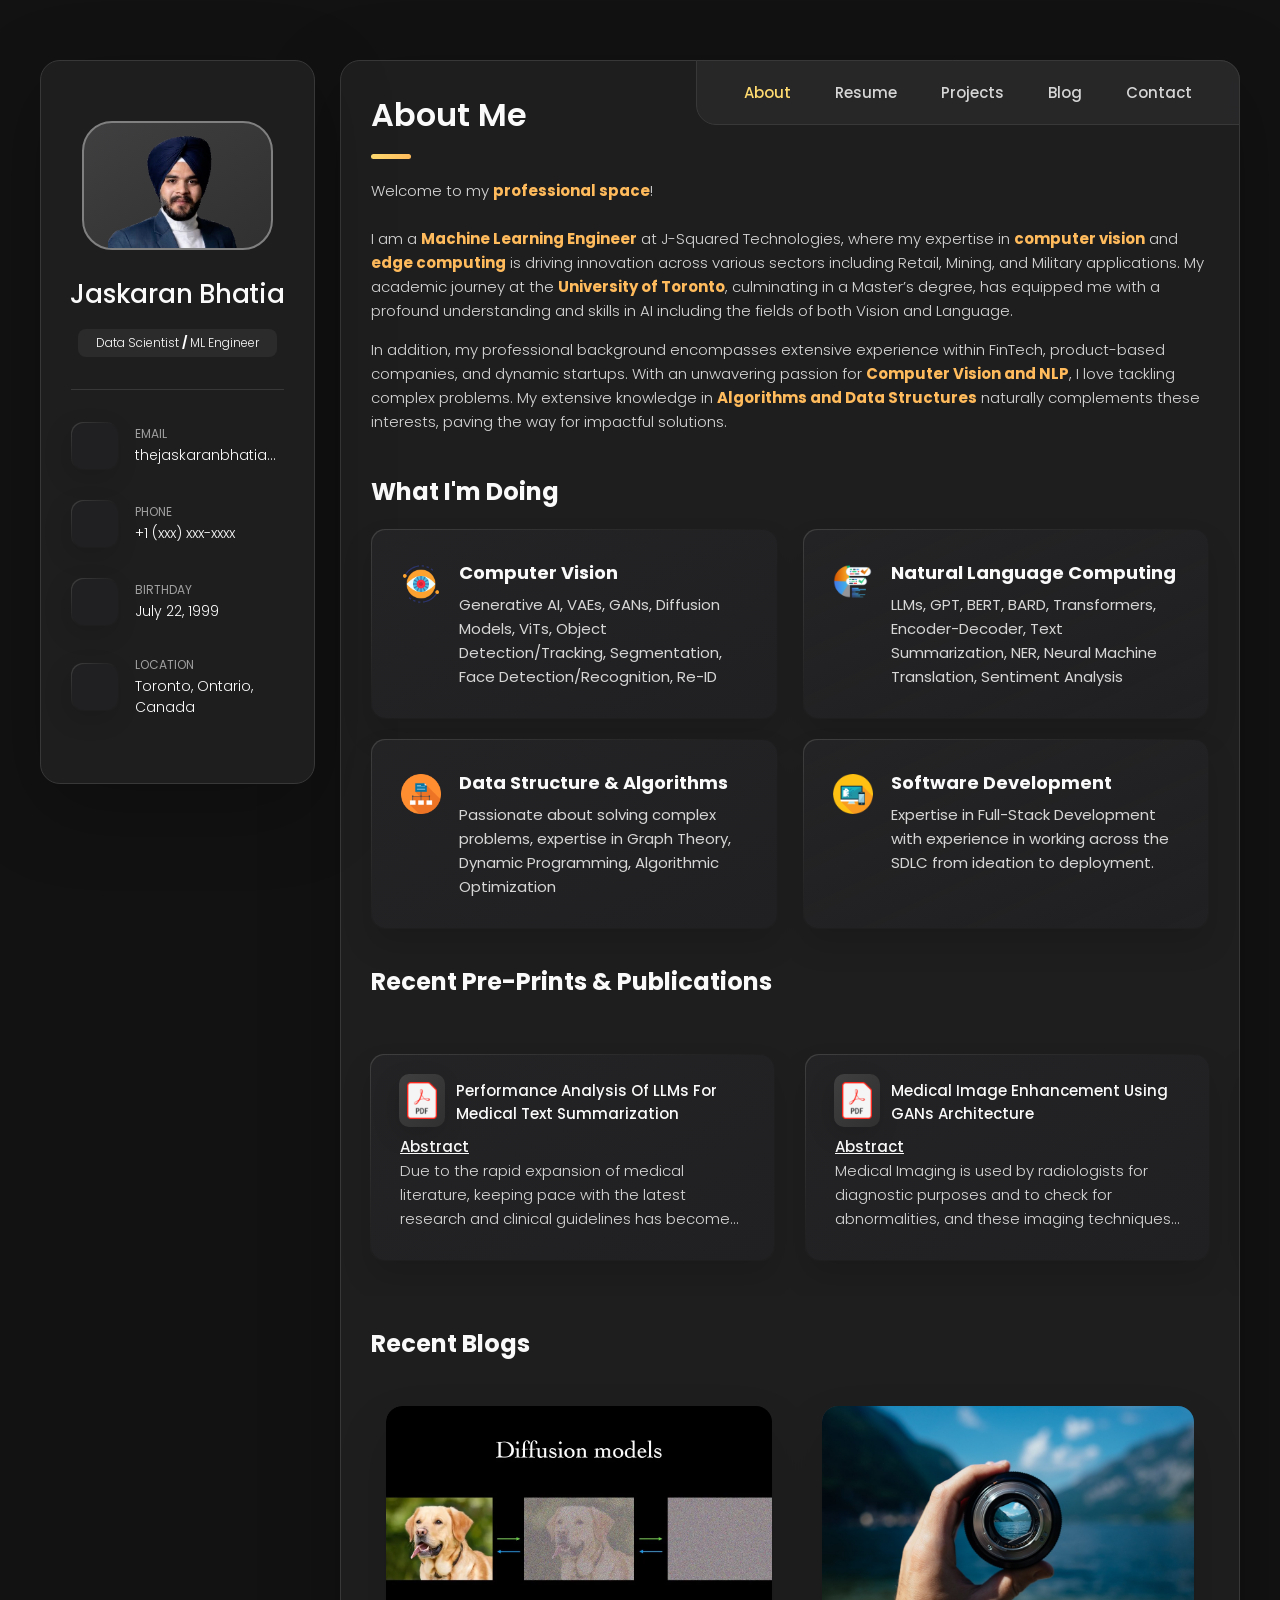
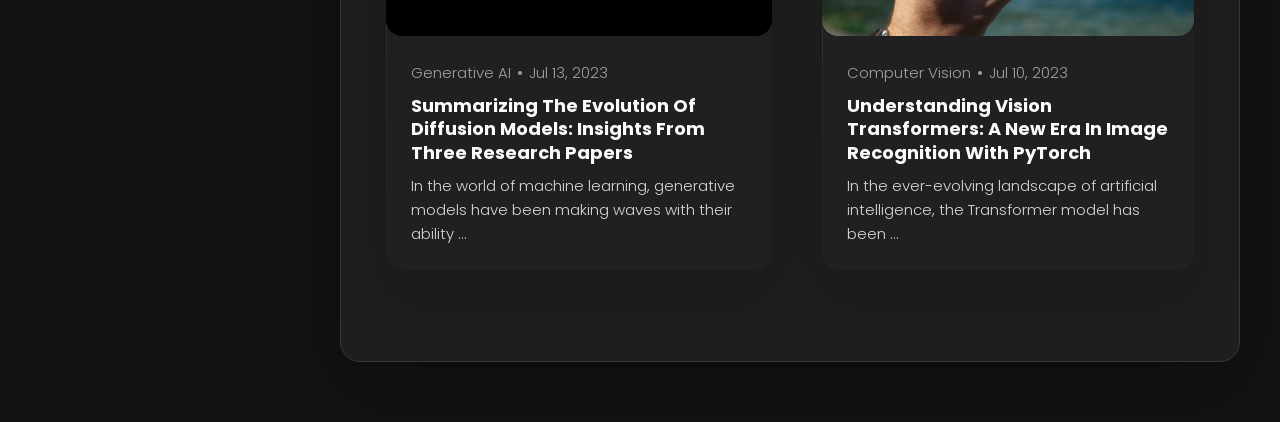
==== index.html @ c619d930 "Adding new projects" ====
<!DOCTYPE html>
<html lang="en">

<head>
  <meta charset="UTF-8">
  <meta http-equiv="X-UA-Compatible" content="IE=edge">
  <meta name="viewport" content="width=device-width, initial-scale=1.0">
  <title>Jaskaran Bhatia - Data Scientist / ML Engineer</title>

  <!--
    - favicon
  -->
  <link rel="shortcut icon" href="/assets/images/logo.ico" type="image/x-icon">

  <!--
    - custom css link
  -->
  <link rel="stylesheet" href="/assets/css/style.css">

  <!--
    - google font link
  -->
  <link rel="preconnect" href="https://fonts.googleapis.com">
  <link rel="preconnect" href="https://fonts.gstatic.com" crossorigin>
  <link href="https://fonts.googleapis.com/css2?family=Poppins:wght@300;400;500;600&display=swap" rel="stylesheet">
</head>

<body>

  <!--
    - #MAIN
  -->

  <main>

    <!--
      - #SIDEBAR
    -->

    <aside class="sidebar" data-sidebar>

      <div class="sidebar-info">

        <figure class="avatar-box">
          <img src="./assets/images/my-avatar.png" alt="Richard hanrick" width="80">
        </figure>

        <div class="info-content">
          <h1 class="name" title="Richard hanrick">Jaskaran Bhatia</h1>

          <p class="title">Data Scientist <b>/</b> ML Engineer</p>
        </div>

        <button class="info_more-btn" data-sidebar-btn>
          <span>Show Contact Info</span>

          <ion-icon name="chevron-down"></ion-icon>
        </button>

      </div>

      <div class="sidebar-info_more">

        <div class="separator"></div>

        <ul class="contacts-list">

          <li class="contact-item">

            <div class="icon-box">
              <ion-icon name="mail-outline"></ion-icon>
            </div>

            <div class="contact-info">
              <p class="contact-title">Email</p>

              <a href="mailto:thejaskaranbhatia@gmail.com" class="contact-link">thejaskaranbhatia@gmail.com</a>
            </div>

          </li>

          <li class="contact-item">

            <div class="icon-box">
              <ion-icon name="phone-portrait-outline"></ion-icon>
            </div>

            <div class="contact-info">
              <p class="contact-title">Phone</p>

              <a href="#" class="contact-link">+1 (xxx) xxx-xxxx</a>
            </div>

          </li>

          <li class="contact-item">

            <div class="icon-box">
              <ion-icon name="calendar-outline"></ion-icon>
            </div>

            <div class="contact-info">
              <p class="contact-title">Birthday</p>

              <time datetime="1982-06-23">July 22, 1999</time>
            </div>

          </li>

          <li class="contact-item">

            <div class="icon-box">
              <ion-icon name="location-outline"></ion-icon>
            </div>

            <div class="contact-info">
              <p class="contact-title">Location</p>

              <address>Toronto, Ontario, Canada</address>
            </div>

          </li>

        </ul>

        <div class="separator"></div>

        <ul class="social-list">

          <li class="social-item">
            <a href="#" class="social-link">
              <ion-icon name="logo-facebook"></ion-icon>
            </a>
          </li>

          <li class="social-item">
            <a href="#" class="social-link">
              <ion-icon name="logo-twitter"></ion-icon>
            </a>
          </li>

          <li class="social-item">
            <a href="#" class="social-link">
              <ion-icon name="logo-instagram"></ion-icon>
            </a>
          </li>

        </ul>

      </div>

    </aside>





    <!--
      - #main-content
    -->

    <div class="main-content">

      <!--
        - #NAVBAR
      -->

      <nav class="navbar">

        <ul class="navbar-list">

          <li class="navbar-item">
            <button class="navbar-link  active" data-nav-link>About</button>
          </li>

          <li class="navbar-item">
            <button class="navbar-link" data-nav-link>Resume</button>
          </li>

          <li class="navbar-item">
            <button class="navbar-link" data-nav-link>Projects</button>
          </li>

          <li class="navbar-item">
            <button class="navbar-link" data-nav-link>Blog</button>
          </li>

          <li class="navbar-item">
            <button class="navbar-link" data-nav-link>Contact</button>
          </li>

        </ul>

      </nav>





      <!--
        - #ABOUT
      -->

      <article class="about  active" data-page="about">

        <header>
          <h2 class="h2 article-title">About me</h2>
        </header>

        <section class="about-text">
          <p>
            Welcome to my  <span class="highlight-color">professional space</span>!<br/><br/> I am a  <span class="highlight-color">Machine Learning Engineer</span> at J-Squared Technologies, where my expertise in  <span class="highlight-color">computer vision</span> and  <span class="highlight-color">edge computing</span> is driving innovation across various sectors including Retail, Mining, and Military applications. My academic journey at the  <span class="highlight-color">University of Toronto</span>, culminating in a Master’s degree, has equipped me with a profound understanding and skills in AI including the fields of both Vision and Language. 
          </p>
          <p>
            In addition, my professional background encompasses extensive experience within FinTech, product-based companies, and dynamic startups. With an unwavering passion for <span class="highlight-color">Computer Vision and NLP</span>, I love tackling complex problems. My extensive knowledge in <span class="highlight-color">Algorithms and Data Structures</span> naturally complements these interests, paving the way for impactful solutions.
          </p>
        </section>


        <!--
          - service
        -->

        <section class="service">

          <h3 class="h3 service-title">What i'm doing</h3>

          <ul class="service-list">

            <li class="service-item">

              <div class="service-icon-box">
                <img src="./assets/images/icon-design.png
                " alt="design icon" width="40">
              </div>

              <div class="service-content-box">
                <h4 class="h4 service-item-title">Computer Vision</h4>

                <p class="service-item-text">
                  Generative AI, VAEs, GANs, Diffusion Models, ViTs, Object Detection/Tracking, Segmentation, Face Detection/Recognition, Re-ID
                </p>
              </div>

            </li>

            <li class="service-item">

              <div class="service-icon-box">
                <img src="./assets/images/icon-dev.png" alt="Web development icon" width="40">
              </div>

              <div class="service-content-box">
                <h4 class="h4 service-item-title">Natural Language Computing</h4>

                <p class="service-item-text">
                  LLMs, GPT, BERT, BARD, Transformers, Encoder-Decoder, Text Summarization, NER, Neural Machine Translation, Sentiment Analysis
                </p>
              </div>

            </li>

            <li class="service-item">

              <div class="service-icon-box">
                <img src="./assets/images/icon-app.png" alt="mobile app icon" width="40">
              </div>

              <div class="service-content-box">
                <h4 class="h4 service-item-title">Data Structure & Algorithms</h4>

                <p class="service-item-text">
                  Passionate about solving complex problems, expertise in Graph Theory, Dynamic Programming, Algorithmic Optimization
                </p>
              </div>

            </li>

            <li class="service-item">

              <div class="service-icon-box">
                <img src="./assets/images/icon-photo.png" alt="camera icon" width="40">
              </div>

              <div class="service-content-box">
                <h4 class="h4 service-item-title">Software Development</h4>

                <p class="service-item-text">
                  Expertise in Full-Stack Development with experience in working across the SDLC from ideation to deployment.
                </p>
              </div>

            </li>

          </ul>

        </section>


        <!--
          - testimonials
        -->

        <section class="testimonials">

          <h3 class="h3 testimonials-title">Recent Pre-prints & Publications</h3>

          <ul class="testimonials-list has-scrollbar">

            <li class="testimonials-item">
              <div class="content-card" data-testimonials-item>

                <span class="testimonials-avatar-box">
                  <img src="./assets/images/pdf-icon.png" alt="Emily evans" data-testimonials-avatar>
                </span>

                <h4 class="h5 testimonials-item-title" data-testimonials-title>Performance Analysis of LLMs for Medical Text Summarization</h4>

                <div class="testimonials-text" data-testimonials-text>
                  <h4 class="h5"><u>Abstract</u></h4>
                  <p>
                    Due to the rapid expansion of medical literature, keeping pace with the latest research and clinical guidelines has become more challenging for healthcare professionals. To overcome this challenge, effective text summarization is crucial for improving access to knowledge, enhancing clinical decision-making, and ultimately benefiting patient outcomes. In this study, a medical text summarization system that employs large language models (LLMs) was fine-tuned and evaluated with the objective of generating precise, logical, and brief summaries of medical literature, emphasizing clinical relevance and ease of understanding. We plan to evaluate the performance of GPT3, GPT4 and the fine-tuned T5, BART, and Pegasus models trained on the standard PubMed dataset using standard evaluation metrics.<br/><br/> <a href="https://osf.io/kn5f2/" target="__blank__"><button class="btn_preprint">Link</button></a>
                  </p>
                </div>

              </div>
            </li>

            <li class="testimonials-item">
              <div class="content-card" data-testimonials-item>

                <figure class="testimonials-avatar-box">
                  <img src="./assets/images/pdf-icon.png" alt="Emily evans" data-testimonials-avatar>
                </figure>

                <h4 class="h5 testimonials-item-title" data-testimonials-title>Medical Image Enhancement using GANs Architecture</h4>

                <div class="testimonials-text" data-testimonials-text>
                  <h4 class="h5"><u>Abstract</u></h4>
                  <p>
                    Medical Imaging is used by radiologists for diagnostic purposes and to check for abnormalities, and these imaging techniques involve radiation. Overexposure to radiation can have an adverse impact on the human body, and using less radiation gives us a noisy output. Hence, radiologists find it difficult as there is a trade-off between the amount of radiation that can be used and the quality of the image. Moreover, noise in medical images can occur due to fluctuation of photons, a reflection of radiations from the subject, or due to instrumental vibration or faults. The proposed approach is a pipeline which starts with denoising using GANs architecture, in which two models have been trained, one for handling all kinds of noise and the second one specifically for Poisson noise. Further, post-processing methods like single-shot HDR using Retinex Filtering and Edge Enhancement using unsharp masking have been done to get a structurally more similar and enhanced denoised image. <br/><br/> <a href="https://osf.io/8nvxy/" target="__blank__"><button class="btn_preprint">Link</button></a>
                  </p>
                </div>

              </div>
            </li>

            <li class="testimonials-item">
              <div class="content-card" data-testimonials-item>

                <figure class="testimonials-avatar-box">
                  <img src="./assets/images/pdf-icon.png" alt="Emily evans" data-testimonials-avatar>
                </figure>

                <h4 class="h5 testimonials-item-title" data-testimonials-title>Empirical Study of Supervised and Active Learning Methodologies</h4>

                <div class="testimonials-text" data-testimonials-text>
                  <h4 class="h5"><u>Abstract</u></h4>
                  <p>
                    Document classification is one of the predominant tasks in Machine Learning, that by and large involves the use of supervised methodologies to determine most suitable categories for a given set of documents. In this project, we seek to conduct an empirical study, that, in addition to the conventional machine learning methods, experiments with active learning and semi-supervised methods for assorting a mix of labelled and unlabelled computer science scholarly articles hosted on the arXiV repository. We develop a solution using the gathered labelled data points, by experimenting with various multi-class supervised learning models such as K Nearest Neighbours, Naive Bayes, Random Forest, and Logistic Regression. We also account for the issue of class imbalance, and thus conduct experiments to determine a suitable oversampling methodology for addressing this concern. Lastly, we extend beyond the conventional machine learning classification methods to incorporate the concept of active learning, a type of iterative supervised learning, used when the unlabelled data is in abundance.<br/><br/> <a href="https://osf.io/8nvxy/" target="__blank__"><button class="btn_preprint">Link</button></a>
                  </p>
                </div>

              </div>
            </li>
          </ul>

        </section>


        <!--
          - testimonials modal
        -->

        <div class="modal-container" data-modal-container>

          <div class="overlay" data-overlay></div>

          <section class="testimonials-modal">

            <button class="modal-close-btn" data-modal-close-btn>
              <ion-icon name="close-outline"></ion-icon>
            </button>

            <div class="modal-img-wrapper">
              <figure class="modal-avatar-box">
                <img src="./assets/images/avatar-1.png" alt="Daniel lewis" width="80" data-modal-img>
              </figure>

              <img src="./assets/images/icon-quote.svg" alt="quote icon">
            </div>

            <div class="modal-content">

              <h4 class="h3 modal-title" data-modal-title>Daniel lewis</h4>

              <time datetime="2021-06-14">14 June, 2021</time>

              <div data-modal-text>
                <p>
                  Richard was hired to create a corporate identity. We were very pleased with the work done. She has a
                  lot of experience
                  and is very concerned about the needs of client. Lorem ipsum dolor sit amet, ullamcous cididt
                  consectetur adipiscing
                  elit, seds do et eiusmod tempor incididunt ut laborels dolore magnarels alia.
                </p>
              </div>

            </div>

          </section>

        </div>


        <!--
          - clients
        -->

        <section class="clients">

          <h3 class="h3 clients-title">Recent Blogs</h3>

          <ul class="clients-list has-scrollbar">

            <li class="blog-post-item">
              <a href="https://medium.com/@jaskaranbhatia/summarizing-the-evolution-of-diffusion-models-insights-from-three-research-papers-6889339eba4" target="__blank__">

                <figure class="blog-banner-box">
                  <img src="./assets/images/blog-1.jpg" alt="Design conferences in 2022" loading="lazy">
                </figure>

                <div class="blog-content">

                  <div class="blog-meta">
                    <p class="blog-category">Generative AI</p>

                    <span class="dot"></span>

                    <time datetime="2022-02-23">Jul 13, 2023</time>
                  </div>

                  <h3 class="h4 blog-item-title">Summarizing the Evolution of Diffusion Models: Insights from Three Research Papers</h3>

                  <p class="blog-text">
                    In the world of machine learning, generative models have been making waves with their ability ...
                  </p>

                </div>

              </a>
            </li>

            <li class="blog-post-item">
              <a href="https://medium.com/@jaskaranbhatia/understanding-vision-transformers-a-new-era-in-image-recognition-with-pytorch-128ab43cfa9d" target="__blank__">

                <figure class="blog-banner-box">
                  <img src="./assets/images/blog-2.jpg" alt="Design conferences in 2022" loading="lazy">
                </figure>

                <div class="blog-content">

                  <div class="blog-meta">
                    <p class="blog-category">Computer Vision</p>

                    <span class="dot"></span>

                    <time datetime="2022-02-23">Jul 10, 2023</time>
                  </div>

                  <h3 class="h4 blog-item-title">Understanding Vision Transformers: A New Era in Image Recognition with PyTorch</h3>

                  <p class="blog-text">
                    In the ever-evolving landscape of artificial intelligence, the Transformer model has been ...
                  </p>

                </div>

              </a>
            </li>

          </ul>



        </section>

      </article>





      <!--
        - #RESUME
      -->

      <article class="resume" data-page="resume">

        <header>
          <h2 class="h2 article-title">Resume</h2>
        </header>

        <section class="timeline">

          <div class="title-wrapper">
            <div class="icon-box">
              <ion-icon name="book-outline"></ion-icon>
            </div>

            <h3 class="h3">Education</h3>
          </div>

          <ol class="timeline-list">

            <li class="timeline-item">
        
              <h4 class="h4 timeline-item-title">University of Toronto</h4>
        
              <span>MScAC (Master of Science in Applied Computing), Sept 2022 - Dec 2023</span>
        
              <p class="timeline-text">
                Courses: Intro. to Machine Learning, Computational Imaging, Deep Learning & Neural Networks, Natural Language Computing
              </p>
        
            </li>
        
            <li class="timeline-item">
        
              <h4 class="h4 timeline-item-title">Thapar Institute of Engineering & Technology, Patiala</h4>
        
              <span>B.E Computer Engineering (CGPA: 9.55), 2018 - 2022</span>
        
              <p class="timeline-text">
                Relevant Courses: Machine Learning, AI Applications (NLP, CV & IOT), Data Science, Building Innovative Systems, Probability and Statistics
              </p>
        
            </li>
        
          </ol>

        </section>

        <section class="timeline">

          <div class="title-wrapper">
            <div class="icon-box">
              <ion-icon name="book-outline"></ion-icon>
            </div>

            <h3 class="h3">Experience</h3>
          </div>

          <ol class="timeline-list">

            <li class="timeline-item">

              <h4 class="h4 timeline-item-title">ML Engineer, J-Squared Technologies</h4>
        
              <span>May, 2023 - Present</span>
              <p class="timeline-text">
                ● Smart Computer Vision Solutions for Retail Environment<br>
                ● Core Computer Vision tasks including Person Re-identification, Pose Estimation, Face Detection / Recognition, Person Tracking & more.<br>
                ● A lot of innovation included SOTA Models like ViTs, YOLOv8, ConvLSTMs, etc.
              </p>
        
            </li>

            <li class="timeline-item">
        
              <h4 class="h4 timeline-item-title">Teaching Assistant, University of Toronto</h4>
        
              <span>Sept 2022 - April 2023</span>
              <p class="timeline-text">
                ● CSC373H1S Algorithm Design, Analysis & Complexity (Jan 2023 - April 2023)<br>
                ● CSC263H1F Data Structures and Analysis (Sept 2022 - Dec 2022)<br>
                ● Led tutorial sessions to a class of 45 students.
              </p>
        
            </li>
        
            <li class="timeline-item">
        
              <h4 class="h4 timeline-item-title">Software Engineer, JP Morgan Chase</h4>
        
              <span>Jan 2022 - August 2022 (Software Engineer Intern from Jan 22 - June 22)</span>
              <p class="timeline-text">
                ● Worked on migration of a project related to microservices from Angular to React.js and developed APIs using .NET Core.<br>
                ● Migration increased business as user engagement grew by 10%<br>
                ● Won team recognition award for the business growth achieved
              </p>
        
            </li>
        
            <li class="timeline-item">
        
              <h4 class="h4 timeline-item-title">SDE Intern, InterviewBit (Scaler)</h4>
        
              <span>July 2021 - Jan 2022</span>
              <p class="timeline-text">
                ● Worked on React.js, Ruby on Rails, SQL & AWS<br>
                ● Revamped the Referral Dashboard, which nearly doubled the rate of referrals received. Also, developed new APIs, newsletter dashboard, and widgets
              </p>
        
            </li>
        
            <li class="timeline-item">
        
              <h4 class="h4 timeline-item-title">Teaching Assistant, Coding Ninjas</h4>
        
              <span>Apr 2021 - Jun 2021</span>
              <p class="timeline-text">
                ● Solved queries related to Data Structures and Algorithms
              </p>
        
            </li>
        
            <li class="timeline-item">
        
              <h4 class="h4 timeline-item-title">Software Developer Intern, KlearCard Singapore</h4>
        
              <span>May 2020 - Jul 2020</span>
              <p class="timeline-text">
                ● Flutter Mobile Application Developer, worked solo on a project and directly reported to the CTO<br>
                ● Worked on implementation of authentication, card management, and transaction history
              </p>
        
            </li>
        
          </ol>

        </section>

        <section class="skill">

          <h3 class="h3 skills-title">My skills</h3>

          <ul class="skills-list content-card">

            <li class="skills-item">
              <div class="title-wrapper">
                <h5 class="h5">PyTorch</h5>
                <data value="85">85%</data>
              </div>
              <div class="skill-progress-bg">
                <div class="skill-progress-fill" style="width: 85%;"></div>
              </div>
            </li>
        
            <li class="skills-item">
              <div class="title-wrapper">
                <h5 class="h5">Tensorflow</h5>
                <data value="75">75%</data>
              </div>
              <div class="skill-progress-bg">
                <div class="skill-progress-fill" style="width: 75%;"></div>
              </div>
            </li>
        
            <li class="skills-item">
              <div class="title-wrapper">
                <h5 class="h5">OpenCV</h5>
                <data value="80">80%</data>
              </div>
              <div class="skill-progress-bg">
                <div class="skill-progress-fill" style="width: 80%;"></div>
              </div>
            </li>
        
            <li class="skills-item">
              <div class="title-wrapper">
                <h5 class="h5">HuggingFace</h5>
                <data value="75">75%</data>
              </div>
              <div class="skill-progress-bg">
                <div class="skill-progress-fill" style="width: 75%;"></div>
              </div>
            </li>
        
            <li class="skills-item">
              <div class="title-wrapper">
                <h5 class="h5">Flask / Django</h5>
                <data value="80">80%</data>
              </div>
              <div class="skill-progress-bg">
                <div class="skill-progress-fill" style="width: 80%;"></div>
              </div>
            </li>
        
            <li class="skills-item">
              <div class="title-wrapper">
                <h5 class="h5">React.js & Node.js</h5>
                <data value="70">70%</data>
              </div>
              <div class="skill-progress-bg">
                <div class="skill-progress-fill" style="width: 70%;"></div>
              </div>
            </li>
        
            <li class="skills-item">
              <div class="title-wrapper">
                <h5 class="h5">SQL</h5>
                <data value="90">90%</data>
              </div>
              <div class="skill-progress-bg">
                <div class="skill-progress-fill" style="width: 90%;"></div>
              </div>
            </li>
        
            <li class="skills-item">
              <div class="title-wrapper">
                <h5 class="h5">MongoDB</h5>
                <data value="65">65%</data>
              </div>
              <div class="skill-progress-bg">
                <div class="skill-progress-fill" style="width: 65%;"></div>
              </div>
            </li>
        
            <li class="skills-item">
              <div class="title-wrapper">
                <h5 class="h5">Azure Cloud for ML</h5>
                <data value="75">75%</data>
              </div>
              <div class="skill-progress-bg">
                <div class="skill-progress-fill" style="width: 75%;"></div>
              </div>
            </li>
        
            <li class="skills-item">
              <div class="title-wrapper">
                <h5 class="h5">AWS Cloud</h5>
                <data value="65">65%</data>
              </div>
              <div class="skill-progress-bg">
                <div class="skill-progress-fill" style="width: 65%;"></div>
              </div>
            </li>
        
          </ul>
        
        </section>

      </article>





      <!--
        - #PORTFOLIO
      -->

      <article class="portfolio" data-page="projects">

        <header>
          <h2 class="h2 article-title">Projects</h2>
        </header>

        <section class="projects">

          <ul class="filter-list">

            <li class="filter-item">
              <button class="active" data-filter-btn>All</button>
            </li>

            <li class="filter-item">
              <button data-filter-btn>Computer Vision</button>
            </li>

            <li class="filter-item">
              <button data-filter-btn>NLP</button>
            </li>

            <li class="filter-item">
              <button data-filter-btn>Data Analysis</button>
            </li>

            <li class="filter-item">
              <button data-filter-btn>Software Development</button>
            </li>

          </ul>

          <div class="filter-select-box">

            <button class="filter-select" data-select>

              <div class="select-value" data-selecct-value>Select category</div>

              <div class="select-icon">
                <ion-icon name="chevron-down"></ion-icon>
              </div>

            </button>

            <ul class="select-list">

              <li class="select-item">
                <button data-select-item>All</button>
              </li>

              <li class="select-item">
                <button data-select-item>Computer Vision</button>
              </li>

              <li class="select-item">
                <button data-select-item>NLP</button>
              </li>

              <li class="select-item">
                <button data-select-item>Data Analysis</button>
              </li>

              <li class="select-item">
                <button data-select-item>Software Development</button>
              </li>

            </ul>

          </div>

          <ul class="project-list">

            <li class="project-item  active" data-filter-item data-category="nlp">
              <a href="https://github.com/jaskaranbhatia/Medical_Text_Summarization_using_LLMs" target="__blank__">

                <figure class="project-img">
                  <div class="project-item-icon-box">
                    <ion-icon name="eye-outline"></ion-icon>
                  </div>

                  <img src="./assets/images/project-1.jpg" loading="lazy">
                </figure>

                <h3 class="project-title">Medical Text Summarization using LLMs</h3>

                <p class="project-category">NLP</p>

              </a>
            </li>

            <li class="project-item  active" data-filter-item data-category="computer vision">
              <a href="https://github.com/jaskaranbhatia/MedGANs" target="__blank__">

                <figure class="project-img">
                  <div class="project-item-icon-box">
                    <ion-icon name="eye-outline"></ion-icon>
                  </div>

                  <img src="./assets/images/project-2.jpeg" alt="orizon" loading="lazy">
                </figure>

                <h3 class="project-title">Medical Image Enhancement using GANs</h3>

                <p class="project-category">Computer Vision</p>

              </a>
            </li>

            <li class="project-item  active" data-filter-item data-category="computer vision">
              <a href="https://github.com/jaskaranbhatia/Cassava-Leaf-Disease-Prediction" target="__blank__">

                <figure class="project-img">
                  <div class="project-item-icon-box">
                    <ion-icon name="eye-outline"></ion-icon>
                  </div>

                  <img src="./assets/images/project-3.jpeg" alt="fundo" loading="lazy">
                </figure>

                <h3 class="project-title">Cassava Leaf Disease Prediction</h3>

                <p class="project-category">Computer Vision</p>

              </a>
            </li>

            <li class="project-item  active" data-filter-item data-category="nlp">
              <a href="https://github.com/jaskaranbhatia/Active-Learning-based-Research-Paper-Classification" target="__blank__">

                <figure class="project-img">
                  <div class="project-item-icon-box">
                    <ion-icon name="eye-outline"></ion-icon>
                  </div>

                  <img src="./assets/images/project-4.png" alt="brawlhalla" loading="lazy">
                </figure>

                <h3 class="project-title">Active Learning Based Research Paper Classification</h3>

                <p class="project-category">NLP</p>

              </a>
            </li>

            <li class="project-item  active" data-filter-item data-category="nlp">
              <a href="https://github.com/jaskaranbhatia/Disaster-Response-Pipelines" target="__blank__">

                <figure class="project-img">
                  <div class="project-item-icon-box">
                    <ion-icon name="eye-outline"></ion-icon>
                  </div>

                  <img src="./assets/images/project-5.png" alt="dsm." loading="lazy">
                </figure>

                <h3 class="project-title">Disaster Response Pipeline</h3>

                <p class="project-category">NLP</p>

              </a>
            </li>

            <li class="project-item  active" data-filter-item data-category="software development">
              <a href="https://github.com/jaskaranbhatia/RealEstate-Price-Prediction" target="__blank__">

                <figure class="project-img">
                  <div class="project-item-icon-box">
                    <ion-icon name="eye-outline"></ion-icon>
                  </div>

                  <img src="./assets/images/project-6.jpg" alt="metaspark" loading="lazy">
                </figure>

                <h3 class="project-title">Real Estate Price Prediction</h3>

                <p class="project-category">Software Development</p>

              </a>
            </li>

            <li class="project-item  active" data-filter-item data-category="nlp">
              <a href="https://github.com/jaskaranbhatia/Twitter-Racist-Tweets-Classifier" target="__blank__">

                <figure class="project-img">
                  <div class="project-item-icon-box">
                    <ion-icon name="eye-outline"></ion-icon>
                  </div>

                  <img src="./assets/images/project-7.jpg" alt="summary" loading="lazy">
                </figure>

                <h3 class="project-title">Hate Speech Sentiment Analysis</h3>

                <p class="project-category">NLP</p>

              </a>
            </li>

            <li class="project-item  active" data-filter-item data-category="nlp">
              <a href="https://github.com/jaskaranbhatia/Plagiarism_Detection_ML" target="__blank__">

                <figure class="project-img">
                  <div class="project-item-icon-box">
                    <ion-icon name="eye-outline"></ion-icon>
                  </div>

                  <img src="./assets/images/project-8.png" alt="task manager" loading="lazy">
                </figure>

                <h3 class="project-title">Plagiarism Detection</h3>

                <p class="project-category">NLP</p>

              </a>
            </li>

            <li class="project-item  active" data-filter-item data-category="data analysis">
              <a href="https://github.com/jaskaranbhatia/Starbucks-Capstone" target="__blank__">

                <figure class="project-img">
                  <div class="project-item-icon-box">
                    <ion-icon name="eye-outline"></ion-icon>
                  </div>

                  <img src="./assets/images/project-9.png" alt="arrival" loading="lazy">
                </figure>

                <h3 class="project-title">Starbucks Businees Analysis & ML</h3>

                <p class="project-category">Data Analysis</p>

              </a>
            </li>

            <li class="project-item  active" data-filter-item data-category="software development">
              <a href="https://github.com/jaskaranbhatia/Interview-Creation-Portal" target="__blank__">

                <figure class="project-img">
                  <div class="project-item-icon-box">
                    <ion-icon name="eye-outline"></ion-icon>
                  </div>

                  <img src="./assets/images/project-10.jpg" alt="arrival" loading="lazy">
                </figure>

                <h3 class="project-title">Interview Creation & Management Portal</h3>

                <p class="project-category">Software Development</p>

              </a>
            </li>

            <li class="project-item  active" data-filter-item data-category="software development">
              <a href="https://github.com/jaskaranbhatia/Present-App-EDC-Hack" target="__blank__">

                <figure class="project-img">
                  <div class="project-item-icon-box">
                    <ion-icon name="eye-outline"></ion-icon>
                  </div>

                  <img src="./assets/images/project-11.jpg" alt="arrival" loading="lazy">
                </figure>

                <h3 class="project-title">Attendance Management Mobile App</h3>

                <p class="project-category">Software Development</p>

              </a>
            </li>

            <li class="project-item  active" data-filter-item data-category="data analysis">
              <a href="https://github.com/jaskaranbhatia/Recommendation-Engine" target="__blank__">

                <figure class="project-img">
                  <div class="project-item-icon-box">
                    <ion-icon name="eye-outline"></ion-icon>
                  </div>

                  <img src="./assets/images/project-12.png" alt="arrival" loading="lazy">
                </figure>

                <h3 class="project-title">Recommendation Engine using IBM Dataset</h3>

                <p class="project-category">Data Analysis</p>

              </a>
            </li>

          </ul>

        </section>

      </article>





      <!--
        - #BLOG
      -->

      <article class="blog" data-page="blog">

        <header>
          <h2 class="h2 article-title">Blog</h2>
        </header>

        <section class="blog-posts">

          <ul class="blog-posts-list">

            <li class="blog-post-item">
              <a href="https://medium.com/@jaskaranbhatia/summarizing-the-evolution-of-diffusion-models-insights-from-three-research-papers-6889339eba4" target="__blank__">

                <figure class="blog-banner-box">
                  <img src="./assets/images/blog-1.jpg" alt="Design conferences in 2022" loading="lazy">
                </figure>

                <div class="blog-content">

                  <div class="blog-meta">
                    <p class="blog-category">Generative AI</p>

                    <span class="dot"></span>

                    <time datetime="2022-02-23">Jul 13, 2023</time>
                  </div>

                  <h3 class="h4 blog-item-title">Summarizing the Evolution of Diffusion Models: Insights from Three Research Papers</h3>

                  <p class="blog-text">
                    In the world of machine learning, generative models have been making waves with their ability ...
                  </p>

                </div>

              </a>
            </li>

            <li class="blog-post-item">
              <a href="https://medium.com/@jaskaranbhatia/understanding-vision-transformers-a-new-era-in-image-recognition-with-pytorch-128ab43cfa9d" target="__blank__">

                <figure class="blog-banner-box">
                  <img src="./assets/images/blog-2.jpg" alt="Best fonts every designer" loading="lazy">
                </figure>

                <div class="blog-content">

                  <div class="blog-meta">
                    <p class="blog-category">Computer Vision</p>

                    <span class="dot"></span>

                    <time datetime="2022-02-23">Jul 10, 2023</time>
                  </div>

                  <h3 class="h4 blog-item-title">Understanding Vision Transformers: A New Era in Image Recognition with PyTorch</h3>

                  <p class="blog-text">
                    In the ever-evolving landscape of artificial intelligence, the Transformer model has been ...
                  </p>

                </div>

              </a>
            </li>

            <li class="blog-post-item">
              <a href="https://medium.com/@jaskaranbhatia/exploring-image-segmentation-techniques-watershed-algorithm-using-opencv-9f73d2bc7c5a" target="__blank__">

                <figure class="blog-banner-box">
                  <img src="./assets/images/blog-3.jpg" alt="Design digest #80" loading="lazy">
                </figure>

                <div class="blog-content">

                  <div class="blog-meta">
                    <p class="blog-category">Computer Vision</p>

                    <span class="dot"></span>

                    <time datetime="2022-02-23">Jul 15, 2023</time>
                  </div>

                  <h3 class="h4 blog-item-title">Exploring Image Segmentation Techniques: Watershed Algorithm using OpenCV</h3>

                  <p class="blog-text">
                    Image segmentation, a fundamental aspect of computer vision, has experienced a massive transformation ...
                  </p>

                </div>

              </a>
            </li>

            <li class="blog-post-item">
              <a href="https://medium.com/@jaskaranbhatia/ai-accelerators-tracing-the-past-understanding-the-present-and-forecasting-the-future-8c7fea7b5252" target="__blank__">

                <figure class="blog-banner-box">
                  <img src="./assets/images/blog-0.jpg" alt="Design conferences in 2022" loading="lazy">
                </figure>

                <div class="blog-content">

                  <div class="blog-meta">
                    <p class="blog-category">Artificial intelligence</p>

                    <span class="dot"></span>

                    <time datetime="2022-02-23">Sept 17, 2023</time>
                  </div>

                  <h3 class="h4 blog-item-title">AI Accelerators: Tracing the Past, Understanding the Present, and Forecasting the Future</h3>

                  <p class="blog-text">
                    AI has changed the way we live, and is currently the most hyped up field in computer science. Everyday, some new ...
                  </p>

                </div>

              </a>
            </li>

            <li class="blog-post-item">
              <a href="https://medium.com/@jaskaranbhatia/unveiling-the-power-of-thresholding-a-must-learn-technique-for-image-segmentation-9a9fec180229" target="__blank__">

                <figure class="blog-banner-box">
                  <img src="./assets/images/blog-4.jpg" alt="UI interactions of the week" loading="lazy">
                </figure>

                <div class="blog-content">

                  <div class="blog-meta">
                    <p class="blog-category">Computer Vision</p>

                    <span class="dot"></span>

                    <time datetime="2022-02-23">May 15, 2023</time>
                  </div>

                  <h3 class="h4 blog-item-title">Unveiling the Power of Thresholding: A Must-Learn Technique for Image Segmentation</h3>

                  <p class="blog-text">
                    Image segmentation plays a crucial role in many computer vision tasks. It allows us to identify ...
                  </p>

                </div>

              </a>
            </li>

            <li class="blog-post-item">
              <a href="https://medium.com/@jaskaranbhatia/starbucks-capstone-project-predicting-offer-effectiveness-b09174056f9" target="__blank__">

                <figure class="blog-banner-box">
                  <img src="./assets/images/blog-5.jpg" alt="The forgotten art of spacing" loading="lazy">
                </figure>

                <div class="blog-content">

                  <div class="blog-meta">
                    <p class="blog-category">Data Analysis</p>

                    <span class="dot"></span>

                    <time datetime="2022-02-23">May 03, 2023</time>
                  </div>

                  <h3 class="h4 blog-item-title">Starbucks Capstone Project: Predicting offer effectiveness</h3>

                  <p class="blog-text">
                    The problem to solve is to provide the best offers to each user based on their demographics and their response to previous offers ...
                  </p>

                </div>

              </a>
            </li>

            <li class="blog-post-item">
              <a href="https://medium.com/@jaskaranbhatia/what-are-the-most-common-programming-languages-used-in-india-19fdfa65a0cf" target="__blank__">

                <figure class="blog-banner-box">
                  <img src="./assets/images/blog-6.jpg" alt="Design digest #79" loading="lazy">
                </figure>

                <div class="blog-content">

                  <div class="blog-meta">
                    <p class="blog-category">Data Analysis</p>

                    <span class="dot"></span>

                    <time datetime="2022-02-23">Apr 29, 2020</time>
                  </div>

                  <h3 class="h4 blog-item-title">What are the most common programming languages used in India?</h3>

                  <p class="blog-text">
                    With the advancement of new areas in India such as Machine Learning and Data Science, many programming languages ...
                  </p>

                </div>

              </a>
            </li>

          </ul>

        </section>

      </article>





      <!--
        - #CONTACT
      -->

      <article class="contact" data-page="contact">

        <header>
          <h2 class="h2 article-title">Contact</h2>
        </header>

        <section class="mapbox" data-mapbox>
          <figure>
            <iframe
              src="https://maps.google.com/maps?width=100%25&amp;height=600&amp;hl=en&amp;q=46%20Cecil%20Street+(46%20Cecil%20St.)&amp;t=&amp;z=14&amp;ie=UTF8&amp;iwloc=B&amp;output=embed"
              width="400" height="300" loading="lazy"></iframe>
          </figure>
        </section>

        <section class="contact-form">

          <h3 class="h3 form-title">Contact Form</h3>

          <form action="#" class="form" data-form>

            <div class="input-wrapper">
              <input type="text" name="fullname" class="form-input" placeholder="Full name" required data-form-input>

              <input type="email" name="email" class="form-input" placeholder="Email address" required data-form-input>
            </div>

            <textarea name="message" class="form-input" placeholder="Your Message" required data-form-input></textarea>

            <button class="form-btn" type="submit" disabled data-form-btn>
              <ion-icon name="paper-plane"></ion-icon>
              <span>Send Message</span>
            </button>

          </form>

        </section>

      </article>

    </div>

  </main>






  <!--
    - custom js link
  -->
  <script src="./assets/js/script.js"></script>

  <!--
    - ionicon link
  -->
  <script type="module" src="https://unpkg.com/ionicons@5.5.2/dist/ionicons/ionicons.esm.js"></script>
  <script nomodule src="https://unpkg.com/ionicons@5.5.2/dist/ionicons/ionicons.js"></script>

</body>

</html>
---- assets/css/style.css ----
/*-----------------------------------*\
  #style.css
\*-----------------------------------*/


/**
 * copyright 2022 @codewithsadee
 */





/*-----------------------------------*\
  #CUSTOM PROPERTY
\*-----------------------------------*/

:root {

  /**
   * colors
   */

  /* gradient */

  --bg-gradient-onyx: linear-gradient(
    to bottom right, 
    hsl(240, 1%, 25%) 3%, 
    hsl(0, 0%, 19%) 97%
  );
  --bg-gradient-jet: linear-gradient(
    to bottom right, 
    hsla(240, 1%, 18%, 0.251) 0%, 
    hsla(240, 2%, 11%, 0) 100%
  ), hsl(240, 2%, 13%);
  --bg-gradient-yellow-1: linear-gradient(
    to bottom right, 
    hsl(45, 100%, 71%) 0%, 
    hsla(36, 100%, 69%, 0) 50%
  );
  --bg-gradient-yellow-2: linear-gradient(
    135deg, 
    hsla(45, 100%, 71%, 0.251) 0%, 
    hsla(35, 100%, 68%, 0) 59.86%
  ), hsl(240, 2%, 13%);
  --border-gradient-onyx: linear-gradient(
    to bottom right, 
    hsl(0, 0%, 25%) 0%, 
    hsla(0, 0%, 25%, 0) 50%
  );
  --text-gradient-yellow: linear-gradient(
    to right, 
    hsl(45, 100%, 72%), 
    hsl(35, 100%, 68%)
  );

  /* solid */

  --jet: hsl(0, 0%, 22%);
  --onyx: hsl(240, 1%, 17%);
  --eerie-black-1: hsl(240, 2%, 13%);
  --eerie-black-2: hsl(240, 2%, 12%);
  --smoky-black: hsl(0, 0%, 7%);
  --white-1: hsl(0, 0%, 100%);
  --white-2: hsl(0, 0%, 98%);
  --orange-yellow-crayola: hsl(45, 100%, 72%);
  --vegas-gold: hsl(45, 54%, 58%);
  --light-gray: hsl(0, 0%, 84%);
  --light-gray-70: hsla(0, 0%, 84%, 0.7);
  --bittersweet-shimmer: hsl(0, 43%, 51%);

  /**
   * typography
   */

  /* font-family */
  --ff-poppins: 'Poppins', sans-serif;

  /* font-size */
  --fs-1: 24px;
  --fs-2: 18px;
  --fs-3: 17px;
  --fs-4: 16px;
  --fs-5: 15px;
  --fs-6: 14px;
  --fs-7: 13px;
  --fs-8: 11px;

  /* font-weight */
  --fw-300: 300;
  --fw-400: 400;
  --fw-500: 500;
  --fw-600: 600;

  /**
   * shadow
   */
  
  --shadow-1: -4px 8px 24px hsla(0, 0%, 0%, 0.25);
  --shadow-2: 0 16px 30px hsla(0, 0%, 0%, 0.25);
  --shadow-3: 0 16px 40px hsla(0, 0%, 0%, 0.25);
  --shadow-4: 0 25px 50px hsla(0, 0%, 0%, 0.15);
  --shadow-5: 0 24px 80px hsla(0, 0%, 0%, 0.25);

  /**
   * transition
   */

  --transition-1: 0.25s ease;
  --transition-2: 0.5s ease-in-out;

}





/*-----------------------------------*\
  #RESET
\*-----------------------------------*/

*, *::before, *::after {
  margin: 0;
  padding: 0;
  box-sizing: border-box;
}

a { text-decoration: none; }

li { list-style: none; }

img, ion-icon, a, button, time, span { display: block; }

button {
  font: inherit;
  background: none;
  border: none;
  text-align: left;
  cursor: pointer;
}

input, textarea {
  display: block;
  width: 100%;
  background: none;
  font: inherit;
}

::selection {
  background: var(--orange-yellow-crayola);
  color: var(--smoky-black);
}

:focus { outline-color: var(--orange-yellow-crayola); }

html { font-family: var(--ff-poppins); }

body { background: var(--smoky-black); }





/*-----------------------------------*\
  #REUSED STYLE
\*-----------------------------------*/

.sidebar,
article {
  background: var(--eerie-black-2);
  border: 1px solid var(--jet);
  border-radius: 20px;
  padding: 15px;
  box-shadow: var(--shadow-1);
  z-index: 1;
}

.separator {
  width: 100%;
  height: 1px;
  background: var(--jet);
  margin: 16px 0;
}

.icon-box {
  position: relative;
  background: var(--border-gradient-onyx);
  width: 30px;
  height: 30px;
  border-radius: 8px;
  display: flex;
  justify-content: center;
  align-items: center;
  font-size: 16px;
  color: var(--orange-yellow-crayola);
  box-shadow: var(--shadow-1);
  z-index: 1;
}

.icon-box::before {
  content: "";
  position: absolute;
  inset: 1px;
  background: var(--eerie-black-1);
  border-radius: inherit;
  z-index: -1;
}

.icon-box ion-icon { --ionicon-stroke-width: 35px; }

article { display: none; }

article.active {
  display: block;
  animation: fade 0.5s ease backwards;
}

@keyframes fade {
  0% { opacity: 0; }
  100% { opacity: 1; }
}

.h2,
.h3,
.h4,
.h5 {
  color: var(--white-2);
  text-transform: capitalize;
}

.h2 { font-size: var(--fs-1); }

.h3 { font-size: var(--fs-2); }

.h4 { font-size: var(--fs-4); }

.h5 {
  font-size: var(--fs-7);
  font-weight: var(--fw-500);
}

.article-title {
  position: relative;
  padding-bottom: 7px;
}

.article-title::after {
  content: "";
  position: absolute;
  bottom: 0;
  left: 0;
  width: 30px;
  height: 3px;
  background: var(--text-gradient-yellow);
  border-radius: 3px;
}

.has-scrollbar::-webkit-scrollbar {
  width: 5px; /* for vertical scrollbar */
  height: 5px; /* for horizontal scrollbar */
}

.has-scrollbar::-webkit-scrollbar-track {
  background: var(--onyx);
  border-radius: 5px;
}

.has-scrollbar::-webkit-scrollbar-thumb {
  background: var(--orange-yellow-crayola);
  border-radius: 5px;
}

.has-scrollbar::-webkit-scrollbar-button { width: 20px; }

.content-card {
  position: relative;
  background: var(--border-gradient-onyx);
  padding: 15px;
  padding-top: 45px;
  border-radius: 14px;
  box-shadow: var(--shadow-2);
  cursor: pointer;
  z-index: 1;
}

.content-card::before {
  content: "";
  position: absolute;
  inset: 1px;
  background: var(--bg-gradient-jet);
  border-radius: inherit;
  z-index: -1;
}





/*-----------------------------------*\
  #MAIN
\*-----------------------------------*/

main {
  margin: 15px 12px;
  margin-bottom: 75px;
  min-width: 259px;
}





/*-----------------------------------*\
  #SIDEBAR
\*-----------------------------------*/

.sidebar {
  margin-bottom: 15px;
  max-height: 112px;
  overflow: hidden;
  transition: var(--transition-2);
}

.sidebar.active { max-height: 405px; }

.sidebar-info {
  position: relative;
  display: flex;
  justify-content: flex-start;
  align-items: center;
  gap: 15px;
}

.avatar-box {
  background: var(--bg-gradient-onyx);
  padding: 0.5rem 0.8rem 0.015rem 1.5rem;
  border-radius: 20px;
  border: 2px solid gray;
}

.highlight-color {
  display: inline;
  font-weight: bold;
  color: hsl(35, 100%, 68%);
}

.info-content .name {
  color: var(--white-2);
  font-size: var(--fs-3);
  font-weight: var(--fw-500);
  letter-spacing: -0.25px;
  margin-bottom: 10px;
}

.info-content .title {
  color: var(--white-1);
  background: var(--onyx);
  font-size: var(--fs-8);
  font-weight: var(--fw-300);
  width: max-content;
  padding: 3px 12px;
  border-radius: 8px;
}

.info_more-btn {
  position: absolute;
  top: -15px;
  right: -15px;
  border-radius: 0 15px;
  font-size: 13px;
  color: var(--orange-yellow-crayola);
  background: var(--border-gradient-onyx);
  padding: 10px;
  box-shadow: var(--shadow-2);
  transition: var(--transition-1);
  z-index: 1;
}

.info_more-btn::before {
  content: "";
  position: absolute;
  inset: 1px;
  border-radius: inherit;
  background: var(--bg-gradient-jet);
  transition: var(--transition-1);
  z-index: -1;
}

.info_more-btn:hover,
.info_more-btn:focus { background: var(--bg-gradient-yellow-1); }

.info_more-btn:hover::before,
.info_more-btn:focus::before { background: var(--bg-gradient-yellow-2); }

.info_more-btn span { display: none; }

.sidebar-info_more {
  opacity: 0;
  visibility: hidden;
  transition: var(--transition-2);
}

.sidebar.active .sidebar-info_more {
  opacity: 1;
  visibility: visible;
}

.contacts-list {
  display: grid;
  grid-template-columns: 1fr;
  gap: 16px;
}

.contact-item {
  min-width: 100%;
  display: flex;
  align-items: center;
  gap: 16px;
}

.contact-info {
  max-width: calc(100% - 46px);
  width: calc(100% - 46px);
}

.contact-title {
  color: var(--light-gray-70);
  font-size: var(--fs-8);
  text-transform: uppercase;
  margin-bottom: 2px;
}

.contact-info :is(.contact-link, time, address) {
  color: var(--white-2);
  font-size: var(--fs-7);
}

.contact-info address { font-style: normal; }

.social-list {
  display: flex;
  justify-content: flex-start;
  align-items: center;
  gap: 15px;
  padding-bottom: 4px;
  padding-left: 7px;
}

.social-item .social-link {
  color: var(--light-gray-70);
  font-size: 18px;
}


.social-item .social-link:hover { color: var(--light-gray); }





/*-----------------------------------*\
  #NAVBAR
\*-----------------------------------*/

.navbar {
  position: fixed;
  bottom: 0;
  left: 0;
  width: 100%;
  background: hsla(240, 1%, 17%, 0.75);
  backdrop-filter: blur(10px);
  border: 1px solid var(--jet);
  border-radius: 12px 12px 0 0;
  box-shadow: var(--shadow-2);
  z-index: 5;
}

.navbar-list {
  display: flex;
  flex-wrap: wrap;
  justify-content: center;
  align-items: center;
  padding: 0 10px;
}

.navbar-link {
  color: var(--light-gray);
  font-size: var(--fs-8);
  padding: 20px 7px;
  transition: color var(--transition-1);
}

.navbar-link:hover,
.navbar-link:focus { color: var(--light-gray-70); }

.navbar-link.active { color: var(--orange-yellow-crayola); }





/*-----------------------------------*\
  #ABOUT
\*-----------------------------------*/

.about .article-title { margin-bottom: 15px; }

.about-text {
  color: var(--light-gray);
  font-size: var(--fs-6);
  font-weight: var(--fw-300);
  line-height: 1.6;
}

.about-text p { margin-bottom: 15px; }



/**
 * #service 
 */

.service { margin-bottom: 35px; }

.service-title { margin-bottom: 20px; }

.service-list {
  display: grid;
  grid-template-columns: 1fr;
  gap: 20px;
}

.service-item {
  position: relative;
  background: var(--border-gradient-onyx);
  padding: 20px;
  border-radius: 14px;
  box-shadow: var(--shadow-2);
  z-index: 1;
}

.service-item::before {
  content: "";
  position: absolute;
  inset: 1px;
  background: var(--bg-gradient-jet);
  border-radius: inherit;
  z-index: -1;
}

.service-icon-box { margin-bottom: 10px; }

.service-icon-box img { margin: auto; }

.service-content-box { text-align: center; }

.service-item-title { margin-bottom: 7px; }

.service-item-text {
  color: var(--light-gray);
  font-size: var(--fs-6);
  font-weight: var(--fw-3);
  line-height: 1.6;
}


/**
 * #testimonials 
 */

.testimonials { margin-bottom: 30px; }

.testimonials-title { margin-bottom: 20px; }

.testimonials-list {
  display: flex;
  justify-content: flex-start;
  align-items: flex-start;
  gap: 15px;
  margin: 0 -15px;
  padding: 25px 15px;
  padding-bottom: 35px;
  overflow-x: auto;
  scroll-behavior: smooth;
  overscroll-behavior-inline: contain;
  scroll-snap-type: inline mandatory;
}

.testimonials-item {
  min-width: 100%;
  scroll-snap-align: center;
}

.testimonials-avatar-box {
  position: absolute;
  top: 0;
  left: 0;
  transform: translate(1.5rem, -2.5rem);
  background: var(--bg-gradient-onyx);
  border-radius: 14px;
  box-shadow: var(--shadow-1);
}

.testimonials-item-title { margin-bottom: 7px; }

.testimonials-text {
  color: var(--light-gray);
  font-size: var(--fs-6);
  font-weight: var(--fw-300);
  line-height: 1.6;
  display: -webkit-box;
  line-clamp: 4;
  -webkit-line-clamp: 4;
  -webkit-box-orient: vertical;
  overflow: hidden;
}


/**
 * #testimonials-modal
 */

.modal-container {
  position: fixed;
  top: 0;
  left: 0;
  width: 100%;
  height: 100%;
  display: flex;
  justify-content: center;
  align-items: center;
  overflow-y: auto;
  overscroll-behavior: contain;
  z-index: 20;
  pointer-events: none;
  visibility: hidden;
}

.modal-container::-webkit-scrollbar { display: none; }

.modal-container.active {
  pointer-events: all;
  visibility: visible;
}

.overlay {
  position: fixed;
  top: 0;
  left: 0;
  width: 100%;
  height: 100vh;
  background: hsl(0, 0%, 5%);
  opacity: 0;
  visibility: hidden;
  pointer-events: none;
  z-index: 1;
  transition: var(--transition-1);
}

.overlay.active {
  opacity: 0.8;
  visibility: visible;
  pointer-events: all;
}

.testimonials-modal {
  background: var(--eerie-black-2);
  position: relative;
  padding: 15px;
  margin: 15px 12px;
  border: 1px solid var(--jet);
  border-radius: 14px;
  box-shadow: var(--shadow-5);
  transform: scale(1.2);
  opacity: 0;
  transition: var(--transition-1);
  z-index: 2;
}

.modal-container.active .testimonials-modal {
  transform: scale(1);
  opacity: 1;
}

.modal-close-btn {
  position: absolute;
  top: 15px;
  right: 15px;
  background: var(--onyx);
  border-radius: 8px;
  width: 32px;
  height: 32px;
  display: flex;
  justify-content: center;
  align-items: center;
  color: var(--white-2);
  font-size: 18px;
  opacity: 0.7;
}

.modal-close-btn:hover,
.modal-close-btn:focus { opacity: 1; }

.modal-close-btn ion-icon { --ionicon-stroke-width: 50px; }

.modal-avatar-box {
  background: var(--bg-gradient-onyx);
  width: max-content;
  border-radius: 14px;
  margin-bottom: 15px;
  box-shadow: var(--shadow-2);
}

.modal-img-wrapper > img { display: none; }

.modal-title { margin-bottom: 4px; }

.modal-content time {
  font-size: var(--fs-6);
  color: var(--light-gray-70);
  font-weight: var(--fw-300);
  margin-bottom: 10px;
}

.modal-content p {
  color: var(--light-gray);
  font-size: var(--fs-6);
  font-weight: var(--fw-300);
  line-height: 1.6;
}


/**
 * #clients 
 */

.clients { margin-bottom: 15px; }

.clients-list {
  display: flex;
  justify-content: flex-start;
  align-items: flex-start;
  gap: 15px;
  margin: 0 -15px;
  padding: 25px;
  padding-bottom: 25px;
  overflow-x: auto;
  scroll-behavior: smooth;
  overscroll-behavior-inline: contain;
  scroll-snap-type: inline mandatory;
  scroll-padding-inline: 25px;
}

.clients-item {
  min-width: 50%;
  scroll-snap-align: start;
}

.clients-item img {
  width: 100%;
  filter: grayscale(1);
  transition: var(--transition-1);
}

.clients-item img:hover { filter: grayscale(0); }





/*-----------------------------------*\
  #RESUME
\*-----------------------------------*/

.article-title { margin-bottom: 30px; }


/**
 * education and experience 
 */

.timeline { margin-bottom: 30px; }

.timeline .title-wrapper {
  display: flex;
  align-items: center;
  gap: 15px;
  margin-bottom: 25px;
}

.timeline-list {
  font-size: var(--fs-6);
  margin-left: 45px;
}

.timeline-item { position: relative; }

.timeline-item:not(:last-child) { margin-bottom: 20px; }

.timeline-item-title {
  font-size: var(--fs-6);
  line-height: 1.3;
  margin-bottom: 7px;
}

.timeline-list span {
  color: var(--vegas-gold);
  font-weight: var(--fw-400);
  line-height: 1.6;
}

.timeline-item:not(:last-child)::before {
  content: "";
  position: absolute;
  top: -25px;
  left: -30px;
  width: 1px;
  height: calc(100% + 50px);
  background: var(--jet);
}

.timeline-item::after {
  content: "";
  position: absolute;
  top: 5px;
  left: -33px;
  height: 6px;
  width: 6px;
  background: var(--text-gradient-yellow);
  border-radius: 50%;
  box-shadow: 0 0 0 4px var(--jet);
}

.timeline-text {
  color: var(--light-gray);
  font-weight: var(--fw-300);
  line-height: 1.6;
}


/**
 * skills 
 */

.skills-title { margin-bottom: 20px; }

.skills-list { padding: 20px; }


.skills-item:not(:last-child) { margin-bottom: 15px; }

.skill .title-wrapper {
  display: flex;
  align-items: center;
  gap: 5px;
  margin-bottom: 8px;
}

.skill .title-wrapper data {
  color: var(--light-gray);
  font-size: var(--fs-7);
  font-weight: var(--fw-300);
}

.skill-progress-bg {
  background: var(--jet);
  width: 100%;
  height: 8px;
  border-radius: 10px;
}

.skill-progress-fill {
  background: var(--text-gradient-yellow);
  height: 100%;
  border-radius: inherit;
}





/*-----------------------------------*\
  #PORTFOLIO
\*-----------------------------------*/

.filter-list { display: none; }

.filter-select-box {
  position: relative;
  margin-bottom: 25px;
}

.filter-select {
  background: var(--eerie-black-2);
  color: var(--light-gray);
  display: flex;
  justify-content: space-between;
  align-items: center;
  width: 100%;
  padding: 12px 16px;
  border: 1px solid var(--jet);
  border-radius: 14px;
  font-size: var(--fs-6);
  font-weight: var(--fw-300);
}

.filter-select.active .select-icon { transform: rotate(0.5turn); }

.select-list {
  background: var(--eerie-black-2);
  position: absolute;
  top: calc(100% + 6px);
  width: 100%;
  padding: 6px;
  border: 1px solid var(--jet);
  border-radius: 14px;
  z-index: 2;
  opacity: 0;
  visibility: hidden;
  pointer-events: none;
  transition: 0.15s ease-in-out;
}

.filter-select.active + .select-list {
  opacity: 1;
  visibility: visible;
  pointer-events: all;
}

.select-item button {
  background: var(--eerie-black-2);
  color: var(--light-gray);
  font-size: var(--fs-6);
  font-weight: var(--fw-300);
  text-transform: capitalize;
  width: 100%;
  padding: 8px 10px;
  border-radius: 8px;
}

.select-item button:hover { --eerie-black-2: hsl(240, 2%, 20%); }

.project-list {
  display: grid;
  grid-template-columns: 1fr;
  gap: 30px;
  margin-bottom: 10px;
}

.project-item { display: none; }

.project-item.active {
  display: block;
  animation: scaleUp 0.25s ease forwards;
}

@keyframes scaleUp {
  0% { transform: scale(0.5); }
  100% { transform: scale(1); }
}

.project-item > a { width: 100%; }

.project-img {
  position: relative;
  width: 100%;
  height: 200px;
  border-radius: 16px;
  overflow: hidden;
  margin-bottom: 15px;
}

.project-img::before {
  content: "";
  position: absolute;
  top: 0;
  left: 0;
  width: 100%;
  height: 100%;
  background: transparent;
  z-index: 1;
  transition: var(--transition-1);
}

.project-item > a:hover .project-img::before { background: hsla(0, 0%, 0%, 0.5); }

.project-item-icon-box {
  --scale: 0.8;

  background: var(--jet);
  color: var(--orange-yellow-crayola);
  position: absolute;
  top: 50%;
  left: 50%;
  transform: translate(-50%, -50%) scale(var(--scale));
  font-size: 20px;
  padding: 18px;
  border-radius: 12px;
  opacity: 0;
  z-index: 1;
  transition: var(--transition-1);
}

.project-item > a:hover .project-item-icon-box {
  --scale: 1;
  opacity: 1;
}

.project-item-icon-box ion-icon { --ionicon-stroke-width: 50px; }

.project-img img {
  width: 100%;
  height: 100%;
  object-fit: cover;
  transition: var(--transition-1);
}

.project-item > a:hover img { transform: scale(1.1); }

.project-title,
.project-category { margin-left: 10px; }

.project-title {
  color: var(--white-2);
  font-size: var(--fs-5);
  font-weight: var(--fw-400);
  text-transform: capitalize;
  line-height: 1.3;
}

.project-category {
  color: var(--light-gray-70);
  font-size: var(--fs-6);
  font-weight: var(--fw-300);
}





/*-----------------------------------*\
  #BLOG
\*-----------------------------------*/

.blog-posts { margin-bottom: 10px; }

.blog-posts-list {
  display: grid;
  grid-template-columns: 1fr;
  gap: 20px;
}

.blog-post-item > a {
  position: relative;
  background: var(--border-gradient-onyx);
  height: 100%;
  box-shadow: var(--shadow-4);
  border-radius: 16px;
  z-index: 1;
  flex-basis: 0;
  flex-grow: 1;
}

.blog-post-item > a::before {
  content: "";
  position: absolute;
  inset: 1px;
  border-radius: inherit;
  background: var(--eerie-black-1);
  z-index: -1;
}

.blog-banner-box {
  width: 100%;
  height: 200px;
  border-radius: 12px;
  overflow: hidden;
}

.blog-banner-box img {
  width: 100%;
  height: 100%;
  object-fit: cover;
  transition: var(--transition-1);
}

.blog-post-item > a:hover .blog-banner-box img { transform: scale(1.1); }

.blog-content { padding: 15px; }

.blog-meta {
  display: flex;
  justify-content: flex-start;
  align-items: center;
  gap: 7px;
  margin-bottom: 10px;
}

.blog-meta :is(.blog-category, time) {
  color: var(--light-gray-70);
  font-size: var(--fs-6);
  font-weight: var(--fw-300);
}

.blog-meta .dot {
  background: var(--light-gray-70);
  width: 4px;
  height: 4px;
  border-radius: 4px;
}

.blog-item-title {
  margin-bottom: 10px;
  line-height: 1.3;
  transition: var(--transition-1);
}

.blog-post-item > a:hover .blog-item-title { color: var(--orange-yellow-crayola); }

.blog-text {
  color: var(--light-gray);
  font-size: var(--fs-6);
  font-weight: var(--fw-300);
  line-height: 1.6;
}





/*-----------------------------------*\
  #CONTACT
\*-----------------------------------*/

.mapbox {
  position: relative;
  height: 250px;
  width: 100%;
  border-radius: 16px;
  margin-bottom: 30px;
  border: 1px solid var(--jet);
  overflow: hidden;
}

.mapbox figure { height: 100%; }

.mapbox iframe {
  width: 100%;
  height: 100%;
  border: none;
  filter: grayscale(1) invert(1);
}

.contact-form { margin-bottom: 10px; }

.form-title { margin-bottom: 20px; }

.input-wrapper {
  display: grid;
  grid-template-columns: 1fr;
  gap: 25px;
  margin-bottom: 25px;
}

.form-input {
  color: var(--white-2);
  font-size: var(--fs-6);
  font-weight: var(--fw-400);
  padding: 13px 20px;
  border: 1px solid var(--jet);
  border-radius: 14px;
  outline: none;
}

.form-input::placeholder { font-weight: var(--fw-500); }

.form-input:focus { border-color: var(--orange-yellow-crayola); }

textarea.form-input {
  min-height: 100px;
  height: 120px;
  max-height: 200px;
  resize: vertical;
  margin-bottom: 25px;
}

textarea.form-input::-webkit-resizer { display: none; }

.form-input:focus:invalid { border-color: var(--bittersweet-shimmer); }

.form-btn {
  position: relative;
  width: 100%;
  background: var(--border-gradient-onyx);
  color: var(--orange-yellow-crayola);
  display: flex;
  justify-content: center;
  align-items: center;
  gap: 10px;
  padding: 13px 20px;
  border-radius: 14px;
  font-size: var(--fs-6);
  text-transform: capitalize;
  box-shadow: var(--shadow-3);
  z-index: 1;
  transition: var(--transition-1);
}

.form-btn::before {
  content: "";
  position: absolute;
  inset: 1px;
  background: var(--bg-gradient-jet);
  border-radius: inherit;
  z-index: -1;
  transition: var(--transition-1);
}

.form-btn ion-icon { font-size: 16px; }

.form-btn:hover { background: var(--bg-gradient-yellow-1); }

.form-btn:hover::before { background: var(--bg-gradient-yellow-2); }

.form-btn:disabled {
  opacity: 0.7;
  cursor: not-allowed;
}

.form-btn:disabled:hover { background: var(--border-gradient-onyx); }

.form-btn:disabled:hover::before { background: var(--bg-gradient-jet); }





/*-----------------------------------*\
  #RESPONSIVE
\*-----------------------------------*/

/**
 * responsive larger than 450px screen
 */

@media (min-width: 300px) {
  .testimonials-avatar-box {
    transform: translate(15px, -25px);
    border-radius: 10px;
    padding: 0.5rem;
  }

  .modal-img-wrapper > img {
    width: 1rem;
    height: 1rem;
  }

  .btn_preprint {
    font-size: 14px;
    color: whitesmoke;
    border: 2px solid lightcoral;
    padding: 0.25rem 0.5rem;
    border-radius: 0.5rem;
    font-weight: 900;
  }

  .clients-list {
    flex-direction: column;
  }
}

@media (min-width: 450px) {

  /**
   * client
   */

  .clients-item { min-width: calc(33.33% - 10px); }



  /**
   * #PORTFOLIO, BLOG 
   */

  .project-img,
  .blog-banner-box { height: 10rem; }

  .clients-list {
    flex-direction: column;
  }

}

/**
 * responsive larger than 580px screen
 */

@media (min-width: 580px) {

  /**
   * CUSTOM PROPERTY
   */

  :root {

    /**
     * typography
     */

    --fs-1: 32px;
    --fs-2: 24px;
    --fs-3: 26px;
    --fs-4: 18px;
    --fs-6: 15px;
    --fs-7: 15px;
    --fs-8: 12px;

  }



  /**
   * #REUSED STYLE
   */

  .sidebar, article {
    width: 520px;
    margin-inline: auto;
    padding: 30px;
  }

  .article-title {
    font-weight: var(--fw-600);
    padding-bottom: 15px;
  }

  .article-title::after {
    width: 40px;
    height: 5px;
  }

  .icon-box {
    width: 48px;
    height: 48px;
    border-radius: 12px;
    font-size: 18px;
  }



  /**
   * #MAIN
   */

  main {
    margin-top: 60px;
    margin-bottom: 100px;
  }



  /**
   * #SIDEBAR
   */

  .sidebar {
    max-height: 180px;
    margin-bottom: 30px;
  }

  .sidebar.active { max-height: 584px; }

  .sidebar-info { gap: 25px; }

  .avatar-box { border-radius: 30px; }

  .avatar-box img { width: 120px; }

  .info-content .name { margin-bottom: 15px; }

  .info-content .title { padding: 5px 18px; }

  .info_more-btn {
    top: -30px;
    right: -30px;
    padding: 10px 15px;
  }

  .info_more-btn span {
    display: block;
    font-size: var(--fs-8);
  }

  .info_more-btn ion-icon { display: none; }

  .separator { margin: 32px 0; }

  .contacts-list { gap: 20px; }

  .contact-info {
    max-width: calc(100% - 64px);
    width: calc(100% - 64px);
  }



  /**
   * #NAVBAR
   */

  .navbar { border-radius: 20px 20px 0 0; }

  .navbar-list { gap: 20px; }

  .navbar-link { --fs-8: 14px; }



  /**
   * #ABOUT
   */

  .about .article-title { margin-bottom: 20px; }

  .about-text { margin-bottom: 40px; }

  /* service */

  .service-item {
    display: flex;
    justify-content: flex-start;
    align-items: flex-start;
    gap: 18px;
    padding: 30px;
  }

  .service-icon-box {
    margin-bottom: 0;
    margin-top: 5px;
  }

  .service-content-box { text-align: left; }

  /* testimonials */

  .testimonials-title { margin-bottom: 25px; }

  .testimonials-list {
    gap: 30px;
    margin: 0 -31px;
    padding: 30px;
    padding-bottom: 35px;
  }

  .content-card {
    padding: 30px;
    padding-top: 25px;
  }

  .testimonials-avatar-box {
    transform: translate(29px, 20px);
    border-radius: 10px;
    padding: 0.5rem;
  }

  .testimonials-avatar-box img { width: 30px; }

  .testimonials-item-title {
    margin-bottom: 10px;
    margin-left: 3.5rem;
  }

  /* testimonials modal */

  .modal-container { padding: 20px; }

  .testimonials-modal {
    display: flex;
    justify-content: flex-start;
    align-items: stretch;
    gap: 25px;
    padding: 30px;
    border-radius: 20px;
  }

  .modal-img-wrapper {
    display: flex;
    flex-direction: column;
    align-items: center;
  }

  .modal-avatar-box {
    border-radius: 18px;
    margin-bottom: 0;
  }

  .modal-avatar-box img { width: 40px; padding: 1rem; }

  .modal-img-wrapper > img {
    display: block;
    flex-grow: 1;
    width: 35px;
  }

  /* clients */

  .clients-list {
    display: flex;
    flex-direction: row;
    gap: 50px;
    margin: 0 -30px;
    padding: 45px;
    scroll-padding-inline: 45px;
  }

  .clients-item { min-width: calc(33.33% - 35px); }

  .btn_preprint {
    font-size: 14px;
    color: whitesmoke;
    border: 2px solid lightcoral;
    padding: 0.25rem 0.5rem;
    border-radius: 0.5rem;
    font-weight: 900;
  }



  /**
   * #RESUME
   */

  .timeline-list { margin-left: 65px; }

  .timeline-item:not(:last-child)::before { left: -40px; }

  .timeline-item::after {
    height: 8px;
    width: 8px;
    left: -43px;
  }

  .skills-item:not(:last-child) { margin-bottom: 25px; }



  /**
   * #PORTFOLIO, BLOG
   */

  .project-img, .blog-banner-box { border-radius: 16px; }

  .blog-posts-list { gap: 30px; }

  .blog-content { padding: 25px; }



  /**
   * #CONTACT
   */

  .mapbox {
    height: 380px;
    border-radius: 18px;
  }

  .input-wrapper {
    gap: 30px;
    margin-bottom: 30px;
  }

  .form-input { padding: 15px 20px; }

  textarea.form-input { margin-bottom: 30px; }

  .form-btn {
    --fs-6: 16px;
    padding: 16px 20px;
  }

  .form-btn ion-icon { font-size: 18px; }

}





/**
 * responsive larger than 768px screen
 */

@media (min-width: 768px) {

  /**
   * REUSED STYLE
   */

  .sidebar, article { width: 700px; }

  .has-scrollbar::-webkit-scrollbar-button { width: 100px; }



  /**
   * SIDEBAR
   */

  .contacts-list {
    grid-template-columns: 1fr 1fr;
    gap: 30px 15px;
  }



  /**
   * NAVBAR
   */

  .navbar-link { --fs-8: 15px; }



  /**
   * ABOUT
   */

  /* testimonials modal */

  .testimonials-modal {
    gap: 35px;
    max-width: 680px;
  }

  .modal-avatar-box img { width: 80px; }



  /**
   * PORTFOLIO
   */

  .article-title { padding-bottom: 20px; }

  .filter-select-box { display: none; }

  .filter-list {
    display: flex;
    justify-content: flex-start;
    align-items: center;
    gap: 25px;
    padding-left: 5px;
    margin-bottom: 30px;
  }

  .filter-item button {
    color: var(--light-gray);
    font-size: var(--fs-5);
    transition: var(--transition-1);
  }

  .filter-item button:hover { color: var(--light-gray-70); }

  .filter-item button.active { color: var(--orange-yellow-crayola); }

  /* portfolio and blog grid */

  .project-list, .blog-posts-list { grid-template-columns: 1fr 1fr; }



  /**
   * CONTACT
   */

  .input-wrapper { grid-template-columns: 1fr 1fr; }

  .form-btn {
    width: max-content;
    margin-left: auto;
  }
  
}





/**
 * responsive larger than 1024px screen
 */

@media (min-width: 1024px) {

  /**
   * CUSTOM PROPERTY
   */

  :root {

    /**
    * shadow
    */

    --shadow-1: -4px 8px 24px hsla(0, 0%, 0%, 0.125);
    --shadow-2: 0 16px 30px hsla(0, 0%, 0%, 0.125);
    --shadow-3: 0 16px 40px hsla(0, 0%, 0%, 0.125);

  }



  /**
   * REUSED STYLE
   */

  .sidebar, article {
    width: 950px;
    box-shadow: var(--shadow-5);
  }



  /**
   * MAIN 
   */

  main { margin-bottom: 60px; }

  .main-content {
    position: relative;
    width: max-content;
    margin: auto;
  }



  /**
   * NAVBAR
   */

  .navbar {
    position: absolute;
    bottom: auto;
    top: 0;
    left: auto;
    right: 0;
    width: max-content;
    border-radius: 0 20px;
    padding: 0 20px;
    box-shadow: none;
  }

  .navbar-list {
    gap: 30px;
    padding: 0 20px;
  }

  .navbar-link { font-weight: var(--fw-500); }



  /**
   * ABOUT
   */

  /* service */

  .service-list {
    grid-template-columns: 1fr 1fr;
    gap: 20px 25px;
  }

  /* testimonials */

  .testimonials-item { min-width: calc(50% - 15px); }

  /* clients */

  .clients-item { min-width: calc(25% - 38px); }



  /**
   * PORTFOLIO
   */

  .project-list { grid-template-columns: repeat(3, 1fr); }



  /**
   * BLOG
   */

  .blog-banner-box { height: 230px; }

}





/**
 * responsive larger than 1250px screen
 */

@media (min-width: 1250px) {

  /**
   * RESET
   */

  body::-webkit-scrollbar { width: 20px; }

  body::-webkit-scrollbar-track { background: var(--smoky-black); }

  body::-webkit-scrollbar-thumb {
    border: 5px solid var(--smoky-black);
    background: hsla(0, 0%, 100%, 0.1);
    border-radius: 20px;
    box-shadow: inset 1px 1px 0 hsla(0, 0%, 100%, 0.11),
                inset -1px -1px 0 hsla(0, 0%, 100%, 0.11);
  }

  body::-webkit-scrollbar-thumb:hover { background: hsla(0, 0%, 100%, 0.15); }

  body::-webkit-scrollbar-button { height: 60px; }



  /**
   * REUSED STYLE
   */

  .sidebar, article { width: auto; }

  article { min-height: 100%; }



  /**
   * MAIN
   */

  main {
    max-width: 1200px;
    margin-inline: auto;
    display: flex;
    justify-content: center;
    align-items: stretch;
    gap: 25px;
  }

  .main-content {
    min-width: 75%;
    width: 75%;
    margin: 0;
  }



  /**
   * SIDEBAR
   */

  .sidebar {
    position: sticky;
    top: 60px;
    max-height: max-content;
    height: 100%;
    margin-bottom: 0;
    padding-top: 60px;
    z-index: 1;
  }

  .sidebar-info { flex-direction: column; }

  .avatar-box img { width: 150px; }

  .info-content .name {
    white-space: nowrap;
    text-align: center;
  }

  .info-content .title { margin: auto; }

  .info_more-btn { display: none; }

  .sidebar-info_more {
    opacity: 1;
    visibility: visible;
  }

  .contacts-list { grid-template-columns: 1fr; }

  .contact-info :is(.contact-link) {
    white-space: nowrap;
    overflow: hidden;
    text-overflow: ellipsis;
  }

  .contact-info :is(.contact-link, time, address) {
    --fs-7: 14px;
    font-weight: var(--fw-300);
  }

  .separator:last-of-type {
    margin: 15px 0;
    opacity: 0;
  }

  .social-list { justify-content: center; }



  /**
	 * RESUME
	 */

  .timeline-text { max-width: 700px; }

}
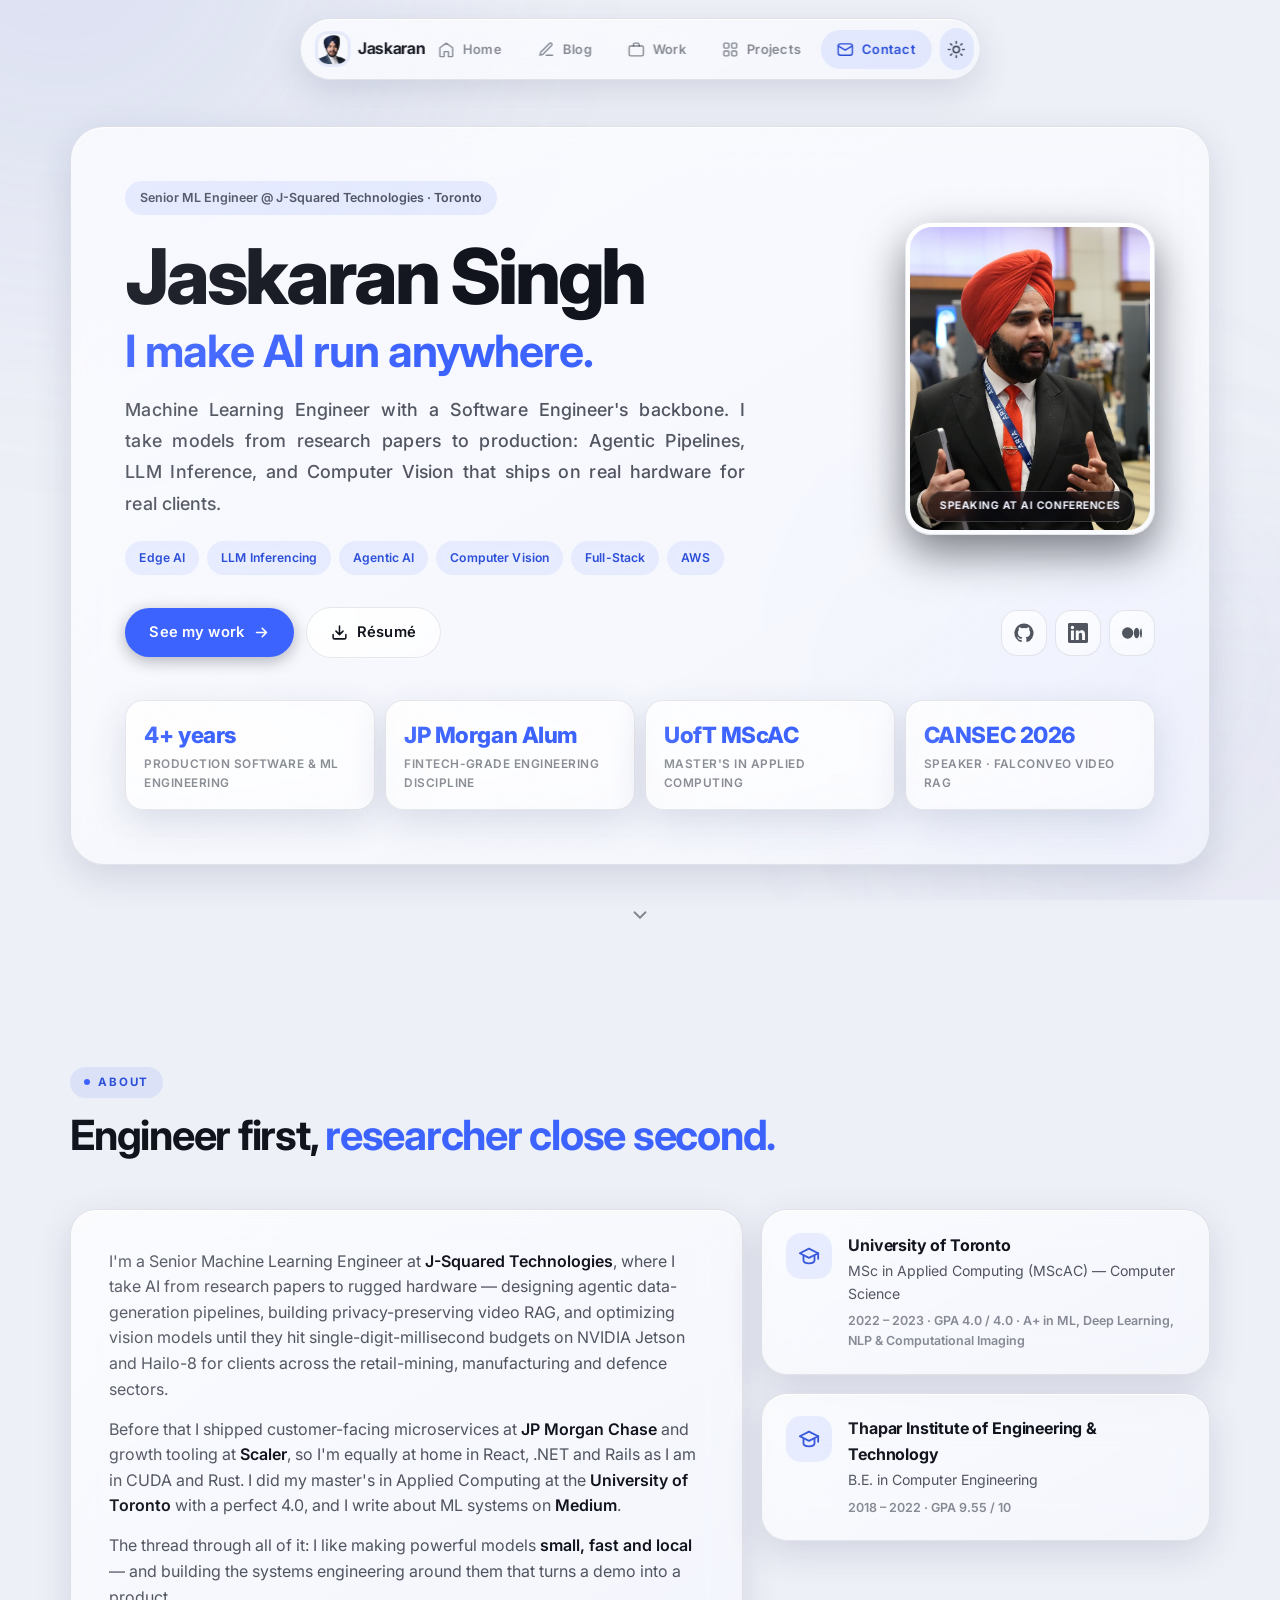
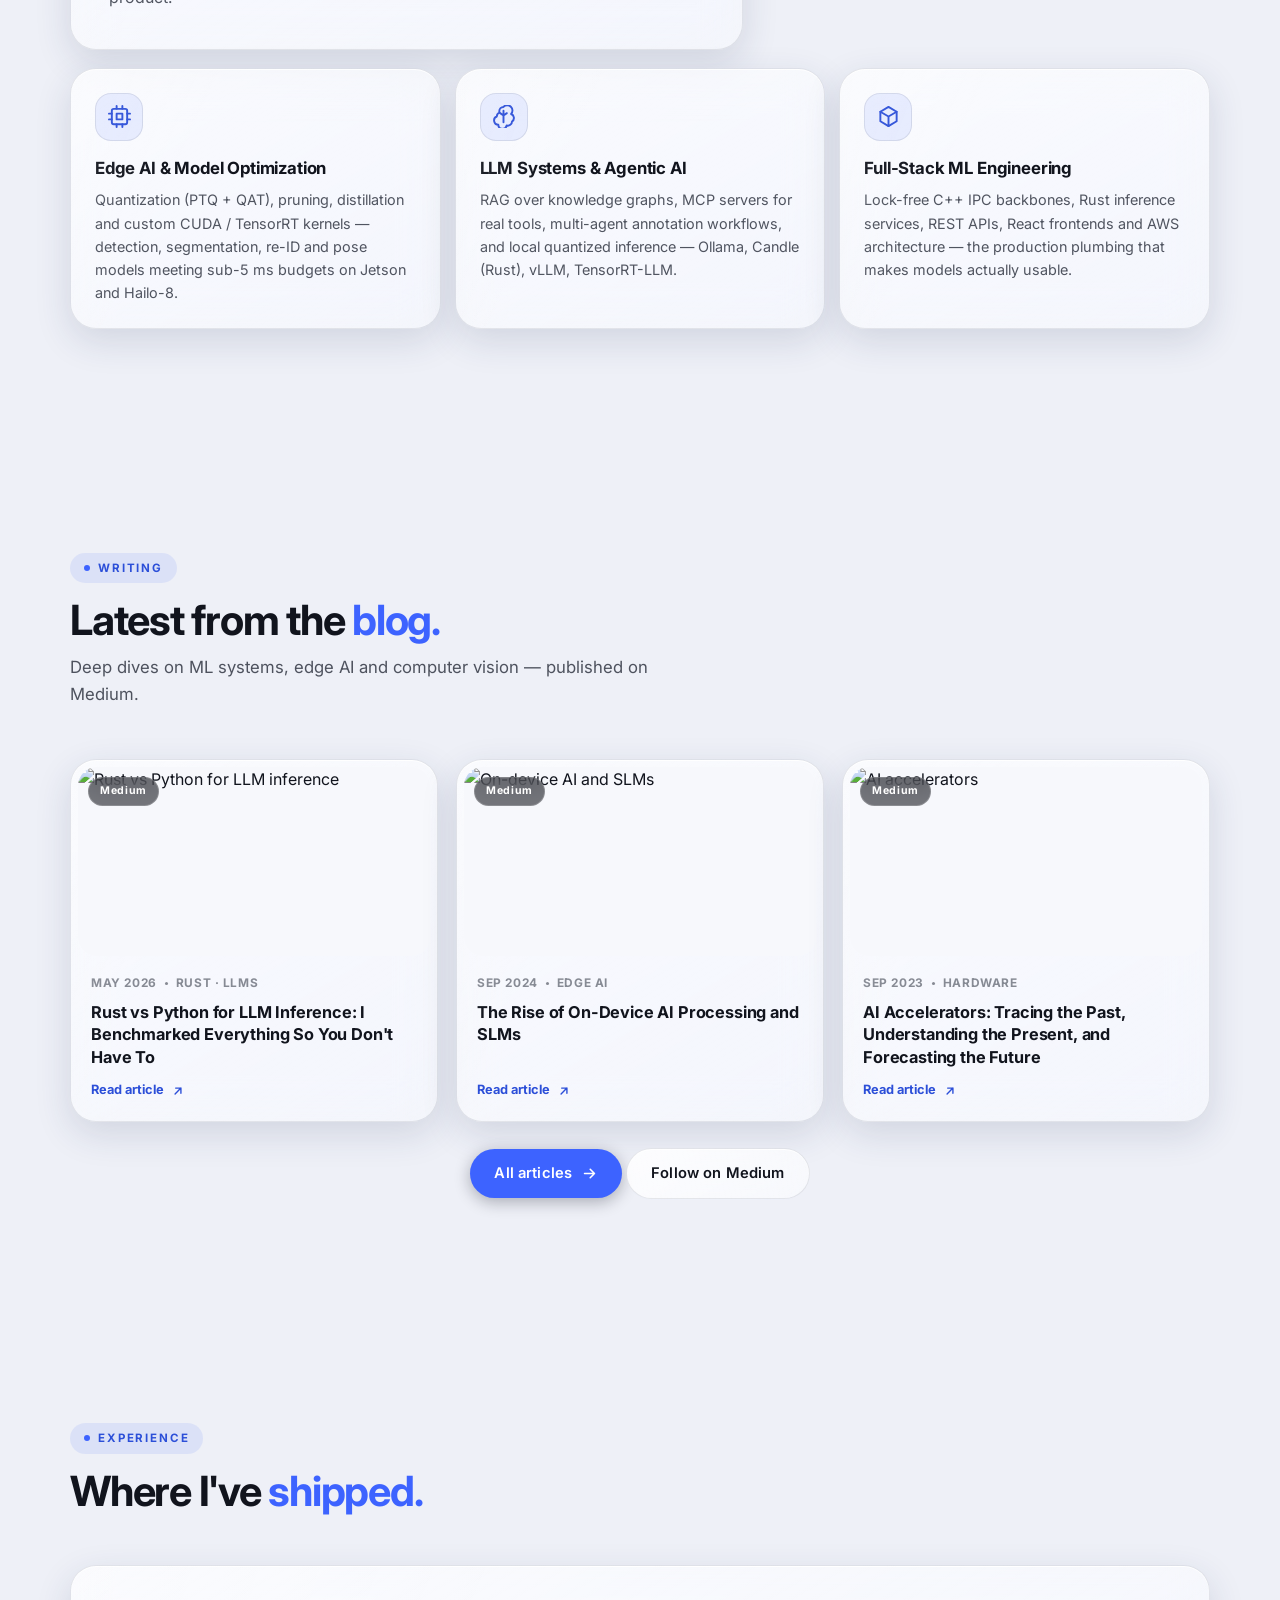
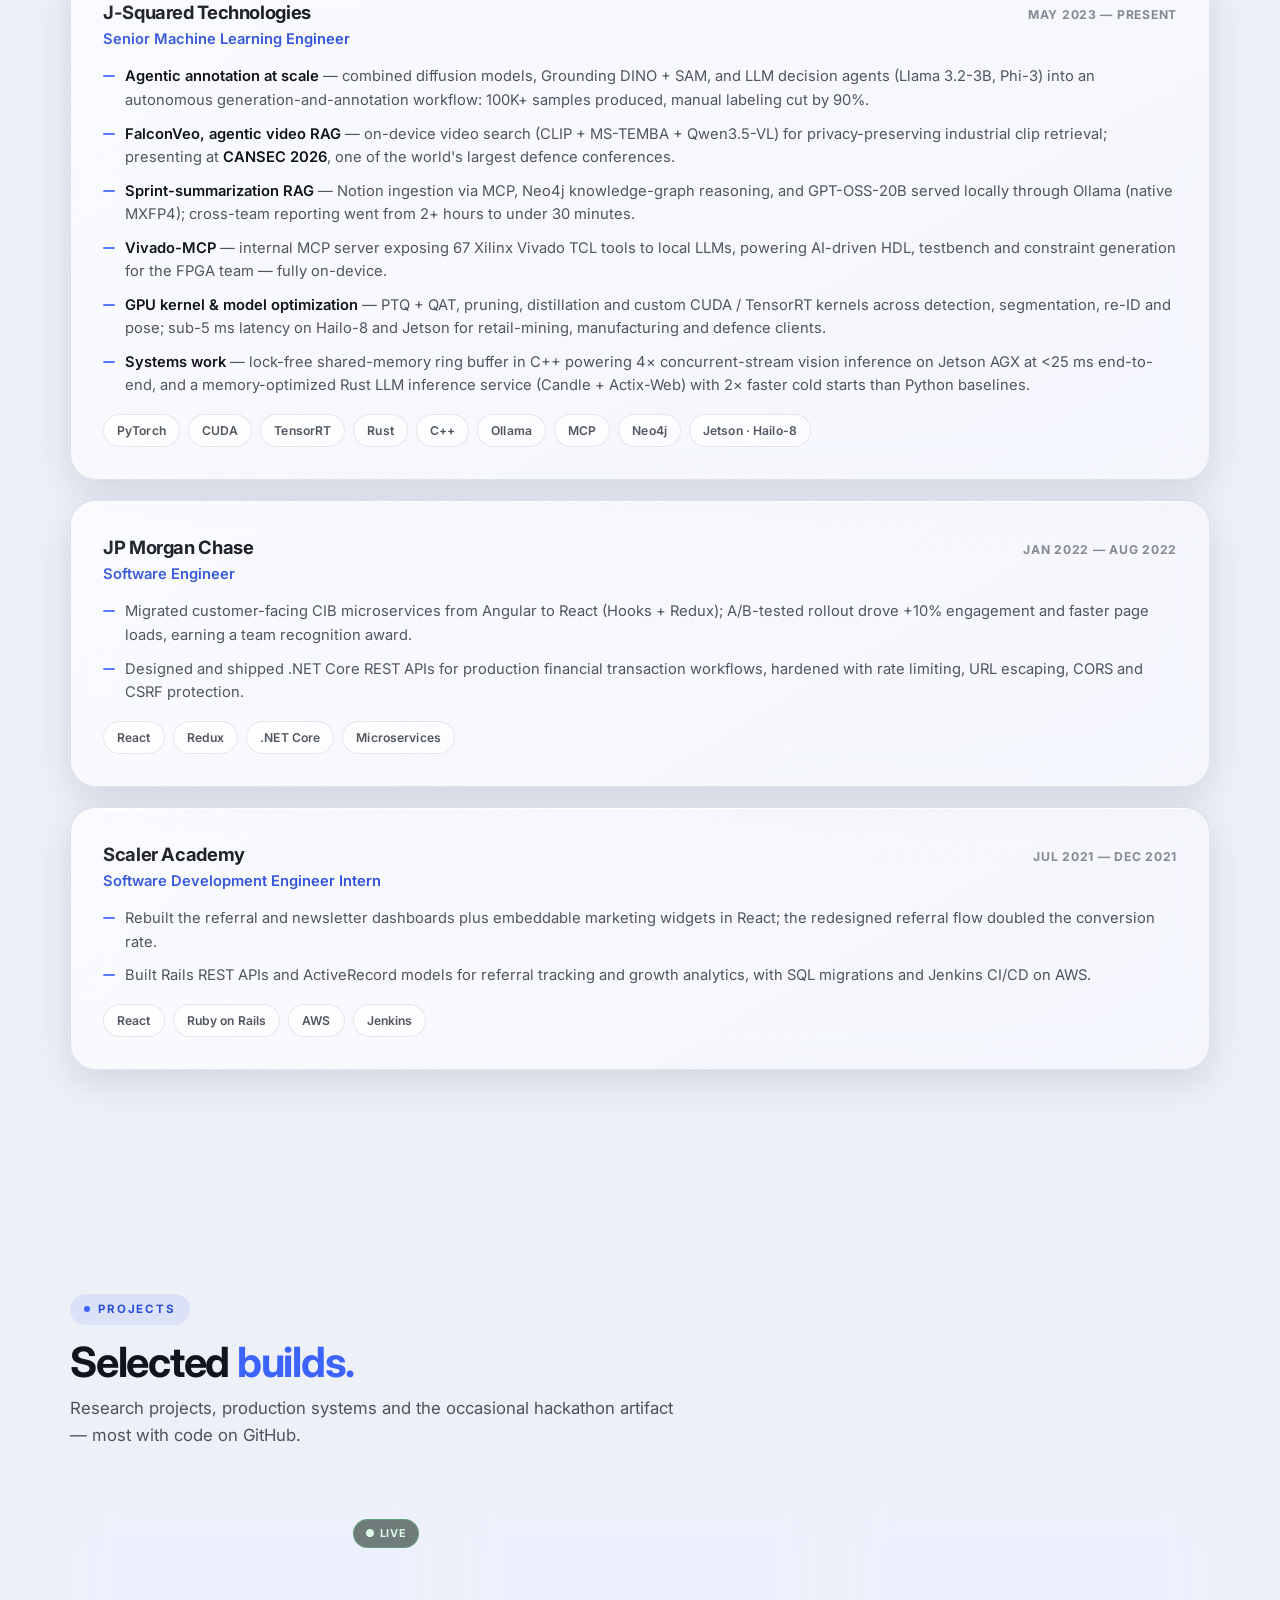
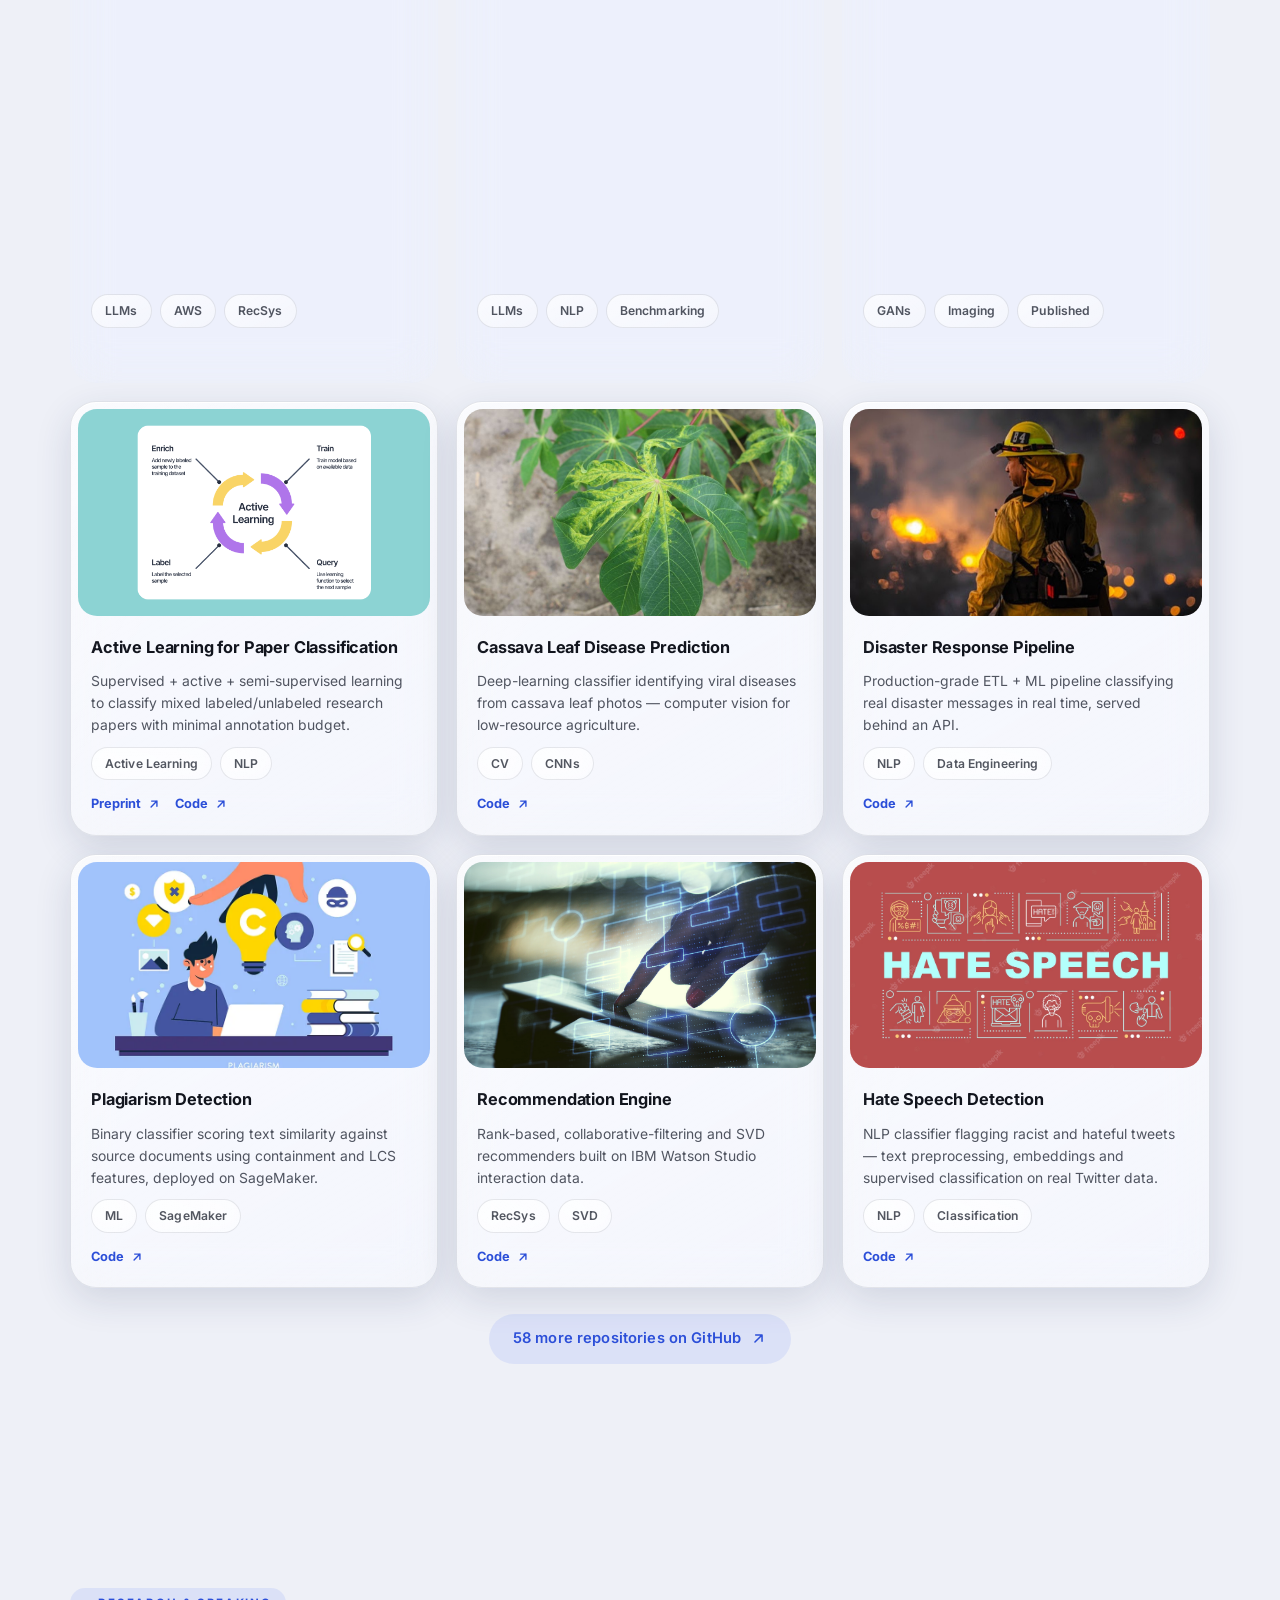
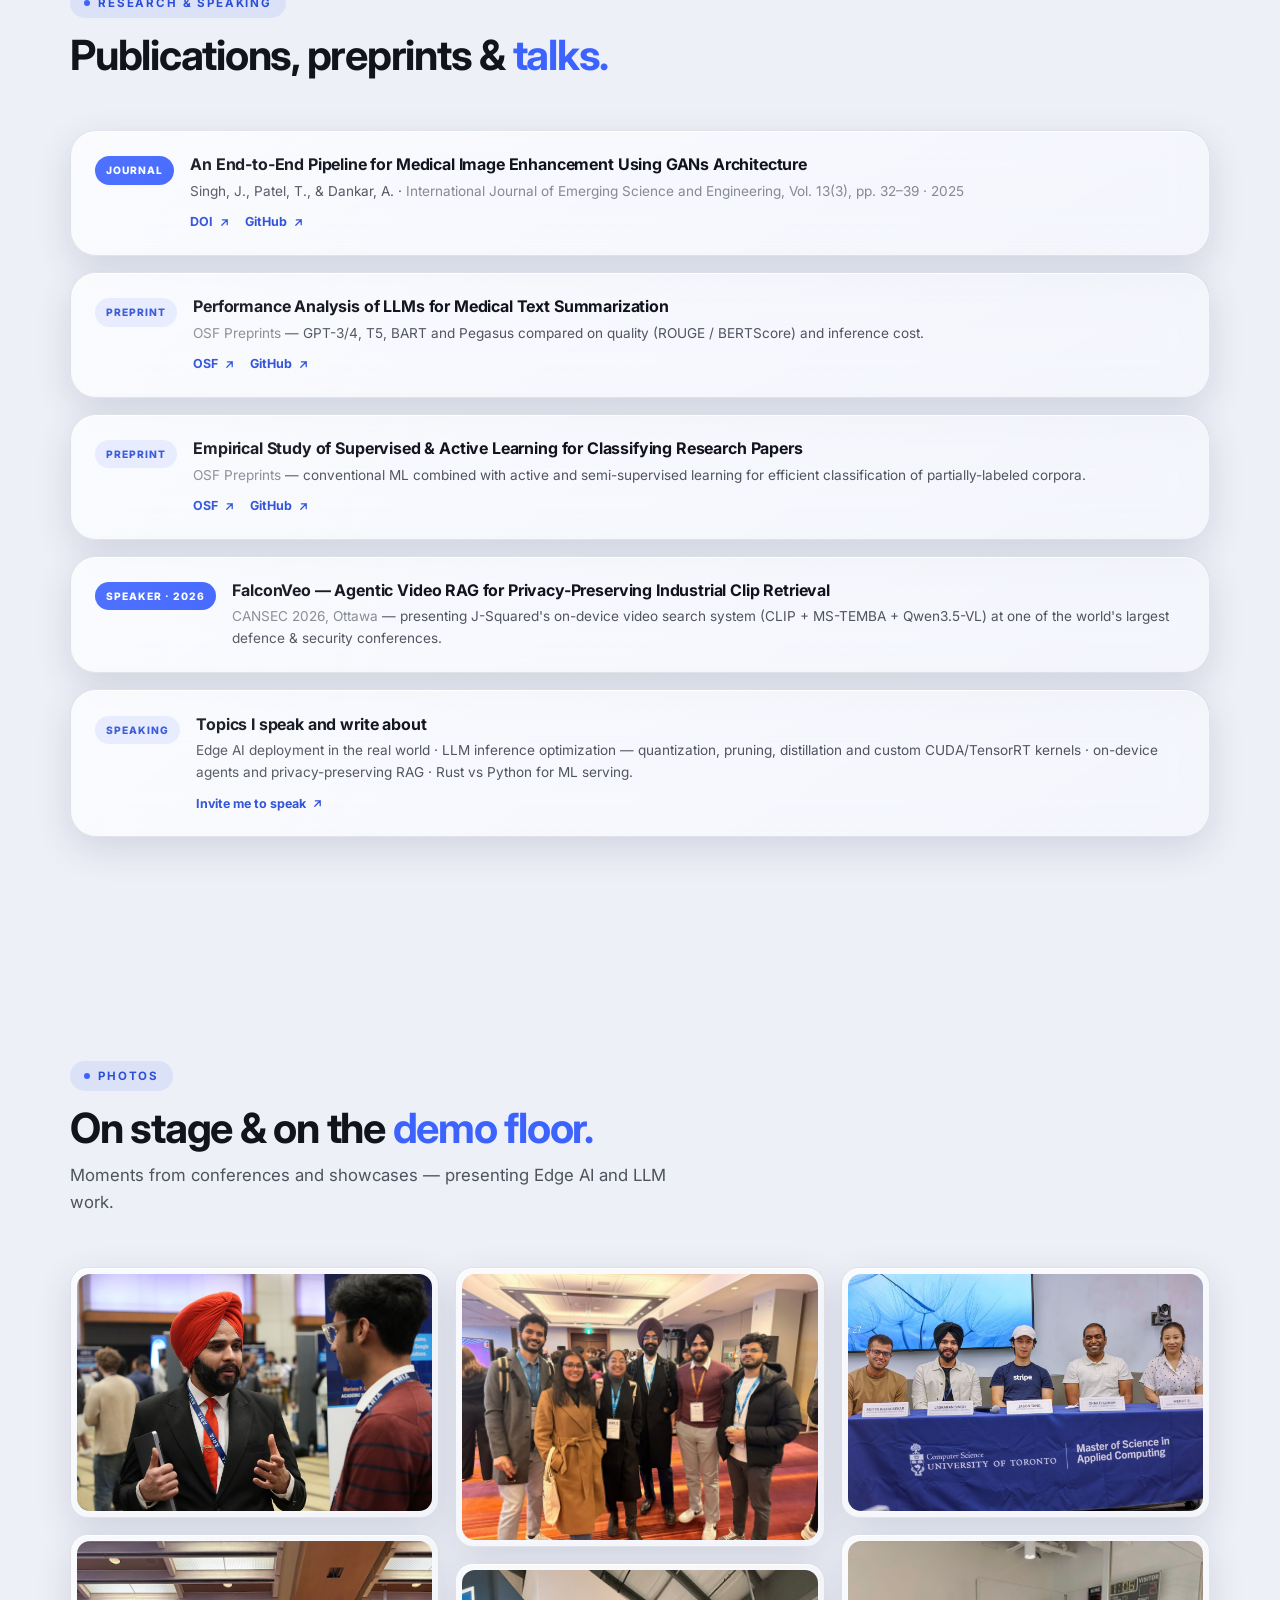
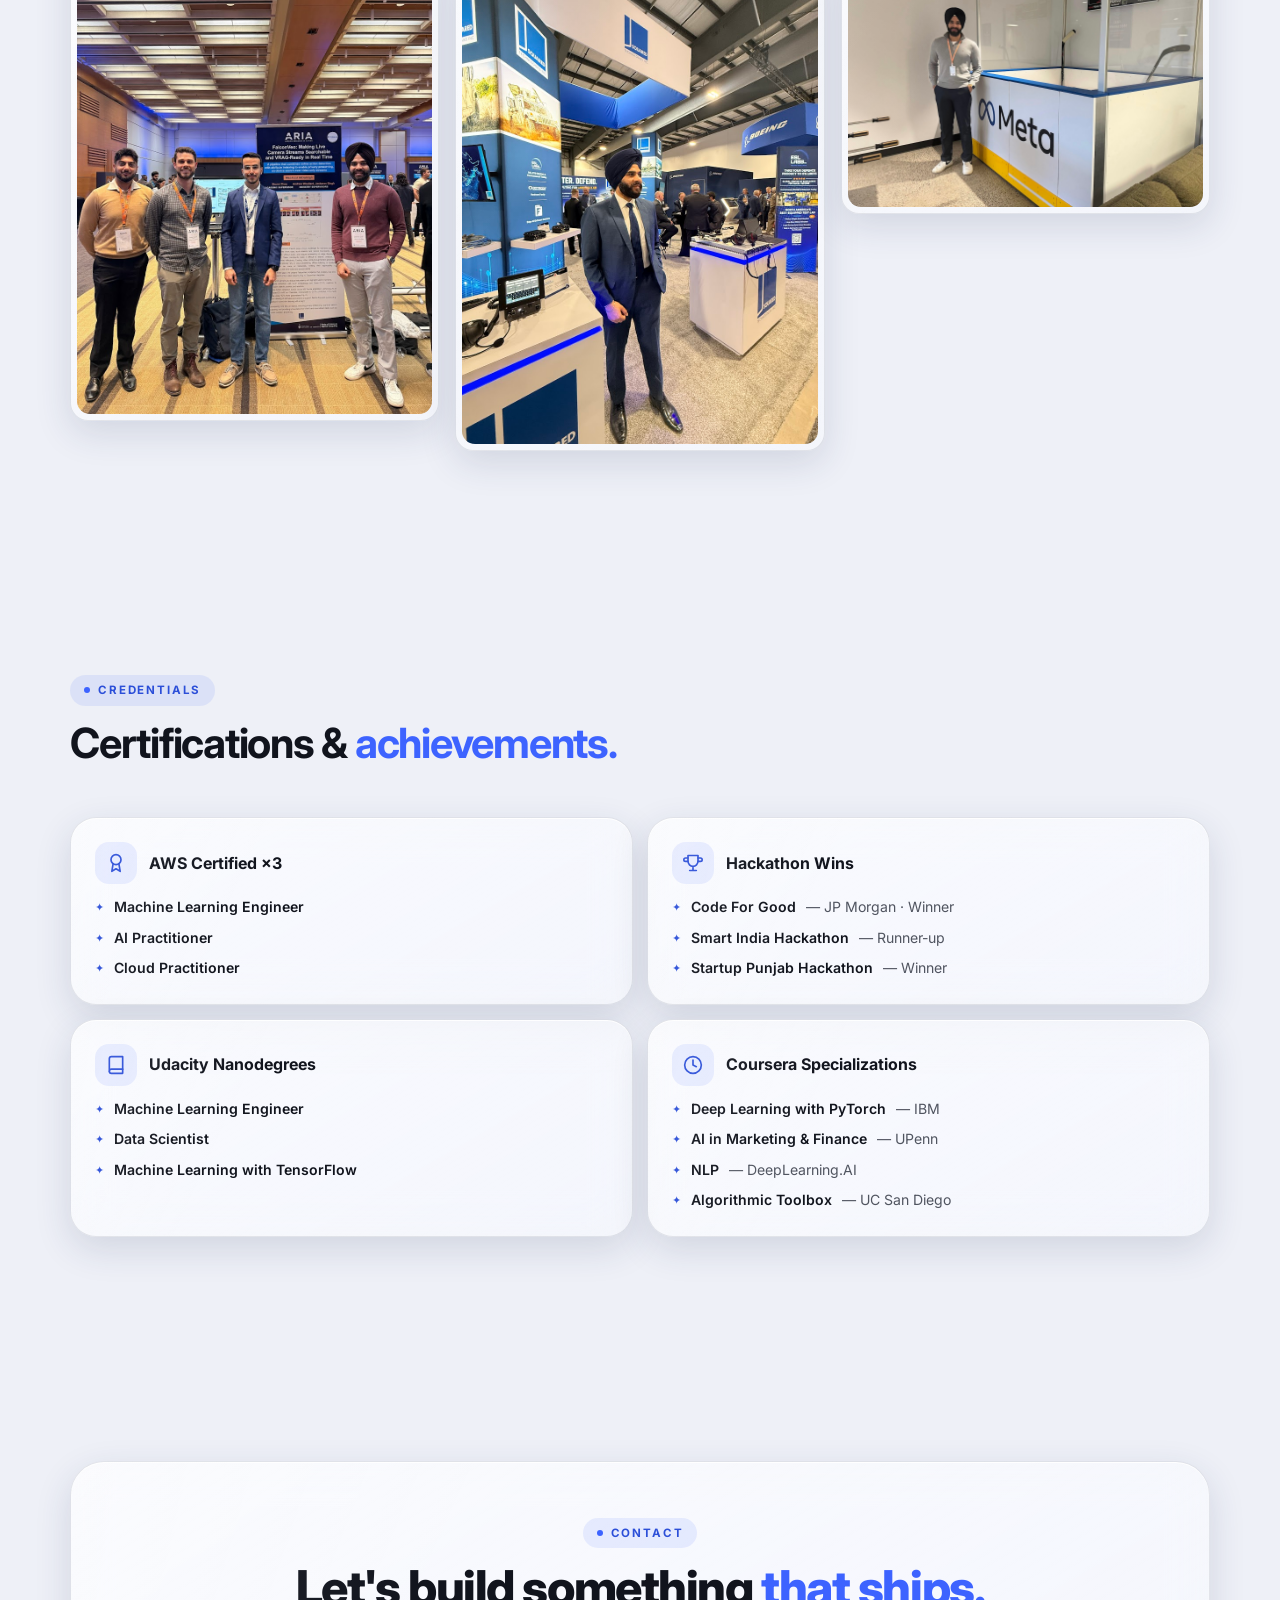
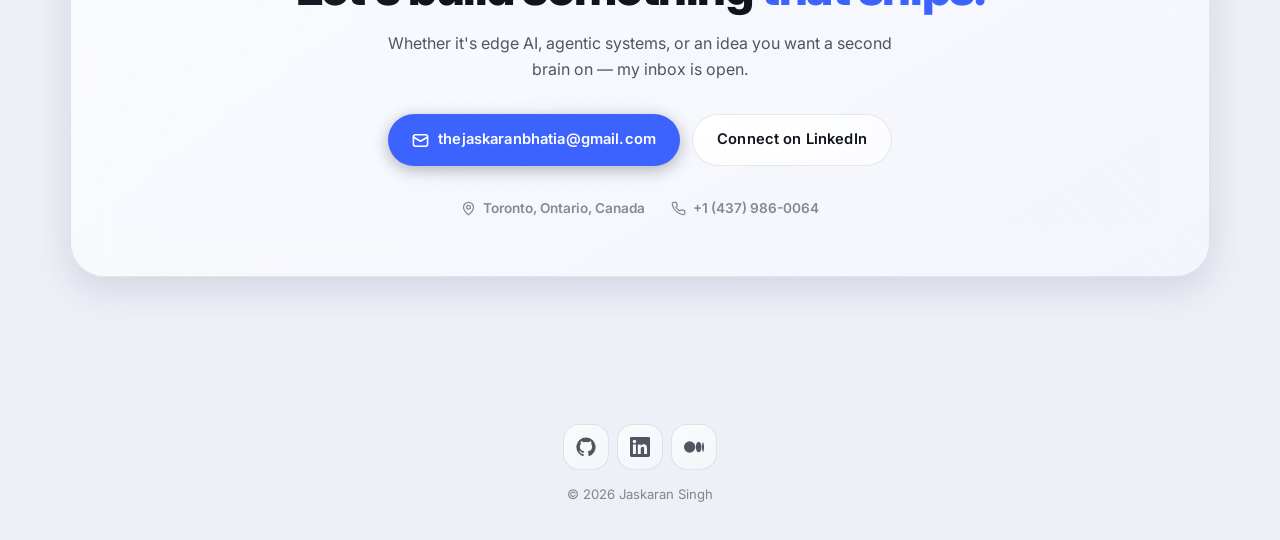
==== commit e8e6f41c: "version2.0 release" ====
--- a/index.html
+++ b/index.html
@@ -3,1335 +3,785 @@
 
 <head>
   <meta charset="UTF-8">
-  <meta http-equiv="X-UA-Compatible" content="IE=edge">
-  <meta name="viewport" content="width=device-width, initial-scale=1.0">
-  <title>Jaskaran Bhatia - Data Scientist / ML Engineer</title>
-
-  <!--
-    - favicon
-  -->
+  <meta name="viewport" content="width=device-width, initial-scale=1.0, viewport-fit=cover">
+  <title>Jaskaran Singh — Senior Machine Learning Engineer</title>
+  <meta name="description"
+    content="Senior Machine Learning Engineer at J-Squared Technologies. Edge AI, LLM inference, agentic systems and computer vision — from custom CUDA kernels to production AWS deployments.">
+  <meta name="theme-color" content="#07080d">
+
+  <meta property="og:type" content="website">
+  <meta property="og:title" content="Jaskaran Singh — Senior Machine Learning Engineer">
+  <meta property="og:description"
+    content="Edge AI · LLM Inferencing · RAG · Agentic AI · Computer Vision · NLP · AWS">
+  <meta property="og:url" content="https://thejaskaranbhatia.com">
+  <meta property="og:image" content="https://thejaskaranbhatia.com/assets/images/my-avatar.png">
+
   <link rel="shortcut icon" href="/assets/images/logo.ico" type="image/x-icon">
 
-  <!--
-    - custom css link
-  -->
-  <link rel="stylesheet" href="/assets/css/style.css">
-
-  <!--
-    - google font link
-  -->
   <link rel="preconnect" href="https://fonts.googleapis.com">
   <link rel="preconnect" href="https://fonts.gstatic.com" crossorigin>
-  <link href="https://fonts.googleapis.com/css2?family=Poppins:wght@300;400;500;600&display=swap" rel="stylesheet">
+  <link href="https://fonts.googleapis.com/css2?family=Inter:wght@400;500;600;700;800&display=swap" rel="stylesheet">
+
+  <link rel="stylesheet" href="/assets/css/main.css">
+
+  <script type="importmap">
+    { "imports": { "three": "https://cdn.jsdelivr.net/npm/three@0.161.0/build/three.module.js" } }
+  </script>
 </head>
 
-<body>
-
-  <!--
-    - #MAIN
-  -->
+<body id="top">
+
+  <!-- ambient gradient field behind everything -->
+  <div class="ambient" aria-hidden="true">
+    <div class="blob blob-a"></div>
+    <div class="blob blob-b"></div>
+    <div class="blob blob-c"></div>
+  </div>
+
+  <!-- floating glass dock -->
+  <nav class="dock glass" aria-label="Primary">
+    <a class="dock-brand" href="#top">
+      <img class="mark-img" src="/assets/images/my-avatar.png" alt="Jaskaran Singh">
+      <span>Jaskaran</span>
+    </a>
+
+    <a class="dock-link active" href="#top">
+      <svg viewBox="0 0 24 24" fill="none" stroke="currentColor" stroke-width="2" stroke-linecap="round" stroke-linejoin="round"><path d="M3 9.5 12 3l9 6.5V21a1 1 0 0 1-1 1h-5v-7h-6v7H4a1 1 0 0 1-1-1Z"/></svg>
+      <span>Home</span>
+    </a>
+    <a class="dock-link" href="/blog.html">
+      <svg viewBox="0 0 24 24" fill="none" stroke="currentColor" stroke-width="2" stroke-linecap="round" stroke-linejoin="round"><path d="M12 20h9"/><path d="M16.5 3.5a2.1 2.1 0 0 1 3 3L7 19l-4 1 1-4Z"/></svg>
+      <span>Blog</span>
+    </a>
+    <a class="dock-link" href="#experience">
+      <svg viewBox="0 0 24 24" fill="none" stroke="currentColor" stroke-width="2" stroke-linecap="round" stroke-linejoin="round"><rect x="2" y="7" width="20" height="14" rx="2"/><path d="M16 7V5a2 2 0 0 0-2-2h-4a2 2 0 0 0-2 2v2"/></svg>
+      <span>Work</span>
+    </a>
+    <a class="dock-link" href="#projects">
+      <svg viewBox="0 0 24 24" fill="none" stroke="currentColor" stroke-width="2" stroke-linecap="round" stroke-linejoin="round"><rect x="3" y="3" width="7" height="7" rx="1.5"/><rect x="14" y="3" width="7" height="7" rx="1.5"/><rect x="3" y="14" width="7" height="7" rx="1.5"/><rect x="14" y="14" width="7" height="7" rx="1.5"/></svg>
+      <span>Projects</span>
+    </a>
+    <a class="dock-link" href="#contact">
+      <svg viewBox="0 0 24 24" fill="none" stroke="currentColor" stroke-width="2" stroke-linecap="round" stroke-linejoin="round"><rect x="2" y="4" width="20" height="16" rx="3"/><path d="m22 7-10 6L2 7"/></svg>
+      <span>Contact</span>
+    </a>
+
+    <button class="theme-btn" data-theme-toggle aria-label="Toggle theme">
+      <svg class="moon" viewBox="0 0 24 24" fill="none" stroke="currentColor" stroke-width="2" stroke-linecap="round" stroke-linejoin="round"><path d="M21 12.8A9 9 0 1 1 11.2 3 7 7 0 0 0 21 12.8Z"/></svg>
+      <svg class="sun" viewBox="0 0 24 24" fill="none" stroke="currentColor" stroke-width="2" stroke-linecap="round" stroke-linejoin="round"><circle cx="12" cy="12" r="4"/><path d="M12 2v2m0 16v2M4.9 4.9l1.4 1.4m11.4 11.4 1.4 1.4M2 12h2m16 0h2M4.9 19.1l1.4-1.4M17.7 6.3l1.4-1.4"/></svg>
+    </button>
+  </nav>
 
   <main>
 
-    <!--
-      - #SIDEBAR
-    -->
-
-    <aside class="sidebar" data-sidebar>
-
-      <div class="sidebar-info">
-
-        <figure class="avatar-box">
-          <img src="./assets/images/my-avatar.png" alt="Richard hanrick" width="80">
-        </figure>
-
-        <div class="info-content">
-          <h1 class="name" title="Richard hanrick">Jaskaran Bhatia</h1>
-
-          <p class="title">Data Scientist <b>/</b> ML Engineer</p>
-        </div>
-
-        <button class="info_more-btn" data-sidebar-btn>
-          <span>Show Contact Info</span>
-
-          <ion-icon name="chevron-down"></ion-icon>
-        </button>
-
-      </div>
-
-      <div class="sidebar-info_more">
-
-        <div class="separator"></div>
-
-        <ul class="contacts-list">
-
-          <li class="contact-item">
-
-            <div class="icon-box">
-              <ion-icon name="mail-outline"></ion-icon>
-            </div>
-
-            <div class="contact-info">
-              <p class="contact-title">Email</p>
-
-              <a href="mailto:thejaskaranbhatia@gmail.com" class="contact-link">thejaskaranbhatia@gmail.com</a>
-            </div>
-
-          </li>
-
-          <li class="contact-item">
-
-            <div class="icon-box">
-              <ion-icon name="phone-portrait-outline"></ion-icon>
-            </div>
-
-            <div class="contact-info">
-              <p class="contact-title">Phone</p>
-
-              <a href="#" class="contact-link">+1 (xxx) xxx-xxxx</a>
-            </div>
-
-          </li>
-
-          <li class="contact-item">
-
-            <div class="icon-box">
-              <ion-icon name="calendar-outline"></ion-icon>
-            </div>
-
-            <div class="contact-info">
-              <p class="contact-title">Birthday</p>
-
-              <time datetime="1982-06-23">July 22, 1999</time>
-            </div>
-
-          </li>
-
-          <li class="contact-item">
-
-            <div class="icon-box">
-              <ion-icon name="location-outline"></ion-icon>
-            </div>
-
-            <div class="contact-info">
-              <p class="contact-title">Location</p>
-
-              <address>Toronto, Ontario, Canada</address>
-            </div>
-
-          </li>
-
-        </ul>
-
-        <div class="separator"></div>
-
-        <ul class="social-list">
-
-          <li class="social-item">
-            <a href="#" class="social-link">
-              <ion-icon name="logo-facebook"></ion-icon>
+    <!-- ================= HERO ================= -->
+    <section class="hero">
+      <canvas id="hero-canvas" aria-hidden="true"></canvas>
+
+      <div class="wrap">
+        <div class="hero-card glass reveal in">
+          <div class="hero-layout">
+            <div class="hero-copy">
+              <span class="hero-eyebrow">Senior ML Engineer @ J-Squared Technologies · Toronto</span>
+
+              <h1>Jaskaran Singh <span class="grad-text">I make AI run anywhere.</span></h1>
+
+              <p class="tagline">
+                Machine Learning Engineer with a Software Engineer's backbone. I take models from
+                research papers to production: Agentic Pipelines, LLM Inference, and Computer Vision
+                that ships on real hardware for real clients.
+              </p>
+
+              <div class="hero-domains">
+                <span class="chip chip-tonal">Edge AI</span>
+                <span class="chip chip-tonal">LLM Inferencing</span>
+                <span class="chip chip-tonal">Agentic AI</span>
+                <span class="chip chip-tonal">Computer Vision</span>
+                <span class="chip chip-tonal">Full-Stack</span>
+                <span class="chip chip-tonal">AWS</span>
+              </div>
+            </div>
+
+            <figure class="hero-avatar" aria-hidden="false">
+              <img src="/assets/images/present.jpeg" alt="Jaskaran Singh presenting at an AI conference" width="280" height="350">
+              <figcaption class="hero-avatar-badge">Speaking at AI conferences</figcaption>
+            </figure>
+          </div>
+
+          <div class="hero-cta">
+            <a class="btn btn-filled" href="#projects">
+              See my work
+              <svg viewBox="0 0 24 24" fill="none" stroke="currentColor" stroke-width="2.2" stroke-linecap="round" stroke-linejoin="round"><path d="M5 12h14m-6-6 6 6-6 6"/></svg>
             </a>
-          </li>
-
-          <li class="social-item">
-            <a href="#" class="social-link">
-              <ion-icon name="logo-twitter"></ion-icon>
+            <a class="btn btn-glass" href="/assets/Jaskaran_Singh_Resume.pdf" download>
+              <svg viewBox="0 0 24 24" fill="none" stroke="currentColor" stroke-width="2.2" stroke-linecap="round" stroke-linejoin="round"><path d="M21 15v4a2 2 0 0 1-2 2H5a2 2 0 0 1-2-2v-4m4-5 5 5 5-5m-5 5V3"/></svg>
+              Résumé
             </a>
-          </li>
-
-          <li class="social-item">
-            <a href="#" class="social-link">
-              <ion-icon name="logo-instagram"></ion-icon>
+
+            <div class="hero-social">
+              <a class="icon-btn" href="https://github.com/jaskaranbhatia" target="_blank" rel="noopener" aria-label="GitHub">
+                <svg viewBox="0 0 24 24" fill="currentColor"><path d="M12 .5a11.5 11.5 0 0 0-3.64 22.42c.58.1.79-.25.79-.55v-2.15c-3.2.7-3.88-1.36-3.88-1.36-.52-1.33-1.28-1.68-1.28-1.68-1.05-.72.08-.7.08-.7 1.16.08 1.77 1.18 1.77 1.18 1.03 1.77 2.7 1.26 3.36.96.1-.74.4-1.26.73-1.55-2.56-.29-5.25-1.28-5.25-5.68 0-1.26.45-2.28 1.18-3.09-.12-.29-.51-1.46.11-3.05 0 0 .97-.31 3.17 1.18a11 11 0 0 1 5.78 0c2.2-1.49 3.16-1.18 3.16-1.18.63 1.59.24 2.76.12 3.05.74.81 1.18 1.83 1.18 3.09 0 4.41-2.7 5.38-5.27 5.66.41.36.78 1.05.78 2.13v3.16c0 .3.2.66.8.55A11.5 11.5 0 0 0 12 .5Z"/></svg>
+              </a>
+              <a class="icon-btn" href="https://linkedin.com/in/jaskaran-bhatia" target="_blank" rel="noopener" aria-label="LinkedIn">
+                <svg viewBox="0 0 24 24" fill="currentColor"><path d="M20.45 20.45h-3.55v-5.57c0-1.33-.03-3.04-1.85-3.04-1.86 0-2.14 1.45-2.14 2.94v5.67H9.35V9h3.41v1.56h.05a3.74 3.74 0 0 1 3.37-1.85c3.6 0 4.27 2.37 4.27 5.46ZM5.34 7.43a2.06 2.06 0 1 1 0-4.12 2.06 2.06 0 0 1 0 4.12ZM7.12 20.45H3.55V9h3.57ZM22.22 0H1.77C.79 0 0 .77 0 1.72v20.55C0 23.23.79 24 1.77 24h20.45c.98 0 1.78-.77 1.78-1.73V1.72C24 .77 23.2 0 22.22 0Z"/></svg>
+              </a>
+              <a class="icon-btn" href="https://medium.com/@jaskaranbhatia" target="_blank" rel="noopener" aria-label="Medium">
+                <svg viewBox="0 0 24 24" fill="currentColor"><path d="M13.54 12a6.8 6.8 0 0 1-6.77 6.82A6.8 6.8 0 0 1 0 12a6.8 6.8 0 0 1 6.77-6.82A6.8 6.8 0 0 1 13.54 12Zm7.42 0c0 3.54-1.51 6.42-3.38 6.42-1.87 0-3.39-2.88-3.39-6.42s1.52-6.42 3.39-6.42 3.38 2.87 3.38 6.42M24 12c0 3.17-.53 5.75-1.19 5.75-.66 0-1.19-2.58-1.19-5.75s.53-5.75 1.19-5.75S24 8.83 24 12Z"/></svg>
+              </a>
+            </div>
+          </div>
+
+          <div class="hero-stats" data-stagger>
+            <div class="stat glass reveal in">
+              <div class="num grad-text">4+ years</div>
+              <div class="lbl">Production software &amp; ML engineering</div>
+            </div>
+            <div class="stat glass reveal in">
+              <div class="num grad-text">JP Morgan Alum</div>
+              <div class="lbl">Fintech-grade engineering discipline</div>
+            </div>
+            <div class="stat glass reveal in">
+              <div class="num grad-text">UofT MScAC</div>
+              <div class="lbl">Master's in Applied Computing</div>
+            </div>
+            <div class="stat glass reveal in">
+              <div class="num grad-text">CANSEC 2026</div>
+              <div class="lbl">Speaker · FalconVeo video RAG</div>
+            </div>
+          </div>
+        </div>
+      </div>
+
+      <div class="scroll-hint" aria-hidden="true">
+        <svg width="22" height="22" viewBox="0 0 24 24" fill="none" stroke="currentColor" stroke-width="2" stroke-linecap="round" stroke-linejoin="round"><path d="m6 9 6 6 6-6"/></svg>
+      </div>
+    </section>
+
+    <!-- ================= ABOUT ================= -->
+    <section id="about">
+      <div class="wrap">
+        <div class="section-head reveal">
+          <span class="eyebrow">About</span>
+          <h2 class="section-title">Engineer first, <span class="grad-text">researcher close second.</span></h2>
+        </div>
+
+        <div class="about-grid">
+          <div class="about-text-card glass reveal">
+            <p>
+              I'm a Senior Machine Learning Engineer at <strong>J-Squared Technologies</strong>, where I take AI
+              from research papers to rugged hardware — designing agentic data-generation pipelines, building
+              privacy-preserving video RAG, and optimizing vision models until they hit single-digit-millisecond
+              budgets on NVIDIA Jetson and Hailo-8 for clients across the retail-mining, manufacturing and
+              defence sectors.
+            </p>
+            <p>
+              Before that I shipped customer-facing microservices at <strong>JP Morgan Chase</strong> and growth
+              tooling at <strong>Scaler</strong>, so I'm equally at home in React, .NET and Rails as I am in
+              CUDA and Rust. I did my master's in Applied Computing at the
+              <strong>University of Toronto</strong> with a perfect 4.0, and I write about ML systems on
+              <a class="grad-text" href="https://medium.com/@jaskaranbhatia" target="_blank" rel="noopener"><strong>Medium</strong></a>.
+            </p>
+            <p>
+              The thread through all of it: I like making powerful models <strong>small, fast and local</strong> —
+              and building the systems engineering around them that turns a demo into a product.
+            </p>
+          </div>
+
+          <div class="about-side" data-stagger>
+            <div class="edu-card glass reveal">
+              <div class="edu-icon">
+                <svg viewBox="0 0 24 24" fill="none" stroke="currentColor" stroke-width="2" stroke-linecap="round" stroke-linejoin="round"><path d="m22 9-10-5L2 9l10 5 10-5Z"/><path d="M6 11.5V17c0 1.66 2.69 3 6 3s6-1.34 6-3v-5.5"/><path d="M22 9v6"/></svg>
+              </div>
+              <div>
+                <h3>University of Toronto</h3>
+                <p class="deg">MSc in Applied Computing (MScAC) — Computer Science</p>
+                <p class="meta">2022 – 2023 · GPA 4.0 / 4.0 · A+ in ML, Deep Learning, NLP &amp; Computational Imaging</p>
+              </div>
+            </div>
+
+            <div class="edu-card glass reveal">
+              <div class="edu-icon">
+                <svg viewBox="0 0 24 24" fill="none" stroke="currentColor" stroke-width="2" stroke-linecap="round" stroke-linejoin="round"><path d="m22 9-10-5L2 9l10 5 10-5Z"/><path d="M6 11.5V17c0 1.66 2.69 3 6 3s6-1.34 6-3v-5.5"/><path d="M22 9v6"/></svg>
+              </div>
+              <div>
+                <h3>Thapar Institute of Engineering &amp; Technology</h3>
+                <p class="deg">B.E. in Computer Engineering</p>
+                <p class="meta">2018 – 2022 · GPA 9.55 / 10</p>
+              </div>
+            </div>
+          </div>
+        </div>
+
+        <div class="focus-grid" data-stagger>
+          <div class="focus-card glass reveal">
+            <div class="f-icon">
+              <svg viewBox="0 0 24 24" fill="none" stroke="currentColor" stroke-width="2" stroke-linecap="round" stroke-linejoin="round"><rect x="4" y="4" width="16" height="16" rx="2"/><rect x="9" y="9" width="6" height="6"/><path d="M9 1v3m6-3v3M9 20v3m6-3v3M1 9h3m-3 6h3m16-6h3m-3 6h3"/></svg>
+            </div>
+            <h3>Edge AI &amp; Model Optimization</h3>
+            <p>Quantization (PTQ + QAT), pruning, distillation and custom CUDA / TensorRT kernels — detection,
+              segmentation, re-ID and pose models meeting sub-5&nbsp;ms budgets on Jetson and Hailo-8.</p>
+          </div>
+
+          <div class="focus-card glass reveal">
+            <div class="f-icon">
+              <svg viewBox="0 0 24 24" fill="none" stroke="currentColor" stroke-width="2" stroke-linecap="round" stroke-linejoin="round"><path d="M12 2a4.4 4.4 0 0 0-4.4 4.4c0 .6.1 1.1.3 1.6A4.4 4.4 0 0 0 5 12a4.4 4.4 0 0 0 1.6 8.5 4.4 4.4 0 0 0 8.7.9 4.4 4.4 0 0 0 5.6-4.2 4.4 4.4 0 0 0-1-7.8 4.4 4.4 0 0 0-7.9-7.4Z"/><path d="M12 6v12m-3.5-9.5L12 11l3.5-2.5"/></svg>
+            </div>
+            <h3>LLM Systems &amp; Agentic AI</h3>
+            <p>RAG over knowledge graphs, MCP servers for real tools, multi-agent annotation workflows, and
+              local quantized inference — Ollama, Candle (Rust), vLLM, TensorRT-LLM.</p>
+          </div>
+
+          <div class="focus-card glass reveal">
+            <div class="f-icon">
+              <svg viewBox="0 0 24 24" fill="none" stroke="currentColor" stroke-width="2" stroke-linecap="round" stroke-linejoin="round"><path d="m12 2 8.5 5v10L12 22l-8.5-5V7L12 2Z"/><path d="M12 22V12m8.5-5L12 12 3.5 7"/></svg>
+            </div>
+            <h3>Full-Stack ML Engineering</h3>
+            <p>Lock-free C++ IPC backbones, Rust inference services, REST APIs, React frontends and AWS
+              architecture — the production plumbing that makes models actually usable.</p>
+          </div>
+        </div>
+      </div>
+    </section>
+
+    <!-- ================= WRITING ================= -->
+    <section id="writing">
+      <div class="wrap">
+        <div class="section-head reveal">
+          <span class="eyebrow">Writing</span>
+          <h2 class="section-title">Latest from the <span class="grad-text">blog.</span></h2>
+          <p class="section-sub">Deep dives on ML systems, edge AI and computer vision — published on Medium.</p>
+        </div>
+
+        <div class="blog-grid" data-stagger>
+          <a class="post-card glass reveal" href="/post.html?id=rust-vs-python">
+            <div class="post-media">
+              <img src="https://cdn-images-1.medium.com/max/1024/1*PVe70bcizhKhH7nBKhiaWw.png" alt="Rust vs Python for LLM inference" loading="lazy" referrerpolicy="no-referrer">
+              <span class="m-badge">Medium</span>
+            </div>
+            <div class="post-body">
+              <div class="post-meta"><span>May 2026</span><span class="dot"></span><span>Rust · LLMs</span></div>
+              <h3>Rust vs Python for LLM Inference: I Benchmarked Everything So You Don't Have To</h3>
+              <span class="post-read">Read article
+                <svg viewBox="0 0 24 24" fill="none" stroke="currentColor" stroke-width="2.4" stroke-linecap="round" stroke-linejoin="round"><path d="M7 17 17 7m0 0H8m9 0v9"/></svg></span>
+            </div>
+          </a>
+
+          <a class="post-card glass reveal" href="/post.html?id=on-device-slms">
+            <div class="post-media">
+              <img src="https://cdn-images-1.medium.com/max/1024/1*XlNNnuuD8xa4rYol1podxw.png" alt="On-device AI and SLMs" loading="lazy" referrerpolicy="no-referrer">
+              <span class="m-badge">Medium</span>
+            </div>
+            <div class="post-body">
+              <div class="post-meta"><span>Sep 2024</span><span class="dot"></span><span>Edge AI</span></div>
+              <h3>The Rise of On-Device AI Processing and SLMs</h3>
+              <span class="post-read">Read article
+                <svg viewBox="0 0 24 24" fill="none" stroke="currentColor" stroke-width="2.4" stroke-linecap="round" stroke-linejoin="round"><path d="M7 17 17 7m0 0H8m9 0v9"/></svg></span>
+            </div>
+          </a>
+
+          <a class="post-card glass reveal" href="/post.html?id=ai-accelerators">
+            <div class="post-media">
+              <img src="https://cdn-images-1.medium.com/max/1024/1*wb9ButHlXUe0mcwGwOazyw.png" alt="AI accelerators" loading="lazy" referrerpolicy="no-referrer">
+              <span class="m-badge">Medium</span>
+            </div>
+            <div class="post-body">
+              <div class="post-meta"><span>Sep 2023</span><span class="dot"></span><span>Hardware</span></div>
+              <h3>AI Accelerators: Tracing the Past, Understanding the Present, and Forecasting the Future</h3>
+              <span class="post-read">Read article
+                <svg viewBox="0 0 24 24" fill="none" stroke="currentColor" stroke-width="2.4" stroke-linecap="round" stroke-linejoin="round"><path d="M7 17 17 7m0 0H8m9 0v9"/></svg></span>
+            </div>
+          </a>
+        </div>
+
+        <div class="proj-more reveal">
+          <a class="btn btn-filled" href="/blog.html">
+            All articles
+            <svg viewBox="0 0 24 24" fill="none" stroke="currentColor" stroke-width="2.2" stroke-linecap="round" stroke-linejoin="round"><path d="M5 12h14m-6-6 6 6-6 6"/></svg>
+          </a>
+          <a class="btn btn-glass" href="https://medium.com/@jaskaranbhatia" target="_blank" rel="noopener">Follow on Medium</a>
+        </div>
+      </div>
+    </section>
+
+    <!-- ================= EXPERIENCE ================= -->
+    <section id="experience">
+      <div class="wrap">
+        <div class="section-head reveal">
+          <span class="eyebrow">Experience</span>
+          <h2 class="section-title">Where I've <span class="grad-text">shipped.</span></h2>
+        </div>
+
+        <div class="timeline" data-stagger>
+          <article class="xp-card glass reveal">
+            <div class="xp-head">
+              <div>
+                <h3>J-Squared Technologies</h3>
+                <p class="role">Senior Machine Learning Engineer</p>
+              </div>
+              <span class="dates">May 2023 — Present</span>
+            </div>
+            <ul>
+              <li><strong>Agentic annotation at scale</strong> — combined diffusion models, Grounding DINO + SAM,
+                and LLM decision agents (Llama&nbsp;3.2-3B, Phi-3) into an autonomous generation-and-annotation
+                workflow: 100K+ samples produced, manual labeling cut by 90%.</li>
+              <li><strong>FalconVeo, agentic video RAG</strong> — on-device video search (CLIP + MS-TEMBA +
+                Qwen3.5-VL) for privacy-preserving industrial clip retrieval; presenting at
+                <strong>CANSEC 2026</strong>, one of the world's largest defence conferences.</li>
+              <li><strong>Sprint-summarization RAG</strong> — Notion ingestion via MCP, Neo4j knowledge-graph
+                reasoning, and GPT-OSS-20B served locally through Ollama (native MXFP4); cross-team reporting
+                went from 2+ hours to under 30 minutes.</li>
+              <li><strong>Vivado-MCP</strong> — internal MCP server exposing 67 Xilinx Vivado TCL tools to local
+                LLMs, powering AI-driven HDL, testbench and constraint generation for the FPGA team — fully
+                on-device.</li>
+              <li><strong>GPU kernel &amp; model optimization</strong> — PTQ + QAT, pruning, distillation and
+                custom CUDA / TensorRT kernels across detection, segmentation, re-ID and pose; sub-5&nbsp;ms
+                latency on Hailo-8 and Jetson for retail-mining, manufacturing and defence clients.</li>
+              <li><strong>Systems work</strong> — lock-free shared-memory ring buffer in C++ powering 4×
+                concurrent-stream vision inference on Jetson AGX at &lt;25&nbsp;ms end-to-end, and a
+                memory-optimized Rust LLM inference service (Candle + Actix-Web) with 2× faster cold starts
+                than Python baselines.</li>
+            </ul>
+            <div class="chip-row xp-chips">
+              <span class="chip">PyTorch</span><span class="chip">CUDA</span><span class="chip">TensorRT</span>
+              <span class="chip">Rust</span><span class="chip">C++</span><span class="chip">Ollama</span>
+              <span class="chip">MCP</span><span class="chip">Neo4j</span><span class="chip">Jetson · Hailo-8</span>
+            </div>
+          </article>
+
+          <article class="xp-card glass reveal">
+            <div class="xp-head">
+              <div>
+                <h3>JP Morgan Chase</h3>
+                <p class="role">Software Engineer</p>
+              </div>
+              <span class="dates">Jan 2022 — Aug 2022</span>
+            </div>
+            <ul>
+              <li>Migrated customer-facing CIB microservices from Angular to React (Hooks + Redux); A/B-tested
+                rollout drove +10% engagement and faster page loads, earning a team recognition award.</li>
+              <li>Designed and shipped .NET Core REST APIs for production financial transaction workflows,
+                hardened with rate limiting, URL escaping, CORS and CSRF protection.</li>
+            </ul>
+            <div class="chip-row xp-chips">
+              <span class="chip">React</span><span class="chip">Redux</span><span class="chip">.NET Core</span>
+              <span class="chip">Microservices</span>
+            </div>
+          </article>
+
+          <article class="xp-card glass reveal">
+            <div class="xp-head">
+              <div>
+                <h3>Scaler Academy</h3>
+                <p class="role">Software Development Engineer Intern</p>
+              </div>
+              <span class="dates">Jul 2021 — Dec 2021</span>
+            </div>
+            <ul>
+              <li>Rebuilt the referral and newsletter dashboards plus embeddable marketing widgets in React;
+                the redesigned referral flow doubled the conversion rate.</li>
+              <li>Built Rails REST APIs and ActiveRecord models for referral tracking and growth analytics,
+                with SQL migrations and Jenkins CI/CD on AWS.</li>
+            </ul>
+            <div class="chip-row xp-chips">
+              <span class="chip">React</span><span class="chip">Ruby on Rails</span><span class="chip">AWS</span>
+              <span class="chip">Jenkins</span>
+            </div>
+          </article>
+        </div>
+      </div>
+    </section>
+
+    <!-- ================= PROJECTS ================= -->
+    <section id="projects">
+      <div class="wrap">
+        <div class="section-head reveal">
+          <span class="eyebrow">Projects</span>
+          <h2 class="section-title">Selected <span class="grad-text">builds.</span></h2>
+          <p class="section-sub">Research projects, production systems and the occasional hackathon artifact —
+            most with code on GitHub.</p>
+        </div>
+
+        <div class="proj-grid" data-stagger>
+
+          <article class="proj-card glass reveal" data-tilt>
+            <div class="proj-media proj-media-grad">
+              <span class="wordmark">fragivo</span>
+              <span class="live-badge">● LIVE</span>
+            </div>
+            <div class="proj-body">
+              <h3>Fragivo — AI Fragrance Platform</h3>
+              <p>LLM- and vision-powered fragrance discovery on AWS: OAuth, Google-Search-grounded analysis,
+                prompt-engineered recommendations.</p>
+              <div class="chip-row"><span class="chip">LLMs</span><span class="chip">AWS</span><span class="chip">RecSys</span></div>
+              <div class="proj-links">
+                <a href="https://fragivo.com" target="_blank" rel="noopener">Visit site
+                  <svg viewBox="0 0 24 24" fill="none" stroke="currentColor" stroke-width="2.4" stroke-linecap="round" stroke-linejoin="round"><path d="M7 17 17 7m0 0H8m9 0v9"/></svg></a>
+              </div>
+            </div>
+          </article>
+
+          <article class="proj-card glass reveal" data-tilt>
+            <div class="proj-media"><img src="/assets/images/project-1.jpg" alt="Medical text summarization" loading="lazy"></div>
+            <div class="proj-body">
+              <h3>LLMs for Medical Text Summarization</h3>
+              <p>Fine-tuned and benchmarked GPT-3/4, T5, BART and Pegasus on medical summarization — ROUGE,
+                BERTScore and inference cost head-to-head. Published as a preprint.</p>
+              <div class="chip-row"><span class="chip">LLMs</span><span class="chip">NLP</span><span class="chip">Benchmarking</span></div>
+              <div class="proj-links">
+                <a href="https://osf.io/kn5f2/" target="_blank" rel="noopener">Preprint
+                  <svg viewBox="0 0 24 24" fill="none" stroke="currentColor" stroke-width="2.4" stroke-linecap="round" stroke-linejoin="round"><path d="M7 17 17 7m0 0H8m9 0v9"/></svg></a>
+                <a href="https://github.com/jaskaranbhatia/Medical_Text_Summarization_using_LLMs" target="_blank" rel="noopener">Code
+                  <svg viewBox="0 0 24 24" fill="none" stroke="currentColor" stroke-width="2.4" stroke-linecap="round" stroke-linejoin="round"><path d="M7 17 17 7m0 0H8m9 0v9"/></svg></a>
+              </div>
+            </div>
+          </article>
+
+          <article class="proj-card glass reveal" data-tilt>
+            <div class="proj-media"><img src="/assets/images/project-2.jpeg" alt="Medical image enhancement using GANs" loading="lazy"></div>
+            <div class="proj-body">
+              <h3>MedGANs — Medical Image Enhancement</h3>
+              <p>End-to-end GAN pipeline for medical image denoising and enhancement — published in IJESE
+                (2025) with single-shot HDR and edge-enhancement post-processing.</p>
+              <div class="chip-row"><span class="chip">GANs</span><span class="chip">Imaging</span><span class="chip">Published</span></div>
+              <div class="proj-links">
+                <a href="https://doi.org/10.35940/ijese.E7430.13030225" target="_blank" rel="noopener">Paper
+                  <svg viewBox="0 0 24 24" fill="none" stroke="currentColor" stroke-width="2.4" stroke-linecap="round" stroke-linejoin="round"><path d="M7 17 17 7m0 0H8m9 0v9"/></svg></a>
+                <a href="https://github.com/jaskaranbhatia/MedGANs" target="_blank" rel="noopener">Code
+                  <svg viewBox="0 0 24 24" fill="none" stroke="currentColor" stroke-width="2.4" stroke-linecap="round" stroke-linejoin="round"><path d="M7 17 17 7m0 0H8m9 0v9"/></svg></a>
+              </div>
+            </div>
+          </article>
+
+          <article class="proj-card glass reveal" data-tilt>
+            <div class="proj-media"><img src="/assets/images/project-4.png" alt="Active learning research paper classification" loading="lazy"></div>
+            <div class="proj-body">
+              <h3>Active Learning for Paper Classification</h3>
+              <p>Supervised + active + semi-supervised learning to classify mixed labeled/unlabeled research
+                papers with minimal annotation budget.</p>
+              <div class="chip-row"><span class="chip">Active Learning</span><span class="chip">NLP</span></div>
+              <div class="proj-links">
+                <a href="https://osf.io/8nvxy/" target="_blank" rel="noopener">Preprint
+                  <svg viewBox="0 0 24 24" fill="none" stroke="currentColor" stroke-width="2.4" stroke-linecap="round" stroke-linejoin="round"><path d="M7 17 17 7m0 0H8m9 0v9"/></svg></a>
+                <a href="https://github.com/jaskaranbhatia/Active-Learning-based-Research-Paper-Classification" target="_blank" rel="noopener">Code
+                  <svg viewBox="0 0 24 24" fill="none" stroke="currentColor" stroke-width="2.4" stroke-linecap="round" stroke-linejoin="round"><path d="M7 17 17 7m0 0H8m9 0v9"/></svg></a>
+              </div>
+            </div>
+          </article>
+
+          <article class="proj-card glass reveal" data-tilt>
+            <div class="proj-media"><img src="/assets/images/project-3.jpeg" alt="Cassava leaf disease prediction" loading="lazy"></div>
+            <div class="proj-body">
+              <h3>Cassava Leaf Disease Prediction</h3>
+              <p>Deep-learning classifier identifying viral diseases from cassava leaf photos — computer vision
+                for low-resource agriculture.</p>
+              <div class="chip-row"><span class="chip">CV</span><span class="chip">CNNs</span></div>
+              <div class="proj-links">
+                <a href="https://github.com/jaskaranbhatia/Cassava-Leaf-Disease-Prediction" target="_blank" rel="noopener">Code
+                  <svg viewBox="0 0 24 24" fill="none" stroke="currentColor" stroke-width="2.4" stroke-linecap="round" stroke-linejoin="round"><path d="M7 17 17 7m0 0H8m9 0v9"/></svg></a>
+              </div>
+            </div>
+          </article>
+
+          <article class="proj-card glass reveal" data-tilt>
+            <div class="proj-media"><img src="/assets/images/project-5.png" alt="Disaster response pipeline" loading="lazy"></div>
+            <div class="proj-body">
+              <h3>Disaster Response Pipeline</h3>
+              <p>Production-grade ETL + ML pipeline classifying real disaster messages in real time, served
+                behind an API.</p>
+              <div class="chip-row"><span class="chip">NLP</span><span class="chip">Data Engineering</span></div>
+              <div class="proj-links">
+                <a href="https://github.com/jaskaranbhatia/Disaster-Response-Pipelines" target="_blank" rel="noopener">Code
+                  <svg viewBox="0 0 24 24" fill="none" stroke="currentColor" stroke-width="2.4" stroke-linecap="round" stroke-linejoin="round"><path d="M7 17 17 7m0 0H8m9 0v9"/></svg></a>
+              </div>
+            </div>
+          </article>
+
+          <article class="proj-card glass reveal" data-tilt>
+            <div class="proj-media"><img src="/assets/images/project-8.png" alt="Plagiarism detection" loading="lazy"></div>
+            <div class="proj-body">
+              <h3>Plagiarism Detection</h3>
+              <p>Binary classifier scoring text similarity against source documents using containment and
+                LCS features, deployed on SageMaker.</p>
+              <div class="chip-row"><span class="chip">ML</span><span class="chip">SageMaker</span></div>
+              <div class="proj-links">
+                <a href="https://github.com/jaskaranbhatia/Plagiarism_Detection_ML" target="_blank" rel="noopener">Code
+                  <svg viewBox="0 0 24 24" fill="none" stroke="currentColor" stroke-width="2.4" stroke-linecap="round" stroke-linejoin="round"><path d="M7 17 17 7m0 0H8m9 0v9"/></svg></a>
+              </div>
+            </div>
+          </article>
+
+          <article class="proj-card glass reveal" data-tilt>
+            <div class="proj-media"><img src="/assets/images/project-12.png" alt="Recommendation engine" loading="lazy"></div>
+            <div class="proj-body">
+              <h3>Recommendation Engine</h3>
+              <p>Rank-based, collaborative-filtering and SVD recommenders built on IBM Watson Studio
+                interaction data.</p>
+              <div class="chip-row"><span class="chip">RecSys</span><span class="chip">SVD</span></div>
+              <div class="proj-links">
+                <a href="https://github.com/jaskaranbhatia/Recommendation-Engine" target="_blank" rel="noopener">Code
+                  <svg viewBox="0 0 24 24" fill="none" stroke="currentColor" stroke-width="2.4" stroke-linecap="round" stroke-linejoin="round"><path d="M7 17 17 7m0 0H8m9 0v9"/></svg></a>
+              </div>
+            </div>
+          </article>
+
+          <article class="proj-card glass reveal" data-tilt>
+            <div class="proj-media"><img src="/assets/images/project-7.jpg" alt="Hate speech detection" loading="lazy"></div>
+            <div class="proj-body">
+              <h3>Hate Speech Detection</h3>
+              <p>NLP classifier flagging racist and hateful tweets — text preprocessing, embeddings and
+                supervised classification on real Twitter data.</p>
+              <div class="chip-row"><span class="chip">NLP</span><span class="chip">Classification</span></div>
+              <div class="proj-links">
+                <a href="https://github.com/jaskaranbhatia/Twitter-Racist-Tweets-Classifier" target="_blank" rel="noopener">Code
+                  <svg viewBox="0 0 24 24" fill="none" stroke="currentColor" stroke-width="2.4" stroke-linecap="round" stroke-linejoin="round"><path d="M7 17 17 7m0 0H8m9 0v9"/></svg></a>
+              </div>
+            </div>
+          </article>
+
+        </div>
+
+        <div class="proj-more reveal">
+          <a class="btn btn-tonal" href="https://github.com/jaskaranbhatia?tab=repositories" target="_blank" rel="noopener">
+            58 more repositories on GitHub
+            <svg viewBox="0 0 24 24" fill="none" stroke="currentColor" stroke-width="2.2" stroke-linecap="round" stroke-linejoin="round"><path d="M7 17 17 7m0 0H8m9 0v9"/></svg>
+          </a>
+        </div>
+      </div>
+    </section>
+
+    <!-- ================= PUBLICATIONS ================= -->
+    <section id="publications">
+      <div class="wrap">
+        <div class="section-head reveal">
+          <span class="eyebrow">Research &amp; Speaking</span>
+          <h2 class="section-title">Publications, preprints &amp; <span class="grad-text">talks.</span></h2>
+        </div>
+
+        <div class="pub-list" data-stagger>
+          <article class="pub-card glass reveal">
+            <span class="pub-badge">Journal</span>
+            <div>
+              <h3>An End-to-End Pipeline for Medical Image Enhancement Using GANs Architecture</h3>
+              <p class="venue">Singh, J., Patel, T., &amp; Dankar, A. ·
+                <em>International Journal of Emerging Science and Engineering, Vol. 13(3), pp. 32–39 · 2025</em></p>
+              <div class="pub-links">
+                <a href="https://doi.org/10.35940/ijese.E7430.13030225" target="_blank" rel="noopener">DOI
+                  <svg viewBox="0 0 24 24" fill="none" stroke="currentColor" stroke-width="2.4" stroke-linecap="round" stroke-linejoin="round"><path d="M7 17 17 7m0 0H8m9 0v9"/></svg></a>
+                <a href="https://github.com/jaskaranbhatia/MedGANs" target="_blank" rel="noopener">GitHub
+                  <svg viewBox="0 0 24 24" fill="none" stroke="currentColor" stroke-width="2.4" stroke-linecap="round" stroke-linejoin="round"><path d="M7 17 17 7m0 0H8m9 0v9"/></svg></a>
+              </div>
+            </div>
+          </article>
+
+          <article class="pub-card glass reveal">
+            <span class="pub-badge alt">Preprint</span>
+            <div>
+              <h3>Performance Analysis of LLMs for Medical Text Summarization</h3>
+              <p class="venue"><em>OSF Preprints</em> — GPT-3/4, T5, BART and Pegasus compared on quality
+                (ROUGE / BERTScore) and inference cost.</p>
+              <div class="pub-links">
+                <a href="https://osf.io/kn5f2/" target="_blank" rel="noopener">OSF
+                  <svg viewBox="0 0 24 24" fill="none" stroke="currentColor" stroke-width="2.4" stroke-linecap="round" stroke-linejoin="round"><path d="M7 17 17 7m0 0H8m9 0v9"/></svg></a>
+                <a href="https://github.com/jaskaranbhatia/Medical_Text_Summarization_using_LLMs" target="_blank" rel="noopener">GitHub
+                  <svg viewBox="0 0 24 24" fill="none" stroke="currentColor" stroke-width="2.4" stroke-linecap="round" stroke-linejoin="round"><path d="M7 17 17 7m0 0H8m9 0v9"/></svg></a>
+              </div>
+            </div>
+          </article>
+
+          <article class="pub-card glass reveal">
+            <span class="pub-badge alt">Preprint</span>
+            <div>
+              <h3>Empirical Study of Supervised &amp; Active Learning for Classifying Research Papers</h3>
+              <p class="venue"><em>OSF Preprints</em> — conventional ML combined with active and semi-supervised
+                learning for efficient classification of partially-labeled corpora.</p>
+              <div class="pub-links">
+                <a href="https://osf.io/8nvxy/" target="_blank" rel="noopener">OSF
+                  <svg viewBox="0 0 24 24" fill="none" stroke="currentColor" stroke-width="2.4" stroke-linecap="round" stroke-linejoin="round"><path d="M7 17 17 7m0 0H8m9 0v9"/></svg></a>
+                <a href="https://github.com/jaskaranbhatia/Active-Learning-based-Research-Paper-Classification" target="_blank" rel="noopener">GitHub
+                  <svg viewBox="0 0 24 24" fill="none" stroke="currentColor" stroke-width="2.4" stroke-linecap="round" stroke-linejoin="round"><path d="M7 17 17 7m0 0H8m9 0v9"/></svg></a>
+              </div>
+            </div>
+          </article>
+
+          <article class="pub-card glass reveal">
+            <span class="pub-badge">Speaker · 2026</span>
+            <div>
+              <h3>FalconVeo — Agentic Video RAG for Privacy-Preserving Industrial Clip Retrieval</h3>
+              <p class="venue"><em>CANSEC 2026, Ottawa</em> — presenting J-Squared's on-device video search
+                system (CLIP + MS-TEMBA + Qwen3.5-VL) at one of the world's largest defence &amp; security
+                conferences.</p>
+            </div>
+          </article>
+
+          <article class="pub-card glass reveal">
+            <span class="pub-badge alt">Speaking</span>
+            <div>
+              <h3>Topics I speak and write about</h3>
+              <p class="venue">Edge AI deployment in the real world · LLM inference optimization — quantization,
+                pruning, distillation and custom CUDA/TensorRT kernels · on-device agents and privacy-preserving
+                RAG · Rust vs Python for ML serving.</p>
+              <div class="pub-links">
+                <a href="mailto:thejaskaranbhatia@gmail.com?subject=Speaking%20invitation">Invite me to speak
+                  <svg viewBox="0 0 24 24" fill="none" stroke="currentColor" stroke-width="2.4" stroke-linecap="round" stroke-linejoin="round"><path d="M7 17 17 7m0 0H8m9 0v9"/></svg></a>
+              </div>
+            </div>
+          </article>
+        </div>
+      </div>
+    </section>
+
+    <!-- ================= PHOTOS ================= -->
+    <section id="photos">
+      <div class="wrap">
+        <div class="section-head reveal">
+          <span class="eyebrow">Photos</span>
+          <h2 class="section-title">On stage &amp; on the <span class="grad-text">demo floor.</span></h2>
+          <p class="section-sub">Moments from conferences and showcases — presenting Edge AI and LLM work.</p>
+        </div>
+
+        <div class="gallery" data-stagger>
+          <figure class="gallery-item glass reveal">
+            <img src="/assets/images/conference1.jpeg" alt="Jaskaran presenting at a conference" loading="lazy">
+          </figure>
+          <figure class="gallery-item glass reveal">
+            <img src="/assets/images/conference4.jpg" alt="Jaskaran speaking with attendees at a conference" loading="lazy">
+          </figure>
+          <figure class="gallery-item glass reveal">
+            <img src="/assets/images/conference3.jpg" alt="Jaskaran demoing at a conference booth" loading="lazy">
+          </figure>
+          <figure class="gallery-item glass reveal">
+            <img src="/assets/images/conference5.JPG" alt="Jaskaran presenting his work" loading="lazy">
+          </figure>
+          <figure class="gallery-item glass reveal">
+            <img src="/assets/images/conference2.jpeg" alt="Jaskaran in discussion at a conference" loading="lazy">
+          </figure>
+          <figure class="gallery-item glass reveal">
+            <img src="/assets/images/conference6.jpg" alt="Jaskaran at a conference showcase" loading="lazy">
+          </figure>
+        </div>
+      </div>
+    </section>
+
+    <!-- ================= ACHIEVEMENTS ================= -->
+    <section id="achievements">
+      <div class="wrap">
+        <div class="section-head reveal">
+          <span class="eyebrow">Credentials</span>
+          <h2 class="section-title">Certifications &amp; <span class="grad-text">achievements.</span></h2>
+        </div>
+
+        <div class="ach-grid" data-stagger>
+          <div class="ach-card glass reveal">
+            <div class="a-head">
+              <div class="a-icon">
+                <svg viewBox="0 0 24 24" fill="none" stroke="currentColor" stroke-width="2" stroke-linecap="round" stroke-linejoin="round"><circle cx="12" cy="8" r="6"/><path d="M15.5 13 17 22l-5-3-5 3 1.5-9"/></svg>
+              </div>
+              <h3>AWS Certified ×3</h3>
+            </div>
+            <ul>
+              <li><strong>Machine Learning Engineer</strong></li>
+              <li><strong>AI Practitioner</strong></li>
+              <li><strong>Cloud Practitioner</strong></li>
+            </ul>
+          </div>
+
+          <div class="ach-card glass reveal">
+            <div class="a-head">
+              <div class="a-icon">
+                <svg viewBox="0 0 24 24" fill="none" stroke="currentColor" stroke-width="2" stroke-linecap="round" stroke-linejoin="round"><path d="M8 21h8m-4-4v4M6 3h12v7a6 6 0 0 1-12 0V3Z"/><path d="M6 6H3a2 2 0 0 0 0 4h3m12-4h3a2 2 0 0 1 0 4h-3"/></svg>
+              </div>
+              <h3>Hackathon Wins</h3>
+            </div>
+            <ul>
+              <li><strong>Code For Good</strong> — JP Morgan · Winner</li>
+              <li><strong>Smart India Hackathon</strong> — Runner-up</li>
+              <li><strong>Startup Punjab Hackathon</strong> — Winner</li>
+            </ul>
+          </div>
+
+          <div class="ach-card glass reveal">
+            <div class="a-head">
+              <div class="a-icon">
+                <svg viewBox="0 0 24 24" fill="none" stroke="currentColor" stroke-width="2" stroke-linecap="round" stroke-linejoin="round"><path d="M4 19.5A2.5 2.5 0 0 1 6.5 17H20V2H6.5A2.5 2.5 0 0 0 4 4.5v15Z"/><path d="M4 19.5A2.5 2.5 0 0 0 6.5 22H20v-5"/></svg>
+              </div>
+              <h3>Udacity Nanodegrees</h3>
+            </div>
+            <ul>
+              <li><strong>Machine Learning Engineer</strong></li>
+              <li><strong>Data Scientist</strong></li>
+              <li><strong>Machine Learning with TensorFlow</strong></li>
+            </ul>
+          </div>
+
+          <div class="ach-card glass reveal">
+            <div class="a-head">
+              <div class="a-icon">
+                <svg viewBox="0 0 24 24" fill="none" stroke="currentColor" stroke-width="2" stroke-linecap="round" stroke-linejoin="round"><circle cx="12" cy="12" r="10"/><path d="M12 6v6l4 2"/></svg>
+              </div>
+              <h3>Coursera Specializations</h3>
+            </div>
+            <ul>
+              <li><strong>Deep Learning with PyTorch</strong> — IBM</li>
+              <li><strong>AI in Marketing &amp; Finance</strong> — UPenn</li>
+              <li><strong>NLP</strong> — DeepLearning.AI</li>
+              <li><strong>Algorithmic Toolbox</strong> — UC San Diego</li>
+            </ul>
+          </div>
+        </div>
+      </div>
+    </section>
+
+    <!-- ================= CONTACT ================= -->
+    <section id="contact">
+      <div class="wrap">
+        <div class="contact-card glass reveal">
+          <span class="eyebrow">Contact</span>
+          <h2>Let's build something <span class="grad-text">that ships.</span></h2>
+          <p>Whether it's edge AI, agentic systems, or an idea you want a second brain on — my inbox is open.</p>
+
+          <div class="contact-cta">
+            <a class="btn btn-filled" href="mailto:thejaskaranbhatia@gmail.com">
+              <svg viewBox="0 0 24 24" fill="none" stroke="currentColor" stroke-width="2.2" stroke-linecap="round" stroke-linejoin="round"><rect x="2" y="4" width="20" height="16" rx="3"/><path d="m22 7-10 6L2 7"/></svg>
+              thejaskaranbhatia@gmail.com
             </a>
-          </li>
-
-        </ul>
-
-      </div>
-
-    </aside>
-
-
-
-
-
-    <!--
-      - #main-content
-    -->
-
-    <div class="main-content">
-
-      <!--
-        - #NAVBAR
-      -->
-
-      <nav class="navbar">
-
-        <ul class="navbar-list">
-
-          <li class="navbar-item">
-            <button class="navbar-link  active" data-nav-link>About</button>
-          </li>
-
-          <li class="navbar-item">
-            <button class="navbar-link" data-nav-link>Resume</button>
-          </li>
-
-          <li class="navbar-item">
-            <button class="navbar-link" data-nav-link>Projects</button>
-          </li>
-
-          <li class="navbar-item">
-            <button class="navbar-link" data-nav-link>Blog</button>
-          </li>
-
-          <li class="navbar-item">
-            <button class="navbar-link" data-nav-link>Contact</button>
-          </li>
-
-        </ul>
-
-      </nav>
-
-
-
-
-
-      <!--
-        - #ABOUT
-      -->
-
-      <article class="about  active" data-page="about">
-
-        <header>
-          <h2 class="h2 article-title">About me</h2>
-        </header>
-
-        <section class="about-text">
-          <p>
-            Welcome to my  <span class="highlight-color">professional space</span>!<br/><br/> I am a  <span class="highlight-color">Machine Learning Engineer</span> at J-Squared Technologies, where my expertise in  <span class="highlight-color">computer vision</span> and  <span class="highlight-color">edge computing</span> is driving innovation across various sectors including Retail, Mining, and Military applications. My academic journey at the  <span class="highlight-color">University of Toronto</span>, culminating in a Master’s degree, has equipped me with a profound understanding and skills in AI including the fields of both Vision and Language. 
-          </p>
-          <p>
-            In addition, my professional background encompasses extensive experience within FinTech, product-based companies, and dynamic startups. With an unwavering passion for <span class="highlight-color">Computer Vision and NLP</span>, I love tackling complex problems. My extensive knowledge in <span class="highlight-color">Algorithms and Data Structures</span> naturally complements these interests, paving the way for impactful solutions.
-          </p>
-        </section>
-
-
-        <!--
-          - service
-        -->
-
-        <section class="service">
-
-          <h3 class="h3 service-title">What i'm doing</h3>
-
-          <ul class="service-list">
-
-            <li class="service-item">
-
-              <div class="service-icon-box">
-                <img src="./assets/images/icon-design.png
-                " alt="design icon" width="40">
-              </div>
-
-              <div class="service-content-box">
-                <h4 class="h4 service-item-title">Computer Vision</h4>
-
-                <p class="service-item-text">
-                  Generative AI, VAEs, GANs, Diffusion Models, ViTs, Object Detection/Tracking, Segmentation, Face Detection/Recognition, Re-ID
-                </p>
-              </div>
-
-            </li>
-
-            <li class="service-item">
-
-              <div class="service-icon-box">
-                <img src="./assets/images/icon-dev.png" alt="Web development icon" width="40">
-              </div>
-
-              <div class="service-content-box">
-                <h4 class="h4 service-item-title">Natural Language Computing</h4>
-
-                <p class="service-item-text">
-                  LLMs, GPT, BERT, BARD, Transformers, Encoder-Decoder, Text Summarization, NER, Neural Machine Translation, Sentiment Analysis
-                </p>
-              </div>
-
-            </li>
-
-            <li class="service-item">
-
-              <div class="service-icon-box">
-                <img src="./assets/images/icon-app.png" alt="mobile app icon" width="40">
-              </div>
-
-              <div class="service-content-box">
-                <h4 class="h4 service-item-title">Data Structure & Algorithms</h4>
-
-                <p class="service-item-text">
-                  Passionate about solving complex problems, expertise in Graph Theory, Dynamic Programming, Algorithmic Optimization
-                </p>
-              </div>
-
-            </li>
-
-            <li class="service-item">
-
-              <div class="service-icon-box">
-                <img src="./assets/images/icon-photo.png" alt="camera icon" width="40">
-              </div>
-
-              <div class="service-content-box">
-                <h4 class="h4 service-item-title">Software Development</h4>
-
-                <p class="service-item-text">
-                  Expertise in Full-Stack Development with experience in working across the SDLC from ideation to deployment.
-                </p>
-              </div>
-
-            </li>
-
-          </ul>
-
-        </section>
-
-
-        <!--
-          - testimonials
-        -->
-
-        <section class="testimonials">
-
-          <h3 class="h3 testimonials-title">Recent Pre-prints & Publications</h3>
-
-          <ul class="testimonials-list has-scrollbar">
-
-            <li class="testimonials-item">
-              <div class="content-card" data-testimonials-item>
-
-                <span class="testimonials-avatar-box">
-                  <img src="./assets/images/pdf-icon.png" alt="Emily evans" data-testimonials-avatar>
-                </span>
-
-                <h4 class="h5 testimonials-item-title" data-testimonials-title>Performance Analysis of LLMs for Medical Text Summarization</h4>
-
-                <div class="testimonials-text" data-testimonials-text>
-                  <h4 class="h5"><u>Abstract</u></h4>
-                  <p>
-                    Due to the rapid expansion of medical literature, keeping pace with the latest research and clinical guidelines has become more challenging for healthcare professionals. To overcome this challenge, effective text summarization is crucial for improving access to knowledge, enhancing clinical decision-making, and ultimately benefiting patient outcomes. In this study, a medical text summarization system that employs large language models (LLMs) was fine-tuned and evaluated with the objective of generating precise, logical, and brief summaries of medical literature, emphasizing clinical relevance and ease of understanding. We plan to evaluate the performance of GPT3, GPT4 and the fine-tuned T5, BART, and Pegasus models trained on the standard PubMed dataset using standard evaluation metrics.<br/><br/> <a href="https://osf.io/kn5f2/" target="__blank__"><button class="btn_preprint">Link</button></a>
-                  </p>
-                </div>
-
-              </div>
-            </li>
-
-            <li class="testimonials-item">
-              <div class="content-card" data-testimonials-item>
-
-                <figure class="testimonials-avatar-box">
-                  <img src="./assets/images/pdf-icon.png" alt="Emily evans" data-testimonials-avatar>
-                </figure>
-
-                <h4 class="h5 testimonials-item-title" data-testimonials-title>Medical Image Enhancement using GANs Architecture</h4>
-
-                <div class="testimonials-text" data-testimonials-text>
-                  <h4 class="h5"><u>Abstract</u></h4>
-                  <p>
-                    Medical Imaging is used by radiologists for diagnostic purposes and to check for abnormalities, and these imaging techniques involve radiation. Overexposure to radiation can have an adverse impact on the human body, and using less radiation gives us a noisy output. Hence, radiologists find it difficult as there is a trade-off between the amount of radiation that can be used and the quality of the image. Moreover, noise in medical images can occur due to fluctuation of photons, a reflection of radiations from the subject, or due to instrumental vibration or faults. The proposed approach is a pipeline which starts with denoising using GANs architecture, in which two models have been trained, one for handling all kinds of noise and the second one specifically for Poisson noise. Further, post-processing methods like single-shot HDR using Retinex Filtering and Edge Enhancement using unsharp masking have been done to get a structurally more similar and enhanced denoised image. <br/><br/> <a href="https://osf.io/8nvxy/" target="__blank__"><button class="btn_preprint">Link</button></a>
-                  </p>
-                </div>
-
-              </div>
-            </li>
-
-            <li class="testimonials-item">
-              <div class="content-card" data-testimonials-item>
-
-                <figure class="testimonials-avatar-box">
-                  <img src="./assets/images/pdf-icon.png" alt="Emily evans" data-testimonials-avatar>
-                </figure>
-
-                <h4 class="h5 testimonials-item-title" data-testimonials-title>Empirical Study of Supervised and Active Learning Methodologies</h4>
-
-                <div class="testimonials-text" data-testimonials-text>
-                  <h4 class="h5"><u>Abstract</u></h4>
-                  <p>
-                    Document classification is one of the predominant tasks in Machine Learning, that by and large involves the use of supervised methodologies to determine most suitable categories for a given set of documents. In this project, we seek to conduct an empirical study, that, in addition to the conventional machine learning methods, experiments with active learning and semi-supervised methods for assorting a mix of labelled and unlabelled computer science scholarly articles hosted on the arXiV repository. We develop a solution using the gathered labelled data points, by experimenting with various multi-class supervised learning models such as K Nearest Neighbours, Naive Bayes, Random Forest, and Logistic Regression. We also account for the issue of class imbalance, and thus conduct experiments to determine a suitable oversampling methodology for addressing this concern. Lastly, we extend beyond the conventional machine learning classification methods to incorporate the concept of active learning, a type of iterative supervised learning, used when the unlabelled data is in abundance.<br/><br/> <a href="https://osf.io/8nvxy/" target="__blank__"><button class="btn_preprint">Link</button></a>
-                  </p>
-                </div>
-
-              </div>
-            </li>
-          </ul>
-
-        </section>
-
-
-        <!--
-          - testimonials modal
-        -->
-
-        <div class="modal-container" data-modal-container>
-
-          <div class="overlay" data-overlay></div>
-
-          <section class="testimonials-modal">
-
-            <button class="modal-close-btn" data-modal-close-btn>
-              <ion-icon name="close-outline"></ion-icon>
-            </button>
-
-            <div class="modal-img-wrapper">
-              <figure class="modal-avatar-box">
-                <img src="./assets/images/avatar-1.png" alt="Daniel lewis" width="80" data-modal-img>
-              </figure>
-
-              <img src="./assets/images/icon-quote.svg" alt="quote icon">
-            </div>
-
-            <div class="modal-content">
-
-              <h4 class="h3 modal-title" data-modal-title>Daniel lewis</h4>
-
-              <time datetime="2021-06-14">14 June, 2021</time>
-
-              <div data-modal-text>
-                <p>
-                  Richard was hired to create a corporate identity. We were very pleased with the work done. She has a
-                  lot of experience
-                  and is very concerned about the needs of client. Lorem ipsum dolor sit amet, ullamcous cididt
-                  consectetur adipiscing
-                  elit, seds do et eiusmod tempor incididunt ut laborels dolore magnarels alia.
-                </p>
-              </div>
-
-            </div>
-
-          </section>
-
-        </div>
-
-
-        <!--
-          - clients
-        -->
-
-        <section class="clients">
-
-          <h3 class="h3 clients-title">Recent Blogs</h3>
-
-          <ul class="clients-list has-scrollbar">
-
-            <li class="blog-post-item">
-              <a href="https://medium.com/@jaskaranbhatia/summarizing-the-evolution-of-diffusion-models-insights-from-three-research-papers-6889339eba4" target="__blank__">
-
-                <figure class="blog-banner-box">
-                  <img src="./assets/images/blog-1.jpg" alt="Design conferences in 2022" loading="lazy">
-                </figure>
-
-                <div class="blog-content">
-
-                  <div class="blog-meta">
-                    <p class="blog-category">Generative AI</p>
-
-                    <span class="dot"></span>
-
-                    <time datetime="2022-02-23">Jul 13, 2023</time>
-                  </div>
-
-                  <h3 class="h4 blog-item-title">Summarizing the Evolution of Diffusion Models: Insights from Three Research Papers</h3>
-
-                  <p class="blog-text">
-                    In the world of machine learning, generative models have been making waves with their ability ...
-                  </p>
-
-                </div>
-
-              </a>
-            </li>
-
-            <li class="blog-post-item">
-              <a href="https://medium.com/@jaskaranbhatia/understanding-vision-transformers-a-new-era-in-image-recognition-with-pytorch-128ab43cfa9d" target="__blank__">
-
-                <figure class="blog-banner-box">
-                  <img src="./assets/images/blog-2.jpg" alt="Design conferences in 2022" loading="lazy">
-                </figure>
-
-                <div class="blog-content">
-
-                  <div class="blog-meta">
-                    <p class="blog-category">Computer Vision</p>
-
-                    <span class="dot"></span>
-
-                    <time datetime="2022-02-23">Jul 10, 2023</time>
-                  </div>
-
-                  <h3 class="h4 blog-item-title">Understanding Vision Transformers: A New Era in Image Recognition with PyTorch</h3>
-
-                  <p class="blog-text">
-                    In the ever-evolving landscape of artificial intelligence, the Transformer model has been ...
-                  </p>
-
-                </div>
-
-              </a>
-            </li>
-
-          </ul>
-
-
-
-        </section>
-
-      </article>
-
-
-
-
-
-      <!--
-        - #RESUME
-      -->
-
-      <article class="resume" data-page="resume">
-
-        <header>
-          <h2 class="h2 article-title">Resume</h2>
-        </header>
-
-        <section class="timeline">
-
-          <div class="title-wrapper">
-            <div class="icon-box">
-              <ion-icon name="book-outline"></ion-icon>
-            </div>
-
-            <h3 class="h3">Education</h3>
-          </div>
-
-          <ol class="timeline-list">
-
-            <li class="timeline-item">
-        
-              <h4 class="h4 timeline-item-title">University of Toronto</h4>
-        
-              <span>MScAC (Master of Science in Applied Computing), Sept 2022 - Dec 2023</span>
-        
-              <p class="timeline-text">
-                Courses: Intro. to Machine Learning, Computational Imaging, Deep Learning & Neural Networks, Natural Language Computing
-              </p>
-        
-            </li>
-        
-            <li class="timeline-item">
-        
-              <h4 class="h4 timeline-item-title">Thapar Institute of Engineering & Technology, Patiala</h4>
-        
-              <span>B.E Computer Engineering (CGPA: 9.55), 2018 - 2022</span>
-        
-              <p class="timeline-text">
-                Relevant Courses: Machine Learning, AI Applications (NLP, CV & IOT), Data Science, Building Innovative Systems, Probability and Statistics
-              </p>
-        
-            </li>
-        
-          </ol>
-
-        </section>
-
-        <section class="timeline">
-
-          <div class="title-wrapper">
-            <div class="icon-box">
-              <ion-icon name="book-outline"></ion-icon>
-            </div>
-
-            <h3 class="h3">Experience</h3>
-          </div>
-
-          <ol class="timeline-list">
-
-            <li class="timeline-item">
-
-              <h4 class="h4 timeline-item-title">ML Engineer, J-Squared Technologies</h4>
-        
-              <span>May, 2023 - Present</span>
-              <p class="timeline-text">
-                ● Smart Computer Vision Solutions for Retail Environment<br>
-                ● Core Computer Vision tasks including Person Re-identification, Pose Estimation, Face Detection / Recognition, Person Tracking & more.<br>
-                ● A lot of innovation included SOTA Models like ViTs, YOLOv8, ConvLSTMs, etc.
-              </p>
-        
-            </li>
-
-            <li class="timeline-item">
-        
-              <h4 class="h4 timeline-item-title">Teaching Assistant, University of Toronto</h4>
-        
-              <span>Sept 2022 - April 2023</span>
-              <p class="timeline-text">
-                ● CSC373H1S Algorithm Design, Analysis & Complexity (Jan 2023 - April 2023)<br>
-                ● CSC263H1F Data Structures and Analysis (Sept 2022 - Dec 2022)<br>
-                ● Led tutorial sessions to a class of 45 students.
-              </p>
-        
-            </li>
-        
-            <li class="timeline-item">
-        
-              <h4 class="h4 timeline-item-title">Software Engineer, JP Morgan Chase</h4>
-        
-              <span>Jan 2022 - August 2022 (Software Engineer Intern from Jan 22 - June 22)</span>
-              <p class="timeline-text">
-                ● Worked on migration of a project related to microservices from Angular to React.js and developed APIs using .NET Core.<br>
-                ● Migration increased business as user engagement grew by 10%<br>
-                ● Won team recognition award for the business growth achieved
-              </p>
-        
-            </li>
-        
-            <li class="timeline-item">
-        
-              <h4 class="h4 timeline-item-title">SDE Intern, InterviewBit (Scaler)</h4>
-        
-              <span>July 2021 - Jan 2022</span>
-              <p class="timeline-text">
-                ● Worked on React.js, Ruby on Rails, SQL & AWS<br>
-                ● Revamped the Referral Dashboard, which nearly doubled the rate of referrals received. Also, developed new APIs, newsletter dashboard, and widgets
-              </p>
-        
-            </li>
-        
-            <li class="timeline-item">
-        
-              <h4 class="h4 timeline-item-title">Teaching Assistant, Coding Ninjas</h4>
-        
-              <span>Apr 2021 - Jun 2021</span>
-              <p class="timeline-text">
-                ● Solved queries related to Data Structures and Algorithms
-              </p>
-        
-            </li>
-        
-            <li class="timeline-item">
-        
-              <h4 class="h4 timeline-item-title">Software Developer Intern, KlearCard Singapore</h4>
-        
-              <span>May 2020 - Jul 2020</span>
-              <p class="timeline-text">
-                ● Flutter Mobile Application Developer, worked solo on a project and directly reported to the CTO<br>
-                ● Worked on implementation of authentication, card management, and transaction history
-              </p>
-        
-            </li>
-        
-          </ol>
-
-        </section>
-
-        <section class="skill">
-
-          <h3 class="h3 skills-title">My skills</h3>
-
-          <ul class="skills-list content-card">
-
-            <li class="skills-item">
-              <div class="title-wrapper">
-                <h5 class="h5">PyTorch</h5>
-                <data value="85">85%</data>
-              </div>
-              <div class="skill-progress-bg">
-                <div class="skill-progress-fill" style="width: 85%;"></div>
-              </div>
-            </li>
-        
-            <li class="skills-item">
-              <div class="title-wrapper">
-                <h5 class="h5">Tensorflow</h5>
-                <data value="75">75%</data>
-              </div>
-              <div class="skill-progress-bg">
-                <div class="skill-progress-fill" style="width: 75%;"></div>
-              </div>
-            </li>
-        
-            <li class="skills-item">
-              <div class="title-wrapper">
-                <h5 class="h5">OpenCV</h5>
-                <data value="80">80%</data>
-              </div>
-              <div class="skill-progress-bg">
-                <div class="skill-progress-fill" style="width: 80%;"></div>
-              </div>
-            </li>
-        
-            <li class="skills-item">
-              <div class="title-wrapper">
-                <h5 class="h5">HuggingFace</h5>
-                <data value="75">75%</data>
-              </div>
-              <div class="skill-progress-bg">
-                <div class="skill-progress-fill" style="width: 75%;"></div>
-              </div>
-            </li>
-        
-            <li class="skills-item">
-              <div class="title-wrapper">
-                <h5 class="h5">Flask / Django</h5>
-                <data value="80">80%</data>
-              </div>
-              <div class="skill-progress-bg">
-                <div class="skill-progress-fill" style="width: 80%;"></div>
-              </div>
-            </li>
-        
-            <li class="skills-item">
-              <div class="title-wrapper">
-                <h5 class="h5">React.js & Node.js</h5>
-                <data value="70">70%</data>
-              </div>
-              <div class="skill-progress-bg">
-                <div class="skill-progress-fill" style="width: 70%;"></div>
-              </div>
-            </li>
-        
-            <li class="skills-item">
-              <div class="title-wrapper">
-                <h5 class="h5">SQL</h5>
-                <data value="90">90%</data>
-              </div>
-              <div class="skill-progress-bg">
-                <div class="skill-progress-fill" style="width: 90%;"></div>
-              </div>
-            </li>
-        
-            <li class="skills-item">
-              <div class="title-wrapper">
-                <h5 class="h5">MongoDB</h5>
-                <data value="65">65%</data>
-              </div>
-              <div class="skill-progress-bg">
-                <div class="skill-progress-fill" style="width: 65%;"></div>
-              </div>
-            </li>
-        
-            <li class="skills-item">
-              <div class="title-wrapper">
-                <h5 class="h5">Azure Cloud for ML</h5>
-                <data value="75">75%</data>
-              </div>
-              <div class="skill-progress-bg">
-                <div class="skill-progress-fill" style="width: 75%;"></div>
-              </div>
-            </li>
-        
-            <li class="skills-item">
-              <div class="title-wrapper">
-                <h5 class="h5">AWS Cloud</h5>
-                <data value="65">65%</data>
-              </div>
-              <div class="skill-progress-bg">
-                <div class="skill-progress-fill" style="width: 65%;"></div>
-              </div>
-            </li>
-        
-          </ul>
-        
-        </section>
-
-      </article>
-
-
-
-
-
-      <!--
-        - #PORTFOLIO
-      -->
-
-      <article class="portfolio" data-page="projects">
-
-        <header>
-          <h2 class="h2 article-title">Projects</h2>
-        </header>
-
-        <section class="projects">
-
-          <ul class="filter-list">
-
-            <li class="filter-item">
-              <button class="active" data-filter-btn>All</button>
-            </li>
-
-            <li class="filter-item">
-              <button data-filter-btn>Computer Vision</button>
-            </li>
-
-            <li class="filter-item">
-              <button data-filter-btn>NLP</button>
-            </li>
-
-            <li class="filter-item">
-              <button data-filter-btn>Data Analysis</button>
-            </li>
-
-            <li class="filter-item">
-              <button data-filter-btn>Software Development</button>
-            </li>
-
-          </ul>
-
-          <div class="filter-select-box">
-
-            <button class="filter-select" data-select>
-
-              <div class="select-value" data-selecct-value>Select category</div>
-
-              <div class="select-icon">
-                <ion-icon name="chevron-down"></ion-icon>
-              </div>
-
-            </button>
-
-            <ul class="select-list">
-
-              <li class="select-item">
-                <button data-select-item>All</button>
-              </li>
-
-              <li class="select-item">
-                <button data-select-item>Computer Vision</button>
-              </li>
-
-              <li class="select-item">
-                <button data-select-item>NLP</button>
-              </li>
-
-              <li class="select-item">
-                <button data-select-item>Data Analysis</button>
-              </li>
-
-              <li class="select-item">
-                <button data-select-item>Software Development</button>
-              </li>
-
-            </ul>
-
-          </div>
-
-          <ul class="project-list">
-
-            <li class="project-item  active" data-filter-item data-category="nlp">
-              <a href="https://github.com/jaskaranbhatia/Medical_Text_Summarization_using_LLMs" target="__blank__">
-
-                <figure class="project-img">
-                  <div class="project-item-icon-box">
-                    <ion-icon name="eye-outline"></ion-icon>
-                  </div>
-
-                  <img src="./assets/images/project-1.jpg" loading="lazy">
-                </figure>
-
-                <h3 class="project-title">Medical Text Summarization using LLMs</h3>
-
-                <p class="project-category">NLP</p>
-
-              </a>
-            </li>
-
-            <li class="project-item  active" data-filter-item data-category="computer vision">
-              <a href="https://github.com/jaskaranbhatia/MedGANs" target="__blank__">
-
-                <figure class="project-img">
-                  <div class="project-item-icon-box">
-                    <ion-icon name="eye-outline"></ion-icon>
-                  </div>
-
-                  <img src="./assets/images/project-2.jpeg" alt="orizon" loading="lazy">
-                </figure>
-
-                <h3 class="project-title">Medical Image Enhancement using GANs</h3>
-
-                <p class="project-category">Computer Vision</p>
-
-              </a>
-            </li>
-
-            <li class="project-item  active" data-filter-item data-category="computer vision">
-              <a href="https://github.com/jaskaranbhatia/Cassava-Leaf-Disease-Prediction" target="__blank__">
-
-                <figure class="project-img">
-                  <div class="project-item-icon-box">
-                    <ion-icon name="eye-outline"></ion-icon>
-                  </div>
-
-                  <img src="./assets/images/project-3.jpeg" alt="fundo" loading="lazy">
-                </figure>
-
-                <h3 class="project-title">Cassava Leaf Disease Prediction</h3>
-
-                <p class="project-category">Computer Vision</p>
-
-              </a>
-            </li>
-
-            <li class="project-item  active" data-filter-item data-category="nlp">
-              <a href="https://github.com/jaskaranbhatia/Active-Learning-based-Research-Paper-Classification" target="__blank__">
-
-                <figure class="project-img">
-                  <div class="project-item-icon-box">
-                    <ion-icon name="eye-outline"></ion-icon>
-                  </div>
-
-                  <img src="./assets/images/project-4.png" alt="brawlhalla" loading="lazy">
-                </figure>
-
-                <h3 class="project-title">Active Learning Based Research Paper Classification</h3>
-
-                <p class="project-category">NLP</p>
-
-              </a>
-            </li>
-
-            <li class="project-item  active" data-filter-item data-category="nlp">
-              <a href="https://github.com/jaskaranbhatia/Disaster-Response-Pipelines" target="__blank__">
-
-                <figure class="project-img">
-                  <div class="project-item-icon-box">
-                    <ion-icon name="eye-outline"></ion-icon>
-                  </div>
-
-                  <img src="./assets/images/project-5.png" alt="dsm." loading="lazy">
-                </figure>
-
-                <h3 class="project-title">Disaster Response Pipeline</h3>
-
-                <p class="project-category">NLP</p>
-
-              </a>
-            </li>
-
-            <li class="project-item  active" data-filter-item data-category="software development">
-              <a href="https://github.com/jaskaranbhatia/RealEstate-Price-Prediction" target="__blank__">
-
-                <figure class="project-img">
-                  <div class="project-item-icon-box">
-                    <ion-icon name="eye-outline"></ion-icon>
-                  </div>
-
-                  <img src="./assets/images/project-6.jpg" alt="metaspark" loading="lazy">
-                </figure>
-
-                <h3 class="project-title">Real Estate Price Prediction</h3>
-
-                <p class="project-category">Software Development</p>
-
-              </a>
-            </li>
-
-            <li class="project-item  active" data-filter-item data-category="nlp">
-              <a href="https://github.com/jaskaranbhatia/Twitter-Racist-Tweets-Classifier" target="__blank__">
-
-                <figure class="project-img">
-                  <div class="project-item-icon-box">
-                    <ion-icon name="eye-outline"></ion-icon>
-                  </div>
-
-                  <img src="./assets/images/project-7.jpg" alt="summary" loading="lazy">
-                </figure>
-
-                <h3 class="project-title">Hate Speech Sentiment Analysis</h3>
-
-                <p class="project-category">NLP</p>
-
-              </a>
-            </li>
-
-            <li class="project-item  active" data-filter-item data-category="nlp">
-              <a href="https://github.com/jaskaranbhatia/Plagiarism_Detection_ML" target="__blank__">
-
-                <figure class="project-img">
-                  <div class="project-item-icon-box">
-                    <ion-icon name="eye-outline"></ion-icon>
-                  </div>
-
-                  <img src="./assets/images/project-8.png" alt="task manager" loading="lazy">
-                </figure>
-
-                <h3 class="project-title">Plagiarism Detection</h3>
-
-                <p class="project-category">NLP</p>
-
-              </a>
-            </li>
-
-            <li class="project-item  active" data-filter-item data-category="data analysis">
-              <a href="https://github.com/jaskaranbhatia/Starbucks-Capstone" target="__blank__">
-
-                <figure class="project-img">
-                  <div class="project-item-icon-box">
-                    <ion-icon name="eye-outline"></ion-icon>
-                  </div>
-
-                  <img src="./assets/images/project-9.png" alt="arrival" loading="lazy">
-                </figure>
-
-                <h3 class="project-title">Starbucks Businees Analysis & ML</h3>
-
-                <p class="project-category">Data Analysis</p>
-
-              </a>
-            </li>
-
-            <li class="project-item  active" data-filter-item data-category="software development">
-              <a href="https://github.com/jaskaranbhatia/Interview-Creation-Portal" target="__blank__">
-
-                <figure class="project-img">
-                  <div class="project-item-icon-box">
-                    <ion-icon name="eye-outline"></ion-icon>
-                  </div>
-
-                  <img src="./assets/images/project-10.jpg" alt="arrival" loading="lazy">
-                </figure>
-
-                <h3 class="project-title">Interview Creation & Management Portal</h3>
-
-                <p class="project-category">Software Development</p>
-
-              </a>
-            </li>
-
-            <li class="project-item  active" data-filter-item data-category="software development">
-              <a href="https://github.com/jaskaranbhatia/Present-App-EDC-Hack" target="__blank__">
-
-                <figure class="project-img">
-                  <div class="project-item-icon-box">
-                    <ion-icon name="eye-outline"></ion-icon>
-                  </div>
-
-                  <img src="./assets/images/project-11.jpg" alt="arrival" loading="lazy">
-                </figure>
-
-                <h3 class="project-title">Attendance Management Mobile App</h3>
-
-                <p class="project-category">Software Development</p>
-
-              </a>
-            </li>
-
-            <li class="project-item  active" data-filter-item data-category="data analysis">
-              <a href="https://github.com/jaskaranbhatia/Recommendation-Engine" target="__blank__">
-
-                <figure class="project-img">
-                  <div class="project-item-icon-box">
-                    <ion-icon name="eye-outline"></ion-icon>
-                  </div>
-
-                  <img src="./assets/images/project-12.png" alt="arrival" loading="lazy">
-                </figure>
-
-                <h3 class="project-title">Recommendation Engine using IBM Dataset</h3>
-
-                <p class="project-category">Data Analysis</p>
-
-              </a>
-            </li>
-
-          </ul>
-
-        </section>
-
-      </article>
-
-
-
-
-
-      <!--
-        - #BLOG
-      -->
-
-      <article class="blog" data-page="blog">
-
-        <header>
-          <h2 class="h2 article-title">Blog</h2>
-        </header>
-
-        <section class="blog-posts">
-
-          <ul class="blog-posts-list">
-
-            <li class="blog-post-item">
-              <a href="https://medium.com/@jaskaranbhatia/summarizing-the-evolution-of-diffusion-models-insights-from-three-research-papers-6889339eba4" target="__blank__">
-
-                <figure class="blog-banner-box">
-                  <img src="./assets/images/blog-1.jpg" alt="Design conferences in 2022" loading="lazy">
-                </figure>
-
-                <div class="blog-content">
-
-                  <div class="blog-meta">
-                    <p class="blog-category">Generative AI</p>
-
-                    <span class="dot"></span>
-
-                    <time datetime="2022-02-23">Jul 13, 2023</time>
-                  </div>
-
-                  <h3 class="h4 blog-item-title">Summarizing the Evolution of Diffusion Models: Insights from Three Research Papers</h3>
-
-                  <p class="blog-text">
-                    In the world of machine learning, generative models have been making waves with their ability ...
-                  </p>
-
-                </div>
-
-              </a>
-            </li>
-
-            <li class="blog-post-item">
-              <a href="https://medium.com/@jaskaranbhatia/understanding-vision-transformers-a-new-era-in-image-recognition-with-pytorch-128ab43cfa9d" target="__blank__">
-
-                <figure class="blog-banner-box">
-                  <img src="./assets/images/blog-2.jpg" alt="Best fonts every designer" loading="lazy">
-                </figure>
-
-                <div class="blog-content">
-
-                  <div class="blog-meta">
-                    <p class="blog-category">Computer Vision</p>
-
-                    <span class="dot"></span>
-
-                    <time datetime="2022-02-23">Jul 10, 2023</time>
-                  </div>
-
-                  <h3 class="h4 blog-item-title">Understanding Vision Transformers: A New Era in Image Recognition with PyTorch</h3>
-
-                  <p class="blog-text">
-                    In the ever-evolving landscape of artificial intelligence, the Transformer model has been ...
-                  </p>
-
-                </div>
-
-              </a>
-            </li>
-
-            <li class="blog-post-item">
-              <a href="https://medium.com/@jaskaranbhatia/exploring-image-segmentation-techniques-watershed-algorithm-using-opencv-9f73d2bc7c5a" target="__blank__">
-
-                <figure class="blog-banner-box">
-                  <img src="./assets/images/blog-3.jpg" alt="Design digest #80" loading="lazy">
-                </figure>
-
-                <div class="blog-content">
-
-                  <div class="blog-meta">
-                    <p class="blog-category">Computer Vision</p>
-
-                    <span class="dot"></span>
-
-                    <time datetime="2022-02-23">Jul 15, 2023</time>
-                  </div>
-
-                  <h3 class="h4 blog-item-title">Exploring Image Segmentation Techniques: Watershed Algorithm using OpenCV</h3>
-
-                  <p class="blog-text">
-                    Image segmentation, a fundamental aspect of computer vision, has experienced a massive transformation ...
-                  </p>
-
-                </div>
-
-              </a>
-            </li>
-
-            <li class="blog-post-item">
-              <a href="https://medium.com/@jaskaranbhatia/ai-accelerators-tracing-the-past-understanding-the-present-and-forecasting-the-future-8c7fea7b5252" target="__blank__">
-
-                <figure class="blog-banner-box">
-                  <img src="./assets/images/blog-0.jpg" alt="Design conferences in 2022" loading="lazy">
-                </figure>
-
-                <div class="blog-content">
-
-                  <div class="blog-meta">
-                    <p class="blog-category">Artificial intelligence</p>
-
-                    <span class="dot"></span>
-
-                    <time datetime="2022-02-23">Sept 17, 2023</time>
-                  </div>
-
-                  <h3 class="h4 blog-item-title">AI Accelerators: Tracing the Past, Understanding the Present, and Forecasting the Future</h3>
-
-                  <p class="blog-text">
-                    AI has changed the way we live, and is currently the most hyped up field in computer science. Everyday, some new ...
-                  </p>
-
-                </div>
-
-              </a>
-            </li>
-
-            <li class="blog-post-item">
-              <a href="https://medium.com/@jaskaranbhatia/unveiling-the-power-of-thresholding-a-must-learn-technique-for-image-segmentation-9a9fec180229" target="__blank__">
-
-                <figure class="blog-banner-box">
-                  <img src="./assets/images/blog-4.jpg" alt="UI interactions of the week" loading="lazy">
-                </figure>
-
-                <div class="blog-content">
-
-                  <div class="blog-meta">
-                    <p class="blog-category">Computer Vision</p>
-
-                    <span class="dot"></span>
-
-                    <time datetime="2022-02-23">May 15, 2023</time>
-                  </div>
-
-                  <h3 class="h4 blog-item-title">Unveiling the Power of Thresholding: A Must-Learn Technique for Image Segmentation</h3>
-
-                  <p class="blog-text">
-                    Image segmentation plays a crucial role in many computer vision tasks. It allows us to identify ...
-                  </p>
-
-                </div>
-
-              </a>
-            </li>
-
-            <li class="blog-post-item">
-              <a href="https://medium.com/@jaskaranbhatia/starbucks-capstone-project-predicting-offer-effectiveness-b09174056f9" target="__blank__">
-
-                <figure class="blog-banner-box">
-                  <img src="./assets/images/blog-5.jpg" alt="The forgotten art of spacing" loading="lazy">
-                </figure>
-
-                <div class="blog-content">
-
-                  <div class="blog-meta">
-                    <p class="blog-category">Data Analysis</p>
-
-                    <span class="dot"></span>
-
-                    <time datetime="2022-02-23">May 03, 2023</time>
-                  </div>
-
-                  <h3 class="h4 blog-item-title">Starbucks Capstone Project: Predicting offer effectiveness</h3>
-
-                  <p class="blog-text">
-                    The problem to solve is to provide the best offers to each user based on their demographics and their response to previous offers ...
-                  </p>
-
-                </div>
-
-              </a>
-            </li>
-
-            <li class="blog-post-item">
-              <a href="https://medium.com/@jaskaranbhatia/what-are-the-most-common-programming-languages-used-in-india-19fdfa65a0cf" target="__blank__">
-
-                <figure class="blog-banner-box">
-                  <img src="./assets/images/blog-6.jpg" alt="Design digest #79" loading="lazy">
-                </figure>
-
-                <div class="blog-content">
-
-                  <div class="blog-meta">
-                    <p class="blog-category">Data Analysis</p>
-
-                    <span class="dot"></span>
-
-                    <time datetime="2022-02-23">Apr 29, 2020</time>
-                  </div>
-
-                  <h3 class="h4 blog-item-title">What are the most common programming languages used in India?</h3>
-
-                  <p class="blog-text">
-                    With the advancement of new areas in India such as Machine Learning and Data Science, many programming languages ...
-                  </p>
-
-                </div>
-
-              </a>
-            </li>
-
-          </ul>
-
-        </section>
-
-      </article>
-
-
-
-
-
-      <!--
-        - #CONTACT
-      -->
-
-      <article class="contact" data-page="contact">
-
-        <header>
-          <h2 class="h2 article-title">Contact</h2>
-        </header>
-
-        <section class="mapbox" data-mapbox>
-          <figure>
-            <iframe
-              src="https://maps.google.com/maps?width=100%25&amp;height=600&amp;hl=en&amp;q=46%20Cecil%20Street+(46%20Cecil%20St.)&amp;t=&amp;z=14&amp;ie=UTF8&amp;iwloc=B&amp;output=embed"
-              width="400" height="300" loading="lazy"></iframe>
-          </figure>
-        </section>
-
-        <section class="contact-form">
-
-          <h3 class="h3 form-title">Contact Form</h3>
-
-          <form action="#" class="form" data-form>
-
-            <div class="input-wrapper">
-              <input type="text" name="fullname" class="form-input" placeholder="Full name" required data-form-input>
-
-              <input type="email" name="email" class="form-input" placeholder="Email address" required data-form-input>
-            </div>
-
-            <textarea name="message" class="form-input" placeholder="Your Message" required data-form-input></textarea>
-
-            <button class="form-btn" type="submit" disabled data-form-btn>
-              <ion-icon name="paper-plane"></ion-icon>
-              <span>Send Message</span>
-            </button>
-
-          </form>
-
-        </section>
-
-      </article>
-
+            <a class="btn btn-glass" href="https://linkedin.com/in/jaskaran-bhatia" target="_blank" rel="noopener">Connect on LinkedIn</a>
+          </div>
+
+          <div class="contact-meta">
+            <span>
+              <svg viewBox="0 0 24 24" fill="none" stroke="currentColor" stroke-width="2" stroke-linecap="round" stroke-linejoin="round"><path d="M20 10c0 6-8 12-8 12s-8-6-8-12a8 8 0 0 1 16 0Z"/><circle cx="12" cy="10" r="3"/></svg>
+              Toronto, Ontario, Canada
+            </span>
+            <span>
+              <svg viewBox="0 0 24 24" fill="none" stroke="currentColor" stroke-width="2" stroke-linecap="round" stroke-linejoin="round"><path d="M22 16.92v3a2 2 0 0 1-2.18 2 19.79 19.79 0 0 1-8.63-3.07 19.5 19.5 0 0 1-6-6 19.79 19.79 0 0 1-3.07-8.67A2 2 0 0 1 4.11 2h3a2 2 0 0 1 2 1.72c.12.96.37 1.9.72 2.81a2 2 0 0 1-.45 2.11L8.09 9.91a16 16 0 0 0 6 6l1.27-1.27a2 2 0 0 1 2.11-.45c.91.35 1.85.6 2.81.72A2 2 0 0 1 22 16.92Z"/></svg>
+              +1 (437) 986-0064
+            </span>
+          </div>
+        </div>
+      </div>
+    </section>
+
+  </main>
+
+  <footer>
+    <div class="wrap">
+      <div class="foot-social">
+        <a class="icon-btn" href="https://github.com/jaskaranbhatia" target="_blank" rel="noopener" aria-label="GitHub">
+          <svg viewBox="0 0 24 24" fill="currentColor"><path d="M12 .5a11.5 11.5 0 0 0-3.64 22.42c.58.1.79-.25.79-.55v-2.15c-3.2.7-3.88-1.36-3.88-1.36-.52-1.33-1.28-1.68-1.28-1.68-1.05-.72.08-.7.08-.7 1.16.08 1.77 1.18 1.77 1.18 1.03 1.77 2.7 1.26 3.36.96.1-.74.4-1.26.73-1.55-2.56-.29-5.25-1.28-5.25-5.68 0-1.26.45-2.28 1.18-3.09-.12-.29-.51-1.46.11-3.05 0 0 .97-.31 3.17 1.18a11 11 0 0 1 5.78 0c2.2-1.49 3.16-1.18 3.16-1.18.63 1.59.24 2.76.12 3.05.74.81 1.18 1.83 1.18 3.09 0 4.41-2.7 5.38-5.27 5.66.41.36.78 1.05.78 2.13v3.16c0 .3.2.66.8.55A11.5 11.5 0 0 0 12 .5Z"/></svg>
+        </a>
+        <a class="icon-btn" href="https://linkedin.com/in/jaskaran-bhatia" target="_blank" rel="noopener" aria-label="LinkedIn">
+          <svg viewBox="0 0 24 24" fill="currentColor"><path d="M20.45 20.45h-3.55v-5.57c0-1.33-.03-3.04-1.85-3.04-1.86 0-2.14 1.45-2.14 2.94v5.67H9.35V9h3.41v1.56h.05a3.74 3.74 0 0 1 3.37-1.85c3.6 0 4.27 2.37 4.27 5.46ZM5.34 7.43a2.06 2.06 0 1 1 0-4.12 2.06 2.06 0 0 1 0 4.12ZM7.12 20.45H3.55V9h3.57ZM22.22 0H1.77C.79 0 0 .77 0 1.72v20.55C0 23.23.79 24 1.77 24h20.45c.98 0 1.78-.77 1.78-1.73V1.72C24 .77 23.2 0 22.22 0Z"/></svg>
+        </a>
+        <a class="icon-btn" href="https://medium.com/@jaskaranbhatia" target="_blank" rel="noopener" aria-label="Medium">
+          <svg viewBox="0 0 24 24" fill="currentColor"><path d="M13.54 12a6.8 6.8 0 0 1-6.77 6.82A6.8 6.8 0 0 1 0 12a6.8 6.8 0 0 1 6.77-6.82A6.8 6.8 0 0 1 13.54 12Zm7.42 0c0 3.54-1.51 6.42-3.38 6.42-1.87 0-3.39-2.88-3.39-6.42s1.52-6.42 3.39-6.42 3.38 2.87 3.38 6.42M24 12c0 3.17-.53 5.75-1.19 5.75-.66 0-1.19-2.58-1.19-5.75s.53-5.75 1.19-5.75S24 8.83 24 12Z"/></svg>
+        </a>
+      </div>
+      <p>© <span id="year">2026</span> Jaskaran Singh</p>
     </div>
-
-  </main>
-
-
-
-
-
-
-  <!--
-    - custom js link
-  -->
-  <script src="./assets/js/script.js"></script>
-
-  <!--
-    - ionicon link
-  -->
-  <script type="module" src="https://unpkg.com/ionicons@5.5.2/dist/ionicons/ionicons.esm.js"></script>
-  <script nomodule src="https://unpkg.com/ionicons@5.5.2/dist/ionicons/ionicons.js"></script>
-
+  </footer>
+
+  <script src="/assets/js/main.js" defer></script>
+  <script type="module" src="/assets/js/hero-3d.js"></script>
 </body>
 
 </html>
--- a/assets/css/main.css
+++ b/assets/css/main.css
@@ -0,0 +1,1288 @@
+/* ============================================================
+   Jaskaran Singh — Portfolio
+   Liquid Glass × Material design system · mobile-first
+   ============================================================ */
+
+/* ---------- Tokens ---------- */
+:root {
+  /* surfaces */
+  --bg: #07080d;
+  --bg-elev: #0c0e16;
+  --ink: #f2f4fa;
+  --ink-2: rgba(235, 239, 250, 0.72);
+  --ink-3: rgba(228, 233, 248, 0.48);
+
+  /* liquid glass */
+  --glass: linear-gradient(150deg, rgba(255, 255, 255, 0.085), rgba(255, 255, 255, 0.028));
+  --glass-strong: linear-gradient(150deg, rgba(255, 255, 255, 0.14), rgba(255, 255, 255, 0.05));
+  --glass-border: rgba(255, 255, 255, 0.1);
+  --glass-highlight: rgba(255, 255, 255, 0.16);
+  --glass-shadow: 0 10px 40px rgba(2, 4, 12, 0.45);
+  --blur: 22px;
+
+  /* material accents */
+  --accent: #8aa3ff;
+  --on-accent: #061024;
+  --tonal: rgba(124, 156, 255, 0.14);
+  --tonal-ink: #aebfff;
+
+  /* motion — Material 3 emphasized easing */
+  --ease: cubic-bezier(0.2, 0, 0, 1);
+  --ease-spring: cubic-bezier(0.34, 1.45, 0.5, 1);
+  --t-fast: 180ms;
+  --t-med: 360ms;
+  --t-slow: 700ms;
+
+  /* shape */
+  --r-sm: 12px;
+  --r-md: 18px;
+  --r-lg: 26px;
+  --r-xl: 34px;
+
+  /* layout */
+  --max-w: 1140px;
+  --gutter: clamp(1.1rem, 4.5vw, 2.5rem);
+  --dock-h: 64px;
+}
+
+[data-theme="light"] {
+  --bg: #eef0f7;
+  --bg-elev: #f7f8fc;
+  --ink: #11141d;
+  --ink-2: rgba(22, 27, 41, 0.74);
+  --ink-3: rgba(22, 27, 41, 0.5);
+
+  --glass: linear-gradient(150deg, rgba(255, 255, 255, 0.72), rgba(255, 255, 255, 0.38));
+  --glass-strong: linear-gradient(150deg, rgba(255, 255, 255, 0.88), rgba(255, 255, 255, 0.55));
+  --glass-border: rgba(20, 30, 60, 0.1);
+  --glass-highlight: rgba(255, 255, 255, 0.9);
+  --glass-shadow: 0 12px 36px rgba(38, 50, 90, 0.14);
+
+  --accent: #3d63ff;
+  --on-accent: #ffffff;
+  --tonal: rgba(61, 99, 255, 0.1);
+  --tonal-ink: #2c4fd8;
+}
+
+/* ---------- Reset ---------- */
+*,
+*::before,
+*::after { box-sizing: border-box; margin: 0; padding: 0; }
+
+html {
+  scroll-behavior: smooth;
+  scroll-padding-top: calc(var(--dock-h) + 24px);
+  -webkit-text-size-adjust: 100%;
+}
+
+body {
+  font-family: "Inter", -apple-system, BlinkMacSystemFont, "SF Pro Display", "Segoe UI", Roboto, sans-serif;
+  background: var(--bg);
+  color: var(--ink);
+  line-height: 1.6;
+  font-size: 1rem;
+  overflow-x: hidden;
+  transition: background var(--t-med) var(--ease), color var(--t-med) var(--ease);
+}
+
+img { max-width: 100%; display: block; }
+a { color: inherit; text-decoration: none; }
+ul { list-style: none; }
+button { font: inherit; color: inherit; background: none; border: none; cursor: pointer; }
+
+::selection { background: rgba(124, 156, 255, 0.35); }
+
+/* ---------- Ambient background ---------- */
+.ambient {
+  position: fixed;
+  inset: 0;
+  z-index: -2;
+  overflow: hidden;
+  pointer-events: none;
+}
+
+.ambient::after {
+  /* fine grain so glass has something to refract */
+  content: "";
+  position: absolute;
+  inset: 0;
+  opacity: 0.5;
+  background-image: url("data:image/svg+xml,%3Csvg xmlns='http://www.w3.org/2000/svg' width='160' height='160'%3E%3Cfilter id='n'%3E%3CfeTurbulence type='fractalNoise' baseFrequency='0.9' numOctaves='2'/%3E%3CfeColorMatrix values='0 0 0 0 1 0 0 0 0 1 0 0 0 0 1 0 0 0 0.035 0'/%3E%3C/filter%3E%3Crect width='160' height='160' filter='url(%23n)'/%3E%3C/svg%3E");
+}
+
+.ambient .blob {
+  position: absolute;
+  width: 65vmax;
+  height: 65vmax;
+  border-radius: 50%;
+  filter: blur(90px);
+  opacity: 0.4;
+  will-change: transform;
+}
+
+.blob-a {
+  top: -28vmax; left: -18vmax;
+  background: radial-gradient(circle at 35% 35%, rgba(110, 134, 215, 0.3), transparent 65%);
+  animation: drift-a 26s var(--ease) infinite alternate;
+}
+
+.blob-b {
+  bottom: -30vmax; right: -22vmax;
+  background: radial-gradient(circle at 60% 45%, rgba(150, 160, 200, 0.16), transparent 62%);
+  animation: drift-b 32s var(--ease) infinite alternate;
+}
+
+.blob-c {
+  top: 28%; left: 52%;
+  width: 42vmax; height: 42vmax;
+  background: radial-gradient(circle at 50% 50%, rgba(176, 188, 245, 0.12), transparent 60%);
+  animation: drift-c 38s var(--ease) infinite alternate;
+}
+
+[data-theme="light"] .ambient .blob { opacity: 0.55; }
+
+@keyframes drift-a { to { transform: translate(9vmax, 7vmax) scale(1.12); } }
+@keyframes drift-b { to { transform: translate(-8vmax, -6vmax) scale(1.08); } }
+@keyframes drift-c { to { transform: translate(-6vmax, 8vmax) scale(0.92); } }
+
+/* ---------- Glass primitives ---------- */
+.glass {
+  position: relative;
+  background: var(--glass);
+  -webkit-backdrop-filter: blur(var(--blur)) saturate(170%);
+  backdrop-filter: blur(var(--blur)) saturate(170%);
+  border: 1px solid var(--glass-border);
+  border-radius: var(--r-lg);
+  box-shadow: var(--glass-shadow), inset 0 1px 0 var(--glass-highlight);
+}
+
+.glass::before {
+  /* specular sweep along the top edge */
+  content: "";
+  position: absolute;
+  inset: 0;
+  border-radius: inherit;
+  pointer-events: none;
+  background: linear-gradient(115deg, rgba(255, 255, 255, 0.14) 0%, transparent 32%);
+  opacity: 0.7;
+}
+
+/* ---------- Dock navigation ---------- */
+.dock {
+  position: fixed;
+  z-index: 60;
+  left: 50%;
+  transform: translateX(-50%);
+  bottom: max(14px, env(safe-area-inset-bottom));
+  display: flex;
+  align-items: center;
+  gap: 2px;
+  padding: 6px;
+  border-radius: 999px;
+  max-width: calc(100vw - 24px);
+  transition: transform var(--t-med) var(--ease), bottom var(--t-med) var(--ease);
+}
+
+.dock-brand {
+  display: none;
+  font-weight: 700;
+  letter-spacing: -0.02em;
+  padding: 8px 14px 8px 10px;
+  align-items: center;
+  gap: 9px;
+}
+
+.dock-brand .mark-img {
+  width: 32px; height: 32px;
+  border-radius: 11px;
+  object-fit: cover;
+  border: 1.5px solid var(--glass-border);
+  box-shadow: 0 0 0 2px var(--tonal);
+}
+
+.dock-link {
+  display: flex;
+  flex-direction: column;
+  align-items: center;
+  gap: 2px;
+  padding: 8px 9px;
+  border-radius: 999px;
+  font-size: 0.62rem;
+  font-weight: 600;
+  letter-spacing: 0.02em;
+  color: var(--ink-3);
+  transition: color var(--t-fast) var(--ease), background var(--t-fast) var(--ease);
+}
+
+.dock-link svg { width: 21px; height: 21px; }
+
+.dock-link:hover { color: var(--ink); }
+
+.dock-link.active {
+  color: var(--tonal-ink);
+  background: var(--tonal);
+}
+
+.theme-btn {
+  display: grid;
+  place-items: center;
+  width: 42px; height: 42px;
+  margin-left: 4px;
+  border-radius: 999px;
+  color: var(--ink-2);
+  background: var(--tonal);
+  transition: transform var(--t-fast) var(--ease-spring), background var(--t-fast) var(--ease);
+}
+
+.theme-btn:active { transform: scale(0.88); }
+.theme-btn svg { width: 19px; height: 19px; }
+.theme-btn .sun { display: none; }
+[data-theme="light"] .theme-btn .sun { display: block; }
+[data-theme="light"] .theme-btn .moon { display: none; }
+
+@media (max-width: 374px) {
+  /* five links + toggle on the narrowest phones */
+  .dock { padding: 5px; gap: 0; }
+  .dock-link { padding: 7px 7px; font-size: 0.58rem; }
+  .dock-link svg { width: 19px; height: 19px; }
+  .theme-btn { width: 38px; height: 38px; margin-left: 2px; }
+}
+
+@media (min-width: 900px) {
+  .dock {
+    bottom: auto;
+    top: 18px;
+    gap: 4px;
+  }
+  .dock-brand { display: inline-flex; }
+  .dock-link {
+    flex-direction: row;
+    gap: 8px;
+    padding: 9px 16px;
+    font-size: 0.82rem;
+  }
+  .dock-link svg { width: 17px; height: 17px; }
+}
+
+/* ---------- Layout ---------- */
+.wrap {
+  width: min(var(--max-w), 100% - var(--gutter) * 2);
+  margin-inline: auto;
+}
+
+section { padding-block: clamp(4rem, 10vw, 7rem); }
+
+.section-head { margin-bottom: clamp(2rem, 5vw, 3.2rem); }
+
+.eyebrow {
+  display: inline-flex;
+  align-items: center;
+  gap: 8px;
+  font-size: 0.72rem;
+  font-weight: 700;
+  text-transform: uppercase;
+  letter-spacing: 0.16em;
+  color: var(--tonal-ink);
+  background: var(--tonal);
+  padding: 6px 14px;
+  border-radius: 999px;
+  margin-bottom: 14px;
+}
+
+.eyebrow::before {
+  content: "";
+  width: 6px; height: 6px;
+  border-radius: 50%;
+  background: var(--accent);
+}
+
+.section-title {
+  font-size: clamp(1.7rem, 5vw, 2.6rem);
+  font-weight: 700;
+  letter-spacing: -0.03em;
+  line-height: 1.12;
+}
+
+.section-sub {
+  margin-top: 10px;
+  max-width: 56ch;
+  color: var(--ink-2);
+  font-size: clamp(0.95rem, 2.4vw, 1.05rem);
+}
+
+.grad-text { color: var(--accent); }
+
+/* ---------- Buttons (Material w/ ripple) ---------- */
+.btn {
+  position: relative;
+  overflow: hidden;
+  display: inline-flex;
+  align-items: center;
+  justify-content: center;
+  gap: 9px;
+  padding: 13px 24px;
+  border-radius: 999px;
+  font-weight: 600;
+  font-size: 0.92rem;
+  letter-spacing: 0.01em;
+  transition: transform var(--t-fast) var(--ease-spring), box-shadow var(--t-fast) var(--ease), background var(--t-fast) var(--ease);
+  -webkit-tap-highlight-color: transparent;
+}
+
+.btn:active { transform: scale(0.96); }
+.btn svg { width: 17px; height: 17px; flex: none; }
+
+.btn-filled {
+  background: var(--accent);
+  color: var(--on-accent);
+  box-shadow: 0 4px 16px rgba(10, 14, 30, 0.3);
+}
+
+.btn-filled:hover { box-shadow: 0 8px 24px rgba(10, 14, 30, 0.4); transform: translateY(-2px); filter: brightness(1.06); }
+
+.btn-glass {
+  background: var(--glass-strong);
+  -webkit-backdrop-filter: blur(var(--blur)) saturate(160%);
+  backdrop-filter: blur(var(--blur)) saturate(160%);
+  border: 1px solid var(--glass-border);
+  box-shadow: inset 0 1px 0 var(--glass-highlight);
+  color: var(--ink);
+}
+
+.btn-glass:hover { transform: translateY(-2px); }
+
+.btn-tonal { background: var(--tonal); color: var(--tonal-ink); }
+.btn-tonal:hover { transform: translateY(-2px); }
+
+.ripple {
+  position: absolute;
+  border-radius: 50%;
+  transform: scale(0);
+  pointer-events: none;
+  background: currentColor;
+  opacity: 0.22;
+  animation: ripple 550ms var(--ease) forwards;
+}
+
+@keyframes ripple { to { transform: scale(3.2); opacity: 0; } }
+
+/* ---------- Chips ---------- */
+.chip {
+  display: inline-flex;
+  align-items: center;
+  gap: 6px;
+  padding: 6px 13px;
+  border-radius: 999px;
+  font-size: 0.76rem;
+  font-weight: 600;
+  letter-spacing: 0.01em;
+  color: var(--ink-2);
+  background: var(--glass);
+  border: 1px solid var(--glass-border);
+  -webkit-backdrop-filter: blur(10px);
+  backdrop-filter: blur(10px);
+}
+
+.chip-tonal { background: var(--tonal); color: var(--tonal-ink); border-color: transparent; }
+
+.chip-row { display: flex; flex-wrap: wrap; gap: 8px; }
+
+/* ---------- Hero ---------- */
+.hero {
+  position: relative;
+  min-height: 100svh;
+  display: flex;
+  align-items: center;
+  padding-block: clamp(6rem, 14vh, 8rem) clamp(4rem, 10vh, 6rem);
+}
+
+#hero-canvas {
+  position: absolute;
+  inset: 0;
+  z-index: -1;
+  opacity: 0;
+  transition: opacity 1.4s var(--ease);
+}
+
+#hero-canvas.ready { opacity: 1; }
+
+.hero-card {
+  padding: clamp(1.6rem, 5vw, 3.4rem);
+  border-radius: var(--r-xl);
+}
+
+.hero-layout {
+  display: flex;
+  flex-direction: column-reverse;
+  gap: 1.6rem;
+  align-items: center;
+  text-align: center;
+}
+
+.hero-avatar {
+  position: relative;
+  flex: none;
+  width: clamp(180px, 52vw, 230px);
+  aspect-ratio: 4 / 5;
+  padding: 4px;
+  border-radius: var(--r-lg);
+  background: var(--glass-strong);
+  border: 1px solid var(--glass-border);
+  box-shadow: 0 18px 44px rgba(2, 4, 12, 0.5), inset 0 1px 0 var(--glass-highlight);
+  animation: avatar-float 6s var(--ease) infinite alternate;
+  will-change: transform;
+}
+
+.hero-avatar img {
+  width: 100%; height: 100%;
+  object-fit: cover;
+  object-position: 32% 18%; /* frame the speaker, not the crowd */
+  border-radius: calc(var(--r-lg) - 4px);
+  background: var(--bg-elev);
+}
+
+.hero-avatar::after {
+  /* glass glare across the photo */
+  content: "";
+  position: absolute;
+  inset: 4px;
+  border-radius: calc(var(--r-lg) - 4px);
+  background: linear-gradient(135deg, rgba(255, 255, 255, 0.14), transparent 45%);
+  pointer-events: none;
+}
+
+.hero-avatar-badge {
+  position: absolute;
+  left: 50%;
+  bottom: 12px;
+  transform: translateX(-50%);
+  z-index: 1;
+  display: inline-flex;
+  align-items: center;
+  gap: 7px;
+  white-space: nowrap;
+  font-size: 0.66rem;
+  font-weight: 700;
+  letter-spacing: 0.05em;
+  text-transform: uppercase;
+  color: #f0f3ff;
+  padding: 6px 12px;
+  border-radius: 999px;
+  background: rgba(8, 10, 18, 0.55);
+  -webkit-backdrop-filter: blur(12px) saturate(160%);
+  backdrop-filter: blur(12px) saturate(160%);
+  border: 1px solid rgba(255, 255, 255, 0.18);
+}
+
+@keyframes avatar-float {
+  to { transform: translateY(-10px); }
+}
+
+@media (min-width: 760px) {
+  .hero-layout {
+    flex-direction: row;
+    text-align: left;
+    justify-content: space-between;
+    gap: 2.5rem;
+  }
+  .hero-avatar { width: clamp(200px, 21vw, 250px); }
+  .hero-copy { max-width: 62ch; }
+}
+
+@media (max-width: 759px) {
+  .hero-domains, .hero-eyebrow { justify-content: center; }
+  .hero-cta { justify-content: center; }
+}
+
+.hero-eyebrow {
+  display: inline-flex;
+  align-items: center;
+  gap: 9px;
+  font-size: 0.78rem;
+  font-weight: 600;
+  color: var(--ink-2);
+  padding: 7px 15px;
+  border-radius: 999px;
+  background: var(--tonal);
+  margin-bottom: 1.3rem;
+}
+
+.pulse-dot {
+  width: 8px; height: 8px;
+  border-radius: 50%;
+  background: #4ade80;
+  box-shadow: 0 0 0 0 rgba(74, 222, 128, 0.55);
+  animation: pulse 2.2s infinite;
+}
+
+@keyframes pulse {
+  70% { box-shadow: 0 0 0 9px rgba(74, 222, 128, 0); }
+  100% { box-shadow: 0 0 0 0 rgba(74, 222, 128, 0); }
+}
+
+.hero h1 {
+  font-size: clamp(2.5rem, 9vw, 4.8rem);
+  font-weight: 800;
+  letter-spacing: -0.04em;
+  line-height: 1.08;
+}
+
+.hero h1 .grad-text {
+  /* supporting line — clearly smaller than the name */
+  display: block;
+  font-size: 0.58em;
+  font-weight: 700;
+  letter-spacing: -0.025em;
+  margin-top: 0.18em;
+}
+
+.hero .tagline {
+  margin-top: 1.15rem;
+  font-size: clamp(0.95rem, 2.6vw, 1.12rem);
+  font-weight: 500;
+  line-height: 1.75;
+  letter-spacing: 0.005em;
+  color: var(--ink-2);
+  max-width: 58ch;
+  text-align: left;
+  text-wrap: pretty;
+  hyphens: none;
+}
+
+/* justify only where lines are long enough to avoid rivers */
+@media (min-width: 480px) {
+  .hero .tagline { text-align: justify; }
+}
+
+.hero-domains {
+  margin-top: 1.4rem;
+  display: flex;
+  flex-wrap: wrap;
+  gap: 8px;
+}
+
+.hero-cta {
+  margin-top: 2rem;
+  display: flex;
+  flex-wrap: wrap;
+  gap: 12px;
+  align-items: center;
+}
+
+.hero-social {
+  display: flex;
+  gap: 8px;
+  margin-left: auto;
+}
+
+.icon-btn {
+  display: grid;
+  place-items: center;
+  width: 46px; height: 46px;
+  border-radius: 16px;
+  color: var(--ink-2);
+  background: var(--glass);
+  border: 1px solid var(--glass-border);
+  -webkit-backdrop-filter: blur(var(--blur));
+  backdrop-filter: blur(var(--blur));
+  transition: transform var(--t-fast) var(--ease-spring), color var(--t-fast) var(--ease);
+}
+
+.icon-btn:hover { transform: translateY(-3px) scale(1.05); color: var(--ink); }
+.icon-btn svg { width: 20px; height: 20px; }
+
+/* hero stats */
+.hero-stats {
+  margin-top: clamp(1.8rem, 4vw, 2.6rem);
+  display: grid;
+  grid-template-columns: repeat(2, 1fr);
+  gap: 10px;
+}
+
+.stat {
+  padding: 16px 18px;
+  border-radius: var(--r-md);
+}
+
+.stat .num {
+  font-size: clamp(1.05rem, 3.4vw, 1.4rem);
+  font-weight: 800;
+  letter-spacing: -0.02em;
+  text-wrap: balance;
+}
+
+.stat .lbl {
+  font-size: 0.74rem;
+  color: var(--ink-3);
+  font-weight: 600;
+  letter-spacing: 0.04em;
+  text-transform: uppercase;
+  margin-top: 2px;
+}
+
+@media (min-width: 700px) {
+  .hero-stats { grid-template-columns: repeat(4, 1fr); }
+}
+
+.scroll-hint {
+  position: absolute;
+  bottom: 22px;
+  left: 50%;
+  transform: translateX(-50%);
+  color: var(--ink-3);
+  animation: bob 2.4s var(--ease) infinite;
+  display: none;
+}
+
+@media (min-width: 900px) { .scroll-hint { display: block; } }
+
+@keyframes bob {
+  0%, 100% { transform: translateX(-50%) translateY(0); }
+  50% { transform: translateX(-50%) translateY(8px); }
+}
+
+/* ---------- About ---------- */
+.about-grid {
+  display: grid;
+  gap: 18px;
+}
+
+.about-text-card { padding: clamp(1.5rem, 4vw, 2.4rem); }
+
+.about-text-card p { color: var(--ink-2); }
+.about-text-card p + p { margin-top: 0.9rem; }
+.about-text-card strong { color: var(--ink); font-weight: 600; }
+
+.edu-card {
+  padding: 1.4rem 1.5rem;
+  display: flex;
+  gap: 16px;
+  align-items: flex-start;
+}
+
+.edu-icon {
+  flex: none;
+  width: 46px; height: 46px;
+  display: grid; place-items: center;
+  border-radius: 15px;
+  background: var(--tonal);
+  color: var(--tonal-ink);
+}
+
+.edu-icon svg { width: 22px; height: 22px; }
+
+.edu-card h3 { font-size: 1rem; font-weight: 700; letter-spacing: -0.01em; }
+.edu-card .deg { color: var(--ink-2); font-size: 0.88rem; margin-top: 2px; }
+.edu-card .meta { color: var(--ink-3); font-size: 0.78rem; margin-top: 6px; font-weight: 600; }
+
+@media (min-width: 900px) {
+  .about-grid { grid-template-columns: 1.5fr 1fr; }
+  .about-side { display: flex; flex-direction: column; gap: 18px; }
+}
+
+/* focus cards */
+.focus-grid {
+  margin-top: 18px;
+  display: grid;
+  gap: 14px;
+}
+
+.focus-card { padding: 1.5rem; transition: transform var(--t-med) var(--ease); }
+.focus-card:hover { transform: translateY(-5px); }
+
+.focus-card .f-icon {
+  width: 48px; height: 48px;
+  display: grid; place-items: center;
+  border-radius: 16px;
+  background: var(--tonal);
+  color: var(--tonal-ink);
+  border: 1px solid var(--glass-border);
+  margin-bottom: 14px;
+}
+
+.focus-card .f-icon svg { width: 23px; height: 23px; }
+.focus-card h3 { font-size: 1.05rem; font-weight: 700; letter-spacing: -0.01em; }
+.focus-card p { margin-top: 7px; color: var(--ink-2); font-size: 0.9rem; }
+
+@media (min-width: 700px) { .focus-grid { grid-template-columns: repeat(3, 1fr); } }
+
+/* ---------- Experience timeline ---------- */
+.timeline { position: relative; display: grid; gap: 20px; }
+
+.xp-card { padding: clamp(1.4rem, 4vw, 2rem); }
+
+.xp-head {
+  display: flex;
+  flex-wrap: wrap;
+  gap: 10px 14px;
+  align-items: baseline;
+  justify-content: space-between;
+}
+
+.xp-head h3 { font-size: 1.15rem; font-weight: 700; letter-spacing: -0.02em; }
+.xp-head .role { color: var(--tonal-ink); font-weight: 600; font-size: 0.92rem; }
+.xp-head .dates {
+  font-size: 0.76rem;
+  font-weight: 700;
+  color: var(--ink-3);
+  letter-spacing: 0.06em;
+  text-transform: uppercase;
+}
+
+.xp-card ul { margin-top: 14px; display: grid; gap: 10px; }
+
+.xp-card li {
+  position: relative;
+  padding-left: 22px;
+  color: var(--ink-2);
+  font-size: 0.92rem;
+}
+
+.xp-card li::before {
+  content: "";
+  position: absolute;
+  left: 0; top: 0.68em;
+  width: 12px; height: 2px;
+  border-radius: 2px;
+  background: var(--accent);
+  opacity: 0.85;
+}
+
+.xp-card li strong { color: var(--ink); font-weight: 600; }
+
+.xp-chips { margin-top: 16px; }
+
+/* ---------- Projects ---------- */
+.proj-grid { display: grid; gap: 18px; }
+
+@media (min-width: 640px) { .proj-grid { grid-template-columns: repeat(2, 1fr); } }
+@media (min-width: 1024px) { .proj-grid { grid-template-columns: repeat(3, 1fr); } }
+
+.proj-card {
+  display: flex;
+  flex-direction: column;
+  overflow: hidden;
+  transition: transform var(--t-med) var(--ease), box-shadow var(--t-med) var(--ease);
+  transform-style: preserve-3d;
+}
+
+.proj-card:hover {
+  transform: translateY(-7px);
+  box-shadow: 0 22px 50px rgba(2, 4, 12, 0.55), inset 0 1px 0 var(--glass-highlight);
+}
+
+.proj-media {
+  position: relative;
+  aspect-ratio: 16 / 9.4;
+  overflow: hidden;
+  border-radius: calc(var(--r-lg) - 7px);
+  margin: 7px 7px 0;
+}
+
+.proj-media img {
+  width: 100%; height: 100%;
+  object-fit: cover;
+  transition: transform var(--t-slow) var(--ease);
+}
+
+.proj-card:hover .proj-media img { transform: scale(1.06); }
+
+.proj-media .live-badge {
+  position: absolute;
+  top: 10px; right: 10px;
+  display: inline-flex;
+  align-items: center;
+  gap: 6px;
+  font-size: 0.68rem;
+  font-weight: 700;
+  letter-spacing: 0.08em;
+  padding: 5px 11px;
+  border-radius: 999px;
+  color: #dcfce7;
+  background: rgba(8, 28, 16, 0.55);
+  -webkit-backdrop-filter: blur(10px);
+  backdrop-filter: blur(10px);
+  border: 1px solid rgba(74, 222, 128, 0.35);
+}
+
+.proj-media-grad {
+  display: grid;
+  place-items: center;
+  background: var(--bg-elev);
+  border: 1px solid var(--glass-border);
+}
+
+.proj-media-grad .wordmark {
+  font-size: 1.6rem;
+  font-weight: 800;
+  letter-spacing: -0.03em;
+  color: var(--accent);
+}
+
+.proj-body {
+  display: flex;
+  flex-direction: column;
+  flex: 1;
+  padding: 18px 20px 20px;
+  gap: 10px;
+}
+
+.proj-body h3 { font-size: 1.02rem; font-weight: 700; letter-spacing: -0.01em; }
+.proj-body p { color: var(--ink-2); font-size: 0.87rem; flex: 1; }
+
+.proj-links {
+  display: flex;
+  gap: 14px;
+  margin-top: 4px;
+}
+
+.proj-links a {
+  display: inline-flex;
+  align-items: center;
+  gap: 6px;
+  font-size: 0.8rem;
+  font-weight: 700;
+  color: var(--tonal-ink);
+  transition: opacity var(--t-fast) var(--ease);
+}
+
+.proj-links a:hover { opacity: 0.7; }
+.proj-links svg { width: 14px; height: 14px; }
+
+.proj-more { margin-top: 26px; text-align: center; }
+
+/* ---------- Publications ---------- */
+.pub-list { display: grid; gap: 16px; }
+
+.pub-card {
+  display: flex;
+  gap: 16px;
+  padding: 1.4rem 1.5rem;
+  align-items: flex-start;
+  transition: transform var(--t-med) var(--ease);
+}
+
+.pub-card:hover { transform: translateX(6px); }
+
+.pub-badge {
+  flex: none;
+  font-size: 0.64rem;
+  font-weight: 800;
+  letter-spacing: 0.1em;
+  text-transform: uppercase;
+  padding: 6px 11px;
+  border-radius: 999px;
+  background: var(--accent);
+  color: var(--on-accent);
+  margin-top: 3px;
+}
+
+.pub-badge.alt { background: var(--tonal); color: var(--tonal-ink); }
+
+.pub-card h3 { font-size: 1rem; font-weight: 700; letter-spacing: -0.01em; line-height: 1.4; }
+.pub-card .venue { color: var(--ink-2); font-size: 0.85rem; margin-top: 5px; }
+.pub-card .venue em { color: var(--ink-3); font-style: normal; }
+
+.pub-links { display: flex; gap: 14px; margin-top: 10px; }
+
+.pub-links a {
+  display: inline-flex;
+  align-items: center;
+  gap: 5px;
+  font-size: 0.78rem;
+  font-weight: 700;
+  color: var(--tonal-ink);
+}
+
+.pub-links a:hover { opacity: 0.7; }
+.pub-links svg { width: 13px; height: 13px; }
+
+@media (max-width: 540px) {
+  .pub-card { flex-direction: column; gap: 10px; }
+}
+
+/* ---------- Photo gallery (masonry) ---------- */
+.gallery {
+  column-count: 2;
+  column-gap: 12px;
+}
+
+@media (min-width: 900px) { .gallery { column-count: 3; column-gap: 16px; } }
+
+.gallery-item {
+  break-inside: avoid;
+  margin: 0 0 12px;
+  padding: 6px;
+  overflow: hidden;
+  border-radius: var(--r-md);
+  transition: transform var(--t-med) var(--ease), box-shadow var(--t-med) var(--ease);
+}
+
+@media (min-width: 900px) { .gallery-item { margin-bottom: 16px; } }
+
+.gallery-item img {
+  width: 100%;
+  border-radius: calc(var(--r-md) - 5px);
+  transition: transform var(--t-slow) var(--ease);
+}
+
+.gallery-item:hover {
+  transform: translateY(-5px);
+  box-shadow: 0 18px 44px rgba(2, 4, 12, 0.55), inset 0 1px 0 var(--glass-highlight);
+}
+
+.gallery-item:hover img { transform: scale(1.04); }
+
+/* ---------- Achievements ---------- */
+.ach-grid { display: grid; gap: 14px; }
+
+@media (min-width: 700px) { .ach-grid { grid-template-columns: repeat(2, 1fr); } }
+
+.ach-card { padding: 1.5rem; }
+
+.ach-card .a-head {
+  display: flex;
+  align-items: center;
+  gap: 12px;
+  margin-bottom: 12px;
+}
+
+.ach-card .a-icon {
+  width: 42px; height: 42px;
+  flex: none;
+  display: grid; place-items: center;
+  border-radius: 14px;
+  background: var(--tonal);
+  color: var(--tonal-ink);
+}
+
+.ach-card .a-icon svg { width: 20px; height: 20px; }
+.ach-card h3 { font-size: 1rem; font-weight: 700; }
+
+.ach-card ul { display: grid; gap: 8px; }
+
+.ach-card li {
+  display: flex;
+  gap: 10px;
+  color: var(--ink-2);
+  font-size: 0.88rem;
+}
+
+.ach-card li::before {
+  content: "✦";
+  color: var(--tonal-ink);
+  font-size: 0.7rem;
+  margin-top: 3px;
+}
+
+.ach-card li strong { color: var(--ink); font-weight: 600; }
+
+/* ---------- Blog cards ---------- */
+.blog-grid { display: grid; gap: 18px; }
+
+@media (min-width: 640px) { .blog-grid { grid-template-columns: repeat(2, 1fr); } }
+@media (min-width: 1024px) { .blog-grid { grid-template-columns: repeat(3, 1fr); } }
+
+.post-card {
+  display: flex;
+  flex-direction: column;
+  overflow: hidden;
+  transition: transform var(--t-med) var(--ease), box-shadow var(--t-med) var(--ease);
+}
+
+.post-card:hover {
+  transform: translateY(-7px);
+  box-shadow: 0 22px 50px rgba(2, 4, 12, 0.55), inset 0 1px 0 var(--glass-highlight);
+}
+
+.post-media {
+  position: relative;
+  aspect-ratio: 16 / 8.6;
+  overflow: hidden;
+  border-radius: calc(var(--r-lg) - 7px);
+  margin: 7px 7px 0;
+  background: var(--bg-elev);
+}
+
+.post-media img {
+  width: 100%; height: 100%;
+  object-fit: cover;
+  transition: transform var(--t-slow) var(--ease);
+}
+
+.post-card:hover .post-media img { transform: scale(1.05); }
+
+.post-media .m-badge {
+  position: absolute;
+  top: 10px; left: 10px;
+  display: inline-flex;
+  align-items: center;
+  gap: 6px;
+  font-size: 0.66rem;
+  font-weight: 700;
+  letter-spacing: 0.06em;
+  padding: 5px 11px;
+  border-radius: 999px;
+  color: #fff;
+  background: rgba(8, 10, 18, 0.55);
+  -webkit-backdrop-filter: blur(10px);
+  backdrop-filter: blur(10px);
+  border: 1px solid rgba(255, 255, 255, 0.18);
+}
+
+.post-body {
+  display: flex;
+  flex-direction: column;
+  flex: 1;
+  gap: 8px;
+  padding: 18px 20px 20px;
+}
+
+.post-meta {
+  display: flex;
+  align-items: center;
+  gap: 8px;
+  font-size: 0.74rem;
+  font-weight: 700;
+  letter-spacing: 0.05em;
+  text-transform: uppercase;
+  color: var(--ink-3);
+}
+
+.post-meta .dot { width: 3px; height: 3px; border-radius: 50%; background: var(--ink-3); }
+
+.post-body h3 {
+  font-size: 1.02rem;
+  font-weight: 700;
+  letter-spacing: -0.01em;
+  line-height: 1.38;
+  flex: 1;
+}
+
+.post-read {
+  display: inline-flex;
+  align-items: center;
+  gap: 7px;
+  font-size: 0.8rem;
+  font-weight: 700;
+  color: var(--tonal-ink);
+  margin-top: 4px;
+}
+
+.post-read svg {
+  width: 14px; height: 14px;
+  transition: transform var(--t-fast) var(--ease);
+}
+
+.post-card:hover .post-read svg { transform: translate(3px, -3px); }
+
+.post-featured { grid-column: 1 / -1; }
+
+@media (min-width: 900px) {
+  .post-featured { display: grid; grid-template-columns: 1.25fr 1fr; }
+  .post-featured .post-media {
+    aspect-ratio: auto;
+    height: 100%;
+    margin: 7px 0 7px 7px;
+  }
+  .post-featured .post-body { padding: 30px 32px; justify-content: center; }
+  .post-featured h3 { font-size: 1.5rem; flex: none; }
+  .post-featured p.excerpt { color: var(--ink-2); font-size: 0.94rem; }
+}
+
+/* ---------- Contact ---------- */
+.contact-card {
+  padding: clamp(2rem, 6vw, 3.5rem);
+  text-align: center;
+  border-radius: var(--r-xl);
+}
+
+.contact-card h2 {
+  font-size: clamp(1.8rem, 6vw, 3rem);
+  font-weight: 800;
+  letter-spacing: -0.03em;
+  line-height: 1.1;
+}
+
+.contact-card p {
+  margin: 1rem auto 0;
+  max-width: 52ch;
+  color: var(--ink-2);
+}
+
+.contact-cta {
+  margin-top: 2rem;
+  display: flex;
+  flex-wrap: wrap;
+  gap: 12px;
+  justify-content: center;
+}
+
+.contact-meta {
+  margin-top: 2rem;
+  display: flex;
+  flex-wrap: wrap;
+  gap: 10px 26px;
+  justify-content: center;
+  color: var(--ink-3);
+  font-size: 0.85rem;
+  font-weight: 600;
+}
+
+.contact-meta span { display: inline-flex; align-items: center; gap: 7px; }
+.contact-meta svg { width: 15px; height: 15px; }
+
+/* ---------- Footer ---------- */
+footer {
+  padding: 2.2rem 0 calc(var(--dock-h) + 34px);
+  text-align: center;
+  color: var(--ink-3);
+  font-size: 0.82rem;
+}
+
+@media (min-width: 900px) { footer { padding-bottom: 2.2rem; } }
+
+footer .foot-social {
+  display: flex;
+  justify-content: center;
+  gap: 8px;
+  margin-bottom: 14px;
+}
+
+/* ---------- Blog page hero ---------- */
+.page-hero {
+  padding-top: clamp(7rem, 16vh, 9rem);
+  padding-bottom: clamp(2rem, 5vw, 3rem);
+}
+
+.page-hero h1 {
+  font-size: clamp(2.2rem, 7vw, 3.6rem);
+  font-weight: 800;
+  letter-spacing: -0.04em;
+  line-height: 1.08;
+}
+
+.page-hero p {
+  margin-top: 0.9rem;
+  color: var(--ink-2);
+  max-width: 58ch;
+  font-size: clamp(0.95rem, 2.5vw, 1.08rem);
+}
+
+/* ---------- Article preview page ---------- */
+.post-page { padding-top: clamp(6.5rem, 14vh, 8.5rem); }
+
+.post-back {
+  display: inline-flex;
+  align-items: center;
+  gap: 8px;
+  font-size: 0.84rem;
+  font-weight: 700;
+  color: var(--tonal-ink);
+  margin-bottom: 1.6rem;
+  transition: opacity var(--t-fast) var(--ease);
+}
+
+.post-back:hover { opacity: 0.7; }
+.post-back svg { width: 16px; height: 16px; }
+
+.post-hero { max-width: 880px; margin-inline: auto; }
+
+.post-hero .post-meta { margin-bottom: 0.8rem; }
+
+.post-hero h1 {
+  font-size: clamp(1.7rem, 5.5vw, 2.9rem);
+  font-weight: 800;
+  letter-spacing: -0.03em;
+  line-height: 1.14;
+}
+
+.post-banner {
+  margin: clamp(1.4rem, 4vw, 2.2rem) 0 0;
+  padding: 7px;
+  border-radius: var(--r-lg);
+  overflow: hidden;
+}
+
+.post-banner img {
+  width: 100%;
+  max-height: 460px;
+  object-fit: cover;
+  border-radius: calc(var(--r-lg) - 6px);
+  background: var(--bg-elev);
+}
+
+.article-card {
+  position: relative;
+  max-width: 880px;
+  margin: 22px auto 0;
+  padding: clamp(1.6rem, 5vw, 2.8rem);
+  border-radius: var(--r-xl);
+}
+
+.article-body p {
+  color: var(--ink-2);
+  font-size: clamp(1rem, 2.6vw, 1.12rem);
+  line-height: 1.85;
+  text-align: justify;
+  text-wrap: pretty;
+}
+
+.article-body p + p { margin-top: 1.1rem; }
+
+.article-body p:first-child::first-letter {
+  float: left;
+  font-size: 3em;
+  line-height: 0.85;
+  font-weight: 800;
+  padding-right: 10px;
+  color: var(--accent);
+}
+
+.article-fade {
+  height: 64px;
+  margin-top: -8px;
+  background: linear-gradient(to bottom, transparent, rgba(10, 12, 20, 0.0));
+  mask-image: linear-gradient(to bottom, black, transparent);
+}
+
+.article-cta {
+  text-align: center;
+  display: flex;
+  flex-direction: column;
+  align-items: center;
+  gap: 12px;
+}
+
+.article-cta .cta-note {
+  color: var(--ink-3);
+  font-size: 0.86rem;
+  font-weight: 600;
+}
+
+.article-cta .btn svg { width: 17px; height: 17px; }
+
+/* ---------- Reveal animations ---------- */
+.reveal {
+  opacity: 0;
+  transform: translateY(26px);
+  transition: opacity var(--t-slow) var(--ease), transform var(--t-slow) var(--ease);
+  transition-delay: var(--d, 0ms);
+}
+
+.reveal.in { opacity: 1; transform: none; }
+
+@media (prefers-reduced-motion: reduce) {
+  *, *::before, *::after {
+    animation-duration: 0.01ms !important;
+    animation-iteration-count: 1 !important;
+    transition-duration: 0.01ms !important;
+  }
+  html { scroll-behavior: auto; }
+  .reveal { opacity: 1; transform: none; }
+}
+
+/* ---------- Fallback: no backdrop-filter ---------- */
+@supports not ((backdrop-filter: blur(1px)) or (-webkit-backdrop-filter: blur(1px))) {
+  .glass, .btn-glass, .icon-btn { background: var(--bg-elev); }
+}
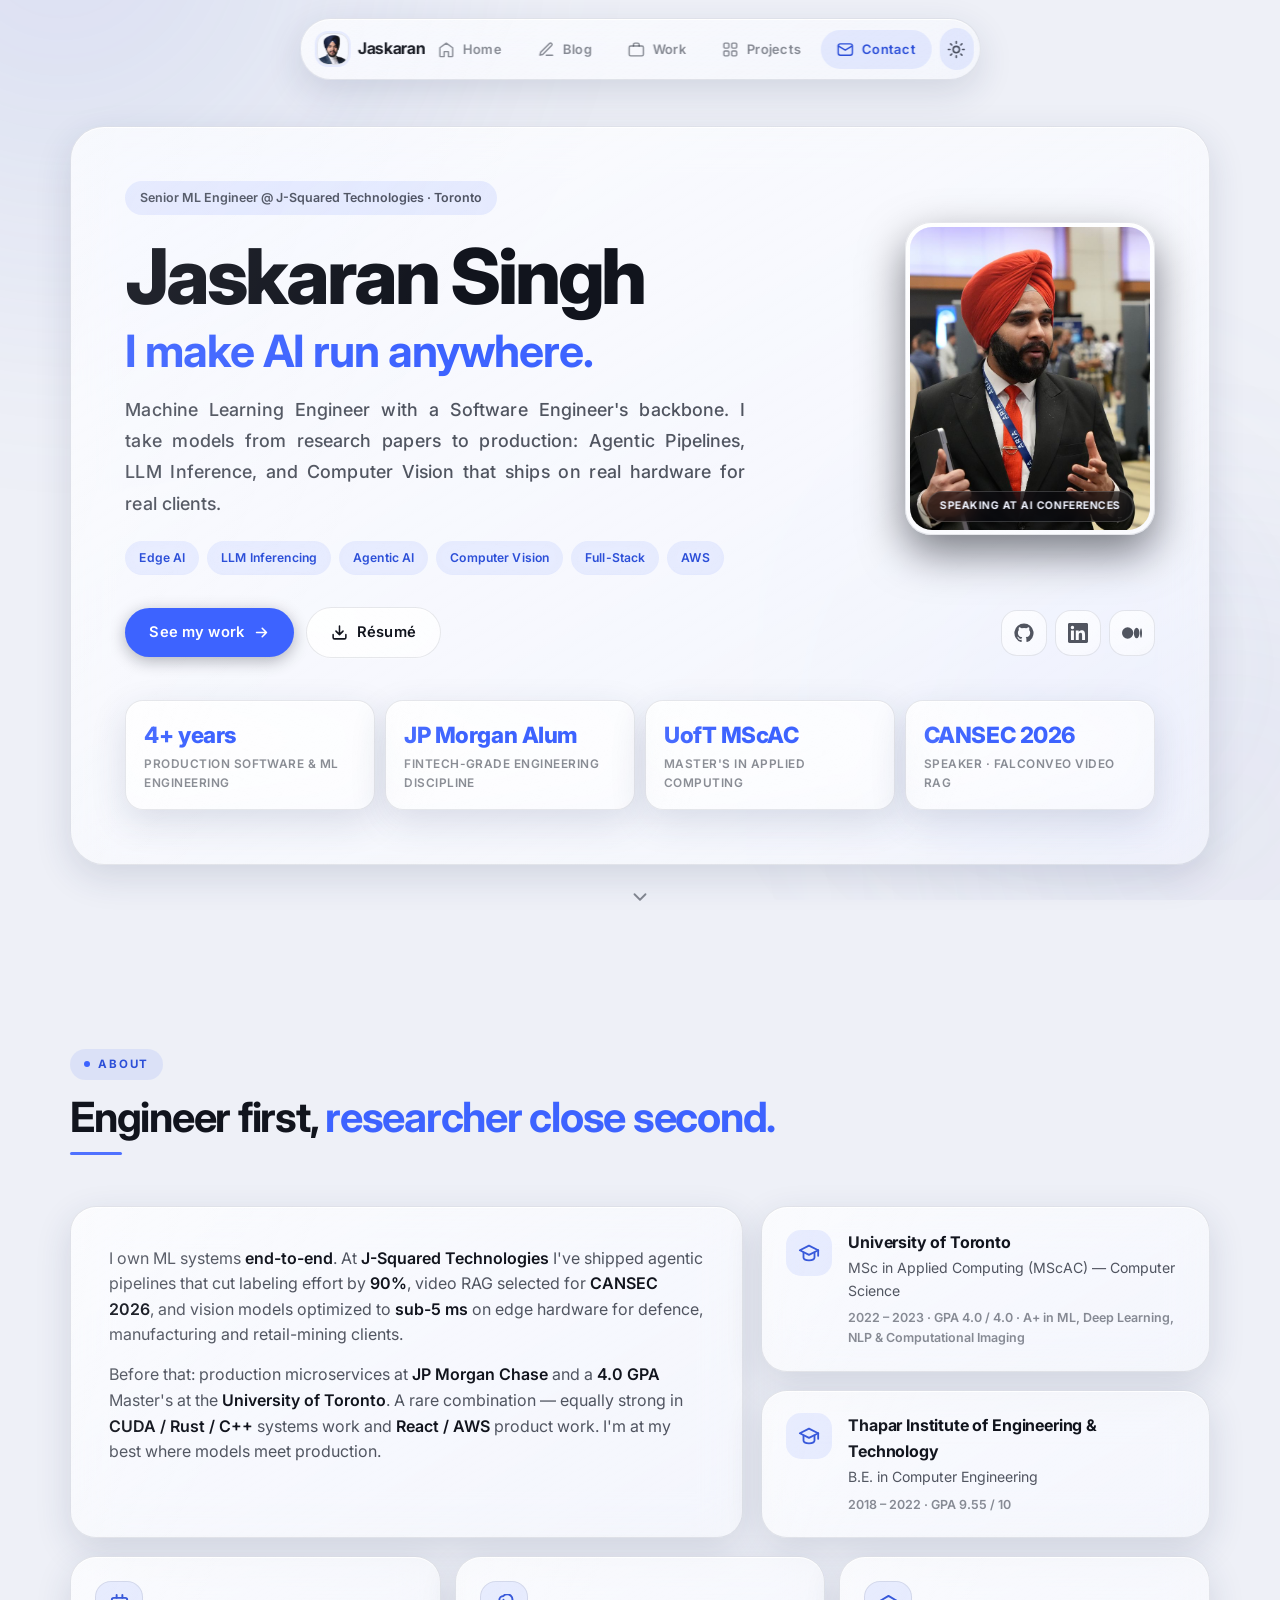
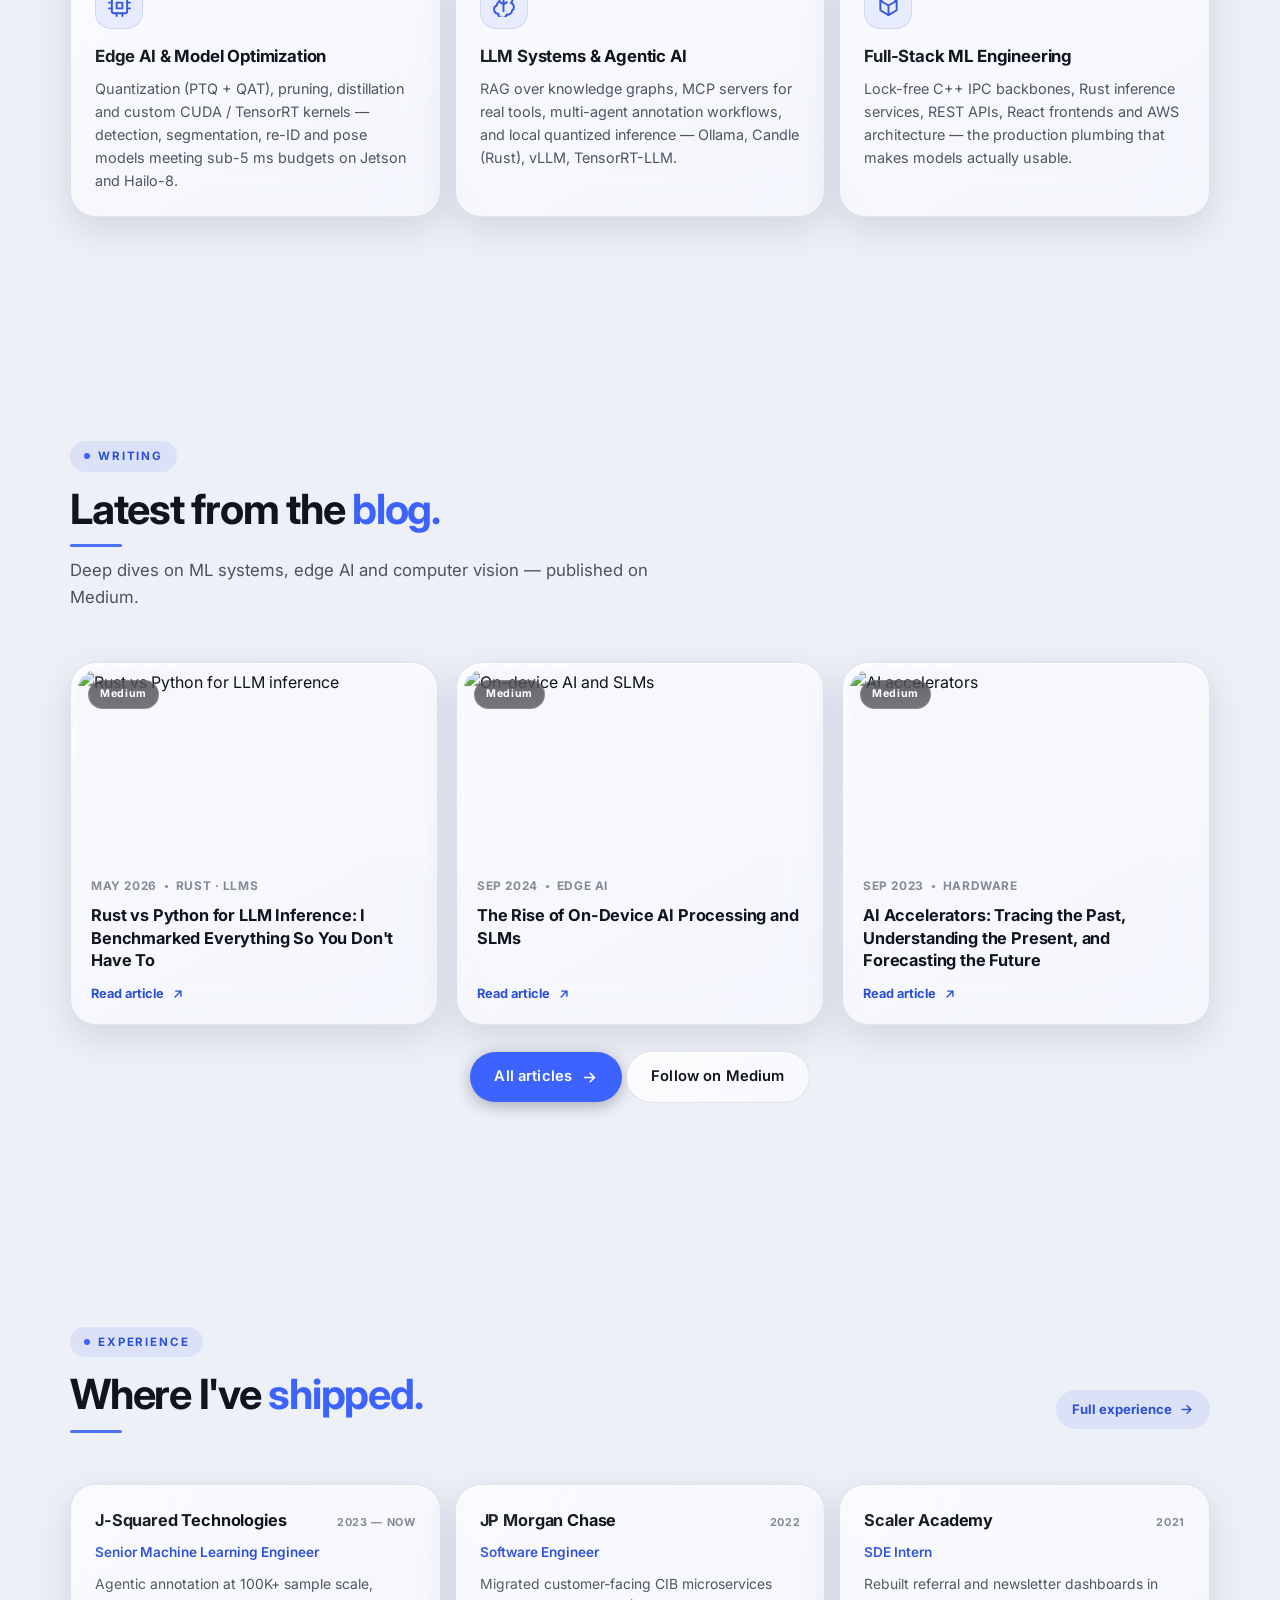
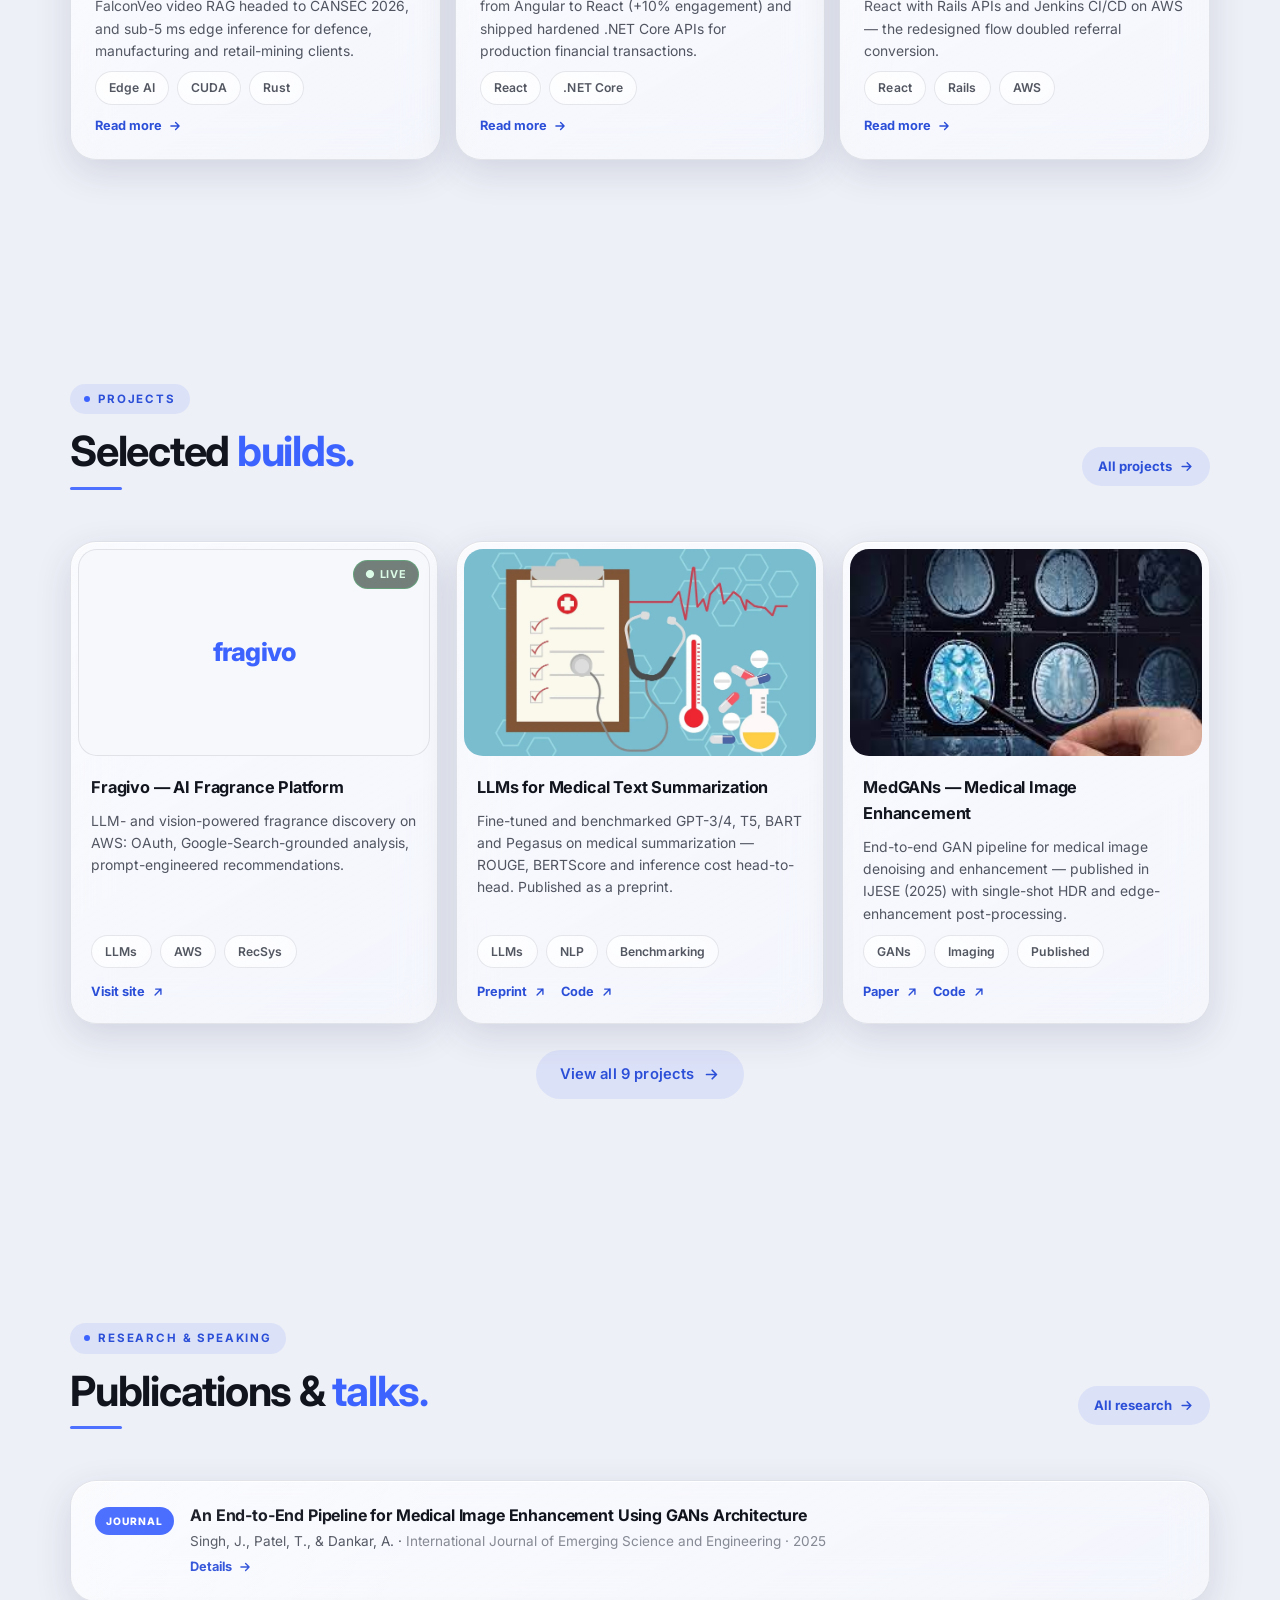
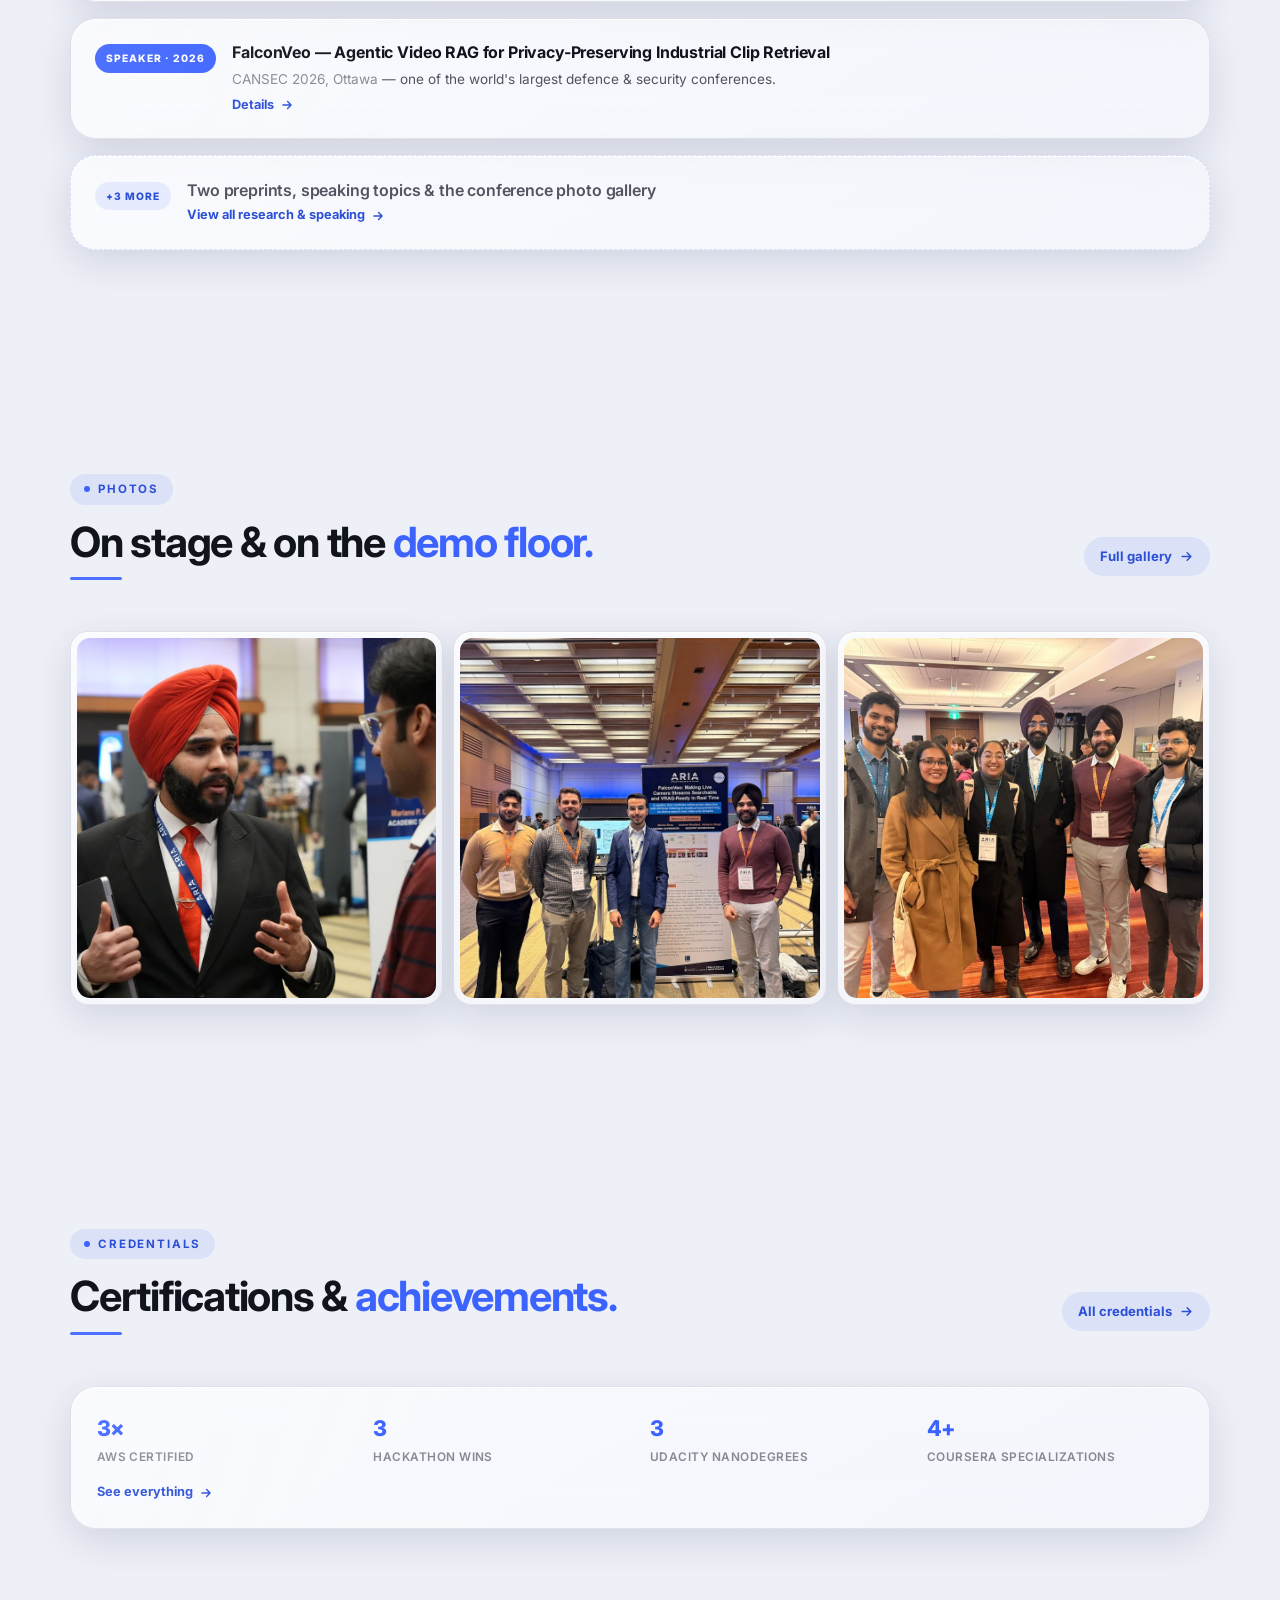
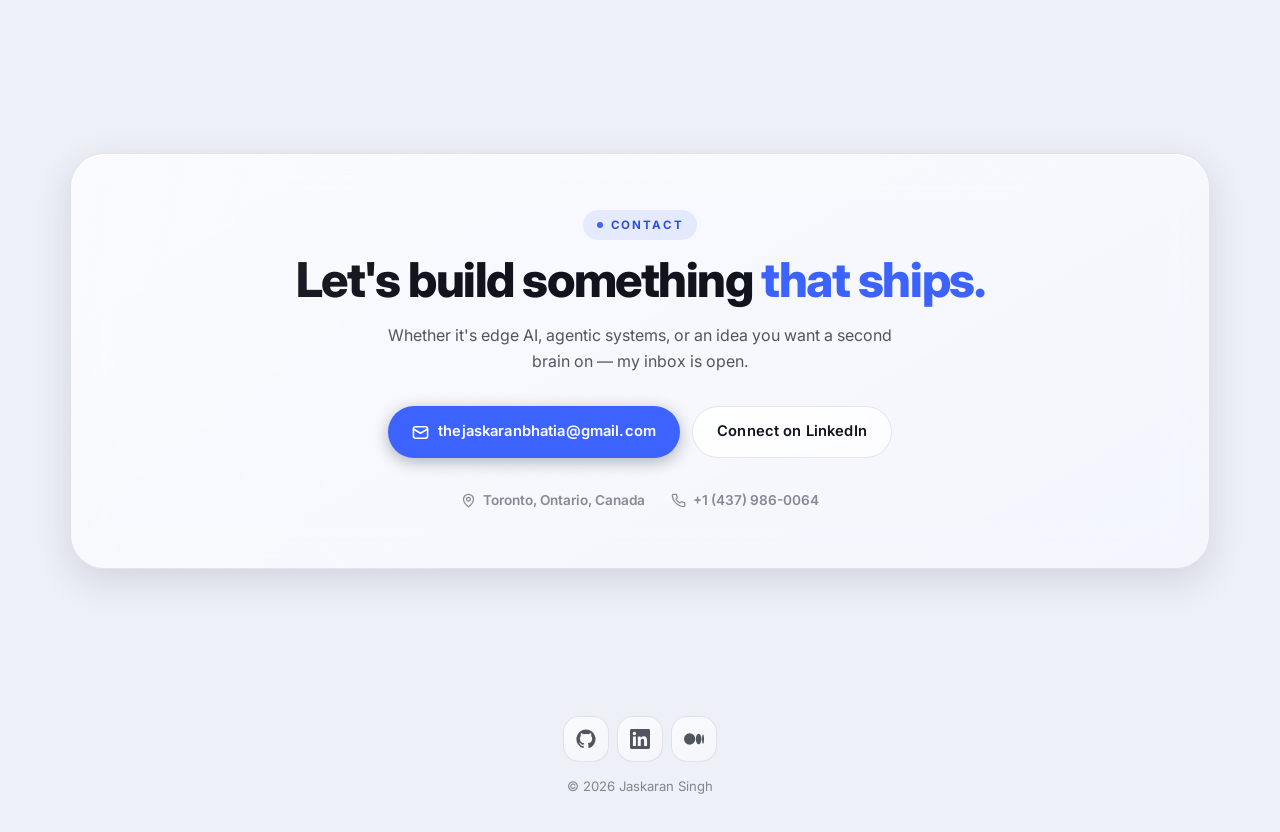
==== commit ffb14ef7: "New changes" ====
--- a/index.html
+++ b/index.html
@@ -37,6 +37,9 @@
     <div class="blob blob-b"></div>
     <div class="blob blob-c"></div>
   </div>
+
+  <!-- persistent 3D constellation, floats behind the whole page -->
+  <canvas id="hero-canvas" aria-hidden="true"></canvas>
 
   <!-- floating glass dock -->
   <nav class="dock glass" aria-label="Primary">
@@ -53,11 +56,11 @@
       <svg viewBox="0 0 24 24" fill="none" stroke="currentColor" stroke-width="2" stroke-linecap="round" stroke-linejoin="round"><path d="M12 20h9"/><path d="M16.5 3.5a2.1 2.1 0 0 1 3 3L7 19l-4 1 1-4Z"/></svg>
       <span>Blog</span>
     </a>
-    <a class="dock-link" href="#experience">
+    <a class="dock-link" href="/experience.html">
       <svg viewBox="0 0 24 24" fill="none" stroke="currentColor" stroke-width="2" stroke-linecap="round" stroke-linejoin="round"><rect x="2" y="7" width="20" height="14" rx="2"/><path d="M16 7V5a2 2 0 0 0-2-2h-4a2 2 0 0 0-2 2v2"/></svg>
       <span>Work</span>
     </a>
-    <a class="dock-link" href="#projects">
+    <a class="dock-link" href="/projects.html">
       <svg viewBox="0 0 24 24" fill="none" stroke="currentColor" stroke-width="2" stroke-linecap="round" stroke-linejoin="round"><rect x="3" y="3" width="7" height="7" rx="1.5"/><rect x="14" y="3" width="7" height="7" rx="1.5"/><rect x="3" y="14" width="7" height="7" rx="1.5"/><rect x="14" y="14" width="7" height="7" rx="1.5"/></svg>
       <span>Projects</span>
     </a>
@@ -76,8 +79,6 @@
 
     <!-- ================= HERO ================= -->
     <section class="hero">
-      <canvas id="hero-canvas" aria-hidden="true"></canvas>
-
       <div class="wrap">
         <div class="hero-card glass reveal in">
           <div class="hero-layout">
@@ -168,22 +169,16 @@
         <div class="about-grid">
           <div class="about-text-card glass reveal">
             <p>
-              I'm a Senior Machine Learning Engineer at <strong>J-Squared Technologies</strong>, where I take AI
-              from research papers to rugged hardware — designing agentic data-generation pipelines, building
-              privacy-preserving video RAG, and optimizing vision models until they hit single-digit-millisecond
-              budgets on NVIDIA Jetson and Hailo-8 for clients across the retail-mining, manufacturing and
-              defence sectors.
+              I own ML systems <strong>end-to-end</strong>. At <strong>J-Squared Technologies</strong> I've shipped
+              agentic pipelines that cut labeling effort by <strong>90%</strong>, video RAG selected for
+              <strong>CANSEC 2026</strong>, and vision models optimized to <strong>sub-5&nbsp;ms</strong> on edge
+              hardware for defence, manufacturing and retail-mining clients.
             </p>
             <p>
-              Before that I shipped customer-facing microservices at <strong>JP Morgan Chase</strong> and growth
-              tooling at <strong>Scaler</strong>, so I'm equally at home in React, .NET and Rails as I am in
-              CUDA and Rust. I did my master's in Applied Computing at the
-              <strong>University of Toronto</strong> with a perfect 4.0, and I write about ML systems on
-              <a class="grad-text" href="https://medium.com/@jaskaranbhatia" target="_blank" rel="noopener"><strong>Medium</strong></a>.
-            </p>
-            <p>
-              The thread through all of it: I like making powerful models <strong>small, fast and local</strong> —
-              and building the systems engineering around them that turns a demo into a product.
+              Before that: production microservices at <strong>JP Morgan Chase</strong> and a
+              <strong>4.0 GPA</strong> Master's at the <strong>University of Toronto</strong>. A rare combination —
+              equally strong in <strong>CUDA / Rust / C++</strong> systems work and <strong>React / AWS</strong>
+              product work. I'm at my best where models meet production.
             </p>
           </div>
 
@@ -306,87 +301,50 @@
     <!-- ================= EXPERIENCE ================= -->
     <section id="experience">
       <div class="wrap">
-        <div class="section-head reveal">
-          <span class="eyebrow">Experience</span>
-          <h2 class="section-title">Where I've <span class="grad-text">shipped.</span></h2>
-        </div>
-
-        <div class="timeline" data-stagger>
-          <article class="xp-card glass reveal">
-            <div class="xp-head">
-              <div>
-                <h3>J-Squared Technologies</h3>
-                <p class="role">Senior Machine Learning Engineer</p>
-              </div>
-              <span class="dates">May 2023 — Present</span>
-            </div>
-            <ul>
-              <li><strong>Agentic annotation at scale</strong> — combined diffusion models, Grounding DINO + SAM,
-                and LLM decision agents (Llama&nbsp;3.2-3B, Phi-3) into an autonomous generation-and-annotation
-                workflow: 100K+ samples produced, manual labeling cut by 90%.</li>
-              <li><strong>FalconVeo, agentic video RAG</strong> — on-device video search (CLIP + MS-TEMBA +
-                Qwen3.5-VL) for privacy-preserving industrial clip retrieval; presenting at
-                <strong>CANSEC 2026</strong>, one of the world's largest defence conferences.</li>
-              <li><strong>Sprint-summarization RAG</strong> — Notion ingestion via MCP, Neo4j knowledge-graph
-                reasoning, and GPT-OSS-20B served locally through Ollama (native MXFP4); cross-team reporting
-                went from 2+ hours to under 30 minutes.</li>
-              <li><strong>Vivado-MCP</strong> — internal MCP server exposing 67 Xilinx Vivado TCL tools to local
-                LLMs, powering AI-driven HDL, testbench and constraint generation for the FPGA team — fully
-                on-device.</li>
-              <li><strong>GPU kernel &amp; model optimization</strong> — PTQ + QAT, pruning, distillation and
-                custom CUDA / TensorRT kernels across detection, segmentation, re-ID and pose; sub-5&nbsp;ms
-                latency on Hailo-8 and Jetson for retail-mining, manufacturing and defence clients.</li>
-              <li><strong>Systems work</strong> — lock-free shared-memory ring buffer in C++ powering 4×
-                concurrent-stream vision inference on Jetson AGX at &lt;25&nbsp;ms end-to-end, and a
-                memory-optimized Rust LLM inference service (Candle + Actix-Web) with 2× faster cold starts
-                than Python baselines.</li>
-            </ul>
-            <div class="chip-row xp-chips">
-              <span class="chip">PyTorch</span><span class="chip">CUDA</span><span class="chip">TensorRT</span>
-              <span class="chip">Rust</span><span class="chip">C++</span><span class="chip">Ollama</span>
-              <span class="chip">MCP</span><span class="chip">Neo4j</span><span class="chip">Jetson · Hailo-8</span>
-            </div>
-          </article>
-
-          <article class="xp-card glass reveal">
-            <div class="xp-head">
-              <div>
-                <h3>JP Morgan Chase</h3>
-                <p class="role">Software Engineer</p>
-              </div>
-              <span class="dates">Jan 2022 — Aug 2022</span>
-            </div>
-            <ul>
-              <li>Migrated customer-facing CIB microservices from Angular to React (Hooks + Redux); A/B-tested
-                rollout drove +10% engagement and faster page loads, earning a team recognition award.</li>
-              <li>Designed and shipped .NET Core REST APIs for production financial transaction workflows,
-                hardened with rate limiting, URL escaping, CORS and CSRF protection.</li>
-            </ul>
-            <div class="chip-row xp-chips">
-              <span class="chip">React</span><span class="chip">Redux</span><span class="chip">.NET Core</span>
-              <span class="chip">Microservices</span>
-            </div>
-          </article>
-
-          <article class="xp-card glass reveal">
-            <div class="xp-head">
-              <div>
-                <h3>Scaler Academy</h3>
-                <p class="role">Software Development Engineer Intern</p>
-              </div>
-              <span class="dates">Jul 2021 — Dec 2021</span>
-            </div>
-            <ul>
-              <li>Rebuilt the referral and newsletter dashboards plus embeddable marketing widgets in React;
-                the redesigned referral flow doubled the conversion rate.</li>
-              <li>Built Rails REST APIs and ActiveRecord models for referral tracking and growth analytics,
-                with SQL migrations and Jenkins CI/CD on AWS.</li>
-            </ul>
-            <div class="chip-row xp-chips">
-              <span class="chip">React</span><span class="chip">Ruby on Rails</span><span class="chip">AWS</span>
-              <span class="chip">Jenkins</span>
-            </div>
-          </article>
+        <div class="section-head head-row reveal">
+          <div>
+            <span class="eyebrow">Experience</span>
+            <h2 class="section-title">Where I've <span class="grad-text">shipped.</span></h2>
+          </div>
+          <a class="head-link" href="/experience.html">Full experience <svg viewBox="0 0 24 24" fill="none" stroke="currentColor" stroke-width="2.4" stroke-linecap="round" stroke-linejoin="round"><path d="M5 12h14m-6-6 6 6-6 6"/></svg></a>
+        </div>
+
+        <div class="peek-grid" data-stagger>
+          <a class="peek-card glass reveal" href="/experience.html">
+            <div class="peek-top">
+              <h3>J-Squared Technologies</h3>
+              <span class="dates">2023 — Now</span>
+            </div>
+            <p class="role">Senior Machine Learning Engineer</p>
+            <p class="sum">Agentic annotation at 100K+ sample scale, FalconVeo video RAG headed to CANSEC 2026,
+              and sub-5&nbsp;ms edge inference for defence, manufacturing and retail-mining clients.</p>
+            <div class="chip-row"><span class="chip">Edge AI</span><span class="chip">CUDA</span><span class="chip">Rust</span></div>
+            <span class="peek-more">Read more <svg viewBox="0 0 24 24" fill="none" stroke="currentColor" stroke-width="2.4" stroke-linecap="round" stroke-linejoin="round"><path d="M5 12h14m-6-6 6 6-6 6"/></svg></span>
+          </a>
+
+          <a class="peek-card glass reveal" href="/experience.html">
+            <div class="peek-top">
+              <h3>JP Morgan Chase</h3>
+              <span class="dates">2022</span>
+            </div>
+            <p class="role">Software Engineer</p>
+            <p class="sum">Migrated customer-facing CIB microservices from Angular to React (+10% engagement) and
+              shipped hardened .NET Core APIs for production financial transactions.</p>
+            <div class="chip-row"><span class="chip">React</span><span class="chip">.NET Core</span></div>
+            <span class="peek-more">Read more <svg viewBox="0 0 24 24" fill="none" stroke="currentColor" stroke-width="2.4" stroke-linecap="round" stroke-linejoin="round"><path d="M5 12h14m-6-6 6 6-6 6"/></svg></span>
+          </a>
+
+          <a class="peek-card glass reveal" href="/experience.html">
+            <div class="peek-top">
+              <h3>Scaler Academy</h3>
+              <span class="dates">2021</span>
+            </div>
+            <p class="role">SDE Intern</p>
+            <p class="sum">Rebuilt referral and newsletter dashboards in React with Rails APIs and Jenkins CI/CD
+              on AWS — the redesigned flow doubled referral conversion.</p>
+            <div class="chip-row"><span class="chip">React</span><span class="chip">Rails</span><span class="chip">AWS</span></div>
+            <span class="peek-more">Read more <svg viewBox="0 0 24 24" fill="none" stroke="currentColor" stroke-width="2.4" stroke-linecap="round" stroke-linejoin="round"><path d="M5 12h14m-6-6 6 6-6 6"/></svg></span>
+          </a>
         </div>
       </div>
     </section>
@@ -394,15 +352,15 @@
     <!-- ================= PROJECTS ================= -->
     <section id="projects">
       <div class="wrap">
-        <div class="section-head reveal">
-          <span class="eyebrow">Projects</span>
-          <h2 class="section-title">Selected <span class="grad-text">builds.</span></h2>
-          <p class="section-sub">Research projects, production systems and the occasional hackathon artifact —
-            most with code on GitHub.</p>
+        <div class="section-head head-row reveal">
+          <div>
+            <span class="eyebrow">Projects</span>
+            <h2 class="section-title">Selected <span class="grad-text">builds.</span></h2>
+          </div>
+          <a class="head-link" href="/projects.html">All projects <svg viewBox="0 0 24 24" fill="none" stroke="currentColor" stroke-width="2.4" stroke-linecap="round" stroke-linejoin="round"><path d="M5 12h14m-6-6 6 6-6 6"/></svg></a>
         </div>
 
         <div class="proj-grid" data-stagger>
-
           <article class="proj-card glass reveal" data-tilt>
             <div class="proj-media proj-media-grad">
               <span class="wordmark">fragivo</span>
@@ -451,100 +409,10 @@
               </div>
             </div>
           </article>
-
-          <article class="proj-card glass reveal" data-tilt>
-            <div class="proj-media"><img src="/assets/images/project-4.png" alt="Active learning research paper classification" loading="lazy"></div>
-            <div class="proj-body">
-              <h3>Active Learning for Paper Classification</h3>
-              <p>Supervised + active + semi-supervised learning to classify mixed labeled/unlabeled research
-                papers with minimal annotation budget.</p>
-              <div class="chip-row"><span class="chip">Active Learning</span><span class="chip">NLP</span></div>
-              <div class="proj-links">
-                <a href="https://osf.io/8nvxy/" target="_blank" rel="noopener">Preprint
-                  <svg viewBox="0 0 24 24" fill="none" stroke="currentColor" stroke-width="2.4" stroke-linecap="round" stroke-linejoin="round"><path d="M7 17 17 7m0 0H8m9 0v9"/></svg></a>
-                <a href="https://github.com/jaskaranbhatia/Active-Learning-based-Research-Paper-Classification" target="_blank" rel="noopener">Code
-                  <svg viewBox="0 0 24 24" fill="none" stroke="currentColor" stroke-width="2.4" stroke-linecap="round" stroke-linejoin="round"><path d="M7 17 17 7m0 0H8m9 0v9"/></svg></a>
-              </div>
-            </div>
-          </article>
-
-          <article class="proj-card glass reveal" data-tilt>
-            <div class="proj-media"><img src="/assets/images/project-3.jpeg" alt="Cassava leaf disease prediction" loading="lazy"></div>
-            <div class="proj-body">
-              <h3>Cassava Leaf Disease Prediction</h3>
-              <p>Deep-learning classifier identifying viral diseases from cassava leaf photos — computer vision
-                for low-resource agriculture.</p>
-              <div class="chip-row"><span class="chip">CV</span><span class="chip">CNNs</span></div>
-              <div class="proj-links">
-                <a href="https://github.com/jaskaranbhatia/Cassava-Leaf-Disease-Prediction" target="_blank" rel="noopener">Code
-                  <svg viewBox="0 0 24 24" fill="none" stroke="currentColor" stroke-width="2.4" stroke-linecap="round" stroke-linejoin="round"><path d="M7 17 17 7m0 0H8m9 0v9"/></svg></a>
-              </div>
-            </div>
-          </article>
-
-          <article class="proj-card glass reveal" data-tilt>
-            <div class="proj-media"><img src="/assets/images/project-5.png" alt="Disaster response pipeline" loading="lazy"></div>
-            <div class="proj-body">
-              <h3>Disaster Response Pipeline</h3>
-              <p>Production-grade ETL + ML pipeline classifying real disaster messages in real time, served
-                behind an API.</p>
-              <div class="chip-row"><span class="chip">NLP</span><span class="chip">Data Engineering</span></div>
-              <div class="proj-links">
-                <a href="https://github.com/jaskaranbhatia/Disaster-Response-Pipelines" target="_blank" rel="noopener">Code
-                  <svg viewBox="0 0 24 24" fill="none" stroke="currentColor" stroke-width="2.4" stroke-linecap="round" stroke-linejoin="round"><path d="M7 17 17 7m0 0H8m9 0v9"/></svg></a>
-              </div>
-            </div>
-          </article>
-
-          <article class="proj-card glass reveal" data-tilt>
-            <div class="proj-media"><img src="/assets/images/project-8.png" alt="Plagiarism detection" loading="lazy"></div>
-            <div class="proj-body">
-              <h3>Plagiarism Detection</h3>
-              <p>Binary classifier scoring text similarity against source documents using containment and
-                LCS features, deployed on SageMaker.</p>
-              <div class="chip-row"><span class="chip">ML</span><span class="chip">SageMaker</span></div>
-              <div class="proj-links">
-                <a href="https://github.com/jaskaranbhatia/Plagiarism_Detection_ML" target="_blank" rel="noopener">Code
-                  <svg viewBox="0 0 24 24" fill="none" stroke="currentColor" stroke-width="2.4" stroke-linecap="round" stroke-linejoin="round"><path d="M7 17 17 7m0 0H8m9 0v9"/></svg></a>
-              </div>
-            </div>
-          </article>
-
-          <article class="proj-card glass reveal" data-tilt>
-            <div class="proj-media"><img src="/assets/images/project-12.png" alt="Recommendation engine" loading="lazy"></div>
-            <div class="proj-body">
-              <h3>Recommendation Engine</h3>
-              <p>Rank-based, collaborative-filtering and SVD recommenders built on IBM Watson Studio
-                interaction data.</p>
-              <div class="chip-row"><span class="chip">RecSys</span><span class="chip">SVD</span></div>
-              <div class="proj-links">
-                <a href="https://github.com/jaskaranbhatia/Recommendation-Engine" target="_blank" rel="noopener">Code
-                  <svg viewBox="0 0 24 24" fill="none" stroke="currentColor" stroke-width="2.4" stroke-linecap="round" stroke-linejoin="round"><path d="M7 17 17 7m0 0H8m9 0v9"/></svg></a>
-              </div>
-            </div>
-          </article>
-
-          <article class="proj-card glass reveal" data-tilt>
-            <div class="proj-media"><img src="/assets/images/project-7.jpg" alt="Hate speech detection" loading="lazy"></div>
-            <div class="proj-body">
-              <h3>Hate Speech Detection</h3>
-              <p>NLP classifier flagging racist and hateful tweets — text preprocessing, embeddings and
-                supervised classification on real Twitter data.</p>
-              <div class="chip-row"><span class="chip">NLP</span><span class="chip">Classification</span></div>
-              <div class="proj-links">
-                <a href="https://github.com/jaskaranbhatia/Twitter-Racist-Tweets-Classifier" target="_blank" rel="noopener">Code
-                  <svg viewBox="0 0 24 24" fill="none" stroke="currentColor" stroke-width="2.4" stroke-linecap="round" stroke-linejoin="round"><path d="M7 17 17 7m0 0H8m9 0v9"/></svg></a>
-              </div>
-            </div>
-          </article>
-
         </div>
 
         <div class="proj-more reveal">
-          <a class="btn btn-tonal" href="https://github.com/jaskaranbhatia?tab=repositories" target="_blank" rel="noopener">
-            58 more repositories on GitHub
-            <svg viewBox="0 0 24 24" fill="none" stroke="currentColor" stroke-width="2.2" stroke-linecap="round" stroke-linejoin="round"><path d="M7 17 17 7m0 0H8m9 0v9"/></svg>
-          </a>
+          <a class="btn btn-tonal" href="/projects.html">View all 9 projects <svg viewBox="0 0 24 24" fill="none" stroke="currentColor" stroke-width="2.4" stroke-linecap="round" stroke-linejoin="round"><path d="M5 12h14m-6-6 6 6-6 6"/></svg></a>
         </div>
       </div>
     </section>
@@ -552,80 +420,41 @@
     <!-- ================= PUBLICATIONS ================= -->
     <section id="publications">
       <div class="wrap">
-        <div class="section-head reveal">
-          <span class="eyebrow">Research &amp; Speaking</span>
-          <h2 class="section-title">Publications, preprints &amp; <span class="grad-text">talks.</span></h2>
+        <div class="section-head head-row reveal">
+          <div>
+            <span class="eyebrow">Research &amp; Speaking</span>
+            <h2 class="section-title">Publications &amp; <span class="grad-text">talks.</span></h2>
+          </div>
+          <a class="head-link" href="/research.html">All research <svg viewBox="0 0 24 24" fill="none" stroke="currentColor" stroke-width="2.4" stroke-linecap="round" stroke-linejoin="round"><path d="M5 12h14m-6-6 6 6-6 6"/></svg></a>
         </div>
 
         <div class="pub-list" data-stagger>
-          <article class="pub-card glass reveal">
+          <a class="pub-card glass reveal" href="/research.html">
             <span class="pub-badge">Journal</span>
             <div>
               <h3>An End-to-End Pipeline for Medical Image Enhancement Using GANs Architecture</h3>
               <p class="venue">Singh, J., Patel, T., &amp; Dankar, A. ·
-                <em>International Journal of Emerging Science and Engineering, Vol. 13(3), pp. 32–39 · 2025</em></p>
-              <div class="pub-links">
-                <a href="https://doi.org/10.35940/ijese.E7430.13030225" target="_blank" rel="noopener">DOI
-                  <svg viewBox="0 0 24 24" fill="none" stroke="currentColor" stroke-width="2.4" stroke-linecap="round" stroke-linejoin="round"><path d="M7 17 17 7m0 0H8m9 0v9"/></svg></a>
-                <a href="https://github.com/jaskaranbhatia/MedGANs" target="_blank" rel="noopener">GitHub
-                  <svg viewBox="0 0 24 24" fill="none" stroke="currentColor" stroke-width="2.4" stroke-linecap="round" stroke-linejoin="round"><path d="M7 17 17 7m0 0H8m9 0v9"/></svg></a>
-              </div>
-            </div>
-          </article>
-
-          <article class="pub-card glass reveal">
-            <span class="pub-badge alt">Preprint</span>
-            <div>
-              <h3>Performance Analysis of LLMs for Medical Text Summarization</h3>
-              <p class="venue"><em>OSF Preprints</em> — GPT-3/4, T5, BART and Pegasus compared on quality
-                (ROUGE / BERTScore) and inference cost.</p>
-              <div class="pub-links">
-                <a href="https://osf.io/kn5f2/" target="_blank" rel="noopener">OSF
-                  <svg viewBox="0 0 24 24" fill="none" stroke="currentColor" stroke-width="2.4" stroke-linecap="round" stroke-linejoin="round"><path d="M7 17 17 7m0 0H8m9 0v9"/></svg></a>
-                <a href="https://github.com/jaskaranbhatia/Medical_Text_Summarization_using_LLMs" target="_blank" rel="noopener">GitHub
-                  <svg viewBox="0 0 24 24" fill="none" stroke="currentColor" stroke-width="2.4" stroke-linecap="round" stroke-linejoin="round"><path d="M7 17 17 7m0 0H8m9 0v9"/></svg></a>
-              </div>
-            </div>
-          </article>
-
-          <article class="pub-card glass reveal">
-            <span class="pub-badge alt">Preprint</span>
-            <div>
-              <h3>Empirical Study of Supervised &amp; Active Learning for Classifying Research Papers</h3>
-              <p class="venue"><em>OSF Preprints</em> — conventional ML combined with active and semi-supervised
-                learning for efficient classification of partially-labeled corpora.</p>
-              <div class="pub-links">
-                <a href="https://osf.io/8nvxy/" target="_blank" rel="noopener">OSF
-                  <svg viewBox="0 0 24 24" fill="none" stroke="currentColor" stroke-width="2.4" stroke-linecap="round" stroke-linejoin="round"><path d="M7 17 17 7m0 0H8m9 0v9"/></svg></a>
-                <a href="https://github.com/jaskaranbhatia/Active-Learning-based-Research-Paper-Classification" target="_blank" rel="noopener">GitHub
-                  <svg viewBox="0 0 24 24" fill="none" stroke="currentColor" stroke-width="2.4" stroke-linecap="round" stroke-linejoin="round"><path d="M7 17 17 7m0 0H8m9 0v9"/></svg></a>
-              </div>
-            </div>
-          </article>
-
-          <article class="pub-card glass reveal">
+                <em>International Journal of Emerging Science and Engineering · 2025</em></p>
+              <span class="peek-more">Details <svg viewBox="0 0 24 24" fill="none" stroke="currentColor" stroke-width="2.4" stroke-linecap="round" stroke-linejoin="round"><path d="M5 12h14m-6-6 6 6-6 6"/></svg></span>
+            </div>
+          </a>
+
+          <a class="pub-card glass reveal" href="/research.html">
             <span class="pub-badge">Speaker · 2026</span>
             <div>
               <h3>FalconVeo — Agentic Video RAG for Privacy-Preserving Industrial Clip Retrieval</h3>
-              <p class="venue"><em>CANSEC 2026, Ottawa</em> — presenting J-Squared's on-device video search
-                system (CLIP + MS-TEMBA + Qwen3.5-VL) at one of the world's largest defence &amp; security
-                conferences.</p>
-            </div>
-          </article>
-
-          <article class="pub-card glass reveal">
-            <span class="pub-badge alt">Speaking</span>
+              <p class="venue"><em>CANSEC 2026, Ottawa</em> — one of the world's largest defence &amp; security conferences.</p>
+              <span class="peek-more">Details <svg viewBox="0 0 24 24" fill="none" stroke="currentColor" stroke-width="2.4" stroke-linecap="round" stroke-linejoin="round"><path d="M5 12h14m-6-6 6 6-6 6"/></svg></span>
+            </div>
+          </a>
+
+          <a class="pub-card glass reveal more-stub" href="/research.html">
+            <span class="pub-badge alt">+3 more</span>
             <div>
-              <h3>Topics I speak and write about</h3>
-              <p class="venue">Edge AI deployment in the real world · LLM inference optimization — quantization,
-                pruning, distillation and custom CUDA/TensorRT kernels · on-device agents and privacy-preserving
-                RAG · Rust vs Python for ML serving.</p>
-              <div class="pub-links">
-                <a href="mailto:thejaskaranbhatia@gmail.com?subject=Speaking%20invitation">Invite me to speak
-                  <svg viewBox="0 0 24 24" fill="none" stroke="currentColor" stroke-width="2.4" stroke-linecap="round" stroke-linejoin="round"><path d="M7 17 17 7m0 0H8m9 0v9"/></svg></a>
-              </div>
-            </div>
-          </article>
+              <h3>Two preprints, speaking topics &amp; the conference photo gallery</h3>
+              <span class="peek-more">View all research &amp; speaking <svg viewBox="0 0 24 24" fill="none" stroke="currentColor" stroke-width="2.4" stroke-linecap="round" stroke-linejoin="round"><path d="M5 12h14m-6-6 6 6-6 6"/></svg></span>
+            </div>
+          </a>
         </div>
       </div>
     </section>
@@ -633,31 +462,24 @@
     <!-- ================= PHOTOS ================= -->
     <section id="photos">
       <div class="wrap">
-        <div class="section-head reveal">
-          <span class="eyebrow">Photos</span>
-          <h2 class="section-title">On stage &amp; on the <span class="grad-text">demo floor.</span></h2>
-          <p class="section-sub">Moments from conferences and showcases — presenting Edge AI and LLM work.</p>
-        </div>
-
-        <div class="gallery" data-stagger>
-          <figure class="gallery-item glass reveal">
+        <div class="section-head head-row reveal">
+          <div>
+            <span class="eyebrow">Photos</span>
+            <h2 class="section-title">On stage &amp; on the <span class="grad-text">demo floor.</span></h2>
+          </div>
+          <a class="head-link" href="/research.html#photos">Full gallery <svg viewBox="0 0 24 24" fill="none" stroke="currentColor" stroke-width="2.4" stroke-linecap="round" stroke-linejoin="round"><path d="M5 12h14m-6-6 6 6-6 6"/></svg></a>
+        </div>
+
+        <div class="photo-strip" data-stagger>
+          <a class="gallery-item glass reveal" href="/research.html#photos">
             <img src="/assets/images/conference1.jpeg" alt="Jaskaran presenting at a conference" loading="lazy">
-          </figure>
-          <figure class="gallery-item glass reveal">
-            <img src="/assets/images/conference4.jpg" alt="Jaskaran speaking with attendees at a conference" loading="lazy">
-          </figure>
-          <figure class="gallery-item glass reveal">
+          </a>
+          <a class="gallery-item glass reveal" href="/research.html#photos">
+            <img src="/assets/images/conference4.jpg" alt="Jaskaran speaking with attendees" loading="lazy">
+          </a>
+          <a class="gallery-item glass reveal" href="/research.html#photos">
             <img src="/assets/images/conference3.jpg" alt="Jaskaran demoing at a conference booth" loading="lazy">
-          </figure>
-          <figure class="gallery-item glass reveal">
-            <img src="/assets/images/conference5.JPG" alt="Jaskaran presenting his work" loading="lazy">
-          </figure>
-          <figure class="gallery-item glass reveal">
-            <img src="/assets/images/conference2.jpeg" alt="Jaskaran in discussion at a conference" loading="lazy">
-          </figure>
-          <figure class="gallery-item glass reveal">
-            <img src="/assets/images/conference6.jpg" alt="Jaskaran at a conference showcase" loading="lazy">
-          </figure>
+          </a>
         </div>
       </div>
     </section>
@@ -665,69 +487,23 @@
     <!-- ================= ACHIEVEMENTS ================= -->
     <section id="achievements">
       <div class="wrap">
-        <div class="section-head reveal">
-          <span class="eyebrow">Credentials</span>
-          <h2 class="section-title">Certifications &amp; <span class="grad-text">achievements.</span></h2>
-        </div>
-
-        <div class="ach-grid" data-stagger>
-          <div class="ach-card glass reveal">
-            <div class="a-head">
-              <div class="a-icon">
-                <svg viewBox="0 0 24 24" fill="none" stroke="currentColor" stroke-width="2" stroke-linecap="round" stroke-linejoin="round"><circle cx="12" cy="8" r="6"/><path d="M15.5 13 17 22l-5-3-5 3 1.5-9"/></svg>
-              </div>
-              <h3>AWS Certified ×3</h3>
-            </div>
-            <ul>
-              <li><strong>Machine Learning Engineer</strong></li>
-              <li><strong>AI Practitioner</strong></li>
-              <li><strong>Cloud Practitioner</strong></li>
-            </ul>
-          </div>
-
-          <div class="ach-card glass reveal">
-            <div class="a-head">
-              <div class="a-icon">
-                <svg viewBox="0 0 24 24" fill="none" stroke="currentColor" stroke-width="2" stroke-linecap="round" stroke-linejoin="round"><path d="M8 21h8m-4-4v4M6 3h12v7a6 6 0 0 1-12 0V3Z"/><path d="M6 6H3a2 2 0 0 0 0 4h3m12-4h3a2 2 0 0 1 0 4h-3"/></svg>
-              </div>
-              <h3>Hackathon Wins</h3>
-            </div>
-            <ul>
-              <li><strong>Code For Good</strong> — JP Morgan · Winner</li>
-              <li><strong>Smart India Hackathon</strong> — Runner-up</li>
-              <li><strong>Startup Punjab Hackathon</strong> — Winner</li>
-            </ul>
-          </div>
-
-          <div class="ach-card glass reveal">
-            <div class="a-head">
-              <div class="a-icon">
-                <svg viewBox="0 0 24 24" fill="none" stroke="currentColor" stroke-width="2" stroke-linecap="round" stroke-linejoin="round"><path d="M4 19.5A2.5 2.5 0 0 1 6.5 17H20V2H6.5A2.5 2.5 0 0 0 4 4.5v15Z"/><path d="M4 19.5A2.5 2.5 0 0 0 6.5 22H20v-5"/></svg>
-              </div>
-              <h3>Udacity Nanodegrees</h3>
-            </div>
-            <ul>
-              <li><strong>Machine Learning Engineer</strong></li>
-              <li><strong>Data Scientist</strong></li>
-              <li><strong>Machine Learning with TensorFlow</strong></li>
-            </ul>
-          </div>
-
-          <div class="ach-card glass reveal">
-            <div class="a-head">
-              <div class="a-icon">
-                <svg viewBox="0 0 24 24" fill="none" stroke="currentColor" stroke-width="2" stroke-linecap="round" stroke-linejoin="round"><circle cx="12" cy="12" r="10"/><path d="M12 6v6l4 2"/></svg>
-              </div>
-              <h3>Coursera Specializations</h3>
-            </div>
-            <ul>
-              <li><strong>Deep Learning with PyTorch</strong> — IBM</li>
-              <li><strong>AI in Marketing &amp; Finance</strong> — UPenn</li>
-              <li><strong>NLP</strong> — DeepLearning.AI</li>
-              <li><strong>Algorithmic Toolbox</strong> — UC San Diego</li>
-            </ul>
-          </div>
-        </div>
+        <div class="section-head head-row reveal">
+          <div>
+            <span class="eyebrow">Credentials</span>
+            <h2 class="section-title">Certifications &amp; <span class="grad-text">achievements.</span></h2>
+          </div>
+          <a class="head-link" href="/experience.html#achievements">All credentials <svg viewBox="0 0 24 24" fill="none" stroke="currentColor" stroke-width="2.4" stroke-linecap="round" stroke-linejoin="round"><path d="M5 12h14m-6-6 6 6-6 6"/></svg></a>
+        </div>
+
+        <a class="ach-mini-card glass reveal" href="/experience.html#achievements">
+          <div class="ach-mini">
+            <div class="item"><div class="big">3×</div><div class="small">AWS Certified</div></div>
+            <div class="item"><div class="big">3</div><div class="small">Hackathon wins</div></div>
+            <div class="item"><div class="big">3</div><div class="small">Udacity Nanodegrees</div></div>
+            <div class="item"><div class="big">4+</div><div class="small">Coursera Specializations</div></div>
+          </div>
+          <span class="peek-more">See everything <svg viewBox="0 0 24 24" fill="none" stroke="currentColor" stroke-width="2.4" stroke-linecap="round" stroke-linejoin="round"><path d="M5 12h14m-6-6 6 6-6 6"/></svg></span>
+        </a>
       </div>
     </section>
 
--- a/assets/css/main.css
+++ b/assets/css/main.css
@@ -25,6 +25,7 @@
   --on-accent: #061024;
   --tonal: rgba(124, 156, 255, 0.14);
   --tonal-ink: #aebfff;
+  --card-solid: #12151f;
 
   /* motion — Material 3 emphasized easing */
   --ease: cubic-bezier(0.2, 0, 0, 1);
@@ -62,6 +63,7 @@
   --on-accent: #ffffff;
   --tonal: rgba(61, 99, 255, 0.1);
   --tonal-ink: #2c4fd8;
+  --card-solid: #fafbfe;
 }
 
 /* ---------- Reset ---------- */
@@ -70,6 +72,7 @@
 *::after { box-sizing: border-box; margin: 0; padding: 0; }
 
 html {
+  overflow-x: clip;
   scroll-behavior: smooth;
   scroll-padding-top: calc(var(--dock-h) + 24px);
   -webkit-text-size-adjust: 100%;
@@ -303,6 +306,21 @@
   line-height: 1.12;
 }
 
+.section-title::after {
+  /* draws in when the section header reveals */
+  content: "";
+  display: block;
+  width: 0;
+  height: 3px;
+  margin-top: 12px;
+  border-radius: 2px;
+  background: var(--accent);
+  opacity: 0.9;
+  transition: width 0.8s var(--ease) 0.15s;
+}
+
+.section-head.in .section-title::after { width: 52px; }
+
 .section-sub {
   margin-top: 10px;
   max-width: 56ch;
@@ -393,18 +411,38 @@
   min-height: 100svh;
   display: flex;
   align-items: center;
-  padding-block: clamp(6rem, 14vh, 8rem) clamp(4rem, 10vh, 6rem);
+  padding-block: max(1.5rem, env(safe-area-inset-top)) clamp(3rem, 8vh, 6rem);
+}
+
+@media (min-width: 900px) {
+  /* desktop dock floats at the top — clear it */
+  .hero { padding-top: clamp(6rem, 14vh, 8rem); }
 }
 
 #hero-canvas {
-  position: absolute;
+  /* covers the viewport (no letterbox bands), while the vignette mask
+     shapes the visible constellation into a centered, contained object */
+  position: fixed;
   inset: 0;
   z-index: -1;
+  width: 100%;
+  height: 100%;
   opacity: 0;
+  pointer-events: none;
   transition: opacity 1.4s var(--ease);
-}
-
-#hero-canvas.ready { opacity: 1; }
+  -webkit-mask-image: radial-gradient(58% 52% at 50% 48%, black 36%, transparent 72%);
+  mask-image: radial-gradient(58% 52% at 50% 48%, black 36%, transparent 72%);
+}
+
+#hero-canvas.ready { opacity: 0.95; }
+
+@media (max-width: 899px) {
+  #hero-canvas {
+    -webkit-mask-image: radial-gradient(80% 48% at 50% 46%, black 38%, transparent 75%);
+    mask-image: radial-gradient(80% 48% at 50% 46%, black 38%, transparent 75%);
+  }
+  #hero-canvas.ready { opacity: 0.8; }
+}
 
 .hero-card {
   padding: clamp(1.6rem, 5vw, 3.4rem);
@@ -1262,6 +1300,268 @@
 
 .article-cta .btn svg { width: 17px; height: 17px; }
 
+
+
+/* ---------- Sub-pages & home peeks ---------- */
+.subpage { padding-top: clamp(3.5rem, 9vh, 5.5rem); }
+
+@media (min-width: 900px) {
+  .subpage { padding-top: clamp(4.5rem, 10vh, 6rem); }
+}
+
+.head-row {
+  display: flex;
+  align-items: flex-end;
+  justify-content: space-between;
+  gap: 16px;
+}
+
+.head-link {
+  flex: none;
+  display: inline-flex;
+  align-items: center;
+  gap: 7px;
+  padding: 9px 16px;
+  margin-bottom: 4px;
+  border-radius: 999px;
+  font-size: 0.82rem;
+  font-weight: 700;
+  color: var(--tonal-ink);
+  background: var(--tonal);
+  transition: transform var(--t-fast) var(--ease-spring);
+  white-space: nowrap;
+}
+
+.head-link:hover { transform: translateY(-2px); }
+.head-link svg { width: 15px; height: 15px; }
+
+.peek-grid { display: grid; gap: 14px; }
+
+@media (min-width: 760px) { .peek-grid { grid-template-columns: repeat(3, 1fr); } }
+
+.peek-card {
+  display: flex;
+  flex-direction: column;
+  gap: 9px;
+  padding: 1.4rem 1.5rem;
+  transition: transform var(--t-med) var(--ease), box-shadow var(--t-med) var(--ease);
+}
+
+.peek-card:hover {
+  transform: translateY(-6px);
+  box-shadow: 0 20px 46px rgba(2, 4, 12, 0.55), inset 0 1px 0 var(--glass-highlight);
+}
+
+.peek-top {
+  display: flex;
+  align-items: baseline;
+  justify-content: space-between;
+  gap: 10px;
+}
+
+.peek-card h3 { font-size: 1.02rem; font-weight: 700; letter-spacing: -0.01em; }
+
+.peek-card .dates {
+  flex: none;
+  font-size: 0.68rem;
+  font-weight: 700;
+  letter-spacing: 0.06em;
+  text-transform: uppercase;
+  color: var(--ink-3);
+}
+
+.peek-card .role { color: var(--tonal-ink); font-weight: 600; font-size: 0.85rem; }
+.peek-card .sum { color: var(--ink-2); font-size: 0.87rem; flex: 1; }
+
+.peek-more {
+  display: inline-flex;
+  align-items: center;
+  gap: 6px;
+  margin-top: 2px;
+  font-size: 0.8rem;
+  font-weight: 700;
+  color: var(--tonal-ink);
+}
+
+.peek-more svg {
+  width: 14px; height: 14px;
+  transition: transform var(--t-fast) var(--ease);
+}
+
+.peek-card:hover .peek-more svg { transform: translateX(3px); }
+
+/* photo strip peek */
+.photo-strip {
+  display: grid;
+  grid-template-columns: repeat(3, 1fr);
+  gap: 10px;
+}
+
+.photo-strip .gallery-item { margin: 0; }
+
+.photo-strip .gallery-item img {
+  aspect-ratio: 1;
+  object-fit: cover;
+  width: 100%;
+}
+
+/* credentials mini peek */
+.ach-mini-card {
+  display: block;
+  padding: 1.5rem 1.6rem;
+  transition: transform var(--t-med) var(--ease), box-shadow var(--t-med) var(--ease);
+}
+
+.ach-mini-card:hover {
+  transform: translateY(-6px);
+  box-shadow: 0 20px 46px rgba(2, 4, 12, 0.55), inset 0 1px 0 var(--glass-highlight);
+}
+
+.ach-mini {
+  display: grid;
+  grid-template-columns: repeat(2, 1fr);
+  gap: 16px 20px;
+}
+
+@media (min-width: 760px) { .ach-mini { grid-template-columns: repeat(4, 1fr); } }
+
+.ach-mini .item .big {
+  font-size: clamp(1.1rem, 3.2vw, 1.35rem);
+  font-weight: 800;
+  letter-spacing: -0.02em;
+  color: var(--accent);
+}
+
+.ach-mini .item .small {
+  font-size: 0.74rem;
+  font-weight: 600;
+  letter-spacing: 0.04em;
+  text-transform: uppercase;
+  color: var(--ink-3);
+  margin-top: 2px;
+}
+
+.ach-mini-card .peek-more { margin-top: 16px; }
+
+/* "there's more behind this" stub card */
+.more-stub {
+  border-style: dashed;
+  border-color: rgba(138, 163, 255, 0.3);
+  opacity: 0.88;
+}
+
+.more-stub::before { display: none; }
+.more-stub h3 { color: var(--ink-2); font-weight: 600; }
+.more-stub:hover { opacity: 1; transform: translateX(6px); }
+
+@media (max-width: 540px) {
+  .head-row { flex-direction: column; align-items: flex-start; gap: 10px; }
+}
+
+/* ============================================================
+   Mobile performance & density (< 900px)
+   ============================================================ */
+@media (max-width: 899px) {
+  /* Solid card surfaces: per-card backdrop blur is the #1 source of
+     scroll jank on phones. The background is near-solid anyway. */
+  .glass,
+  .btn-glass,
+  .icon-btn,
+  .chip {
+    -webkit-backdrop-filter: none;
+    backdrop-filter: none;
+    background: var(--card-solid);
+  }
+
+  /* The floating dock keeps true glass — one small fixed element is cheap
+     and it sells the design language. */
+  .dock {
+    -webkit-backdrop-filter: blur(18px) saturate(170%);
+    backdrop-filter: blur(18px) saturate(170%);
+    background: var(--glass);
+  }
+
+  .chip-tonal { background: var(--tonal); }
+  .theme-btn { background: var(--tonal); }
+  .dock-link.active { background: var(--tonal); }
+
+  /* Static ambience — animating 65vmax blurred blobs costs real GPU time */
+  .ambient .blob { animation: none; filter: blur(70px); }
+  .ambient::after { opacity: 0.35; }
+
+  /* Snappier, earlier reveals so content never "pops in" mid-scroll */
+  .reveal {
+    transform: translateY(14px);
+    transition-duration: 420ms;
+  }
+
+  /* Tighter rhythm */
+  section { padding-block: clamp(3.2rem, 9vw, 5rem); }
+  .section-sub { font-size: 0.92rem; }
+}
+
+/* ---------- Mobile text clamping ("Show more") ---------- */
+.clamp-toggle {
+  display: none;
+  align-items: center;
+  gap: 6px;
+  margin-top: 12px;
+  padding: 8px 16px;
+  border-radius: 999px;
+  font-size: 0.78rem;
+  font-weight: 700;
+  color: var(--tonal-ink);
+  background: var(--tonal);
+}
+
+@media (max-width: 759px) {
+  [data-clamp].clamped {
+    position: relative;
+    overflow: hidden;
+    max-height: var(--clamp-h, 12.5em);
+  }
+
+  [data-clamp].clamped::after {
+    content: "";
+    position: absolute;
+    left: 0; right: 0; bottom: 0;
+    height: 4.5em;
+    background: linear-gradient(to bottom, transparent, var(--card-solid));
+    pointer-events: none;
+  }
+
+  .clamp-toggle { display: inline-flex; }
+}
+
+
+/* ---------- Scroll-linked section transitions ---------- */
+/* Compositor-driven (no JS, no main-thread work) where supported;
+   older browsers keep the IntersectionObserver reveals. */
+@media (prefers-reduced-motion: no-preference) {
+  @supports (animation-timeline: view()) {
+    main section:not(.hero) > .wrap {
+      animation: section-enter linear both;
+      animation-timeline: view();
+      animation-range: entry 5% entry 45%;
+    }
+
+    .hero > .wrap {
+      animation: hero-exit linear both;
+      animation-timeline: view();
+      animation-range: exit 10% exit 85%;
+    }
+  }
+}
+
+@keyframes section-enter {
+  from { opacity: 0.35; transform: translateY(36px) scale(0.985); }
+  to { opacity: 1; transform: none; }
+}
+
+@keyframes hero-exit {
+  to { opacity: 0.12; transform: translateY(-44px) scale(0.95); }
+}
+
 /* ---------- Reveal animations ---------- */
 .reveal {
   opacity: 0;
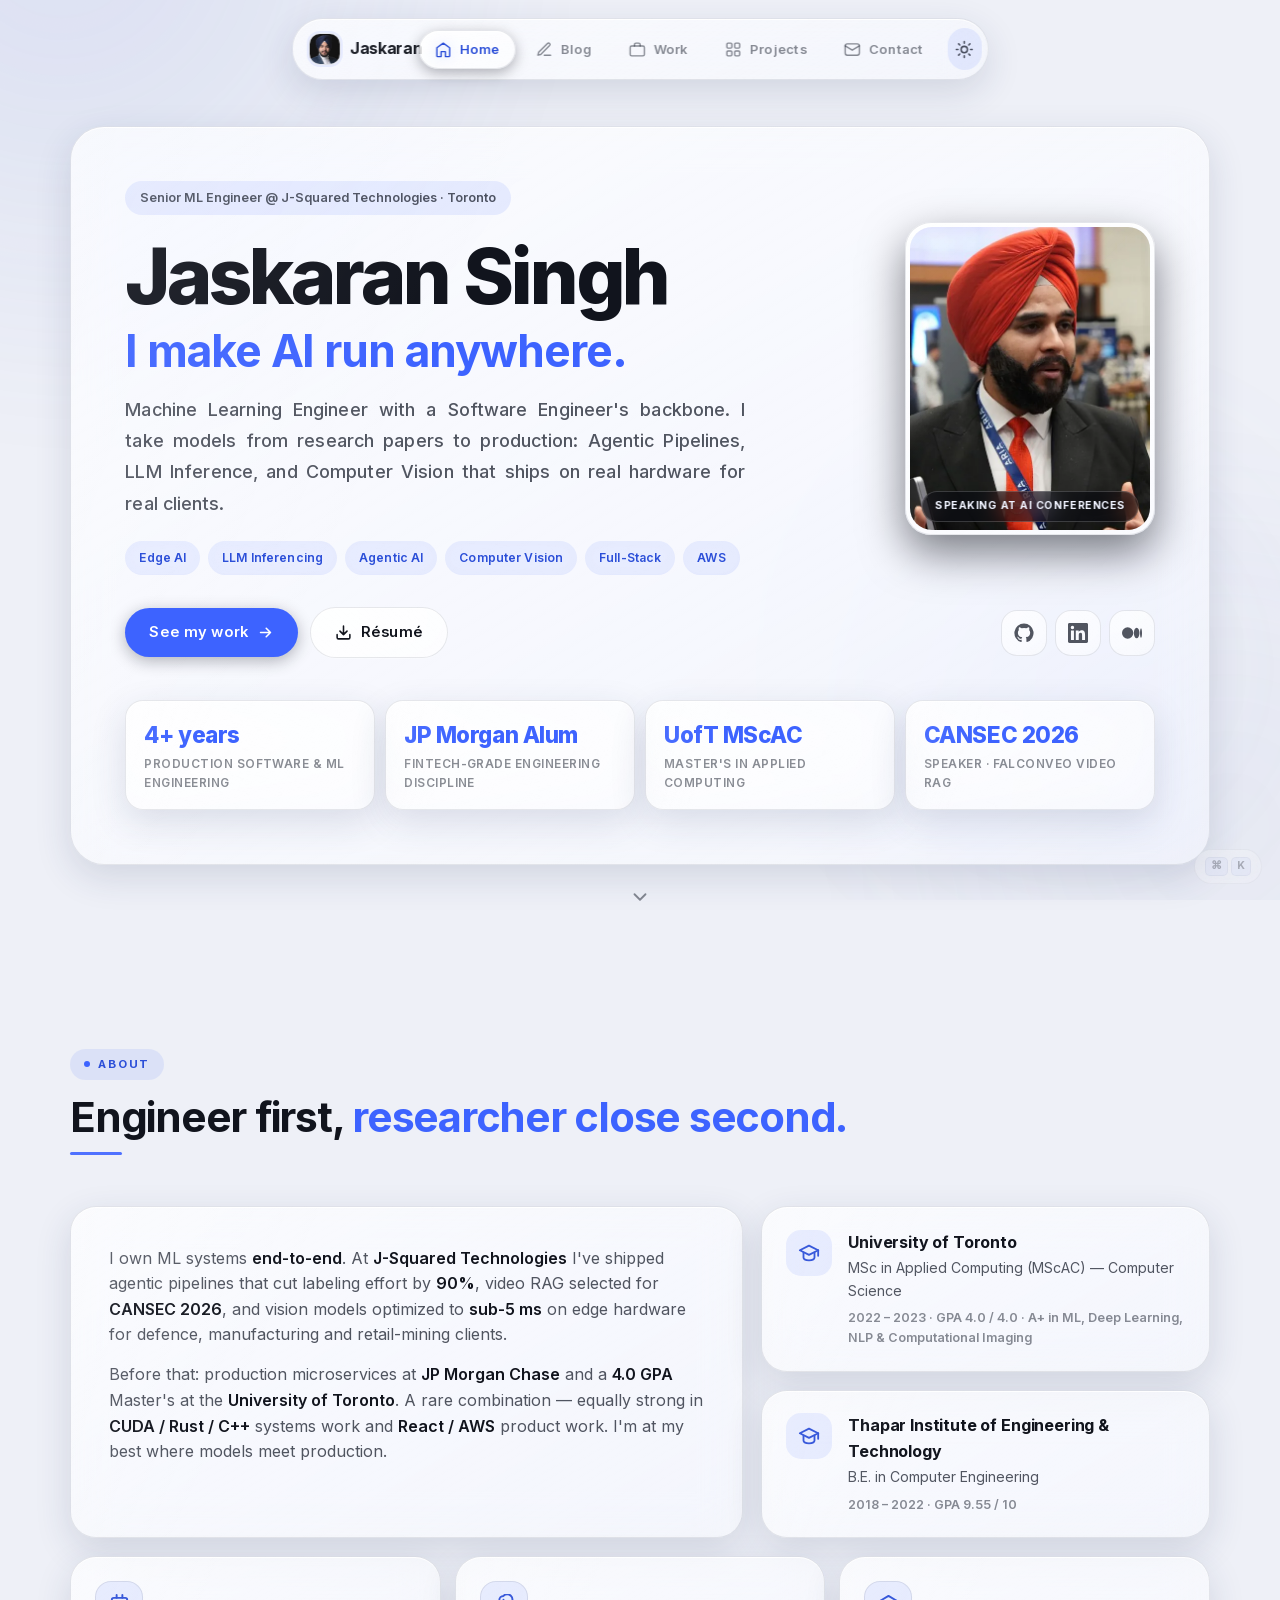
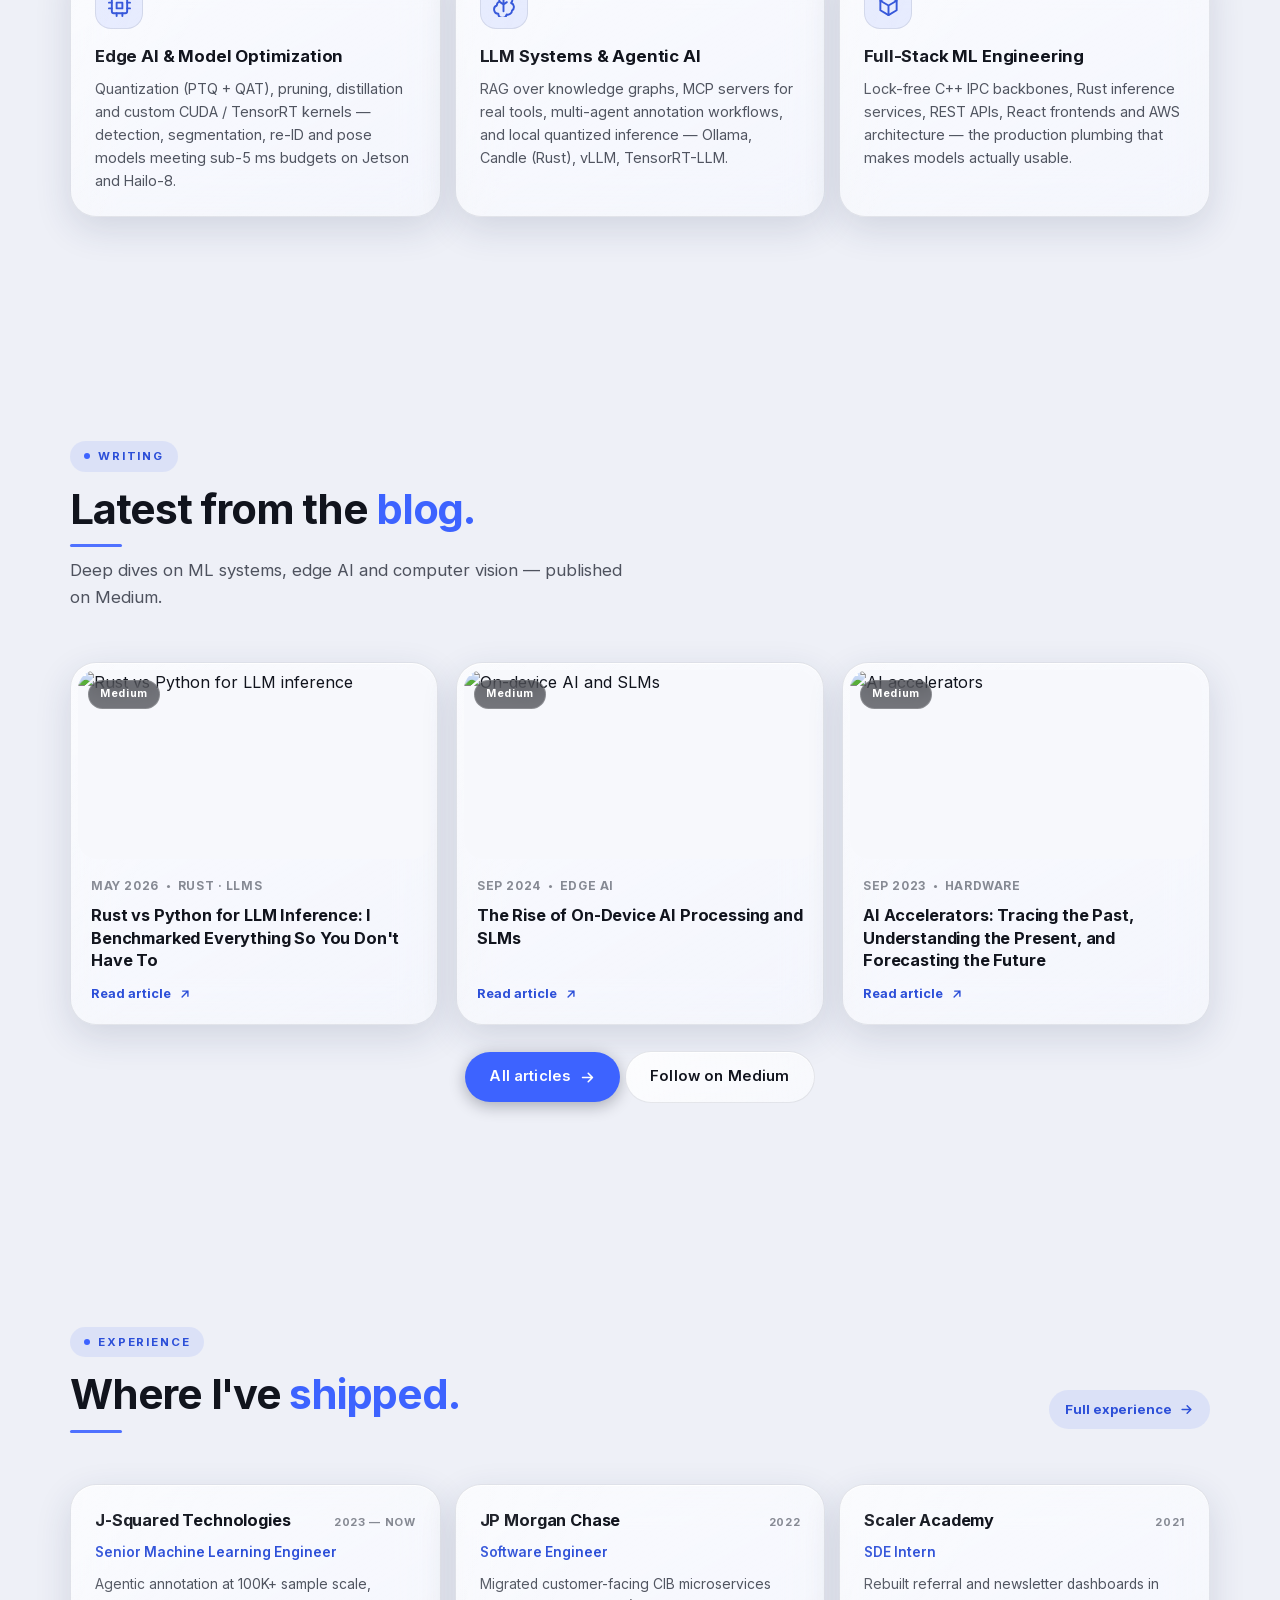
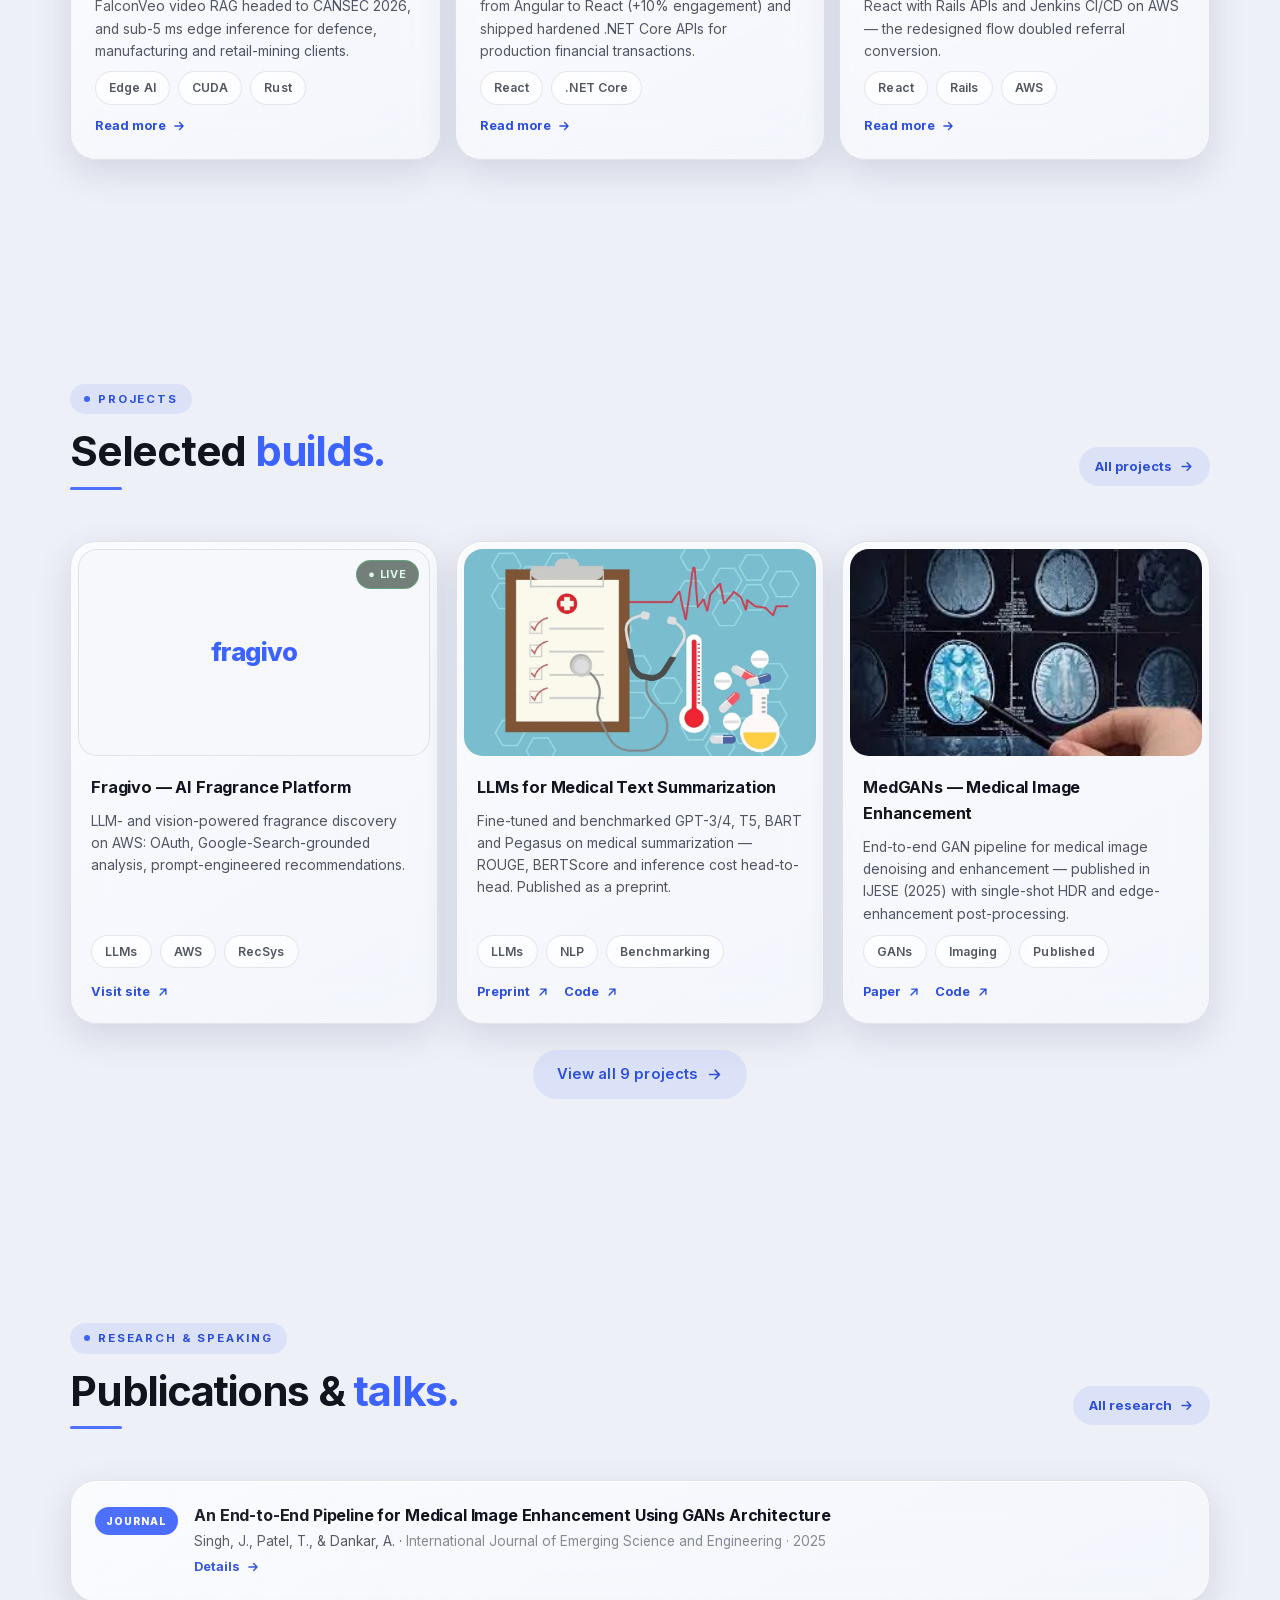
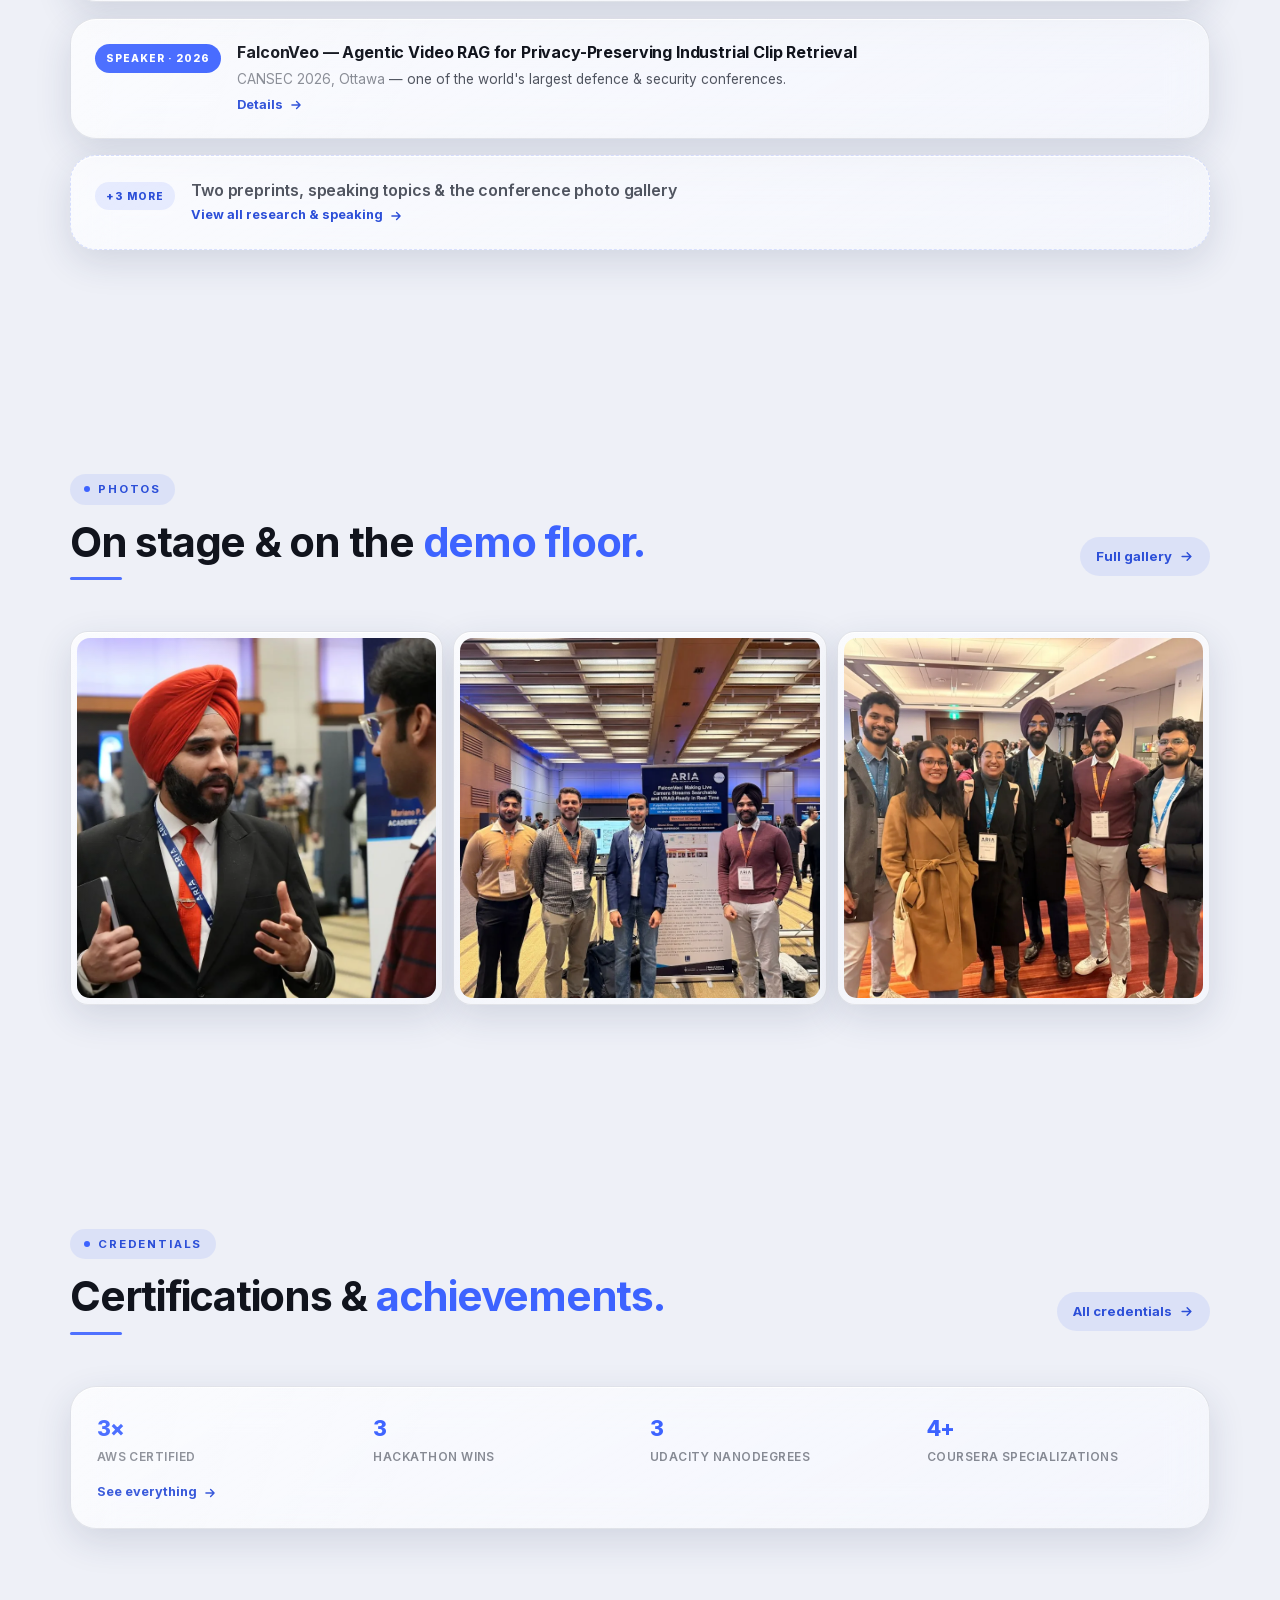
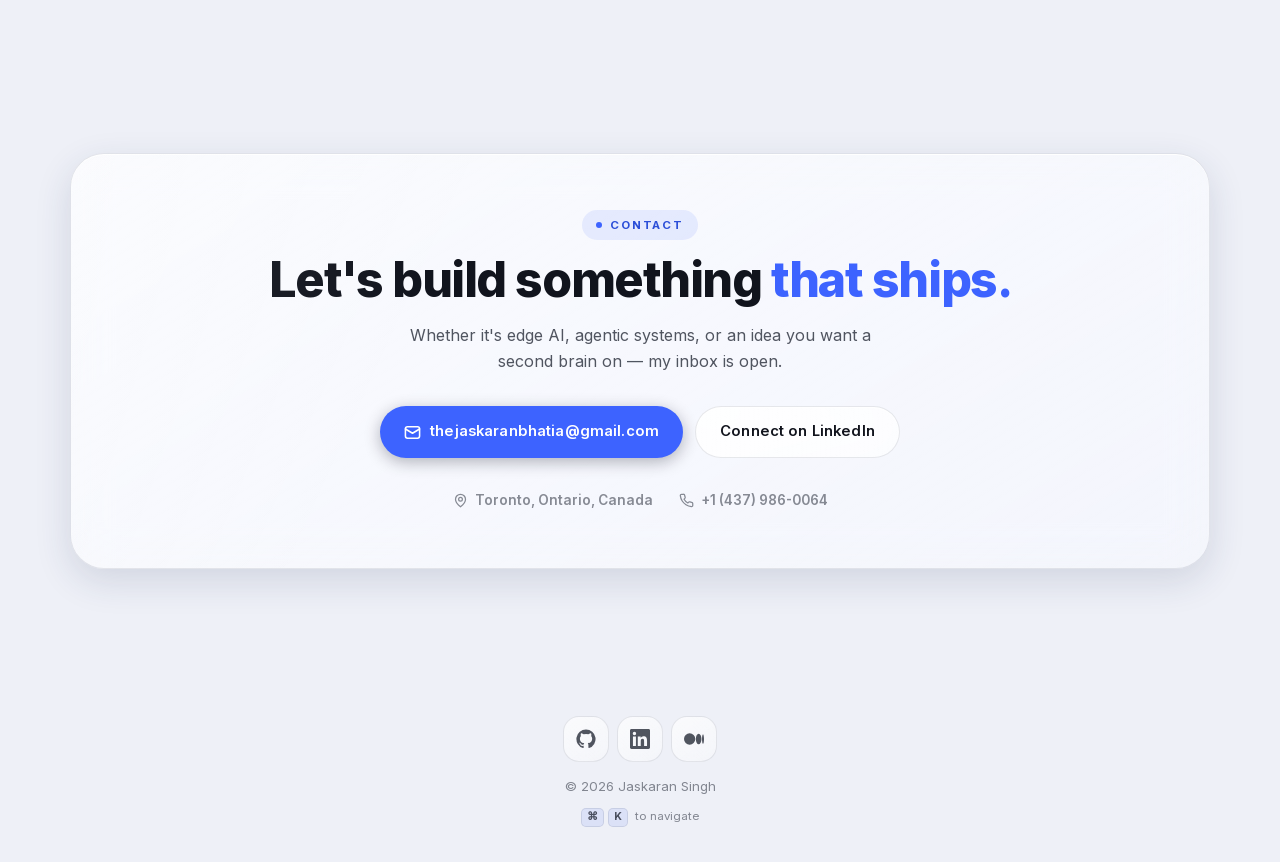
==== commit 9663bd7b: "Major new changes" ====
--- a/index.html
+++ b/index.html
@@ -14,18 +14,50 @@
   <meta property="og:description"
     content="Edge AI · LLM Inferencing · RAG · Agentic AI · Computer Vision · NLP · AWS">
   <meta property="og:url" content="https://thejaskaranbhatia.com">
-  <meta property="og:image" content="https://thejaskaranbhatia.com/assets/images/my-avatar.png">
+  <meta property="og:image" content="https://thejaskaranbhatia.com/assets/images/og-card.png">
+
+  <meta property="og:image:width" content="1200">
+  <meta property="og:image:height" content="630">
+  <meta name="twitter:card" content="summary_large_image">
+  <meta name="twitter:title" content="Jaskaran Singh — Senior Machine Learning Engineer">
+  <meta name="twitter:description" content="Edge AI · LLM Inferencing · RAG · Agentic AI · Computer Vision · NLP · AWS">
+  <meta name="twitter:image" content="https://thejaskaranbhatia.com/assets/images/og-card.png">
+
+  <link rel="canonical" href="https://thejaskaranbhatia.com/">
 
   <link rel="shortcut icon" href="/assets/images/logo.ico" type="image/x-icon">
 
-  <link rel="preconnect" href="https://fonts.googleapis.com">
-  <link rel="preconnect" href="https://fonts.gstatic.com" crossorigin>
-  <link href="https://fonts.googleapis.com/css2?family=Inter:wght@400;500;600;700;800&display=swap" rel="stylesheet">
+  <link rel="preload" href="/assets/fonts/inter-var.woff2" as="font" type="font/woff2" crossorigin>
 
   <link rel="stylesheet" href="/assets/css/main.css">
 
   <script type="importmap">
     { "imports": { "three": "https://cdn.jsdelivr.net/npm/three@0.161.0/build/three.module.js" } }
+  </script>
+
+  <script type="application/ld+json">
+  {
+    "@context": "https://schema.org",
+    "@type": "Person",
+    "name": "Jaskaran Singh",
+    "alternateName": "Jaskaran Bhatia",
+    "url": "https://thejaskaranbhatia.com",
+    "image": "https://thejaskaranbhatia.com/assets/images/og-card.png",
+    "jobTitle": "Senior Machine Learning Engineer",
+    "worksFor": { "@type": "Organization", "name": "J-Squared Technologies" },
+    "alumniOf": [
+      { "@type": "CollegeOrUniversity", "name": "University of Toronto" },
+      { "@type": "CollegeOrUniversity", "name": "Thapar Institute of Engineering & Technology" }
+    ],
+    "knowsAbout": ["Edge AI", "LLM Inference", "Agentic AI", "Computer Vision", "NLP", "AWS", "CUDA", "Rust"],
+    "email": "mailto:thejaskaranbhatia@gmail.com",
+    "address": { "@type": "PostalAddress", "addressLocality": "Toronto", "addressRegion": "ON", "addressCountry": "CA" },
+    "sameAs": [
+      "https://github.com/jaskaranbhatia",
+      "https://linkedin.com/in/jaskaran-bhatia",
+      "https://medium.com/@jaskaranbhatia"
+    ]
+  }
   </script>
 </head>
 
@@ -44,7 +76,7 @@
   <!-- floating glass dock -->
   <nav class="dock glass" aria-label="Primary">
     <a class="dock-brand" href="#top">
-      <img class="mark-img" src="/assets/images/my-avatar.png" alt="Jaskaran Singh">
+      <img class="mark-img" src="/assets/images/my-avatar.webp" alt="Jaskaran Singh">
       <span>Jaskaran</span>
     </a>
 
@@ -104,7 +136,10 @@
             </div>
 
             <figure class="hero-avatar" aria-hidden="false">
-              <img src="/assets/images/present.jpeg" alt="Jaskaran Singh presenting at an AI conference" width="280" height="350">
+              <div class="photo-clip">
+                <img src="/assets/images/present.webp" alt="Jaskaran Singh presenting at an AI conference" width="280" height="350" fetchpriority="high" decoding="async">
+                <span class="photo-glare" aria-hidden="true"></span>
+              </div>
               <figcaption class="hero-avatar-badge">Speaking at AI conferences</figcaption>
             </figure>
           </div>
@@ -379,7 +414,7 @@
           </article>
 
           <article class="proj-card glass reveal" data-tilt>
-            <div class="proj-media"><img src="/assets/images/project-1.jpg" alt="Medical text summarization" loading="lazy"></div>
+            <div class="proj-media"><img src="/assets/images/project-1.webp" alt="Medical text summarization" loading="lazy"></div>
             <div class="proj-body">
               <h3>LLMs for Medical Text Summarization</h3>
               <p>Fine-tuned and benchmarked GPT-3/4, T5, BART and Pegasus on medical summarization — ROUGE,
@@ -395,7 +430,7 @@
           </article>
 
           <article class="proj-card glass reveal" data-tilt>
-            <div class="proj-media"><img src="/assets/images/project-2.jpeg" alt="Medical image enhancement using GANs" loading="lazy"></div>
+            <div class="proj-media"><img src="/assets/images/project-2.webp" alt="Medical image enhancement using GANs" loading="lazy"></div>
             <div class="proj-body">
               <h3>MedGANs — Medical Image Enhancement</h3>
               <p>End-to-end GAN pipeline for medical image denoising and enhancement — published in IJESE
@@ -472,13 +507,13 @@
 
         <div class="photo-strip" data-stagger>
           <a class="gallery-item glass reveal" href="/research.html#photos">
-            <img src="/assets/images/conference1.jpeg" alt="Jaskaran presenting at a conference" loading="lazy">
+            <img src="/assets/images/conference1.webp" alt="Jaskaran presenting at a conference" loading="lazy">
           </a>
           <a class="gallery-item glass reveal" href="/research.html#photos">
-            <img src="/assets/images/conference4.jpg" alt="Jaskaran speaking with attendees" loading="lazy">
+            <img src="/assets/images/conference4.webp" alt="Jaskaran speaking with attendees" loading="lazy">
           </a>
           <a class="gallery-item glass reveal" href="/research.html#photos">
-            <img src="/assets/images/conference3.jpg" alt="Jaskaran demoing at a conference booth" loading="lazy">
+            <img src="/assets/images/conference3.webp" alt="Jaskaran demoing at a conference booth" loading="lazy">
           </a>
         </div>
       </div>
--- a/assets/css/main.css
+++ b/assets/css/main.css
@@ -2,6 +2,14 @@
    Jaskaran Singh — Portfolio
    Liquid Glass × Material design system · mobile-first
    ============================================================ */
+
+@font-face {
+  font-family: "Inter";
+  font-style: normal;
+  font-weight: 400 800;
+  font-display: swap;
+  src: url("/assets/fonts/inter-var.woff2") format("woff2");
+}
 
 /* ---------- Tokens ---------- */
 :root {
@@ -102,7 +110,11 @@
   z-index: -2;
   overflow: hidden;
   pointer-events: none;
-}
+  /* section hue drift eases like changing room light */
+  transition: filter 1.8s var(--ease);
+}
+
+#hero-canvas { transition: opacity 1.4s var(--ease), filter 1.8s var(--ease); }
 
 .ambient::after {
   /* fine grain so glass has something to refract */
@@ -225,6 +237,26 @@
   color: var(--tonal-ink);
   background: var(--tonal);
 }
+
+/* sliding liquid-glass highlight (positioned by JS) */
+.dock-pill {
+  position: absolute;
+  z-index: 0;
+  border-radius: 999px;
+  background: var(--glass-strong);
+  border: 1px solid var(--glass-border);
+  box-shadow: inset 0 1px 0 var(--glass-highlight), 0 4px 14px rgba(2, 4, 12, 0.3);
+  pointer-events: none;
+  transition:
+    left 0.55s var(--ease-spring),
+    width 0.55s var(--ease-spring),
+    top 0.3s var(--ease),
+    height 0.3s var(--ease);
+}
+
+.dock.has-pill .dock-link { position: relative; z-index: 1; }
+.dock.has-pill .dock-link.active { background: transparent; }
+.dock.has-pill .dock-link.active svg { filter: drop-shadow(0 0 6px rgba(138, 163, 255, 0.45)); }
 
 .theme-btn {
   display: grid;
@@ -469,14 +501,43 @@
   box-shadow: 0 18px 44px rgba(2, 4, 12, 0.5), inset 0 1px 0 var(--glass-highlight);
   animation: avatar-float 6s var(--ease) infinite alternate;
   will-change: transform;
-}
-
-.hero-avatar img {
-  width: 100%; height: 100%;
+  perspective: 1100px;
+}
+
+.hero-avatar .photo-clip {
+  position: relative;
+  width: 100%;
+  height: 100%;
+  border-radius: calc(var(--r-lg) - 4px);
+  overflow: hidden;
+  background: var(--bg-elev);
+  will-change: transform;
+}
+
+.hero-avatar .photo-clip img {
+  width: 100%;
+  height: 100%;
   object-fit: cover;
   object-position: 32% 18%; /* frame the speaker, not the crowd */
-  border-radius: calc(var(--r-lg) - 4px);
-  background: var(--bg-elev);
+  transform-origin: 36% 26%; /* zoom pivots on the speaker */
+  transform: scale(1.4);
+  will-change: transform;
+}
+
+.hero-avatar .photo-glare {
+  /* specular streak that sweeps the photo as you scroll */
+  position: absolute;
+  top: -25%;
+  bottom: -25%;
+  left: 0;
+  width: 46%;
+  background: linear-gradient(105deg,
+    transparent 8%,
+    rgba(255, 255, 255, 0.32) 50%,
+    transparent 92%);
+  transform: translateX(-160%) skewX(-12deg);
+  will-change: transform;
+  pointer-events: none;
 }
 
 .hero-avatar::after {
@@ -1553,13 +1614,155 @@
   }
 }
 
+/* transform-only: animating opacity on these wrappers turns them into
+   backdrop roots in Chromium, which kills backdrop-filter (liquid glass)
+   on every card inside them */
 @keyframes section-enter {
-  from { opacity: 0.35; transform: translateY(36px) scale(0.985); }
-  to { opacity: 1; transform: none; }
+  from { transform: translateY(38px) scale(0.982); }
+  to { transform: none; }
 }
 
 @keyframes hero-exit {
-  to { opacity: 0.12; transform: translateY(-44px) scale(0.95); }
+  to { transform: translateY(-48px) scale(0.95); }
+}
+
+
+/* ---------- Command palette (⌘K) ---------- */
+.cmdk-overlay {
+  position: fixed;
+  inset: 0;
+  z-index: 100;
+  display: none;
+  background: rgba(4, 6, 12, 0.45);
+  -webkit-backdrop-filter: blur(6px);
+  backdrop-filter: blur(6px);
+  padding: 14vh 16px 0;
+}
+
+.cmdk-overlay.open { display: block; animation: cmdk-fade 160ms var(--ease); }
+
+@keyframes cmdk-fade { from { opacity: 0; } }
+
+.cmdk {
+  max-width: 560px;
+  margin-inline: auto;
+  border-radius: var(--r-lg);
+  overflow: hidden;
+  animation: cmdk-pop 220ms var(--ease-spring);
+}
+
+@keyframes cmdk-pop {
+  from { transform: translateY(10px) scale(0.97); opacity: 0; }
+}
+
+.cmdk-input {
+  width: 100%;
+  padding: 17px 20px;
+  font: inherit;
+  font-size: 1rem;
+  color: var(--ink);
+  background: transparent;
+  border: none;
+  outline: none;
+  border-bottom: 1px solid var(--glass-border);
+}
+
+.cmdk-input::placeholder { color: var(--ink-3); }
+
+.cmdk-list {
+  max-height: min(46vh, 380px);
+  overflow-y: auto;
+  padding: 8px;
+}
+
+.cmdk-group {
+  padding: 10px 12px 4px;
+  font-size: 0.66rem;
+  font-weight: 700;
+  letter-spacing: 0.12em;
+  text-transform: uppercase;
+  color: var(--ink-3);
+}
+
+.cmdk-item {
+  padding: 11px 14px;
+  border-radius: 12px;
+  font-size: 0.92rem;
+  font-weight: 500;
+  color: var(--ink-2);
+  cursor: pointer;
+}
+
+.cmdk-item.sel {
+  background: var(--tonal);
+  color: var(--tonal-ink);
+}
+
+.cmdk-foot {
+  display: flex;
+  gap: 14px;
+  padding: 10px 16px;
+  border-top: 1px solid var(--glass-border);
+  font-size: 0.7rem;
+  font-weight: 600;
+  color: var(--ink-3);
+}
+
+kbd {
+  display: inline-grid;
+  place-items: center;
+  min-width: 19px;
+  height: 19px;
+  padding: 0 5px;
+  margin-right: 4px;
+  border-radius: 5px;
+  font-family: inherit;
+  font-size: 0.66rem;
+  font-weight: 700;
+  color: var(--ink-2);
+  background: var(--tonal);
+  border: 1px solid var(--glass-border);
+}
+
+.kbd-hint {
+  margin-top: 10px;
+  font-size: 0.72rem;
+  color: var(--ink-3);
+}
+
+/* dim floating spotlight hint, bottom-right corner (desktop only) */
+.spot-hint {
+  display: none;
+  position: fixed;
+  right: 18px;
+  bottom: 16px;
+  z-index: 50;
+  align-items: center;
+  gap: 3px;
+  padding: 7px 10px;
+  border-radius: 999px;
+  background: var(--glass);
+  border: 1px solid var(--glass-border);
+  -webkit-backdrop-filter: blur(14px);
+  backdrop-filter: blur(14px);
+  opacity: 0.4;
+  transition: opacity var(--t-fast) var(--ease), transform var(--t-fast) var(--ease-spring);
+}
+
+.spot-hint:hover { opacity: 1; transform: translateY(-2px); }
+.spot-hint kbd { margin-right: 0; }
+
+@media (min-width: 900px) {
+  .spot-hint { display: inline-flex; }
+}
+
+@media (max-width: 899px) {
+  /* the palette keeps real glass even on mobile — it's a single overlay */
+  .cmdk {
+    -webkit-backdrop-filter: blur(20px) saturate(170%);
+    backdrop-filter: blur(20px) saturate(170%);
+    background: var(--glass-strong);
+  }
 }
 
 /* ---------- Reveal animations ---------- */
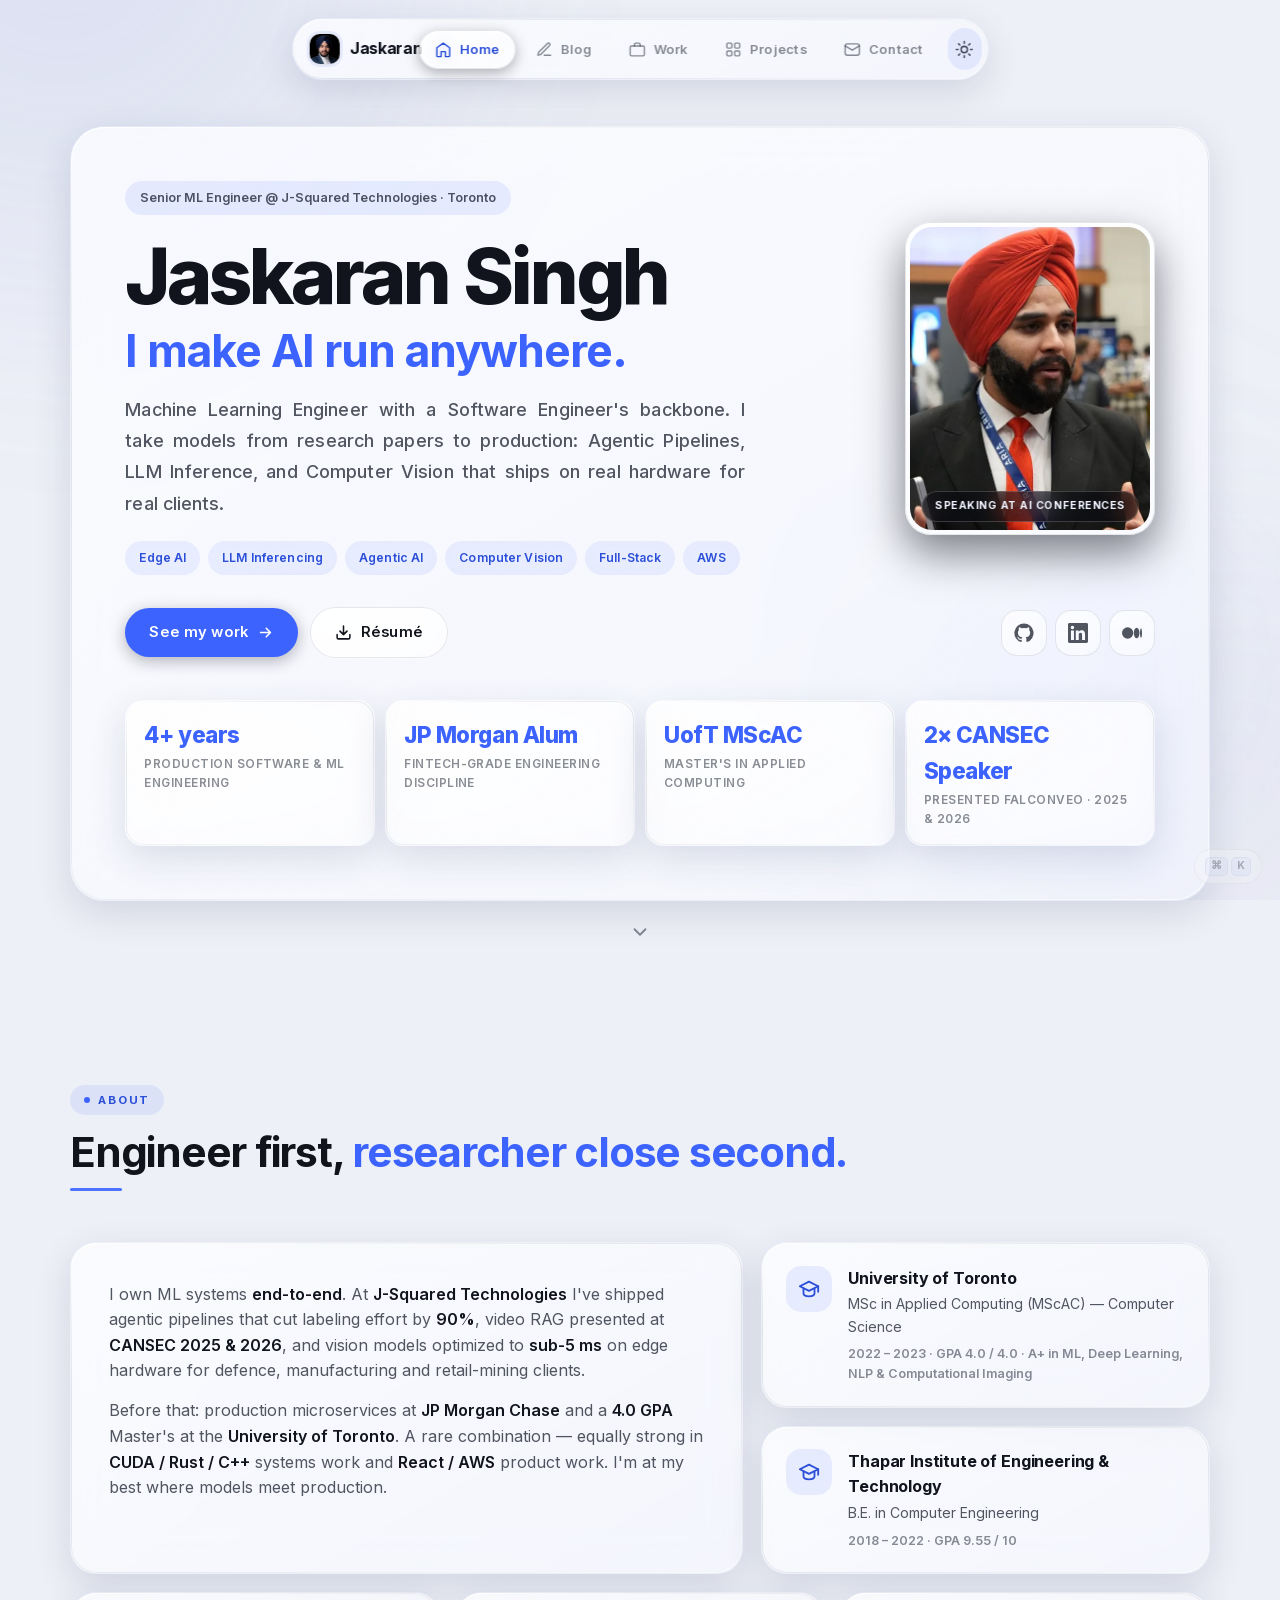
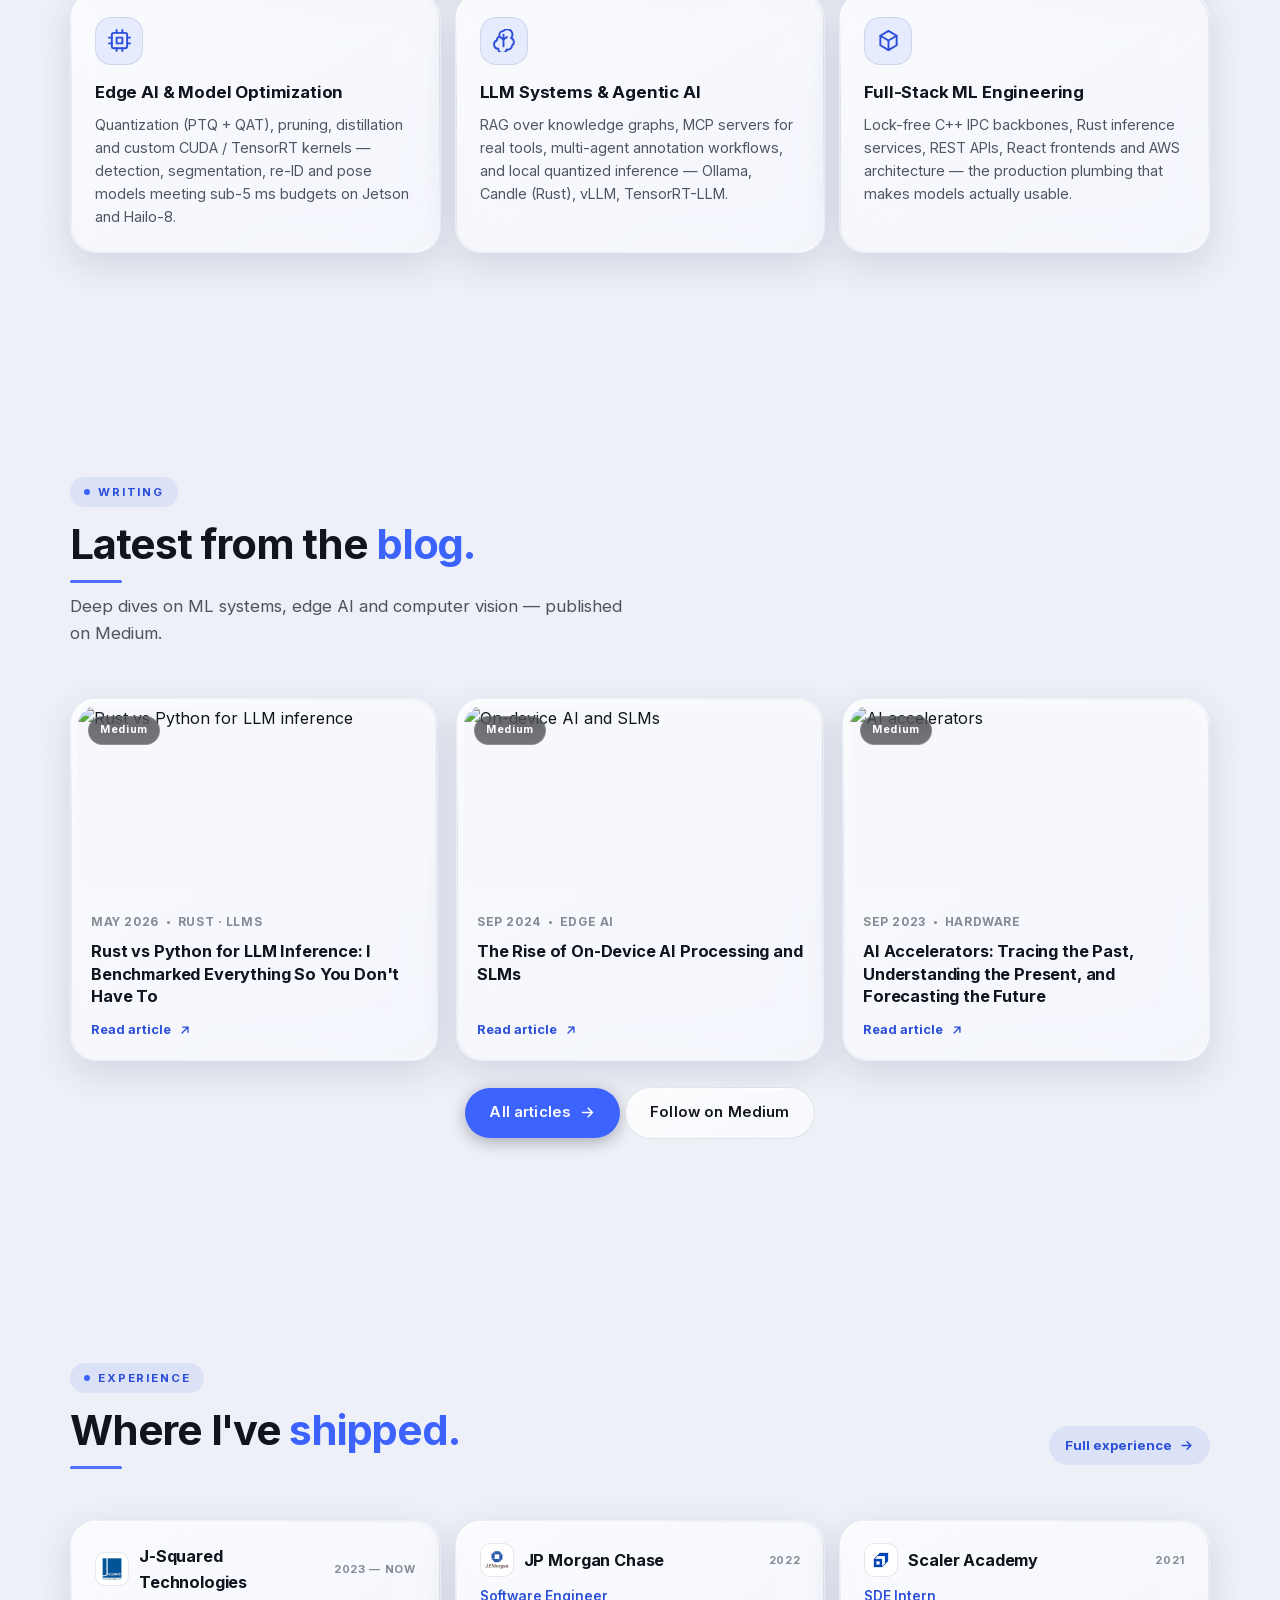
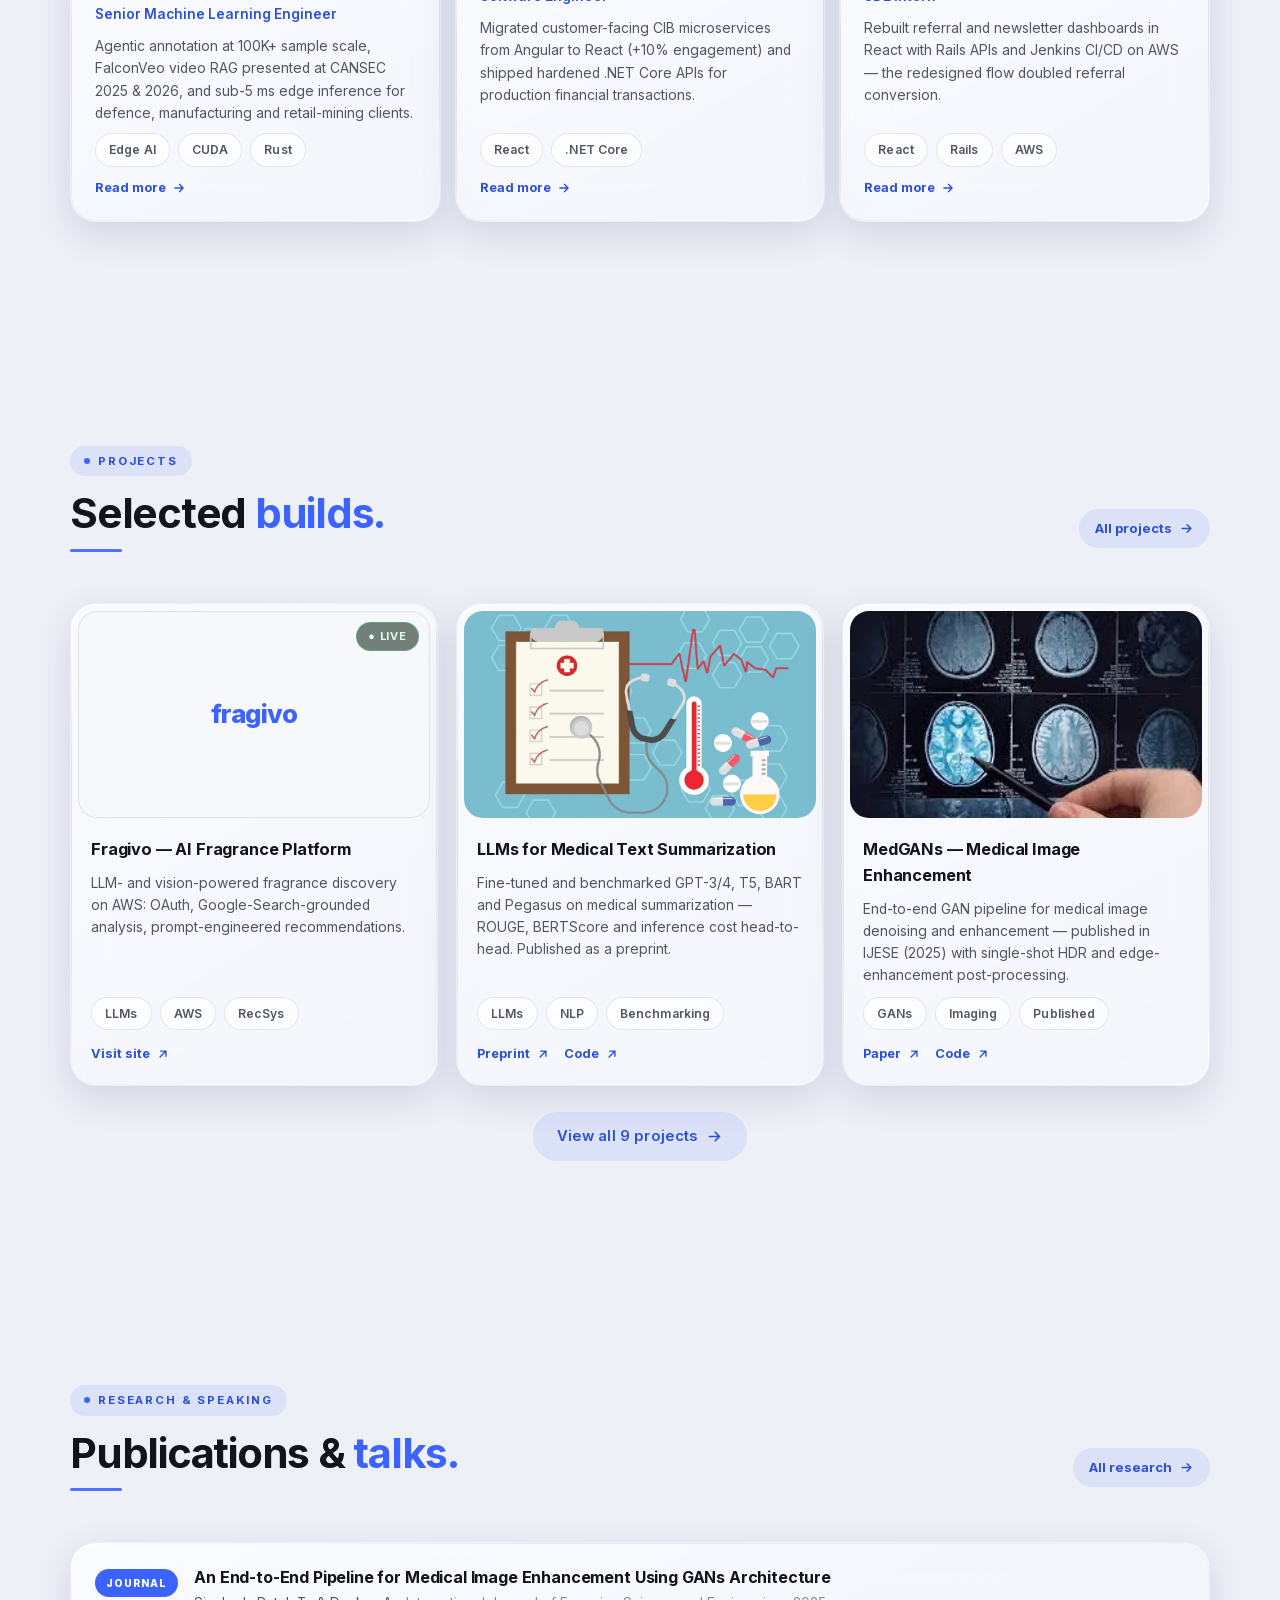
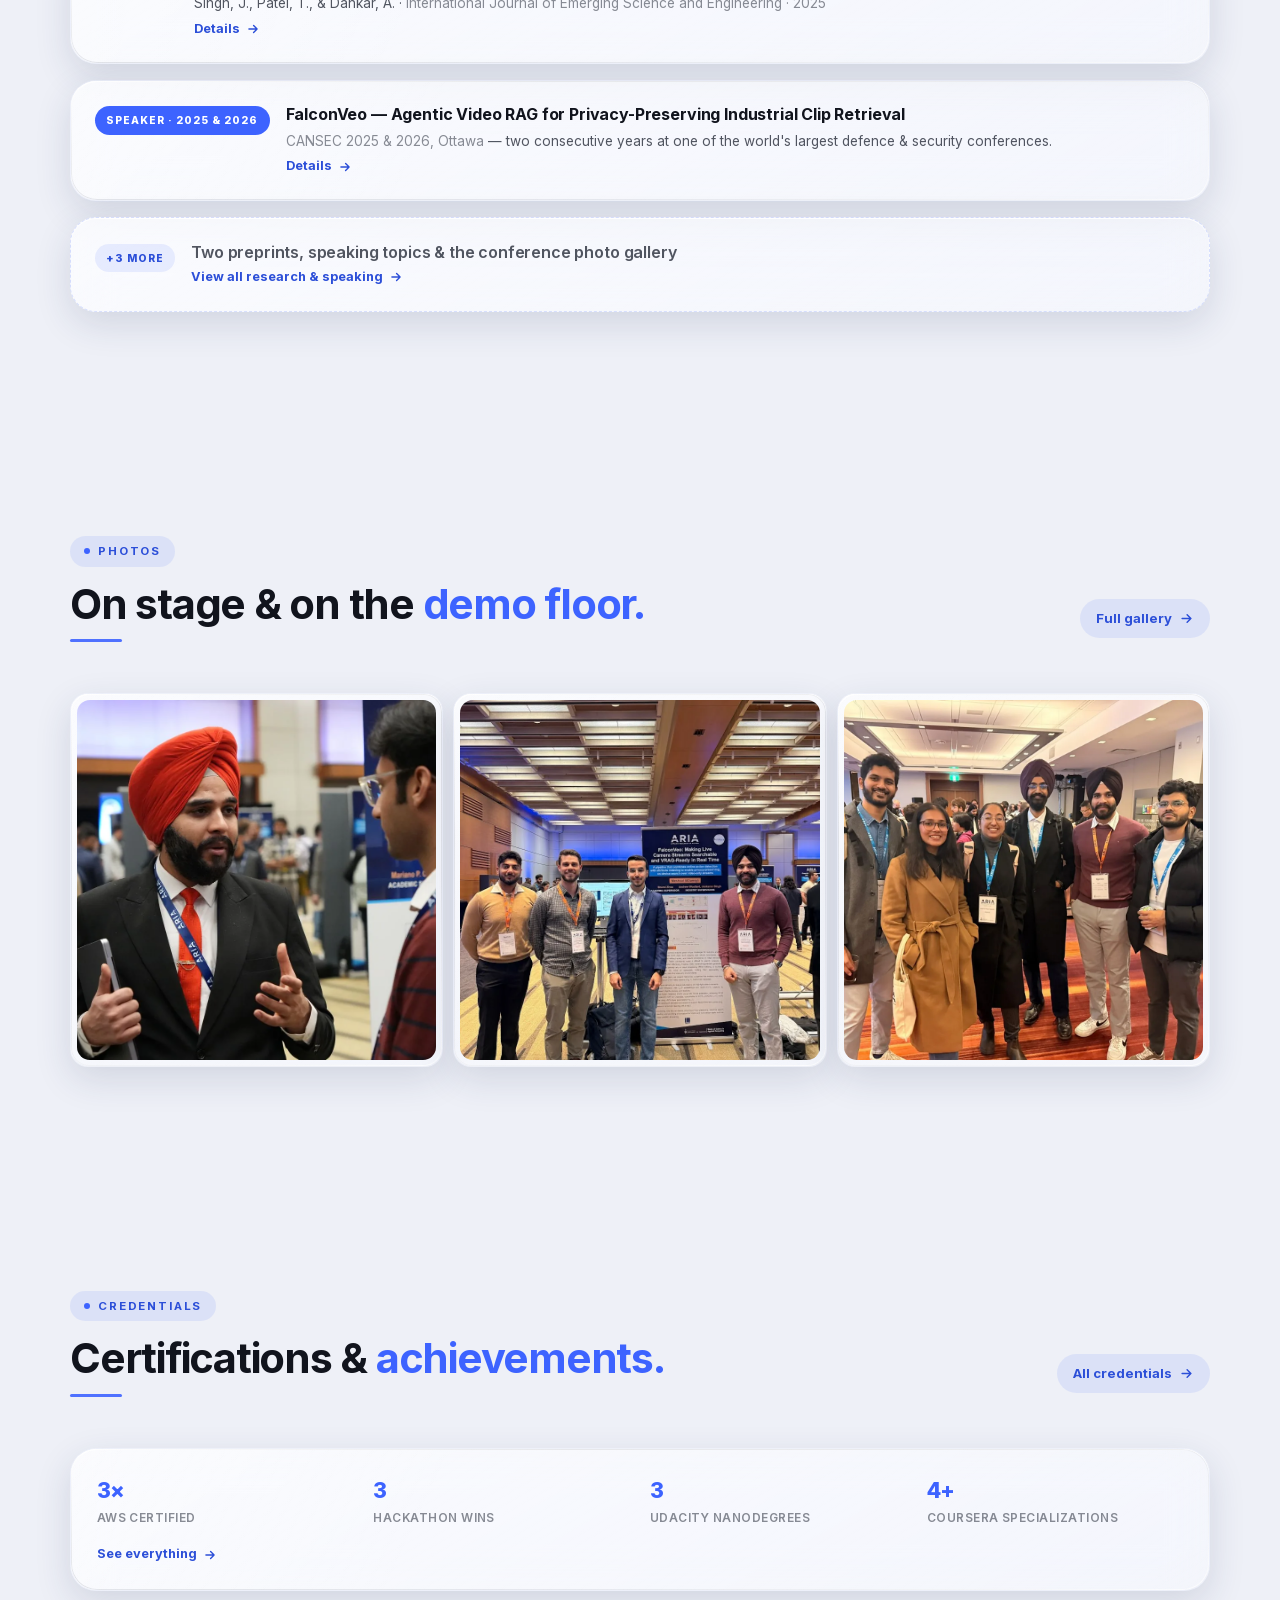
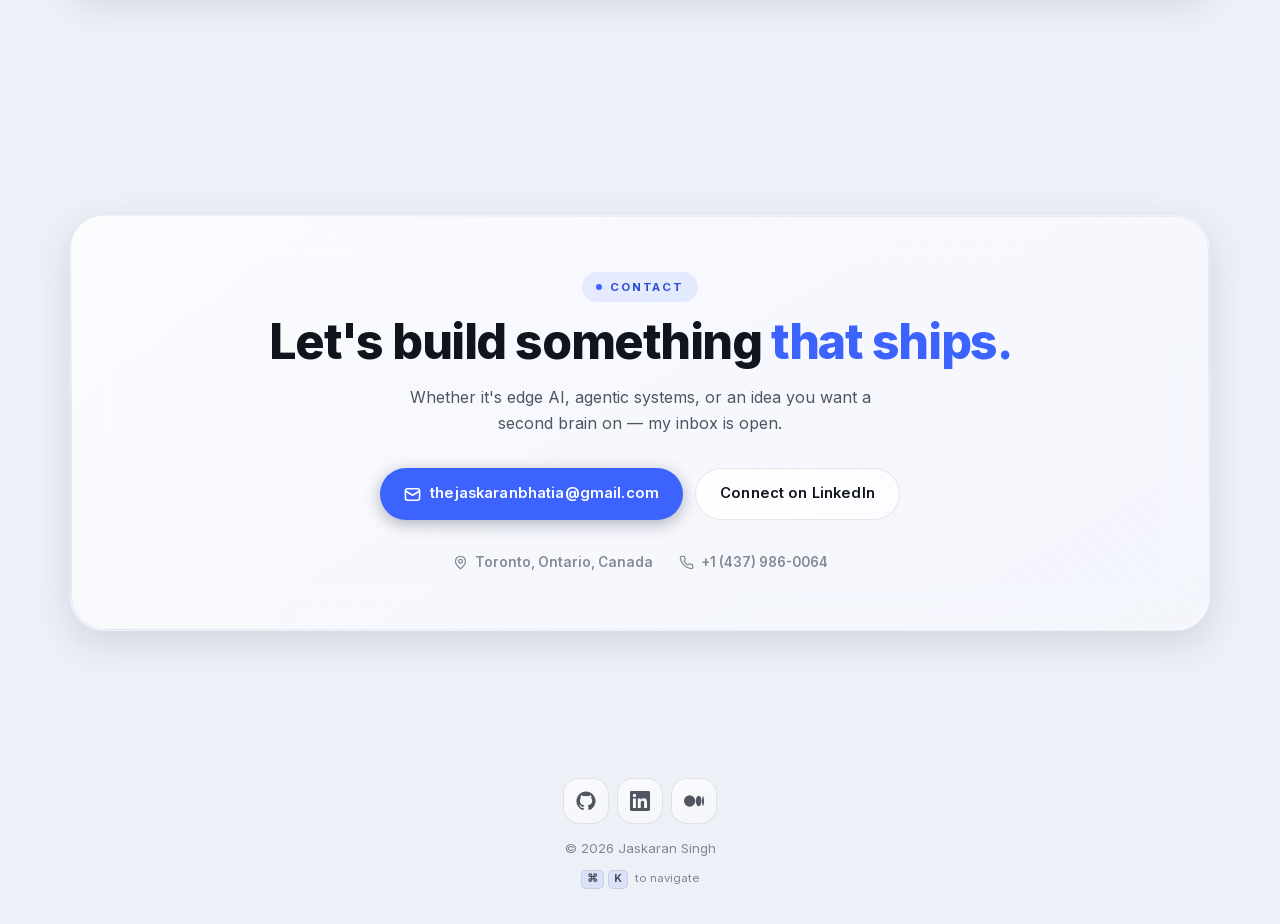
==== commit 59618e26: "New Changes" ====
--- a/index.html
+++ b/index.html
@@ -181,8 +181,8 @@
               <div class="lbl">Master's in Applied Computing</div>
             </div>
             <div class="stat glass reveal in">
-              <div class="num grad-text">CANSEC 2026</div>
-              <div class="lbl">Speaker · FalconVeo video RAG</div>
+              <div class="num grad-text">2× CANSEC Speaker</div>
+              <div class="lbl">Presented FalconVeo · 2025 &amp; 2026</div>
             </div>
           </div>
         </div>
@@ -199,14 +199,41 @@
         <div class="section-head reveal">
           <span class="eyebrow">About</span>
           <h2 class="section-title">Engineer first, <span class="grad-text">researcher close second.</span></h2>
+        </div>
+
+        <!-- mobile-only compact About (desktop keeps the full grid below) -->
+        <div class="about-mobile glass reveal">
+          <p class="am-lede">I take ML from research papers to <strong>production</strong> —
+            models that are <strong>small, fast and local</strong>.</p>
+
+          <ul class="am-focus">
+            <li>
+              <span class="am-ico"><svg viewBox="0 0 24 24" fill="none" stroke="currentColor" stroke-width="2" stroke-linecap="round" stroke-linejoin="round"><rect x="4" y="4" width="16" height="16" rx="2"/><rect x="9" y="9" width="6" height="6"/><path d="M9 1v3m6-3v3M9 20v3m6-3v3M1 9h3m-3 6h3m16-6h3m-3 6h3"/></svg></span>
+              Edge AI &amp; Model Optimization
+            </li>
+            <li>
+              <span class="am-ico"><svg viewBox="0 0 24 24" fill="none" stroke="currentColor" stroke-width="2" stroke-linecap="round" stroke-linejoin="round"><path d="M12 2a4.4 4.4 0 0 0-4.4 4.4c0 .6.1 1.1.3 1.6A4.4 4.4 0 0 0 5 12a4.4 4.4 0 0 0 1.6 8.5 4.4 4.4 0 0 0 8.7.9 4.4 4.4 0 0 0 5.6-4.2 4.4 4.4 0 0 0-1-7.8 4.4 4.4 0 0 0-7.9-7.4Z"/><path d="M12 6v12m-3.5-9.5L12 11l3.5-2.5"/></svg></span>
+              LLM Systems &amp; Agentic AI
+            </li>
+            <li>
+              <span class="am-ico"><svg viewBox="0 0 24 24" fill="none" stroke="currentColor" stroke-width="2" stroke-linecap="round" stroke-linejoin="round"><path d="m12 2 8.5 5v10L12 22l-8.5-5V7L12 2Z"/><path d="M12 22V12m8.5-5L12 12 3.5 7"/></svg></span>
+              Full-Stack ML Engineering
+            </li>
+          </ul>
+
+          <div class="am-edu">
+            <div><strong>UofT</strong> MScAC · 4.0 GPA</div>
+            <div><strong>Thapar</strong> B.E. · 9.55</div>
+            <div><strong>2×</strong> CANSEC Speaker</div>
+          </div>
         </div>
 
         <div class="about-grid">
           <div class="about-text-card glass reveal">
             <p>
               I own ML systems <strong>end-to-end</strong>. At <strong>J-Squared Technologies</strong> I've shipped
-              agentic pipelines that cut labeling effort by <strong>90%</strong>, video RAG selected for
-              <strong>CANSEC 2026</strong>, and vision models optimized to <strong>sub-5&nbsp;ms</strong> on edge
+              agentic pipelines that cut labeling effort by <strong>90%</strong>, video RAG presented at
+              <strong>CANSEC 2025 &amp; 2026</strong>, and vision models optimized to <strong>sub-5&nbsp;ms</strong> on edge
               hardware for defence, manufacturing and retail-mining clients.
             </p>
             <p>
@@ -345,20 +372,22 @@
         </div>
 
         <div class="peek-grid" data-stagger>
-          <a class="peek-card glass reveal" href="/experience.html">
+          <a class="peek-card glass reveal" data-tilt href="/experience.html">
             <div class="peek-top">
+              <img class="peek-logo" src="/assets/images/logo-jsquared.webp" alt="J-Squared Technologies logo" width="34" height="34" loading="lazy">
               <h3>J-Squared Technologies</h3>
               <span class="dates">2023 — Now</span>
             </div>
             <p class="role">Senior Machine Learning Engineer</p>
-            <p class="sum">Agentic annotation at 100K+ sample scale, FalconVeo video RAG headed to CANSEC 2026,
+            <p class="sum">Agentic annotation at 100K+ sample scale, FalconVeo video RAG presented at CANSEC 2025 &amp; 2026,
               and sub-5&nbsp;ms edge inference for defence, manufacturing and retail-mining clients.</p>
             <div class="chip-row"><span class="chip">Edge AI</span><span class="chip">CUDA</span><span class="chip">Rust</span></div>
             <span class="peek-more">Read more <svg viewBox="0 0 24 24" fill="none" stroke="currentColor" stroke-width="2.4" stroke-linecap="round" stroke-linejoin="round"><path d="M5 12h14m-6-6 6 6-6 6"/></svg></span>
           </a>
 
-          <a class="peek-card glass reveal" href="/experience.html">
+          <a class="peek-card glass reveal" data-tilt href="/experience.html">
             <div class="peek-top">
+              <img class="peek-logo" src="/assets/images/logo-jpmc.webp" alt="JP Morgan Chase logo" width="34" height="34" loading="lazy">
               <h3>JP Morgan Chase</h3>
               <span class="dates">2022</span>
             </div>
@@ -369,8 +398,9 @@
             <span class="peek-more">Read more <svg viewBox="0 0 24 24" fill="none" stroke="currentColor" stroke-width="2.4" stroke-linecap="round" stroke-linejoin="round"><path d="M5 12h14m-6-6 6 6-6 6"/></svg></span>
           </a>
 
-          <a class="peek-card glass reveal" href="/experience.html">
+          <a class="peek-card glass reveal" data-tilt href="/experience.html">
             <div class="peek-top">
+              <img class="peek-logo" src="/assets/images/logo-scaler.webp" alt="Scaler Academy logo" width="34" height="34" loading="lazy">
               <h3>Scaler Academy</h3>
               <span class="dates">2021</span>
             </div>
@@ -475,10 +505,10 @@
           </a>
 
           <a class="pub-card glass reveal" href="/research.html">
-            <span class="pub-badge">Speaker · 2026</span>
+            <span class="pub-badge">Speaker · 2025 &amp; 2026</span>
             <div>
               <h3>FalconVeo — Agentic Video RAG for Privacy-Preserving Industrial Clip Retrieval</h3>
-              <p class="venue"><em>CANSEC 2026, Ottawa</em> — one of the world's largest defence &amp; security conferences.</p>
+              <p class="venue"><em>CANSEC 2025 &amp; 2026, Ottawa</em> — two consecutive years at one of the world's largest defence &amp; security conferences.</p>
               <span class="peek-more">Details <svg viewBox="0 0 24 24" fill="none" stroke="currentColor" stroke-width="2.4" stroke-linecap="round" stroke-linejoin="round"><path d="M5 12h14m-6-6 6 6-6 6"/></svg></span>
             </div>
           </a>
--- a/assets/css/main.css
+++ b/assets/css/main.css
@@ -25,6 +25,17 @@
   --glass-strong: linear-gradient(150deg, rgba(255, 255, 255, 0.14), rgba(255, 255, 255, 0.05));
   --glass-border: rgba(255, 255, 255, 0.1);
   --glass-highlight: rgba(255, 255, 255, 0.16);
+  /* glass edge lighting: bright where light hits, faint reflection below */
+  --edge: linear-gradient(165deg,
+    rgba(255, 255, 255, 0.32) 0%,
+    rgba(255, 255, 255, 0.08) 28%,
+    rgba(255, 255, 255, 0.03) 55%,
+    rgba(255, 255, 255, 0.14) 100%);
+  --edge-hover: linear-gradient(165deg,
+    rgba(170, 190, 255, 0.55) 0%,
+    rgba(138, 163, 255, 0.16) 30%,
+    rgba(138, 163, 255, 0.06) 60%,
+    rgba(170, 190, 255, 0.3) 100%);
   --glass-shadow: 0 10px 40px rgba(2, 4, 12, 0.45);
   --blur: 22px;
 
@@ -65,6 +76,16 @@
   --glass-strong: linear-gradient(150deg, rgba(255, 255, 255, 0.88), rgba(255, 255, 255, 0.55));
   --glass-border: rgba(20, 30, 60, 0.1);
   --glass-highlight: rgba(255, 255, 255, 0.9);
+  --edge: linear-gradient(165deg,
+    rgba(255, 255, 255, 0.95) 0%,
+    rgba(20, 30, 60, 0.1) 30%,
+    rgba(20, 30, 60, 0.08) 60%,
+    rgba(255, 255, 255, 0.7) 100%);
+  --edge-hover: linear-gradient(165deg,
+    rgba(61, 99, 255, 0.5) 0%,
+    rgba(61, 99, 255, 0.12) 30%,
+    rgba(61, 99, 255, 0.08) 60%,
+    rgba(61, 99, 255, 0.28) 100%);
   --glass-shadow: 0 12px 36px rgba(38, 50, 90, 0.14);
 
   --accent: #3d63ff;
@@ -110,11 +131,7 @@
   z-index: -2;
   overflow: hidden;
   pointer-events: none;
-  /* section hue drift eases like changing room light */
-  transition: filter 1.8s var(--ease);
-}
-
-#hero-canvas { transition: opacity 1.4s var(--ease), filter 1.8s var(--ease); }
+}
 
 .ambient::after {
   /* fine grain so glass has something to refract */
@@ -130,7 +147,9 @@
   width: 65vmax;
   height: 65vmax;
   border-radius: 50%;
-  filter: blur(90px);
+  /* section hue drift eases like changing room light */
+  filter: blur(90px) hue-rotate(var(--drift-hue, 0deg));
+  transition: filter 1.8s var(--ease);
   opacity: 0.4;
   will-change: transform;
 }
@@ -160,26 +179,70 @@
 @keyframes drift-b { to { transform: translate(-8vmax, -6vmax) scale(1.08); } }
 @keyframes drift-c { to { transform: translate(-6vmax, 8vmax) scale(0.92); } }
 
+
+/* ---------- Sub-page ambience boost ---------- */
+/* These pages have no constellation behind the glass, so the backdrop gets
+   pools of light for the blur to refract — that's what makes glass read
+   as glass instead of a flat panel. */
+.subbg .ambient::before {
+  content: "";
+  position: absolute;
+  inset: -10%;
+  background:
+    radial-gradient(42% 30% at 22% 16%, rgba(122, 148, 240, 0.22), transparent 70%),
+    radial-gradient(34% 26% at 80% 42%, rgba(152, 170, 240, 0.15), transparent 70%),
+    radial-gradient(46% 34% at 40% 88%, rgba(108, 132, 218, 0.13), transparent 70%);
+}
+
+.subbg .ambient .blob { opacity: 0.62; }
+
+[data-theme="light"] .subbg .ambient::before {
+  background:
+    radial-gradient(42% 30% at 22% 16%, rgba(61, 99, 255, 0.14), transparent 70%),
+    radial-gradient(34% 26% at 80% 42%, rgba(90, 120, 255, 0.1), transparent 70%),
+    radial-gradient(46% 34% at 40% 88%, rgba(61, 99, 255, 0.09), transparent 70%);
+}
+
+[data-theme="light"] .subbg .ambient .blob { opacity: 0.7; }
+
 /* ---------- Glass primitives ---------- */
 .glass {
   position: relative;
-  background: var(--glass);
+  border: 1px solid transparent;
+  background:
+    linear-gradient(115deg, rgba(255, 255, 255, 0.1) 0%, transparent 32%) padding-box,
+    var(--glass) padding-box;
   -webkit-backdrop-filter: blur(var(--blur)) saturate(170%);
   backdrop-filter: blur(var(--blur)) saturate(170%);
-  border: 1px solid var(--glass-border);
   border-radius: var(--r-lg);
   box-shadow: var(--glass-shadow), inset 0 1px 0 var(--glass-highlight);
 }
 
 .glass::before {
-  /* specular sweep along the top edge */
+  /* edge lighting: the gradient is masked down to the 1px border ring,
+     so the translucent fill stays untouched */
   content: "";
   position: absolute;
   inset: 0;
   border-radius: inherit;
+  padding: 1px;
+  background: var(--edge);
+  -webkit-mask: linear-gradient(#fff 0 0) content-box, linear-gradient(#fff 0 0);
+  -webkit-mask-composite: xor;
+  mask: linear-gradient(#fff 0 0) content-box, linear-gradient(#fff 0 0);
+  mask-composite: exclude;
   pointer-events: none;
-  background: linear-gradient(115deg, rgba(255, 255, 255, 0.14) 0%, transparent 32%);
-  opacity: 0.7;
+}
+
+/* interactive cards: the edge catches the accent on hover */
+a.glass:hover::before,
+.proj-card:hover::before,
+.post-card:hover::before,
+.xp-card:hover::before,
+.peek-card:hover::before,
+.pub-card:hover::before,
+.gallery-item:hover::before {
+  background: var(--edge-hover);
 }
 
 /* ---------- Dock navigation ---------- */
@@ -452,8 +515,9 @@
 }
 
 #hero-canvas {
-  /* covers the viewport (no letterbox bands), while the vignette mask
-     shapes the visible constellation into a centered, contained object */
+  /* covers the viewport; the vignette is baked into the WebGL colors so no
+     CSS mask/filter sits between the glass and its backdrop (Chromium
+     samples filtered/masked layers poorly — Safari does not) */
   position: fixed;
   inset: 0;
   z-index: -1;
@@ -462,17 +526,11 @@
   opacity: 0;
   pointer-events: none;
   transition: opacity 1.4s var(--ease);
-  -webkit-mask-image: radial-gradient(58% 52% at 50% 48%, black 36%, transparent 72%);
-  mask-image: radial-gradient(58% 52% at 50% 48%, black 36%, transparent 72%);
 }
 
 #hero-canvas.ready { opacity: 0.95; }
 
 @media (max-width: 899px) {
-  #hero-canvas {
-    -webkit-mask-image: radial-gradient(80% 48% at 50% 46%, black 38%, transparent 75%);
-    mask-image: radial-gradient(80% 48% at 50% 46%, black 38%, transparent 75%);
-  }
   #hero-canvas.ready { opacity: 0.8; }
 }
 
@@ -591,6 +649,51 @@
 @media (max-width: 759px) {
   .hero-domains, .hero-eyebrow { justify-content: center; }
   .hero-cta { justify-content: center; }
+
+  /* mobile: the conference photo becomes a quiet glass pill under the copy,
+     not a hero-dominating frame */
+  .hero-layout { flex-direction: column; gap: 1.2rem; }
+
+  .hero-avatar {
+    width: auto;
+    aspect-ratio: auto;
+    display: inline-flex;
+    align-items: center;
+    gap: 11px;
+    padding: 6px 16px 6px 6px;
+    border-radius: 999px;
+    animation: none;
+    box-shadow: 0 6px 18px rgba(2, 4, 12, 0.35);
+  }
+
+  .hero-avatar .photo-clip {
+    width: 44px;
+    height: 44px;
+    border-radius: 50%;
+    flex: none;
+  }
+
+  .hero-avatar .photo-clip img {
+    transform: none !important;
+    object-position: 30% 10%;
+  }
+
+  .hero-avatar .photo-glare { display: none; }
+
+  .hero-avatar-badge {
+    position: static;
+    transform: none;
+    padding: 0;
+    background: transparent;
+    border: none;
+    -webkit-backdrop-filter: none;
+    backdrop-filter: none;
+    color: var(--ink-2);
+    font-size: 0.72rem;
+    letter-spacing: 0.05em;
+    white-space: nowrap;
+    opacity: 1 !important;
+  }
 }
 
 .hero-eyebrow {
@@ -805,18 +908,221 @@
 
 @media (min-width: 700px) { .focus-grid { grid-template-columns: repeat(3, 1fr); } }
 
+
+/* ---------- Mobile-only compact About ---------- */
+.about-mobile { display: none; }
+
+@media (max-width: 759px) {
+  /* swap the full grid for the compact card */
+  #about .about-grid,
+  #about .focus-grid { display: none; }
+
+  .about-mobile {
+    display: block;
+    padding: 1.5rem 1.4rem;
+  }
+
+  .am-lede {
+    font-size: 1.05rem;
+    line-height: 1.6;
+    font-weight: 600;
+    letter-spacing: -0.01em;
+    color: var(--ink);
+  }
+
+  .am-lede strong { color: var(--accent); }
+
+  .am-focus {
+    margin-top: 1.15rem;
+    padding-top: 1.15rem;
+    border-top: 1px solid var(--glass-border);
+    display: grid;
+    gap: 12px;
+  }
+
+  .am-focus li {
+    display: flex;
+    align-items: center;
+    gap: 12px;
+    font-size: 0.93rem;
+    font-weight: 600;
+    color: var(--ink-2);
+  }
+
+  .am-ico {
+    flex: none;
+    width: 38px;
+    height: 38px;
+    display: grid;
+    place-items: center;
+    border-radius: 12px;
+    background: var(--tonal);
+    color: var(--tonal-ink);
+  }
+
+  .am-ico svg { width: 19px; height: 19px; }
+
+  .am-edu {
+    margin-top: 1.15rem;
+    padding-top: 1.15rem;
+    border-top: 1px solid var(--glass-border);
+    display: flex;
+    flex-wrap: wrap;
+    gap: 8px;
+  }
+
+  .am-edu div {
+    font-size: 0.78rem;
+    font-weight: 600;
+    color: var(--ink-2);
+    background: var(--tonal);
+    padding: 7px 13px;
+    border-radius: 999px;
+  }
+
+  .am-edu strong { color: var(--tonal-ink); }
+}
+
 /* ---------- Experience timeline ---------- */
 .timeline { position: relative; display: grid; gap: 20px; }
 
-.xp-card { padding: clamp(1.4rem, 4vw, 2rem); }
+/* full timeline page: a spine that draws itself as you scroll,
+   with a glowing node per role */
+.subpage .timeline {
+  --spinepad: clamp(28px, 5vw, 42px);
+  padding-left: var(--spinepad);
+}
+
+.subpage .timeline::before {
+  content: "";
+  position: absolute;
+  left: 11px;
+  top: 14px;
+  bottom: 14px;
+  width: 2px;
+  border-radius: 2px;
+  background: linear-gradient(to bottom, var(--accent) 0%, rgba(138, 163, 255, 0.45) 60%, rgba(138, 163, 255, 0.06) 100%);
+  transform-origin: top;
+}
+
+@media (prefers-reduced-motion: no-preference) {
+  @supports (animation-timeline: view()) {
+    .subpage .timeline::before {
+      animation: spine-draw linear both;
+      animation-timeline: view();
+      animation-range: entry 0% cover 75%;
+    }
+  }
+}
+
+@keyframes spine-draw {
+  from { transform: scaleY(0); }
+  to { transform: scaleY(1); }
+}
+
+.subpage .xp-card::after {
+  content: "";
+  position: absolute;
+  left: calc(5px - var(--spinepad));
+  top: 34px;
+  width: 14px;
+  height: 14px;
+  border-radius: 50%;
+  background: var(--bg-elev);
+  border: 2px solid var(--accent);
+  transform: scale(0);
+  transition: transform 0.55s var(--ease-spring) 0.25s, box-shadow 0.4s var(--ease);
+}
+
+.subpage .xp-card.in::after { transform: scale(1); }
+
+.subpage .xp-card:hover::after {
+  box-shadow: 0 0 16px 3px rgba(138, 163, 255, 0.4);
+}
+
+.xp-card {
+  padding: clamp(1.4rem, 4vw, 2rem);
+  transition: transform var(--t-med) var(--ease), border-color var(--t-med) var(--ease),
+    box-shadow var(--t-med) var(--ease);
+}
+
+.xp-card:hover {
+  transform: translateY(-4px);
+}
+
+/* bullets cascade in one by one once the card reveals */
+.xp-card ul li {
+  opacity: 0;
+  transform: translateX(-12px);
+  transition: opacity 0.45s var(--ease), transform 0.45s var(--ease);
+}
+
+.xp-card.in ul li { opacity: 1; transform: none; }
+
+.xp-card ul li:nth-child(1) { transition-delay: 0.1s; }
+.xp-card ul li:nth-child(2) { transition-delay: 0.18s; }
+.xp-card ul li:nth-child(3) { transition-delay: 0.26s; }
+.xp-card ul li:nth-child(4) { transition-delay: 0.34s; }
+.xp-card ul li:nth-child(5) { transition-delay: 0.42s; }
+.xp-card ul li:nth-child(6) { transition-delay: 0.5s; }
+
+/* skill chips pop in after the bullets */
+.xp-card .xp-chips .chip {
+  opacity: 0;
+  transform: scale(0.8);
+  transition: opacity 0.35s var(--ease), transform 0.45s var(--ease-spring);
+}
+
+.xp-card.in .xp-chips .chip { opacity: 1; transform: none; }
+
+.xp-card .xp-chips .chip:nth-child(1) { transition-delay: 0.4s; }
+.xp-card .xp-chips .chip:nth-child(2) { transition-delay: 0.45s; }
+.xp-card .xp-chips .chip:nth-child(3) { transition-delay: 0.5s; }
+.xp-card .xp-chips .chip:nth-child(4) { transition-delay: 0.55s; }
+.xp-card .xp-chips .chip:nth-child(5) { transition-delay: 0.6s; }
+.xp-card .xp-chips .chip:nth-child(6) { transition-delay: 0.65s; }
+.xp-card .xp-chips .chip:nth-child(7) { transition-delay: 0.7s; }
+.xp-card .xp-chips .chip:nth-child(8) { transition-delay: 0.75s; }
+.xp-card .xp-chips .chip:nth-child(9) { transition-delay: 0.8s; }
+
+@media (prefers-reduced-motion: reduce) {
+  .xp-card ul li,
+  .xp-card .xp-chips .chip { opacity: 1; transform: none; }
+  .subpage .xp-card::after { transform: scale(1); }
+  .xp-logo,
+  .peek-logo { transform: none; }
+}
 
 .xp-head {
   display: flex;
   flex-wrap: wrap;
   gap: 10px 14px;
-  align-items: baseline;
+  align-items: center;
   justify-content: space-between;
 }
+
+.xp-logo {
+  flex: none;
+  width: 46px;
+  height: 46px;
+  border-radius: 13px;
+  background: #fff;
+  padding: 6px;
+  object-fit: contain;
+  border: 1px solid var(--glass-border);
+  transform: scale(0) rotate(-14deg);
+  transition: transform 0.6s var(--ease-spring) 0.12s, box-shadow 0.35s var(--ease);
+}
+
+.xp-card.in .xp-logo { transform: none; }
+
+.xp-card:hover .xp-logo {
+  transition-delay: 0s;
+  transform: translateY(-3px) rotate(-3deg) scale(1.07);
+  box-shadow: 0 8px 20px rgba(2, 4, 12, 0.45), 0 0 0 3px var(--tonal);
+}
+
+.xp-headtext { flex: 1; min-width: 180px; }
 
 .xp-head h3 { font-size: 1.15rem; font-weight: 700; letter-spacing: -0.02em; }
 .xp-head .role { color: var(--tonal-ink); font-weight: 600; font-size: 0.92rem; }
@@ -1415,9 +1721,31 @@
 
 .peek-top {
   display: flex;
-  align-items: baseline;
-  justify-content: space-between;
+  align-items: center;
   gap: 10px;
+}
+
+.peek-top h3 { flex: 1; }
+
+.peek-logo {
+  flex: none;
+  width: 34px;
+  height: 34px;
+  border-radius: 10px;
+  background: #fff;
+  padding: 4px;
+  object-fit: contain;
+  border: 1px solid var(--glass-border);
+  transform: scale(0) rotate(-14deg);
+  transition: transform 0.55s var(--ease-spring) 0.22s, box-shadow 0.35s var(--ease);
+}
+
+.peek-card.in .peek-logo { transform: none; }
+
+.peek-card:hover .peek-logo {
+  transition-delay: 0s;
+  transform: rotate(-4deg) scale(1.12);
+  box-shadow: 0 0 0 3px var(--tonal);
 }
 
 .peek-card h3 { font-size: 1.02rem; font-weight: 700; letter-spacing: -0.01em; }
@@ -1506,10 +1834,12 @@
 
 /* "there's more behind this" stub card */
 .more-stub {
-  border-style: dashed;
-  border-color: rgba(138, 163, 255, 0.3);
+  border: 1px dashed rgba(138, 163, 255, 0.3);
+  background: var(--glass);
   opacity: 0.88;
 }
+
+.more-stub:hover { background: var(--glass); }
 
 .more-stub::before { display: none; }
 .more-stub h3 { color: var(--ink-2); font-weight: 600; }
@@ -1525,7 +1855,12 @@
 @media (max-width: 899px) {
   /* Solid card surfaces: per-card backdrop blur is the #1 source of
      scroll jank on phones. The background is near-solid anyway. */
-  .glass,
+  .glass {
+    -webkit-backdrop-filter: none;
+    backdrop-filter: none;
+    background: var(--card-solid);
+  }
+
   .btn-glass,
   .icon-btn,
   .chip {
@@ -1547,7 +1882,7 @@
   .dock-link.active { background: var(--tonal); }
 
   /* Static ambience — animating 65vmax blurred blobs costs real GPU time */
-  .ambient .blob { animation: none; filter: blur(70px); }
+  .ambient .blob { animation: none; filter: blur(70px) hue-rotate(var(--drift-hue, 0deg)); }
   .ambient::after { opacity: 0.35; }
 
   /* Snappier, earlier reveals so content never "pops in" mid-scroll */
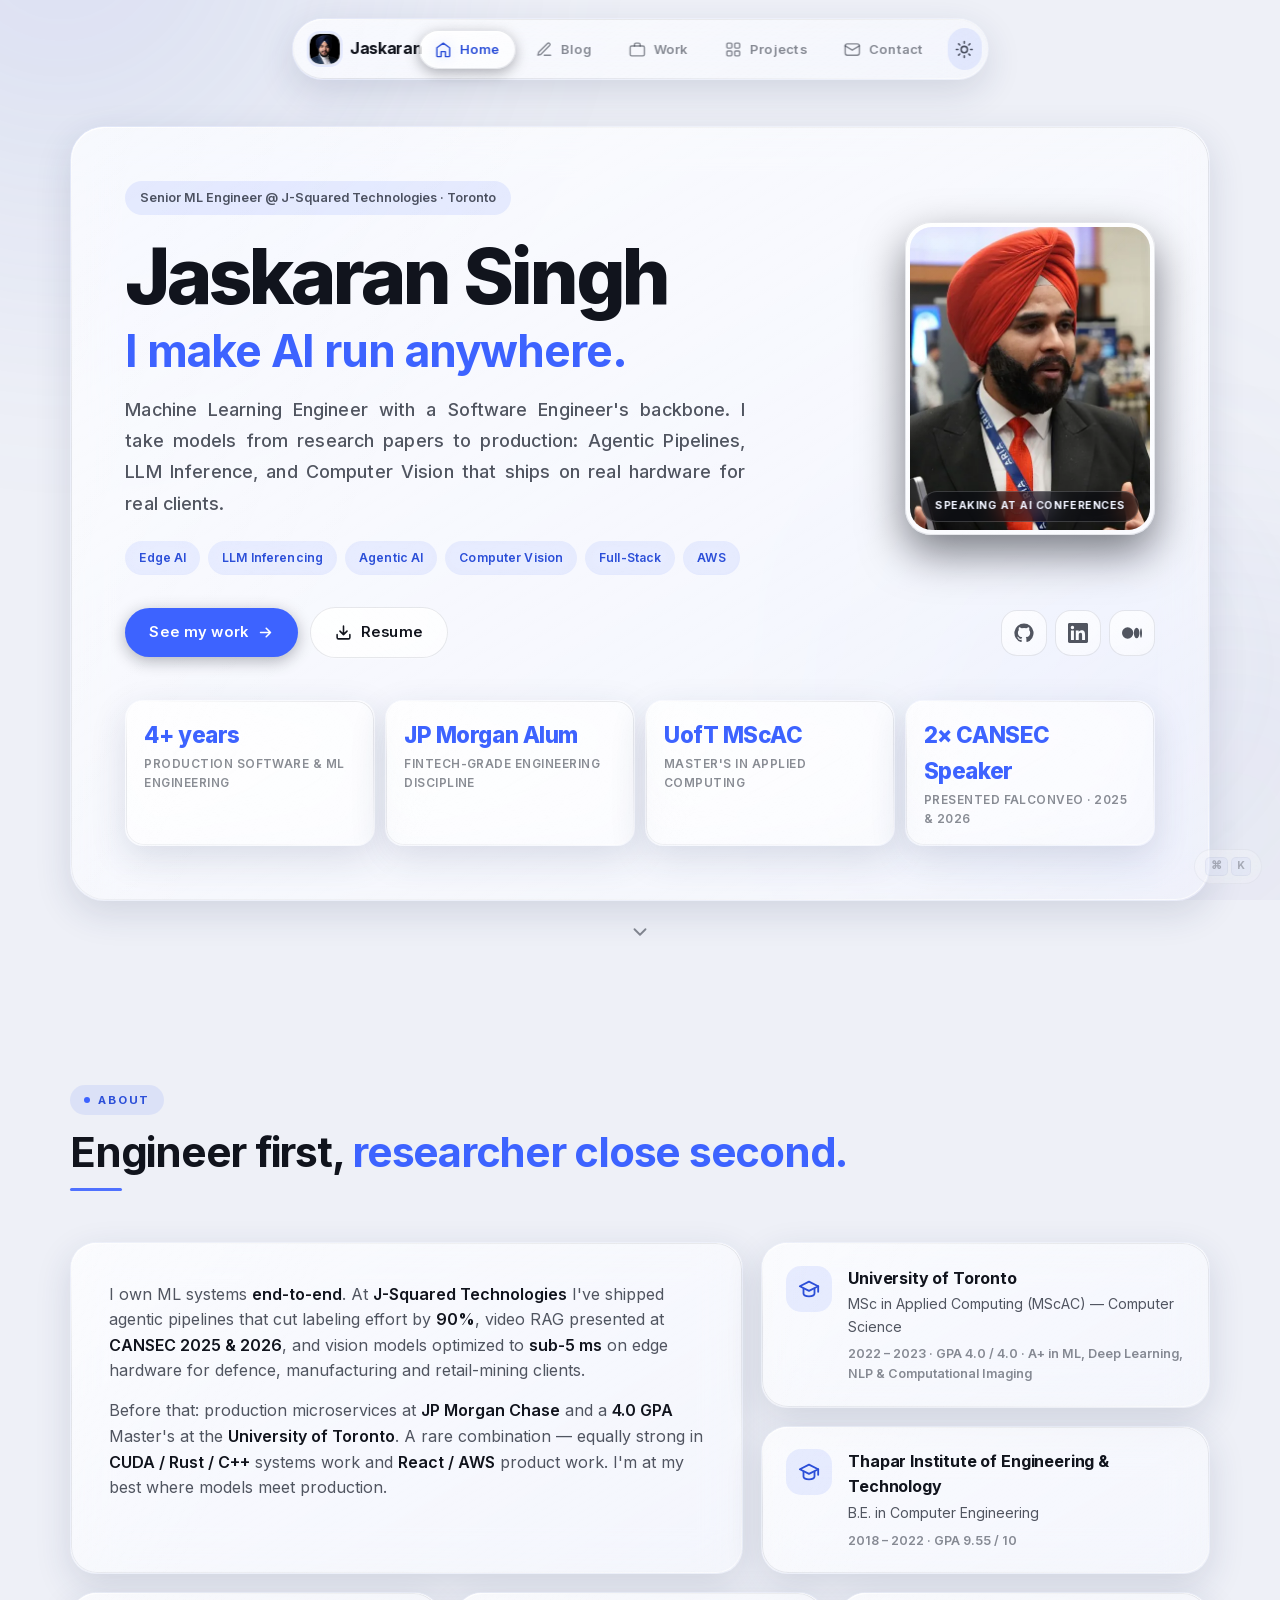
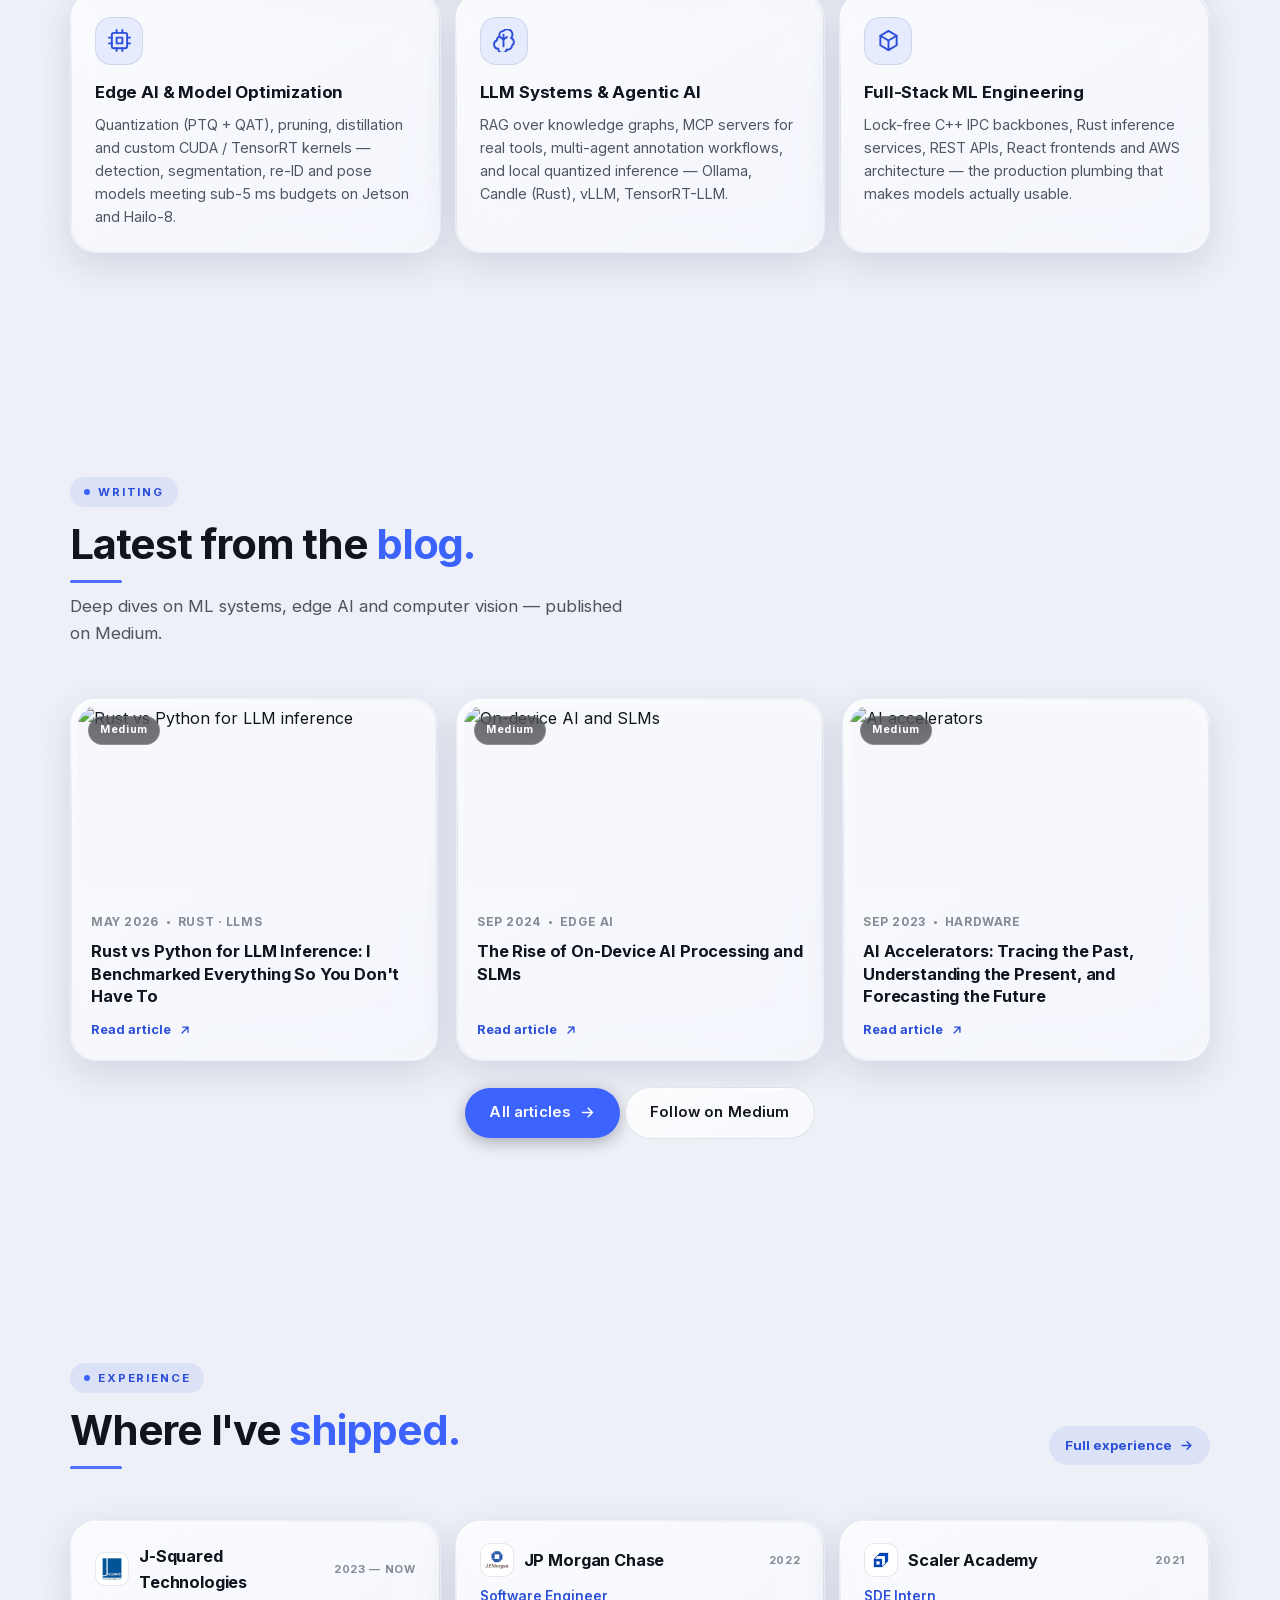
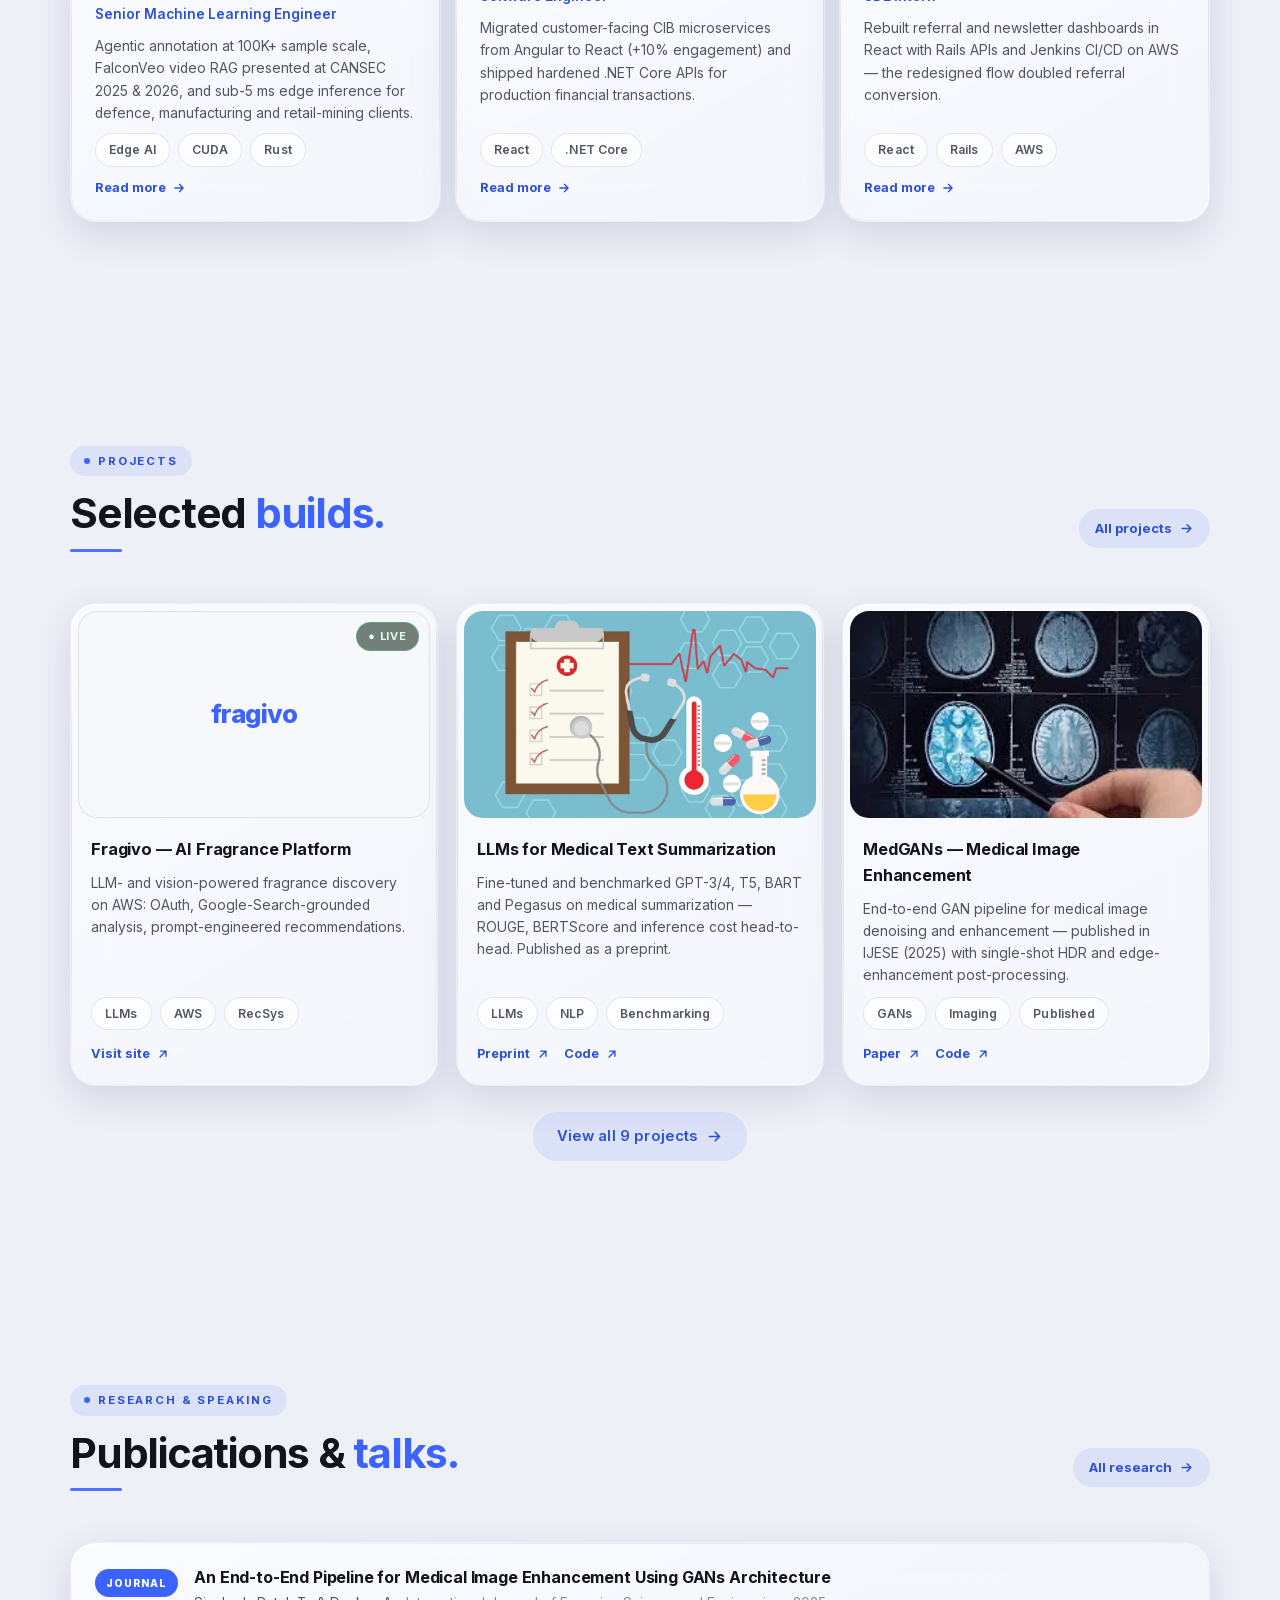
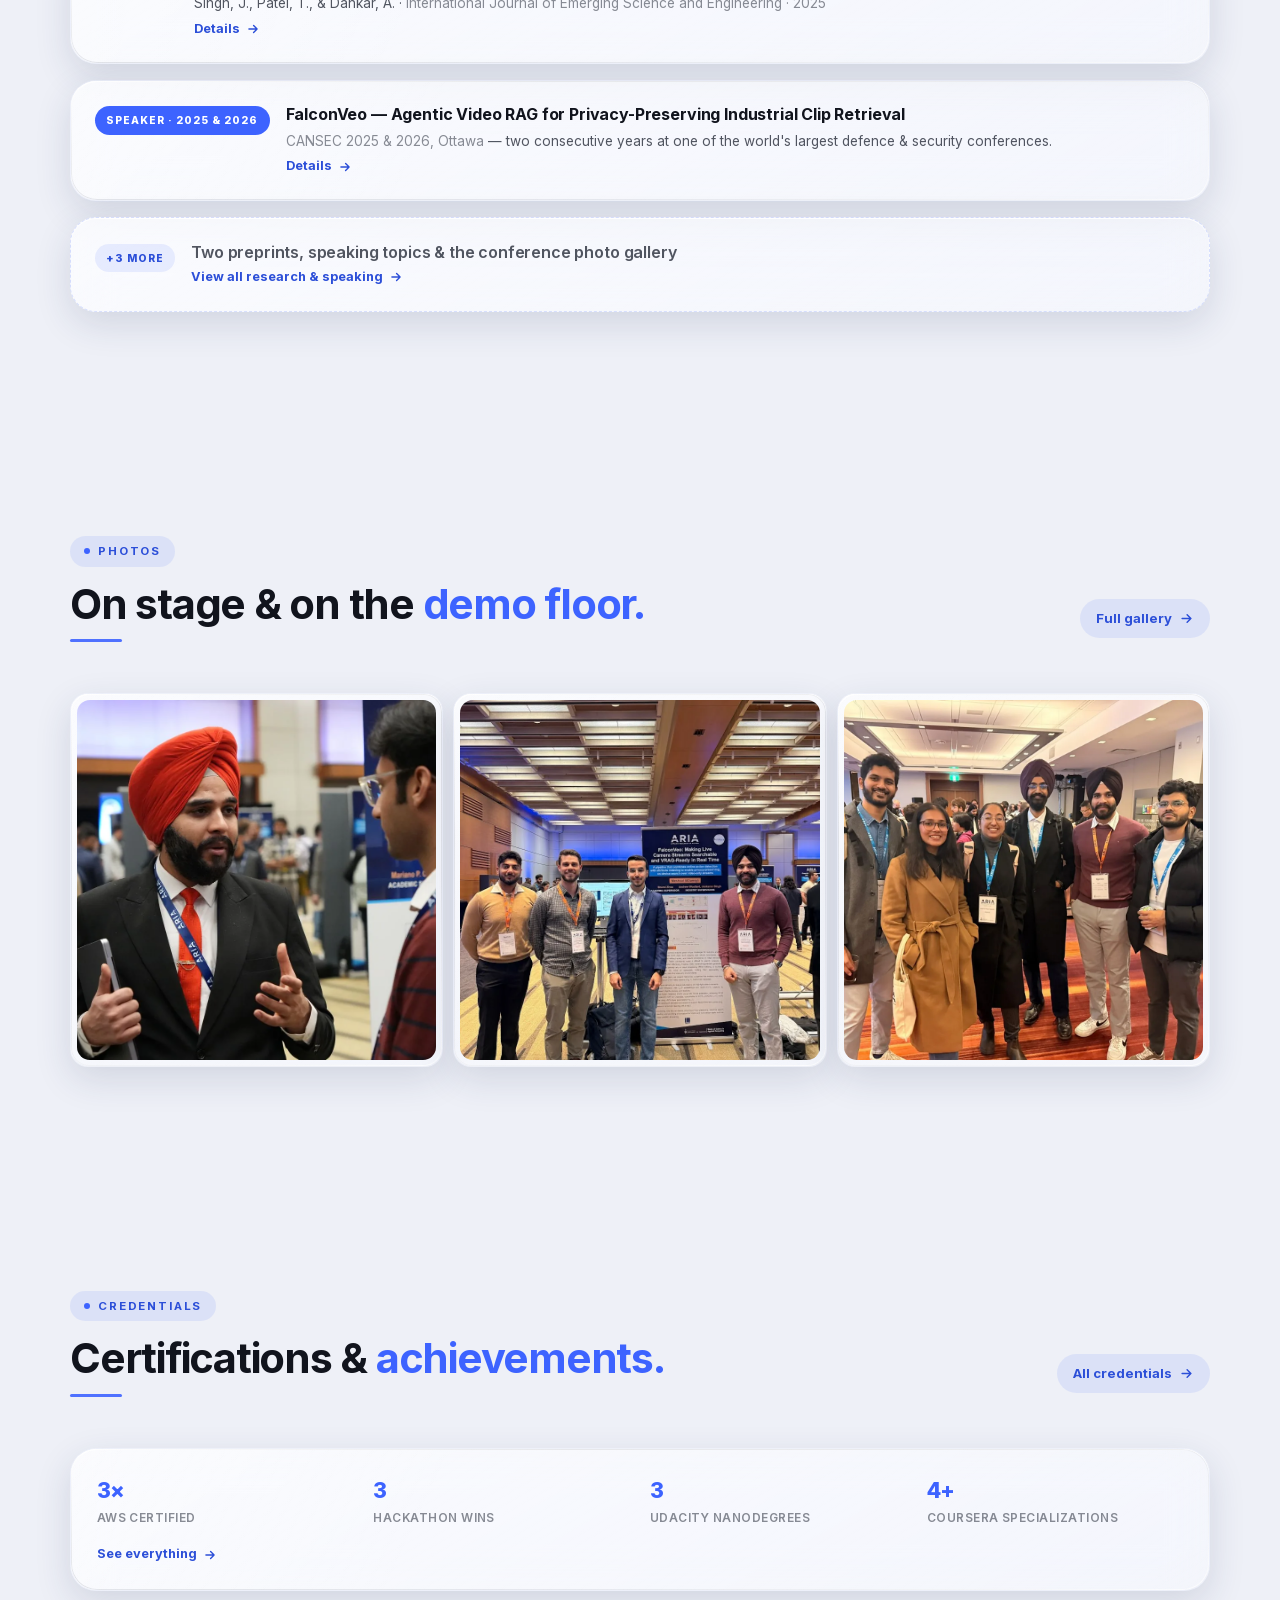
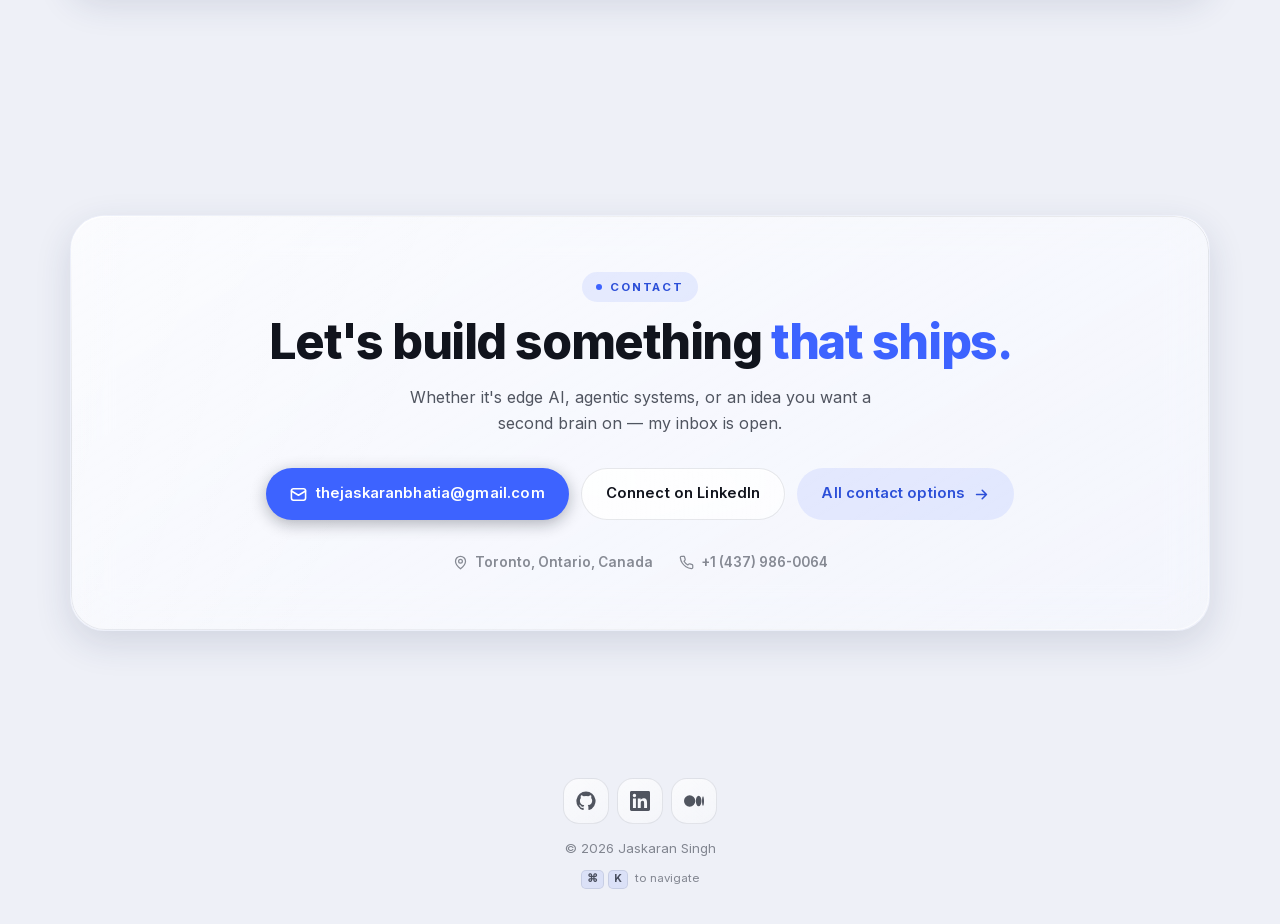
==== commit cf1971f1: "Extra changes" ====
--- a/index.html
+++ b/index.html
@@ -96,7 +96,7 @@
       <svg viewBox="0 0 24 24" fill="none" stroke="currentColor" stroke-width="2" stroke-linecap="round" stroke-linejoin="round"><rect x="3" y="3" width="7" height="7" rx="1.5"/><rect x="14" y="3" width="7" height="7" rx="1.5"/><rect x="3" y="14" width="7" height="7" rx="1.5"/><rect x="14" y="14" width="7" height="7" rx="1.5"/></svg>
       <span>Projects</span>
     </a>
-    <a class="dock-link" href="#contact">
+    <a class="dock-link" href="/contact.html">
       <svg viewBox="0 0 24 24" fill="none" stroke="currentColor" stroke-width="2" stroke-linecap="round" stroke-linejoin="round"><rect x="2" y="4" width="20" height="16" rx="3"/><path d="m22 7-10 6L2 7"/></svg>
       <span>Contact</span>
     </a>
@@ -151,7 +151,7 @@
             </a>
             <a class="btn btn-glass" href="/assets/Jaskaran_Singh_Resume.pdf" download>
               <svg viewBox="0 0 24 24" fill="none" stroke="currentColor" stroke-width="2.2" stroke-linecap="round" stroke-linejoin="round"><path d="M21 15v4a2 2 0 0 1-2 2H5a2 2 0 0 1-2-2v-4m4-5 5 5 5-5m-5 5V3"/></svg>
-              Résumé
+              Resume
             </a>
 
             <div class="hero-social">
@@ -586,6 +586,8 @@
               thejaskaranbhatia@gmail.com
             </a>
             <a class="btn btn-glass" href="https://linkedin.com/in/jaskaran-bhatia" target="_blank" rel="noopener">Connect on LinkedIn</a>
+            <a class="btn btn-tonal" href="/contact.html">All contact options
+              <svg viewBox="0 0 24 24" fill="none" stroke="currentColor" stroke-width="2.2" stroke-linecap="round" stroke-linejoin="round"><path d="M5 12h14m-6-6 6 6-6 6"/></svg></a>
           </div>
 
           <div class="contact-meta">
--- a/assets/css/main.css
+++ b/assets/css/main.css
@@ -1537,6 +1537,90 @@
 .contact-meta span { display: inline-flex; align-items: center; gap: 7px; }
 .contact-meta svg { width: 15px; height: 15px; }
 
+
+/* ---------- Contact page ---------- */
+.method-grid { display: grid; gap: 14px; }
+
+@media (min-width: 700px) { .method-grid { grid-template-columns: repeat(2, 1fr); } }
+
+.method-card {
+  display: flex;
+  gap: 16px;
+  align-items: flex-start;
+  padding: 1.5rem 1.6rem;
+  transition: transform var(--t-med) var(--ease), box-shadow var(--t-med) var(--ease);
+}
+
+.method-card:hover {
+  transform: translateY(-6px);
+  box-shadow: 0 20px 46px rgba(2, 4, 12, 0.55), inset 0 1px 0 var(--glass-highlight);
+}
+
+.method-card .m-ico {
+  flex: none;
+  width: 46px;
+  height: 46px;
+  display: grid;
+  place-items: center;
+  border-radius: 15px;
+  background: var(--tonal);
+  color: var(--tonal-ink);
+}
+
+.method-card .m-ico svg { width: 21px; height: 21px; }
+
+.method-card h3 { font-size: 1.02rem; font-weight: 700; letter-spacing: -0.01em; }
+.method-card p { color: var(--ink-2); font-size: 0.88rem; margin-top: 4px; }
+.method-card .peek-more { margin-top: 10px; }
+
+.contact-extra {
+  margin-top: 18px;
+  padding: 1.6rem 1.7rem;
+  display: flex;
+  flex-wrap: wrap;
+  align-items: center;
+  gap: 18px 28px;
+}
+
+.ce-row {
+  display: flex;
+  flex-wrap: wrap;
+  gap: 10px 24px;
+}
+
+.ce-item {
+  display: inline-flex;
+  align-items: center;
+  gap: 8px;
+  color: var(--ink-2);
+  font-size: 0.88rem;
+  font-weight: 600;
+}
+
+.ce-item svg { width: 16px; height: 16px; color: var(--tonal-ink); }
+
+.ce-open {
+  display: flex;
+  align-items: center;
+  gap: 12px;
+  flex-wrap: wrap;
+}
+
+.ce-label {
+  font-size: 0.7rem;
+  font-weight: 700;
+  letter-spacing: 0.1em;
+  text-transform: uppercase;
+  color: var(--ink-3);
+}
+
+.contact-extra .btn { margin-left: auto; }
+
+@media (max-width: 699px) {
+  .contact-extra { flex-direction: column; align-items: flex-start; }
+  .contact-extra .btn { margin-left: 0; }
+}
+
 /* ---------- Footer ---------- */
 footer {
   padding: 2.2rem 0 calc(var(--dock-h) + 34px);
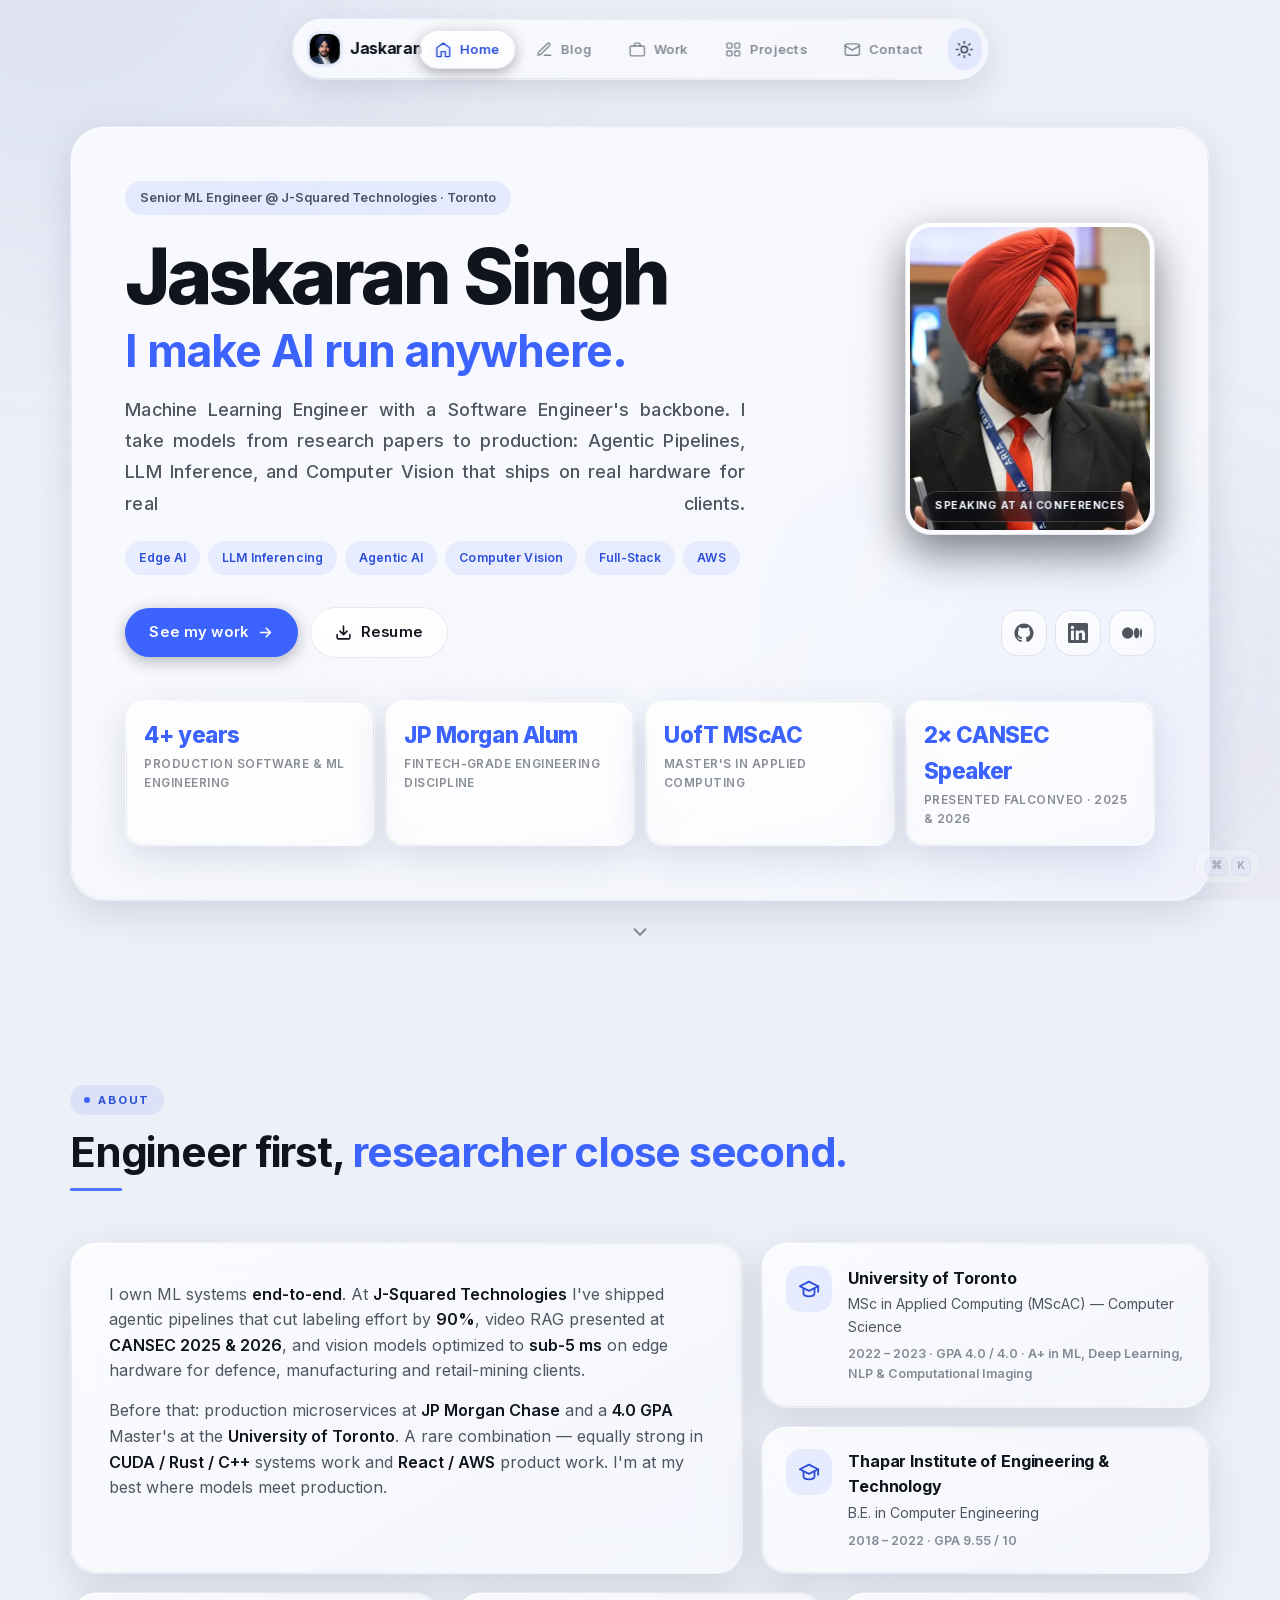
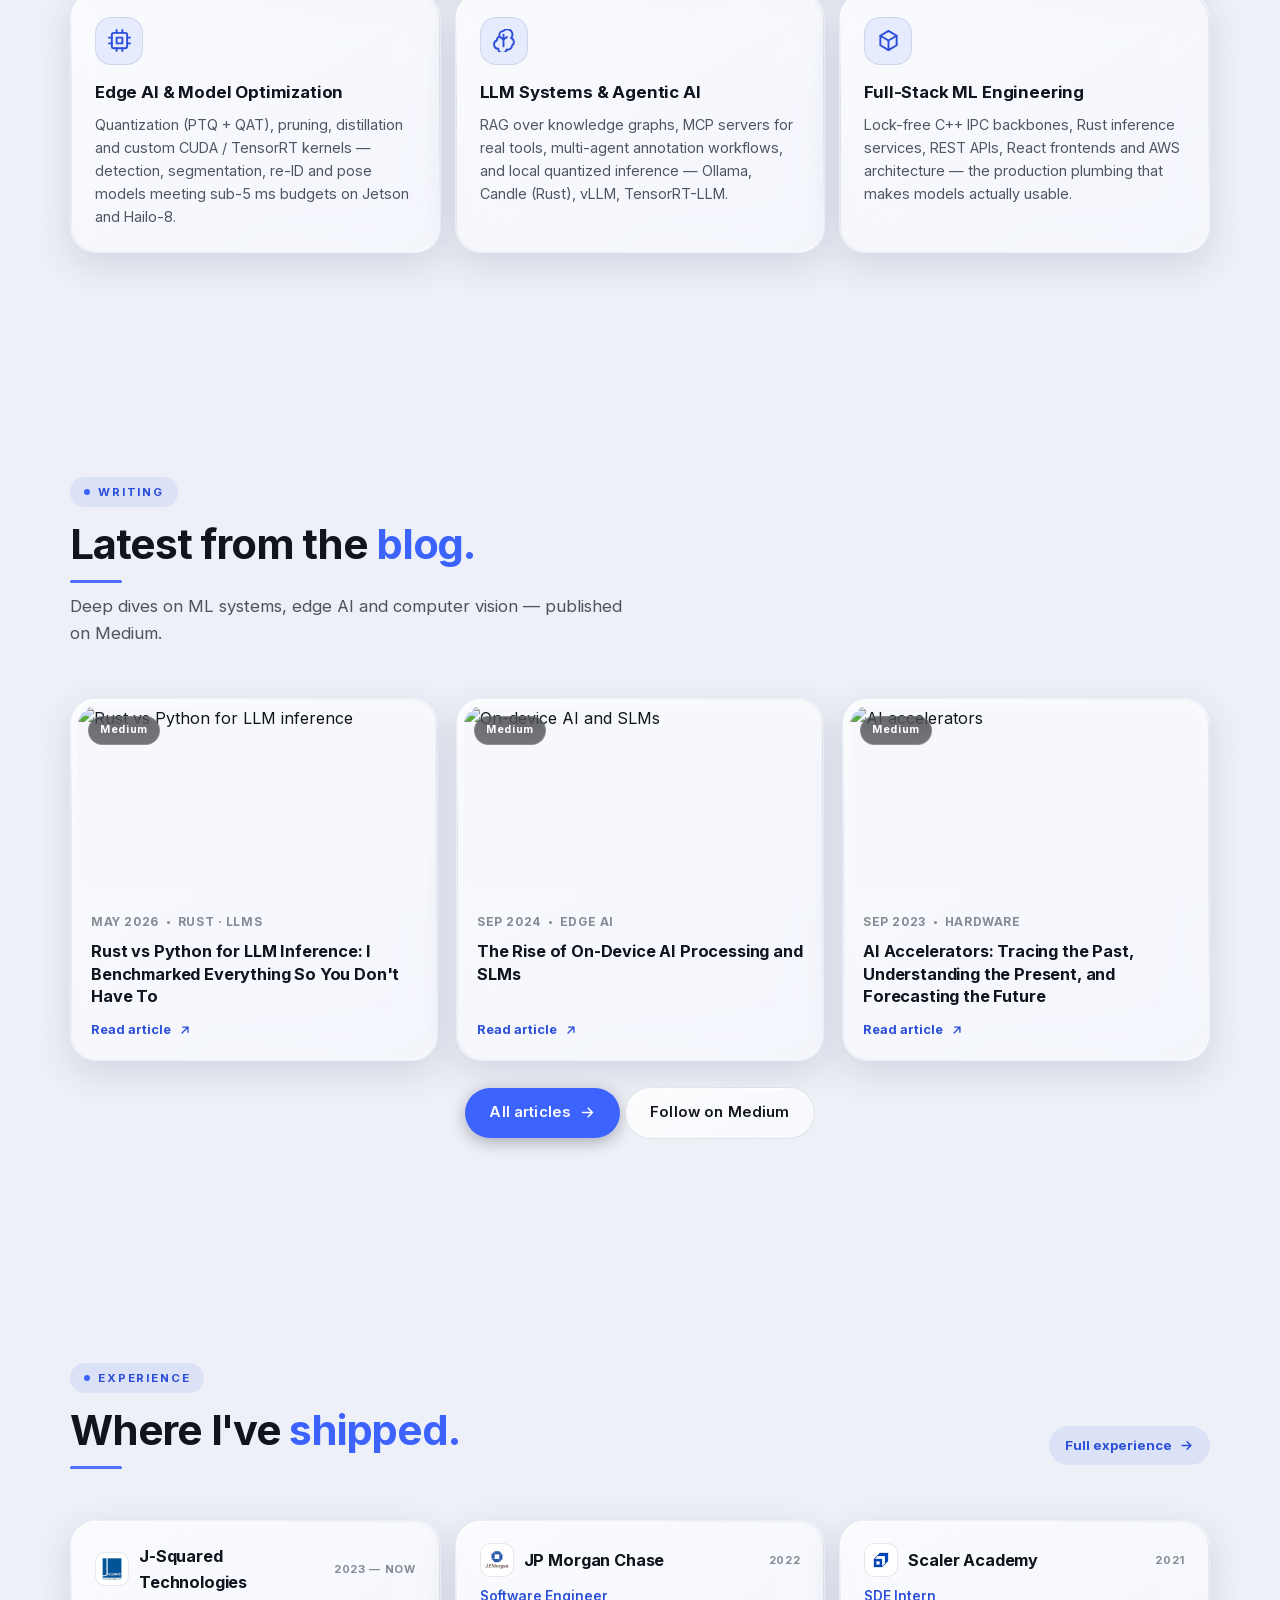
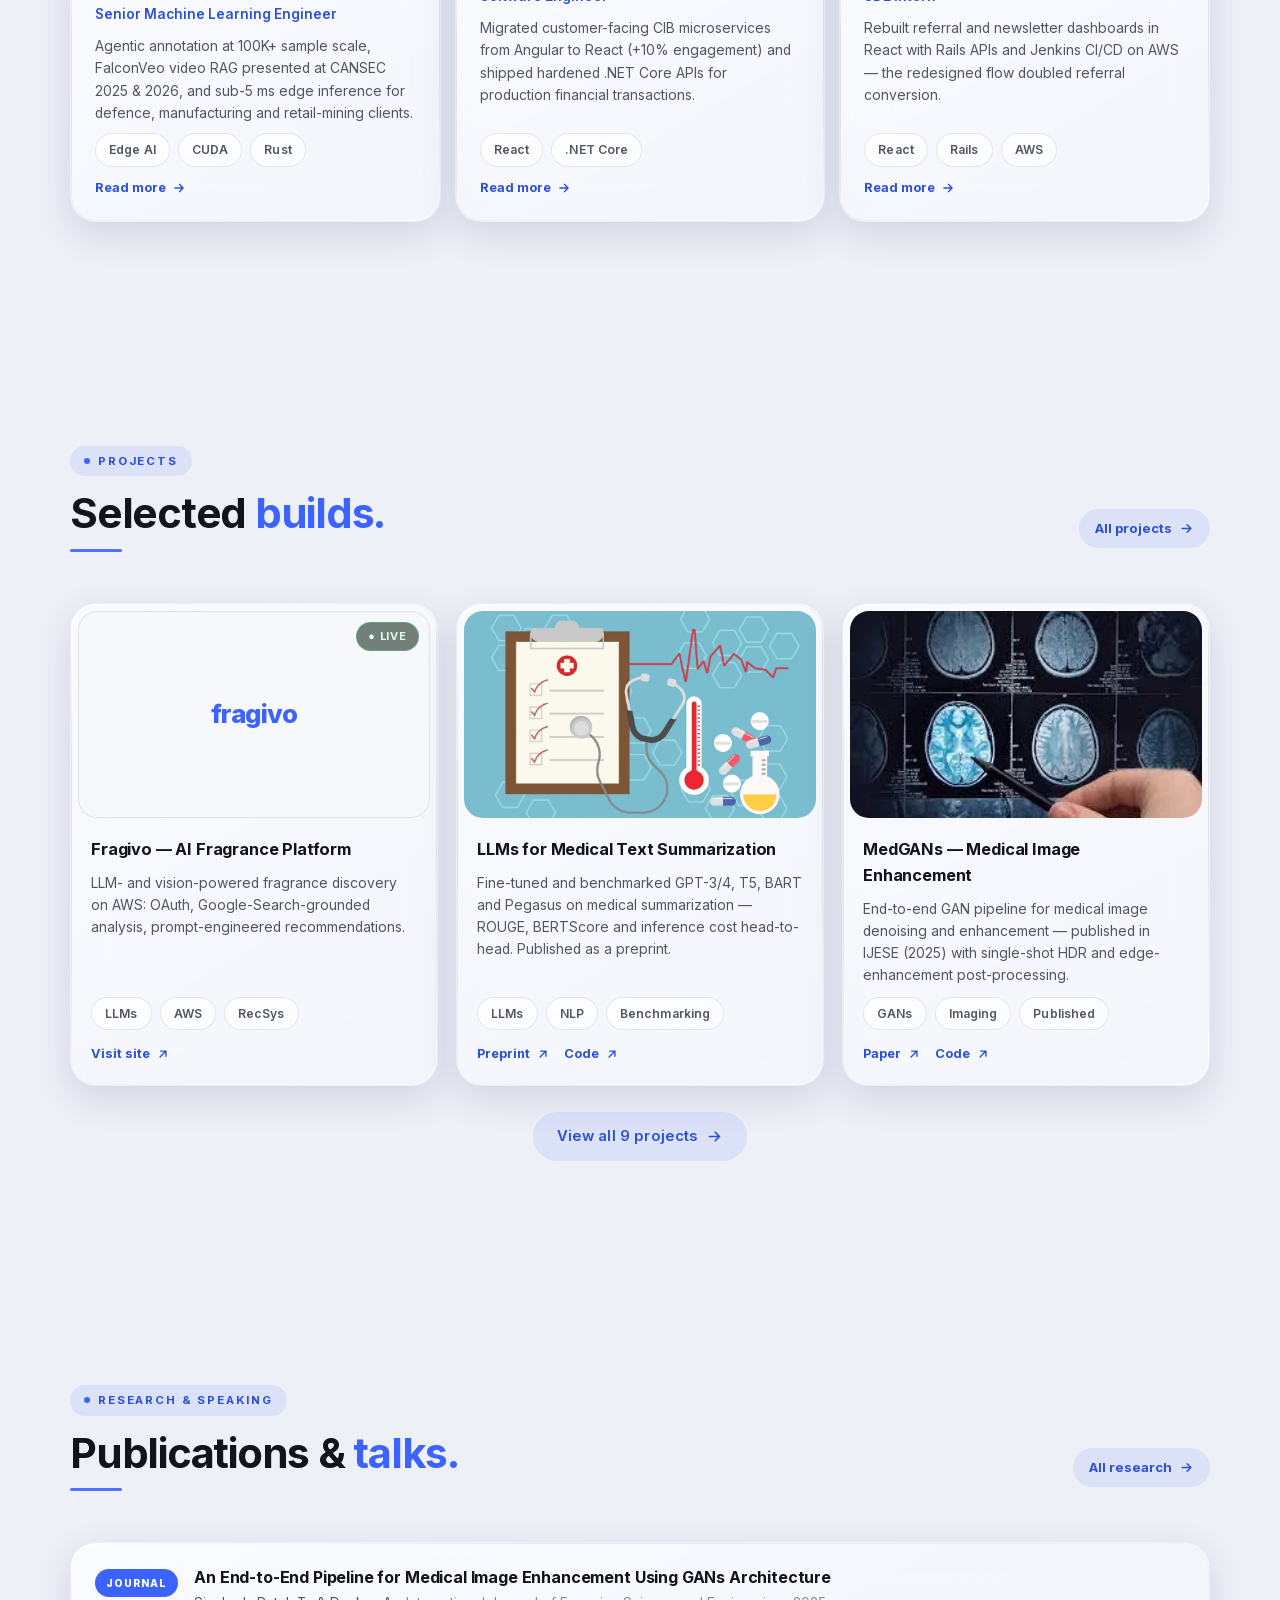
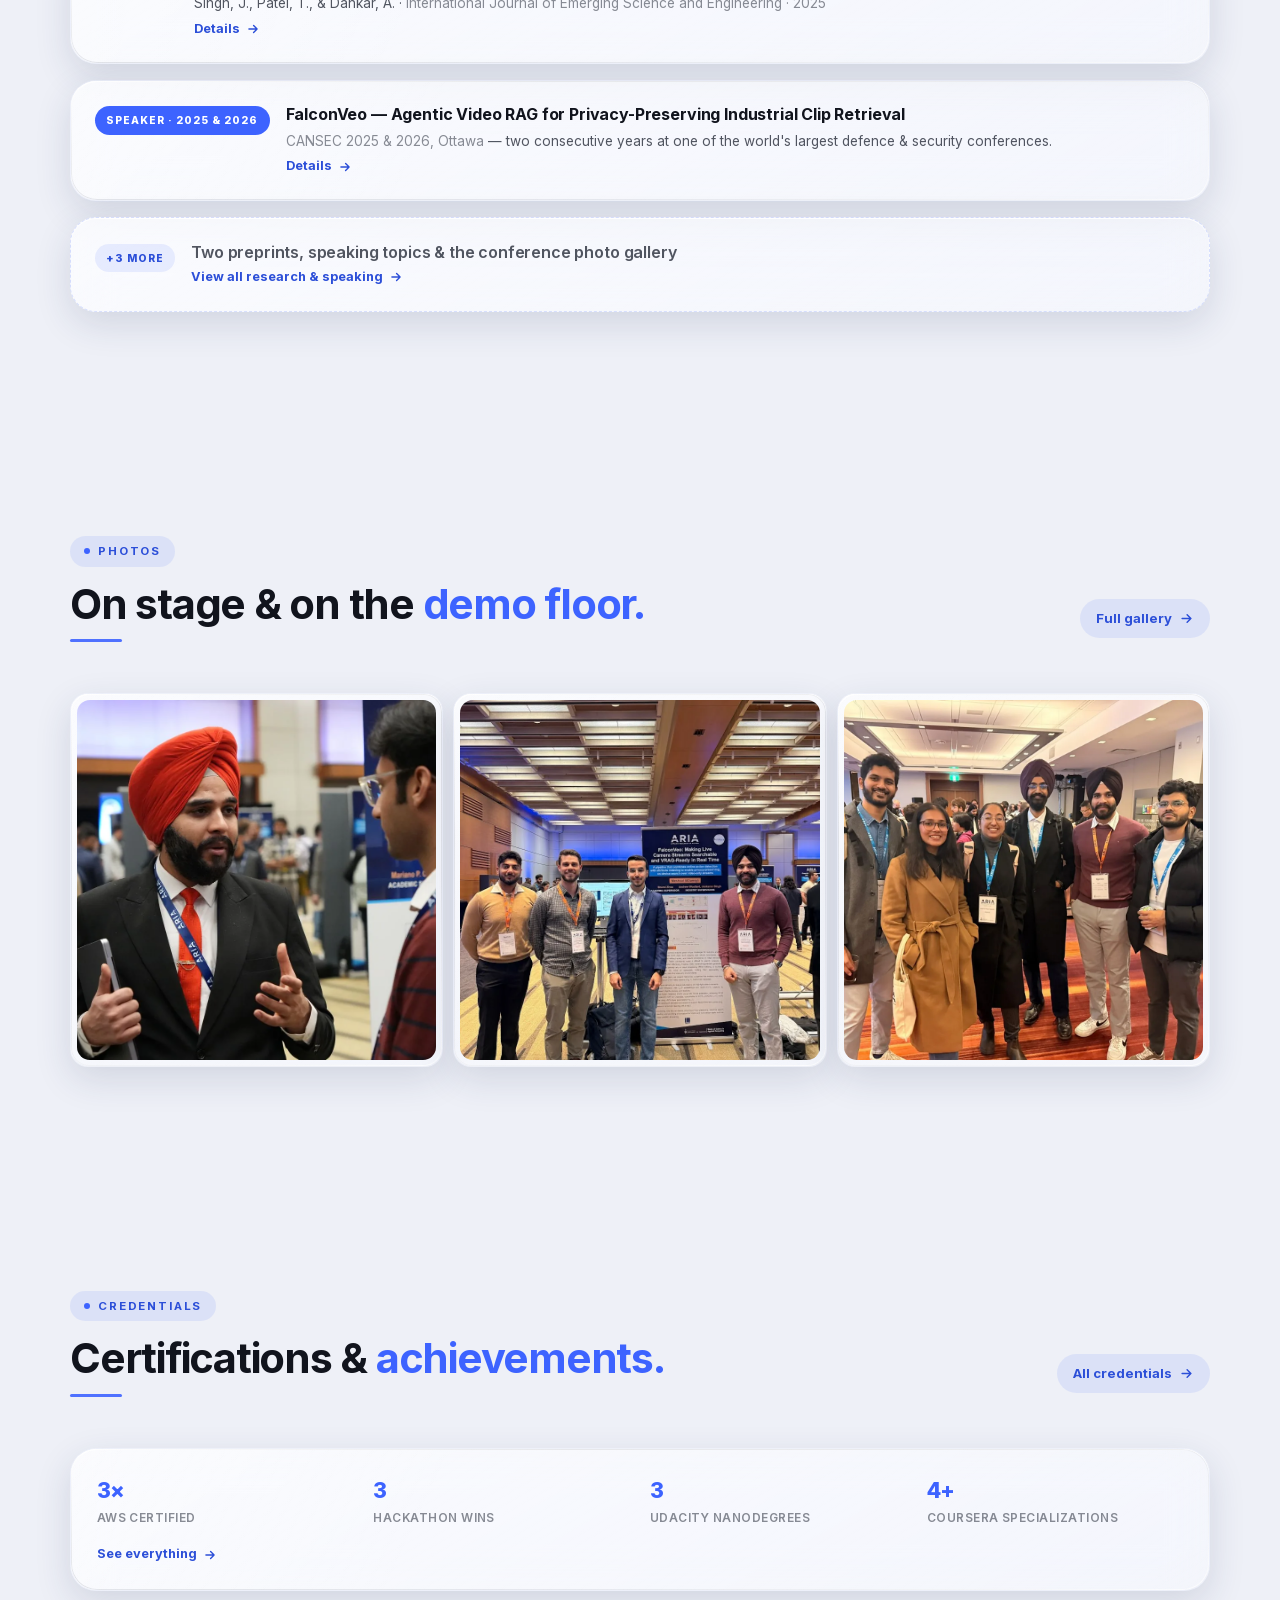
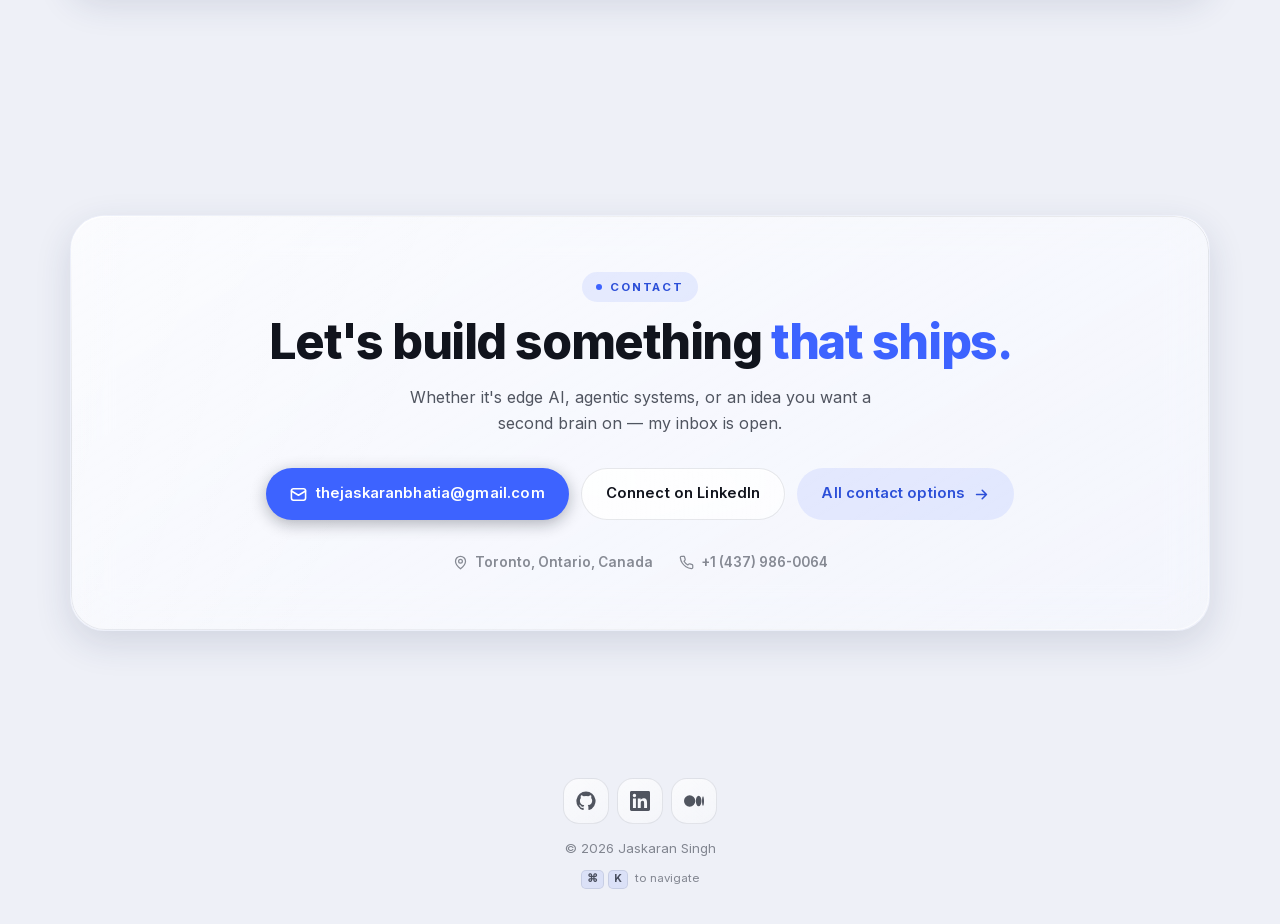
==== commit 92ec1ed7: "fixes" ====
--- a/index.html
+++ b/index.html
@@ -120,9 +120,11 @@
               <h1>Jaskaran Singh <span class="grad-text">I make AI run anywhere.</span></h1>
 
               <p class="tagline">
-                Machine Learning Engineer with a Software Engineer's backbone. I take models from
+                <span class="tagline-full">Machine Learning Engineer with a Software Engineer's backbone. I take models from
                 research papers to production: Agentic Pipelines, LLM Inference, and Computer Vision
-                that ships on real hardware for real clients.
+                that ships on real hardware for real clients.</span>
+                <span class="tagline-short">ML Engineer with a Software Engineer's backbone —
+                research papers to production.</span>
               </p>
 
               <div class="hero-domains">
@@ -145,7 +147,7 @@
           </div>
 
           <div class="hero-cta">
-            <a class="btn btn-filled" href="#projects">
+            <a class="btn btn-filled" href="/experience.html">
               See my work
               <svg viewBox="0 0 24 24" fill="none" stroke="currentColor" stroke-width="2.2" stroke-linecap="round" stroke-linejoin="round"><path d="M5 12h14m-6-6 6 6-6 6"/></svg>
             </a>
--- a/assets/css/main.css
+++ b/assets/css/main.css
@@ -650,6 +650,9 @@
   .hero-domains, .hero-eyebrow { justify-content: center; }
   .hero-cta { justify-content: center; }
 
+  /* the social icons join the centered CTA group instead of pinning right */
+  .hero-social { margin-left: 0; width: 100%; justify-content: center; }
+
   /* mobile: the conference photo becomes a quiet glass pill under the copy,
      not a hero-dominating frame */
   .hero-layout { flex-direction: column; gap: 1.2rem; }
@@ -2184,6 +2187,87 @@
   }
 }
 
+
+/* ============================================================
+   Mobile app-mode for the home page (< 760px)
+   Desktop and sub-pages are untouched — home only (body without .subbg).
+   ============================================================ */
+.tagline-short { display: none; }
+
+@media (max-width: 759px) {
+  /* shorter copy: one-line tagline, no section subtitles on home */
+  .tagline-full { display: none; }
+  .tagline-short { display: inline; }
+  body:not(.subbg) .section-sub { display: none; }
+
+  /* Writing + Projects become horizontal snap shelves — swipe like an app */
+  body:not(.subbg) .blog-grid,
+  body:not(.subbg) .proj-grid {
+    display: grid;
+    grid-auto-flow: column;
+    grid-auto-columns: 80%;
+    gap: 12px;
+    overflow-x: auto;
+    margin-inline: calc(-1 * var(--gutter));
+    padding-inline: var(--gutter);
+    padding-bottom: 8px;
+    scroll-snap-type: x mandatory;
+    scroll-padding-inline: var(--gutter);
+    -webkit-overflow-scrolling: touch;
+    scrollbar-width: none;
+  }
+
+  body:not(.subbg) .blog-grid::-webkit-scrollbar,
+  body:not(.subbg) .proj-grid::-webkit-scrollbar { display: none; }
+
+  body:not(.subbg) .blog-grid > *,
+  body:not(.subbg) .proj-grid > * { scroll-snap-align: center; }
+
+  /* project shelf cards: image + title + links, no paragraph */
+  body:not(.subbg) .proj-body p { display: none; }
+
+  /* Experience peeks collapse into a tappable app list */
+  body:not(.subbg) #experience .peek-grid { gap: 10px; }
+
+  body:not(.subbg) #experience .peek-card {
+    padding: 0.95rem 1.1rem;
+    gap: 3px;
+  }
+
+  body:not(.subbg) #experience .peek-card .sum,
+  body:not(.subbg) #experience .peek-card .chip-row,
+  body:not(.subbg) #experience .peek-card .peek-more { display: none; }
+
+  body:not(.subbg) #experience .peek-top h3 { font-size: 0.95rem; }
+
+  body:not(.subbg) #experience .peek-card .role {
+    padding-left: 44px; /* aligns under the title, clear of the logo */
+    font-size: 0.8rem;
+  }
+
+  /* Publications: badge + title + arrow, no venue line */
+  body:not(.subbg) #publications .pub-card .venue { display: none; }
+  body:not(.subbg) #publications .pub-card { padding: 1.1rem 1.2rem; gap: 10px; }
+  body:not(.subbg) #publications .pub-card h3 { font-size: 0.92rem; }
+  body:not(.subbg) #publications .peek-more { margin-top: 6px; }
+
+  /* Contact: headline + actions, no paragraph */
+  body:not(.subbg) .contact-card > p { display: none; }
+  body:not(.subbg) .contact-cta { margin-top: 1.3rem; }
+
+  /* app-like press feedback on every tappable card */
+  .peek-card:active,
+  .post-card:active,
+  .proj-card:active,
+  .pub-card:active,
+  .method-card:active,
+  .ach-mini-card:active,
+  .gallery-item:active {
+    transform: scale(0.975);
+    transition: transform 120ms var(--ease);
+  }
+}
+
 /* ---------- Reveal animations ---------- */
 .reveal {
   opacity: 0;
